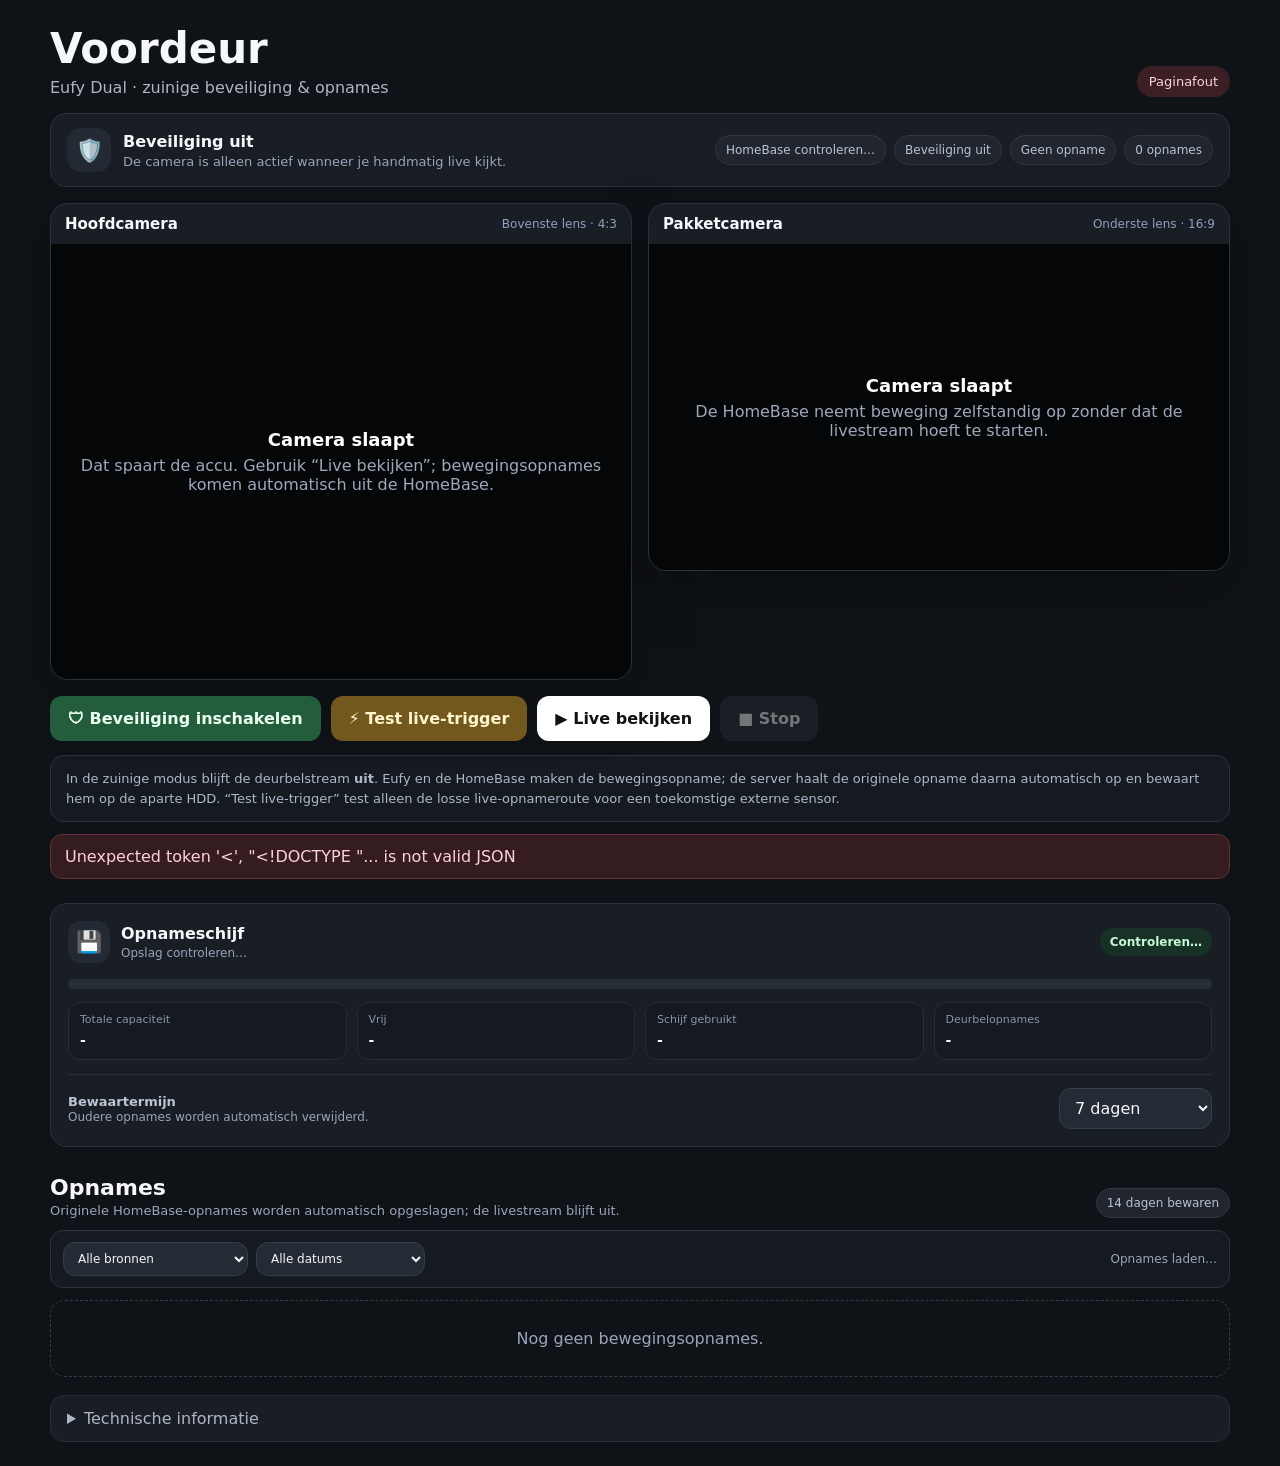
==== public/security.html @ 018c7c73 "Add recording filters and download actions" ====
<!doctype html>
<html lang="nl">
<head>
  <meta charset="utf-8">
  <meta name="viewport" content="width=device-width, initial-scale=1">
  <title>Voordeur beveiliging</title>
  <style>
    :root { color-scheme:dark; --bg:#0f1217; --card:#191d24; --line:#2b313d; --muted:#9aa6ba; --good:#56d38a; --warn:#f6c453; --danger:#ff7587; }
    * { box-sizing:border-box; }
    body { margin:0; min-height:100vh; background:var(--bg); color:#f5f7fb; font-family:Inter,ui-sans-serif,system-ui,-apple-system,BlinkMacSystemFont,"Segoe UI",sans-serif; padding:24px; }
    .app { width:min(100%,1180px); margin:0 auto; }
    .topbar { display:flex; align-items:end; justify-content:space-between; gap:16px; margin-bottom:16px; }
    h1 { margin:0; font-size:clamp(28px,5vw,42px); }
    h2 { margin:0; font-size:22px; }
    .sub { margin-top:5px; color:#aeb6c5; }
    .badge { padding:8px 12px; border-radius:999px; background:#242933; color:#c6cedd; font-size:13px; white-space:nowrap; }
    .badge.good { color:#c7f9d8; background:#183126; }
    .badge.warn { color:#ffe6a2; background:#372d17; }
    .badge.danger { color:#ffd2d8; background:#3b1f24; }
    .security-card { margin-bottom:16px; padding:14px 16px; border:1px solid var(--line); background:var(--card); border-radius:16px; display:flex; align-items:center; justify-content:space-between; gap:14px; flex-wrap:wrap; }
    .security-main { display:flex; gap:12px; align-items:center; }
    .shield { width:44px; height:44px; border-radius:14px; display:grid; place-items:center; background:#242a34; font-size:22px; }
    .security-title { font-weight:750; }
    .security-sub { color:var(--muted); font-size:13px; margin-top:3px; max-width:680px; }
    .security-stats { display:flex; gap:8px; flex-wrap:wrap; }
    .pill { border:1px solid #303846; background:#20252e; border-radius:999px; padding:7px 10px; color:#b9c3d4; font-size:12px; }
    .pill.trigger { color:#111; background:#f6c453; border-color:#f6c453; }
    .pill.recording { color:#fff; background:#9e2635; border-color:#b63243; }
    .pill.good { color:#c7f9d8; background:#183126; border-color:#28533d; }
    .pill.warn { color:#ffe6a2; background:#372d17; border-color:#665221; }
    .pill.danger { color:#ffd2d8; background:#3b1f24; border-color:#68333c; }
    .camera-grid { display:grid; grid-template-columns:repeat(2,minmax(0,1fr)); gap:16px; align-items:start; }
    .camera-card { background:var(--card); border:1px solid var(--line); border-radius:18px; overflow:hidden; box-shadow:0 18px 60px rgba(0,0,0,.25); }
    .camera-head { display:flex; align-items:center; justify-content:space-between; gap:10px; padding:11px 14px; font-size:14px; }
    .camera-head strong { font-size:15px; }
    .camera-head span { color:#91a1bd; font-size:12px; }
    .camera-view { position:relative; overflow:hidden; background:#050607; }
    .camera-view.top { aspect-ratio:4 / 3; }
    .camera-view.bottom { aspect-ratio:16 / 9; }
    .crop-source { position:absolute; left:0; width:100%; object-fit:fill; display:none; background:#000; }
    .camera-view.top .crop-source { top:0; height:191.666667%; }
    .camera-view.bottom .crop-source { top:-155.555556%; height:255.555556%; }
    .placeholder { position:absolute; inset:0; display:grid; place-items:center; text-align:center; padding:24px; color:#9ea8ba; }
    .placeholder strong { display:block; color:#fff; font-size:18px; margin-bottom:6px; }
    .controls { display:flex; gap:10px; margin-top:16px; flex-wrap:wrap; }
    button,select { border:0; border-radius:12px; font:inherit; }
    button { padding:13px 18px; font-weight:750; cursor:pointer; }
    button:disabled { opacity:.42; cursor:not-allowed; }
    select { padding:9px 34px 9px 11px; background:#252b34; color:#f4f6fa; border:1px solid #353e4b; }
    #start { background:#fff; color:#101216; }
    #stop { background:#2b3039; color:#fff; }
    #security { background:#235d3b; color:#eafff1; }
    #security.off { background:#762d38; color:#fff; }
    #testTrigger { background:#72581d; color:#fff4cd; }
    .error { display:none; margin-top:12px; padding:12px 14px; border-radius:12px; background:#341c20; color:#ffd1d7; border:1px solid #63323a; white-space:pre-wrap; }
    .info { margin-top:14px; border:1px solid #2a3340; border-radius:14px; background:#151a21; padding:13px 15px; color:#aeb8c8; font-size:13px; line-height:1.5; }
    code { background:#222833; border-radius:6px; padding:2px 5px; color:#e5ebf5; }
    .storage-card { margin-top:24px; padding:17px; border:1px solid var(--line); background:var(--card); border-radius:17px; }
    .storage-top { display:flex; align-items:center; justify-content:space-between; gap:14px; flex-wrap:wrap; }
    .storage-name { display:flex; gap:11px; align-items:center; }
    .disk-icon { width:42px; height:42px; border-radius:13px; display:grid; place-items:center; background:#242a34; font-size:21px; }
    .storage-title { font-weight:750; }
    .storage-sub { color:var(--muted); font-size:12px; margin-top:3px; }
    .storage-status { font-size:12px; font-weight:700; padding:7px 10px; border-radius:999px; background:#173127; color:#c7f9d8; }
    .storage-status.warn { background:#3b2024; color:#ffd2d8; }
    .storage-bar { margin-top:16px; height:10px; border-radius:999px; overflow:hidden; background:#282f39; }
    .storage-bar > div { height:100%; width:0; background:#6f8fbf; transition:width .25s ease; }
    .storage-grid { margin-top:13px; display:grid; grid-template-columns:repeat(4,minmax(0,1fr)); gap:10px; }
    .storage-stat { padding:10px 11px; border-radius:12px; background:#151920; border:1px solid #262d37; }
    .storage-stat span { display:block; color:#8996aa; font-size:11px; margin-bottom:4px; }
    .storage-stat b { font-size:14px; }
    .retention-row { margin-top:14px; display:flex; justify-content:space-between; align-items:center; gap:12px; flex-wrap:wrap; border-top:1px solid #292f39; padding-top:13px; }
    .retention-row label { font-size:13px; color:#bdc6d4; }
    .section-head { display:flex; align-items:end; justify-content:space-between; gap:12px; margin:28px 0 12px; }
    .section-head p { margin:3px 0 0; color:var(--muted); font-size:13px; }
    .recording-toolbar { display:flex; align-items:center; justify-content:space-between; gap:10px; flex-wrap:wrap; margin:0 0 12px; padding:11px 12px; border:1px solid var(--line); background:#151a21; border-radius:13px; }
    .recording-filters { display:flex; gap:8px; flex-wrap:wrap; }
    .recording-toolbar select { padding:8px 32px 8px 10px; font-size:12px; }
    .recording-count { color:var(--muted); font-size:12px; }
    .recordings { display:grid; grid-template-columns:repeat(auto-fill,minmax(260px,1fr)); gap:14px; }
    .recording-card { background:var(--card); border:1px solid var(--line); border-radius:15px; overflow:hidden; }
    .recording-card video { width:100%; aspect-ratio:16/10; display:block; background:#050607; object-fit:contain; }
    .recording-meta { padding:11px 12px 12px; display:flex; align-items:center; justify-content:space-between; gap:10px; }
    .recording-time { font-weight:650; font-size:13px; }
    .recording-size { color:var(--muted); font-size:12px; margin-top:5px; display:flex; align-items:center; gap:6px; flex-wrap:wrap; }
    .recording-source { display:inline-flex; align-items:center; border-radius:999px; padding:3px 7px; font-size:10px; font-weight:750; border:1px solid #3b4657; background:#222a35; color:#c8d3e4; }
    .recording-source.homebase { background:#183126; border-color:#28533d; color:#c7f9d8; }
    .recording-source.live-test { background:#372d17; border-color:#665221; color:#ffe6a2; }
    .recording-source.legacy-live { background:#2c2635; border-color:#4d4260; color:#d8ccef; }
    .recording-actions { display:flex; gap:6px; align-items:center; flex-wrap:wrap; justify-content:flex-end; }
    .recording-action { display:inline-flex; align-items:center; justify-content:center; text-decoration:none; border-radius:10px; padding:8px 9px; background:#232a34; color:#dce3ee; font-size:12px; font-weight:700; border:1px solid #313a47; }
    .recording-action:hover { background:#2b3441; }
    .delete { padding:8px 9px; background:#2a2f38; color:#dce3ee; font-size:12px; border:1px solid #353c47; }
    .empty { border:1px dashed #343c49; border-radius:15px; padding:28px; color:var(--muted); text-align:center; grid-column:1/-1; }
    details { margin-top:18px; border:1px solid #282e38; border-radius:14px; background:var(--card); overflow:hidden; }
    summary { cursor:pointer; padding:13px 16px; color:#aeb6c5; user-select:none; }
    .details { padding:0 16px 15px; display:grid; grid-template-columns:repeat(auto-fit,minmax(145px,1fr)); gap:12px; font-size:13px; }
    .kv span { display:block; color:#8893a6; margin-bottom:3px; }
    .kv b { font-weight:600; word-break:break-word; }
    @media (max-width:760px) { body { padding:12px; } .topbar { align-items:start; flex-direction:column; } .camera-grid { grid-template-columns:1fr; } .security-card { align-items:flex-start; } .storage-grid { grid-template-columns:repeat(2,minmax(0,1fr)); } .recording-toolbar { align-items:stretch; } .recording-filters { width:100%; } .recording-filters select { flex:1; min-width:135px; } }
  </style>
</head>
<body>
<main class="app">
  <div class="topbar"><div><h1>Voordeur</h1><div class="sub">Eufy Dual · zuinige beveiliging & opnames</div></div><div id="badge" class="badge">Verbinden…</div></div>

  <section class="security-card">
    <div class="security-main"><div class="shield">🛡️</div><div><div id="securityTitle" class="security-title">Beveiliging uit</div><div id="securitySub" class="security-sub">De camera is alleen actief wanneer je handmatig live kijkt.</div></div></div>
    <div class="security-stats"><span id="homebasePill" class="pill">HomeBase controleren…</span><span id="triggerPill" class="pill">Beveiliging uit</span><span id="recordingPill" class="pill">Geen opname</span><span id="storagePill" class="pill">0 opnames</span></div>
  </section>

  <section class="camera-grid">
    <article class="camera-card"><div class="camera-head"><strong>Hoofdcamera</strong><span>Bovenste lens · 4:3</span></div><div class="camera-view top"><img id="topStream" class="crop-source" alt="Livebeeld hoofdcamera"><div class="placeholder dual-placeholder"><div><strong>Camera slaapt</strong>Dat spaart de accu. Gebruik “Live bekijken”; bewegingsopnames komen automatisch uit de HomeBase.</div></div></div></article>
    <article class="camera-card"><div class="camera-head"><strong>Pakketcamera</strong><span>Onderste lens · 16:9</span></div><div class="camera-view bottom"><img id="bottomStream" class="crop-source" alt="Livebeeld pakketcamera"><div class="placeholder dual-placeholder"><div><strong>Camera slaapt</strong>De HomeBase neemt beweging zelfstandig op zonder dat de livestream hoeft te starten.</div></div></div></article>
  </section>

  <div class="controls"><button id="security">🛡 Beveiliging inschakelen</button><button id="testTrigger">⚡ Test live-trigger</button><button id="start">▶ Live bekijken</button><button id="stop" disabled>■ Stop</button></div>
  <div class="info">In de zuinige modus blijft de deurbelstream <strong>uit</strong>. Eufy en de HomeBase maken de bewegingsopname; de server haalt de originele opname daarna automatisch op en bewaart hem op de aparte HDD. “Test live-trigger” test alleen de losse live-opnameroute voor een toekomstige externe sensor.</div>
  <div id="error" class="error"></div>

  <section class="storage-card">
    <div class="storage-top">
      <div class="storage-name"><div class="disk-icon">💾</div><div><div id="diskLabel" class="storage-title">Opnameschijf</div><div id="diskSub" class="storage-sub">Opslag controleren…</div></div></div>
      <div id="diskStatus" class="storage-status">Controleren…</div>
    </div>
    <div class="storage-bar"><div id="diskBar"></div></div>
    <div class="storage-grid">
      <div class="storage-stat"><span>Totale capaciteit</span><b id="diskTotal">-</b></div>
      <div class="storage-stat"><span>Vrij</span><b id="diskFree">-</b></div>
      <div class="storage-stat"><span>Schijf gebruikt</span><b id="diskUsed">-</b></div>
      <div class="storage-stat"><span>Deurbelopnames</span><b id="recordingsUsed">-</b></div>
    </div>
    <div class="retention-row"><label for="retentionSelect"><strong>Bewaartermijn</strong><br><span class="storage-sub">Oudere opnames worden automatisch verwijderd.</span></label><select id="retentionSelect"><option value="7">7 dagen</option><option value="14">14 dagen</option><option value="30">30 dagen</option><option value="60">60 dagen</option><option value="90">90 dagen</option><option value="180">180 dagen</option><option value="365">1 jaar</option><option value="0">Onbeperkt</option></select></div>
  </section>

  <div class="section-head"><div><h2>Opnames</h2><p>Originele HomeBase-opnames worden automatisch opgeslagen; de livestream blijft uit.</p></div><div id="retention" class="pill">14 dagen bewaren</div></div>
  <div class="recording-toolbar">
    <div class="recording-filters">
      <select id="sourceFilter" aria-label="Filter op bron"><option value="all">Alle bronnen</option><option value="homebase">HomeBase origineel</option><option value="live">Live-trigger</option><option value="legacy-live">Oude live-opnames</option></select>
      <select id="periodFilter" aria-label="Filter op periode"><option value="all">Alle datums</option><option value="today">Vandaag</option><option value="7">Laatste 7 dagen</option><option value="30">Laatste 30 dagen</option></select>
    </div>
    <div id="recordingCount" class="recording-count">Opnames laden…</div>
  </div>
  <section id="recordings" class="recordings"><div class="empty">Nog geen bewegingsopnames.</div></section>

  <details><summary>Technische informatie</summary><section class="details">
    <div class="kv"><span>Eufy verbinding</span><b id="ws">-</b></div><div class="kv"><span>HomeBase-monitor</span><b id="homebaseStatus">-</b></div><div class="kv"><span>Laatste HomeBase-check</span><b id="homebaseCheck">-</b></div><div class="kv"><span>Laatste HomeBase-import</span><b id="homebaseImport">-</b></div><div class="kv"><span>Viewer</span><b id="active">-</b></div><div class="kv"><span>Ontvangen</span><b id="source">-</b></div><div class="kv"><span>Actieve videobron</span><b id="selected">-</b></div><div class="kv"><span>Frames</span><b id="frames">-</b></div><div class="kv"><span>Kijkers</span><b id="clients">-</b></div><div class="kv"><span>Automatische herstarts</span><b id="restarts">-</b></div><div class="kv"><span>Laatste live-trigger</span><b id="lastTrigger">-</b></div><div class="kv"><span>Live-triggerbron</span><b id="triggerSource">-</b></div><div class="kv"><span>Live-opnameduur</span><b id="eventSeconds">-</b></div>
  </section></details>
</main>

<script>
const $=id=>document.getElementById(id),startBtn=$('start'),stopBtn=$('stop'),securityBtn=$('security'),testBtn=$('testTrigger'),retentionSelect=$('retentionSelect'),sourceFilter=$('sourceFilter'),periodFilter=$('periodFilter'),topStream=$('topStream'),bottomStream=$('bottomStream'),errorBox=$('error'),placeholders=[...document.querySelectorAll('.dual-placeholder')];
let lastActive=false,lastRecordingCount=-1,lastRetention=null,allRecordings=[];
async function api(path,options={}){const r=await fetch(path,{cache:'no-store',...options}),d=await r.json();if(!r.ok)throw new Error(d.error||'Onbekende fout');return d}
function showStreams(){const t=Date.now();topStream.src='/stream.mjpg?view=top&t='+t;bottomStream.src='/stream.mjpg?view=bottom&t='+t;topStream.style.display='block';bottomStream.style.display='block';placeholders.forEach(p=>p.style.display='none')}
function hideStreams(){topStream.removeAttribute('src');bottomStream.removeAttribute('src');topStream.style.display='none';bottomStream.style.display='none';placeholders.forEach(p=>p.style.display='grid')}
function fmtBytes(b){b=Number(b)||0;if(b<1024)return b+' B';if(b<1024**2)return(b/1024).toFixed(b<10*1024?1:0)+' KB';if(b<1024**3)return(b/1024**2).toFixed(1)+' MB';if(b<1024**4)return(b/1024**3).toFixed(2)+' GB';return(b/1024**4).toFixed(2)+' TB'}
function fmtDate(v){return v?new Date(v).toLocaleString('nl-NL',{dateStyle:'short',timeStyle:'medium'}):'-'}
function retentionText(days){return Number(days)===0?'Onbeperkt bewaren':`${days} dagen bewaren`}
function esc(v){return String(v??'').replace(/[&<>'"]/g,c=>({'&':'&amp;','<':'&lt;','>':'&gt;',"'":'&#39;','"':'&quot;'}[c]))}
function matchesPeriod(item,period){
  if(period==='all')return true;
  const t=new Date(item.createdAt).getTime();if(!Number.isFinite(t))return false;
  if(period==='today'){const d=new Date(),start=new Date(d.getFullYear(),d.getMonth(),d.getDate()).getTime();return t>=start}
  const days=Number(period);return Number.isFinite(days)&&t>=Date.now()-days*86400000;
}
function matchesSource(item,source){
  if(source==='all')return true;
  if(source==='homebase')return item.sourceType==='homebase';
  if(source==='legacy-live')return item.sourceType==='legacy-live';
  if(source==='live')return item.sourceType==='live'||item.sourceType==='live-test';
  return true;
}
function renderRecordings(){
  const root=$('recordings'),source=sourceFilter.value,period=periodFilter.value;
  const list=allRecordings.filter(i=>matchesSource(i,source)&&matchesPeriod(i,period));
  $('recordingCount').textContent=list.length===allRecordings.length?`${list.length} opnames`:`${list.length} van ${allRecordings.length} opnames`;
  if(!list.length){root.innerHTML=`<div class="empty">${allRecordings.length?'Geen opnames binnen dit filter.':'Nog geen bewegingsopnames.'}</div>`;return}
  root.innerHTML=list.slice(0,100).map(i=>`<article class="recording-card"><video controls preload="metadata" ${i.thumbnailUrl?`poster="${esc(i.thumbnailUrl)}"`:''} src="${esc(i.videoUrl)}"></video><div class="recording-meta"><div><div class="recording-time">${fmtDate(i.createdAt)}</div><div class="recording-size"><span class="recording-source ${esc(i.sourceType||'live')}">${esc(i.sourceLabel||'Opname')}</span><span>${fmtBytes(i.totalSize||i.size)}</span></div></div><div class="recording-actions"><a class="recording-action" href="${esc(i.videoUrl)}" download="${esc(i.name)}">Download</a><button class="delete" data-name="${esc(i.name)}">Verwijderen</button></div></div></article>`).join('');
  root.querySelectorAll('.delete').forEach(b=>b.addEventListener('click',async()=>{if(!confirm('Deze opname verwijderen?'))return;await api('/api/recordings/'+encodeURIComponent(b.dataset.name),{method:'DELETE'});lastRecordingCount=-1;await loadRecordings();await refresh()}));
}
async function loadRecordings(){
  try{const d=await api('/api/recordings');allRecordings=d.recordings||[];renderRecordings()}catch(e){console.warn(e)}
}

function updateStorage(storage){
  const ok=!!storage?.ok,usedPercent=Math.max(0,Math.min(100,Number(storage?.usedPercent)||0));
  $('diskLabel').textContent=storage?.label||'Opnameschijf';
  $('diskSub').textContent=ok?'Opnames worden veilig op de aparte HDD opgeslagen.':(storage?.error||'Opnameschijf niet beschikbaar');
  $('diskStatus').textContent=ok?'● HDD online':'● HDD probleem';
  $('diskStatus').classList.toggle('warn',!ok);
  $('diskTotal').textContent=storage?.totalBytes?fmtBytes(storage.totalBytes):'-';
  $('diskFree').textContent=storage?.freeBytes?fmtBytes(storage.freeBytes):'-';
  $('diskUsed').textContent=storage?.totalBytes?`${fmtBytes(storage.usedBytes)} · ${usedPercent.toFixed(1)}%`:'-';
  $('recordingsUsed').textContent=fmtBytes(storage?.recordingsBytes||0);
  $('diskBar').style.width=usedPercent+'%';
}

async function refresh(){
  try{
    const s=await api('/api/status'),sec=s.security||{},storage=sec.storage||{},hb=s.homebase||{},ready=s.wsConnected&&s.listening&&s.serialConfigured,healthy=s.streamHealthy;
    if(sec.eventActive){$('badge').className='badge '+(healthy?'good':'warn');$('badge').textContent=sec.recording?'● Live-opname':'● Camera wakker maken…'}
    else if(sec.securityEnabled&&!s.active){const ok=storage.ok&&hb.healthy;$('badge').className='badge '+(ok?'good':(!storage.ok?'danger':'warn'));$('badge').textContent=ok?'🛡 Stand-by':(!storage.ok?'⚠ Opslagprobleem':'⚠ HomeBase controleren')}
    else{$('badge').className='badge '+(healthy?'good':(s.recovering?'warn':(!ready?'danger':'')));$('badge').textContent=s.active?(healthy?'● Live':(s.recovering?'● Herverbinden…':'● Verbinden…')):(ready?'Gereed':'Niet gereed')}

    $('ws').textContent=s.wsConnected?'Verbonden':'Niet verbonden';
    $('homebaseStatus').textContent=hb.healthy?'Actief':(hb.connected?'Verbonden, geen recente check':'Niet actief');
    $('homebaseCheck').textContent=hb.lastSuccessAt?`${fmtDate(hb.lastSuccessAt)}${Number.isFinite(hb.ageSeconds)?` · ${hb.ageSeconds}s geleden`:''}`:'-';
    $('homebaseImport').textContent=hb.lastImportAt?`${fmtDate(hb.lastImportAt)}${hb.lastImportedFile?` · ${hb.lastImportedFile}`:''}`:'Nog geen import sinds statusregistratie';
    $('active').textContent=s.active?(healthy?'Live':'Herstellen'):(sec.securityEnabled?'Slapend':'Gestopt');
    $('source').textContent=s.codec?`${s.codec} ${s.width||'?'}×${s.height||'?'} ${s.fps||'?'}fps`:'-';
    $('selected').textContent=s.selectedStream||(s.active?'Automatisch zoeken…':'-');
    $('frames').textContent=s.frames??0;$('clients').textContent=s.clients??0;$('restarts').textContent=s.restartCount??0;
    $('lastTrigger').textContent=sec.lastTriggerAt?fmtDate(sec.lastTriggerAt):'-';$('triggerSource').textContent=sec.lastTriggerSource||'-';$('eventSeconds').textContent=`${sec.eventSeconds||30} sec`;
    $('retention').textContent=retentionText(sec.retentionDays);
    if(lastRetention!==sec.retentionDays){retentionSelect.value=String(sec.retentionDays);lastRetention=sec.retentionDays}
    updateStorage(storage);

    const hp=$('homebasePill');
    hp.className='pill '+(hb.healthy?'good':(hb.connected?'warn':'danger'));
    hp.textContent=hb.healthy?'● HomeBase actief':(hb.connected?'● HomeBase wacht':'⚠ HomeBase offline');

    $('securityTitle').textContent=sec.securityEnabled?'Beveiliging actief · HomeBase automatisch':'Beveiliging uit';
    $('securitySub').textContent=sec.securityEnabled?(sec.eventActive?'Live-trigger actief: de camera is tijdelijk wakker voor deze test/externe opname.':!storage.ok?'Camera slaapt, maar importeren is geblokkeerd totdat de HDD weer beschikbaar is.':hb.healthy?'Camera slaapt. De HomeBase wordt automatisch gecontroleerd en nieuwe opnames worden naar de HDD gekopieerd.':'Camera slaapt, maar de HomeBase-monitor heeft momenteel geen gezonde recente controle.'):'De camera is alleen actief wanneer je handmatig live kijkt.';
    securityBtn.textContent=sec.securityEnabled?'🛡 Beveiliging uitschakelen':'🛡 Beveiliging inschakelen';securityBtn.classList.toggle('off',!!sec.securityEnabled);
    const tp=$('triggerPill');tp.textContent=sec.eventActive?'Live-trigger actief':(sec.securityEnabled?'Live-trigger stand-by':'Beveiliging uit');tp.classList.toggle('trigger',!!sec.eventActive);
    const rp=$('recordingPill');rp.textContent=sec.recording?'● Live-opname bezig':(sec.securityEnabled?'HomeBase automatisch':'Geen opname');rp.classList.toggle('recording',!!sec.recording);
    $('storagePill').textContent=`${sec.recordingsCount||0} opnames · ${fmtBytes(sec.storageBytes||0)}`;

    startBtn.disabled=!ready||s.active;stopBtn.disabled=!s.active||sec.eventActive;securityBtn.disabled=!ready&&!sec.securityEnabled;testBtn.disabled=!ready||!sec.securityEnabled||!storage.ok;
    if(s.active&&!lastActive)showStreams();if(!s.active&&lastActive)hideStreams();lastActive=s.active;
    if((sec.recordingsCount??0)!==lastRecordingCount){lastRecordingCount=sec.recordingsCount??0;loadRecordings()}
    const err=sec.lastError||s.lastError;if(err){errorBox.textContent=err;errorBox.style.display='block'}else errorBox.style.display='none';
  }catch(e){$('badge').textContent='Paginafout';$('badge').className='badge danger';errorBox.textContent=e.message;errorBox.style.display='block'}
}

sourceFilter.addEventListener('change',renderRecordings);
periodFilter.addEventListener('change',renderRecordings);
securityBtn.addEventListener('click',async()=>{securityBtn.disabled=true;try{const s=await api('/api/status'),on=!!s.security?.securityEnabled;await api(on?'/api/security/off':'/api/security/on',{method:'POST'})}catch(e){errorBox.textContent=e.message;errorBox.style.display='block'}refresh()});
testBtn.addEventListener('click',async()=>{testBtn.disabled=true;try{await api('/api/trigger?source=test-knop',{method:'POST'})}catch(e){errorBox.textContent=e.message;errorBox.style.display='block'}refresh()});
startBtn.addEventListener('click',async()=>{startBtn.disabled=true;try{await api('/api/start',{method:'POST'});showStreams();lastActive=true}catch(e){errorBox.textContent=e.message;errorBox.style.display='block'}refresh()});
stopBtn.addEventListener('click',async()=>{stopBtn.disabled=true;try{await api('/api/stop',{method:'POST'})}catch(e){errorBox.textContent=e.message;errorBox.style.display='block'}refresh()});
retentionSelect.addEventListener('change',async()=>{retentionSelect.disabled=true;try{const d=await api('/api/settings/retention?days='+encodeURIComponent(retentionSelect.value),{method:'POST'});lastRetention=d.retentionDays;await refresh();await loadRecordings()}catch(e){errorBox.textContent=e.message;errorBox.style.display='block'}finally{retentionSelect.disabled=false}});
refresh();loadRecordings();setInterval(refresh,1000);setInterval(loadRecordings,15000);
</script>
</body>
</html>
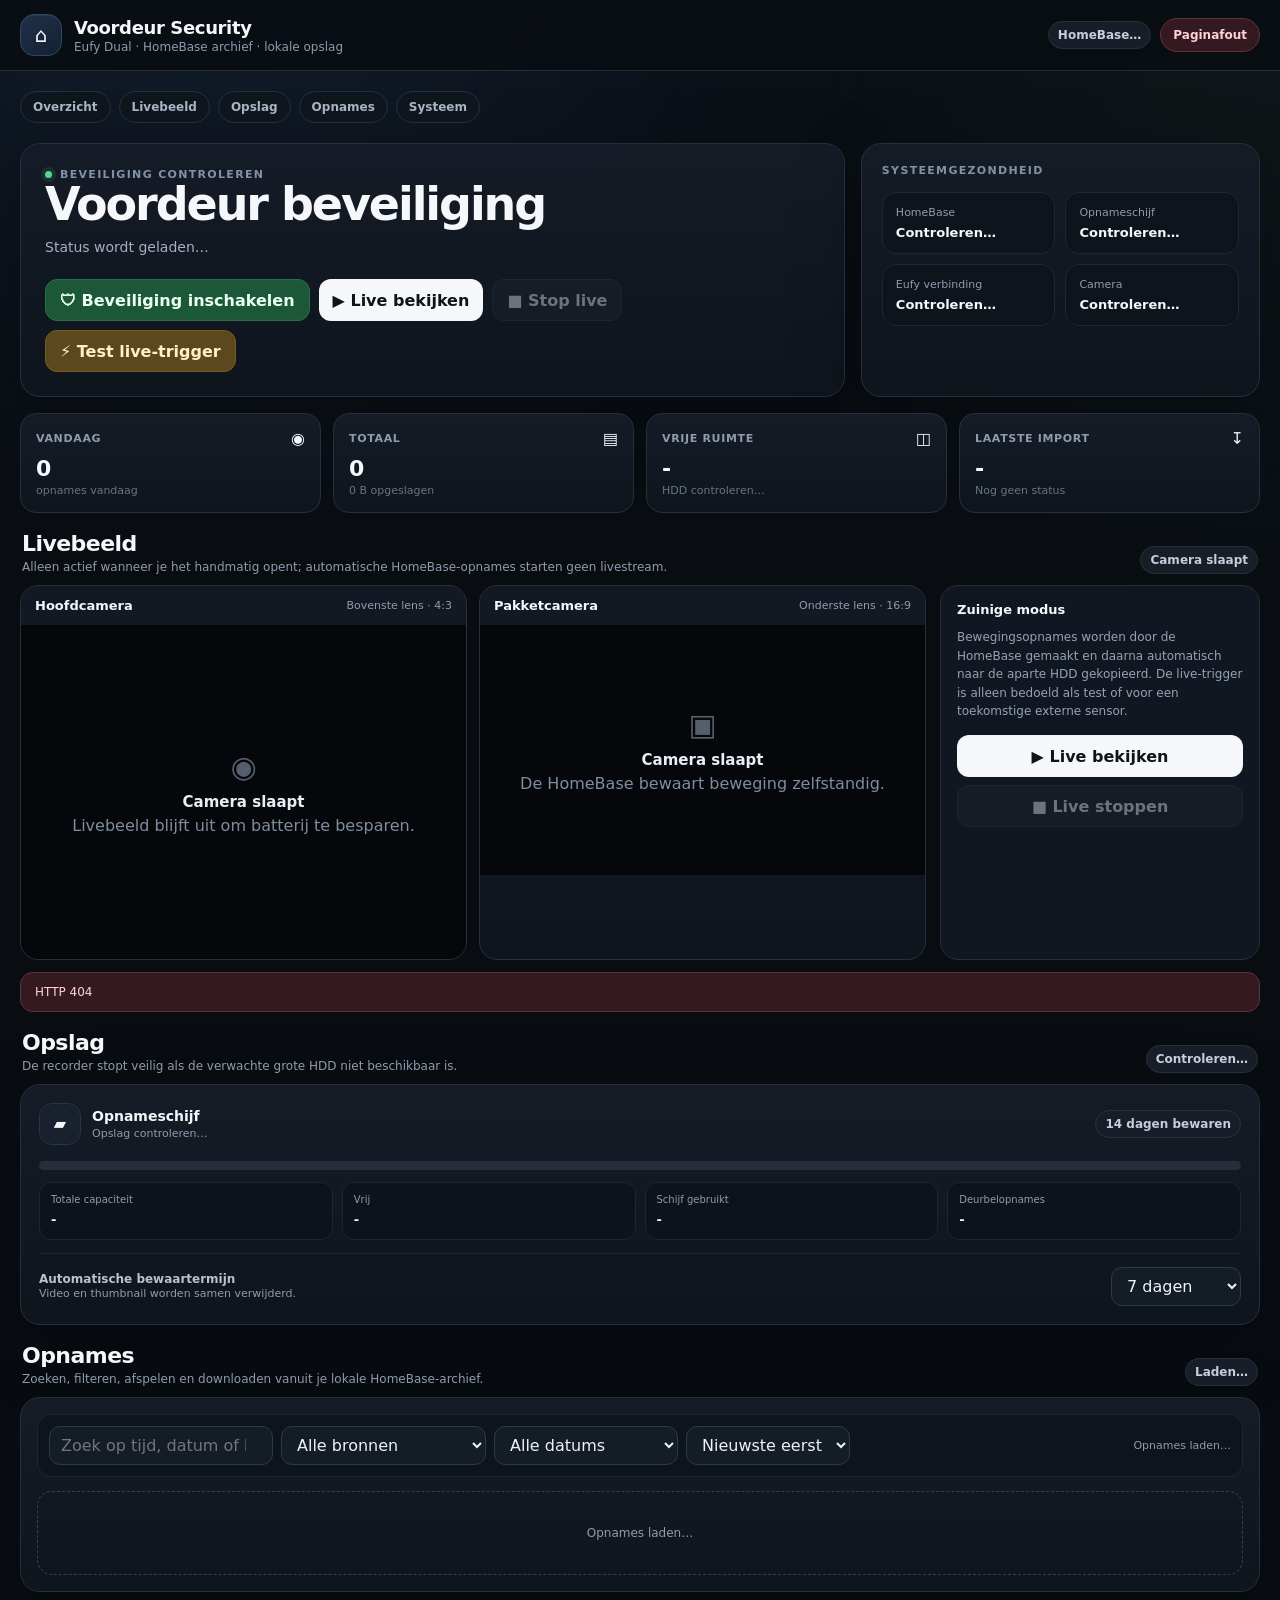
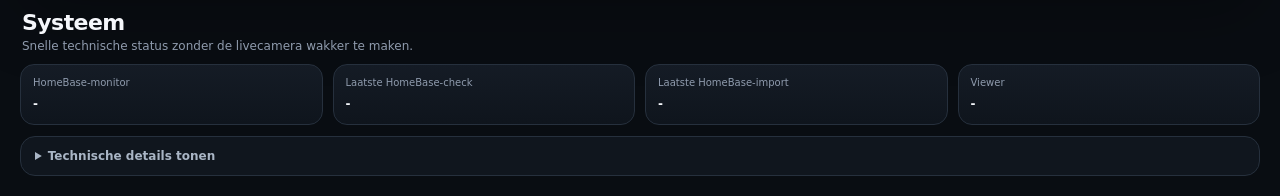
==== commit 4befdd28: "Redesign security dashboard and add recording center" ====
--- a/public/security.html
+++ b/public/security.html
@@ -3,165 +3,510 @@
 <head>
   <meta charset="utf-8">
   <meta name="viewport" content="width=device-width, initial-scale=1">
-  <title>Voordeur beveiliging</title>
+  <meta name="theme-color" content="#0b0f14">
+  <title>Voordeur Security Center</title>
   <style>
-    :root { color-scheme:dark; --bg:#0f1217; --card:#191d24; --line:#2b313d; --muted:#9aa6ba; --good:#56d38a; --warn:#f6c453; --danger:#ff7587; }
-    * { box-sizing:border-box; }
-    body { margin:0; min-height:100vh; background:var(--bg); color:#f5f7fb; font-family:Inter,ui-sans-serif,system-ui,-apple-system,BlinkMacSystemFont,"Segoe UI",sans-serif; padding:24px; }
-    .app { width:min(100%,1180px); margin:0 auto; }
-    .topbar { display:flex; align-items:end; justify-content:space-between; gap:16px; margin-bottom:16px; }
-    h1 { margin:0; font-size:clamp(28px,5vw,42px); }
-    h2 { margin:0; font-size:22px; }
-    .sub { margin-top:5px; color:#aeb6c5; }
-    .badge { padding:8px 12px; border-radius:999px; background:#242933; color:#c6cedd; font-size:13px; white-space:nowrap; }
-    .badge.good { color:#c7f9d8; background:#183126; }
-    .badge.warn { color:#ffe6a2; background:#372d17; }
-    .badge.danger { color:#ffd2d8; background:#3b1f24; }
-    .security-card { margin-bottom:16px; padding:14px 16px; border:1px solid var(--line); background:var(--card); border-radius:16px; display:flex; align-items:center; justify-content:space-between; gap:14px; flex-wrap:wrap; }
-    .security-main { display:flex; gap:12px; align-items:center; }
-    .shield { width:44px; height:44px; border-radius:14px; display:grid; place-items:center; background:#242a34; font-size:22px; }
-    .security-title { font-weight:750; }
-    .security-sub { color:var(--muted); font-size:13px; margin-top:3px; max-width:680px; }
-    .security-stats { display:flex; gap:8px; flex-wrap:wrap; }
-    .pill { border:1px solid #303846; background:#20252e; border-radius:999px; padding:7px 10px; color:#b9c3d4; font-size:12px; }
-    .pill.trigger { color:#111; background:#f6c453; border-color:#f6c453; }
-    .pill.recording { color:#fff; background:#9e2635; border-color:#b63243; }
-    .pill.good { color:#c7f9d8; background:#183126; border-color:#28533d; }
-    .pill.warn { color:#ffe6a2; background:#372d17; border-color:#665221; }
-    .pill.danger { color:#ffd2d8; background:#3b1f24; border-color:#68333c; }
-    .camera-grid { display:grid; grid-template-columns:repeat(2,minmax(0,1fr)); gap:16px; align-items:start; }
-    .camera-card { background:var(--card); border:1px solid var(--line); border-radius:18px; overflow:hidden; box-shadow:0 18px 60px rgba(0,0,0,.25); }
-    .camera-head { display:flex; align-items:center; justify-content:space-between; gap:10px; padding:11px 14px; font-size:14px; }
-    .camera-head strong { font-size:15px; }
-    .camera-head span { color:#91a1bd; font-size:12px; }
-    .camera-view { position:relative; overflow:hidden; background:#050607; }
-    .camera-view.top { aspect-ratio:4 / 3; }
-    .camera-view.bottom { aspect-ratio:16 / 9; }
-    .crop-source { position:absolute; left:0; width:100%; object-fit:fill; display:none; background:#000; }
-    .camera-view.top .crop-source { top:0; height:191.666667%; }
-    .camera-view.bottom .crop-source { top:-155.555556%; height:255.555556%; }
-    .placeholder { position:absolute; inset:0; display:grid; place-items:center; text-align:center; padding:24px; color:#9ea8ba; }
-    .placeholder strong { display:block; color:#fff; font-size:18px; margin-bottom:6px; }
-    .controls { display:flex; gap:10px; margin-top:16px; flex-wrap:wrap; }
-    button,select { border:0; border-radius:12px; font:inherit; }
-    button { padding:13px 18px; font-weight:750; cursor:pointer; }
-    button:disabled { opacity:.42; cursor:not-allowed; }
-    select { padding:9px 34px 9px 11px; background:#252b34; color:#f4f6fa; border:1px solid #353e4b; }
-    #start { background:#fff; color:#101216; }
-    #stop { background:#2b3039; color:#fff; }
-    #security { background:#235d3b; color:#eafff1; }
-    #security.off { background:#762d38; color:#fff; }
-    #testTrigger { background:#72581d; color:#fff4cd; }
-    .error { display:none; margin-top:12px; padding:12px 14px; border-radius:12px; background:#341c20; color:#ffd1d7; border:1px solid #63323a; white-space:pre-wrap; }
-    .info { margin-top:14px; border:1px solid #2a3340; border-radius:14px; background:#151a21; padding:13px 15px; color:#aeb8c8; font-size:13px; line-height:1.5; }
-    code { background:#222833; border-radius:6px; padding:2px 5px; color:#e5ebf5; }
-    .storage-card { margin-top:24px; padding:17px; border:1px solid var(--line); background:var(--card); border-radius:17px; }
-    .storage-top { display:flex; align-items:center; justify-content:space-between; gap:14px; flex-wrap:wrap; }
-    .storage-name { display:flex; gap:11px; align-items:center; }
-    .disk-icon { width:42px; height:42px; border-radius:13px; display:grid; place-items:center; background:#242a34; font-size:21px; }
-    .storage-title { font-weight:750; }
-    .storage-sub { color:var(--muted); font-size:12px; margin-top:3px; }
-    .storage-status { font-size:12px; font-weight:700; padding:7px 10px; border-radius:999px; background:#173127; color:#c7f9d8; }
-    .storage-status.warn { background:#3b2024; color:#ffd2d8; }
-    .storage-bar { margin-top:16px; height:10px; border-radius:999px; overflow:hidden; background:#282f39; }
-    .storage-bar > div { height:100%; width:0; background:#6f8fbf; transition:width .25s ease; }
-    .storage-grid { margin-top:13px; display:grid; grid-template-columns:repeat(4,minmax(0,1fr)); gap:10px; }
-    .storage-stat { padding:10px 11px; border-radius:12px; background:#151920; border:1px solid #262d37; }
-    .storage-stat span { display:block; color:#8996aa; font-size:11px; margin-bottom:4px; }
-    .storage-stat b { font-size:14px; }
-    .retention-row { margin-top:14px; display:flex; justify-content:space-between; align-items:center; gap:12px; flex-wrap:wrap; border-top:1px solid #292f39; padding-top:13px; }
-    .retention-row label { font-size:13px; color:#bdc6d4; }
-    .section-head { display:flex; align-items:end; justify-content:space-between; gap:12px; margin:28px 0 12px; }
-    .section-head p { margin:3px 0 0; color:var(--muted); font-size:13px; }
-    .recording-toolbar { display:flex; align-items:center; justify-content:space-between; gap:10px; flex-wrap:wrap; margin:0 0 12px; padding:11px 12px; border:1px solid var(--line); background:#151a21; border-radius:13px; }
-    .recording-filters { display:flex; gap:8px; flex-wrap:wrap; }
-    .recording-toolbar select { padding:8px 32px 8px 10px; font-size:12px; }
-    .recording-count { color:var(--muted); font-size:12px; }
-    .recordings { display:grid; grid-template-columns:repeat(auto-fill,minmax(260px,1fr)); gap:14px; }
-    .recording-card { background:var(--card); border:1px solid var(--line); border-radius:15px; overflow:hidden; }
-    .recording-card video { width:100%; aspect-ratio:16/10; display:block; background:#050607; object-fit:contain; }
-    .recording-meta { padding:11px 12px 12px; display:flex; align-items:center; justify-content:space-between; gap:10px; }
-    .recording-time { font-weight:650; font-size:13px; }
-    .recording-size { color:var(--muted); font-size:12px; margin-top:5px; display:flex; align-items:center; gap:6px; flex-wrap:wrap; }
-    .recording-source { display:inline-flex; align-items:center; border-radius:999px; padding:3px 7px; font-size:10px; font-weight:750; border:1px solid #3b4657; background:#222a35; color:#c8d3e4; }
-    .recording-source.homebase { background:#183126; border-color:#28533d; color:#c7f9d8; }
-    .recording-source.live-test { background:#372d17; border-color:#665221; color:#ffe6a2; }
-    .recording-source.legacy-live { background:#2c2635; border-color:#4d4260; color:#d8ccef; }
-    .recording-actions { display:flex; gap:6px; align-items:center; flex-wrap:wrap; justify-content:flex-end; }
-    .recording-action { display:inline-flex; align-items:center; justify-content:center; text-decoration:none; border-radius:10px; padding:8px 9px; background:#232a34; color:#dce3ee; font-size:12px; font-weight:700; border:1px solid #313a47; }
-    .recording-action:hover { background:#2b3441; }
-    .delete { padding:8px 9px; background:#2a2f38; color:#dce3ee; font-size:12px; border:1px solid #353c47; }
-    .empty { border:1px dashed #343c49; border-radius:15px; padding:28px; color:var(--muted); text-align:center; grid-column:1/-1; }
-    details { margin-top:18px; border:1px solid #282e38; border-radius:14px; background:var(--card); overflow:hidden; }
-    summary { cursor:pointer; padding:13px 16px; color:#aeb6c5; user-select:none; }
-    .details { padding:0 16px 15px; display:grid; grid-template-columns:repeat(auto-fit,minmax(145px,1fr)); gap:12px; font-size:13px; }
-    .kv span { display:block; color:#8893a6; margin-bottom:3px; }
-    .kv b { font-weight:600; word-break:break-word; }
-    @media (max-width:760px) { body { padding:12px; } .topbar { align-items:start; flex-direction:column; } .camera-grid { grid-template-columns:1fr; } .security-card { align-items:flex-start; } .storage-grid { grid-template-columns:repeat(2,minmax(0,1fr)); } .recording-toolbar { align-items:stretch; } .recording-filters { width:100%; } .recording-filters select { flex:1; min-width:135px; } }
+    :root{
+      color-scheme:dark;
+      --bg:#090d12;
+      --panel:#111720;
+      --panel-2:#151c26;
+      --panel-3:#0e141c;
+      --line:#26303d;
+      --line-soft:#1d2632;
+      --text:#f5f7fb;
+      --muted:#8f9bad;
+      --muted-2:#667487;
+      --accent:#72a7ff;
+      --accent-soft:#17263b;
+      --good:#58d68d;
+      --good-soft:#142a20;
+      --warn:#f4c35d;
+      --warn-soft:#302817;
+      --danger:#ff7385;
+      --danger-soft:#341a20;
+      --shadow:0 20px 70px rgba(0,0,0,.28);
+      --radius:20px;
+      --radius-sm:13px;
+    }
+    *{box-sizing:border-box}
+    html{scroll-behavior:smooth}
+    body{
+      margin:0;
+      min-height:100vh;
+      background:
+        radial-gradient(circle at 15% -10%,rgba(75,125,205,.16),transparent 32%),
+        radial-gradient(circle at 100% 0,rgba(61,116,90,.10),transparent 28%),
+        var(--bg);
+      color:var(--text);
+      font-family:Inter,ui-sans-serif,system-ui,-apple-system,BlinkMacSystemFont,"Segoe UI",sans-serif;
+    }
+    button,input,select{font:inherit}
+    button,a,select{outline-offset:3px}
+    button{border:0}
+    .shell{width:min(100%,1440px);margin:0 auto;padding:20px}
+    .topbar{
+      position:sticky;
+      top:0;
+      z-index:20;
+      margin:-20px -20px 20px;
+      padding:14px 20px;
+      display:flex;
+      align-items:center;
+      justify-content:space-between;
+      gap:16px;
+      background:rgba(9,13,18,.86);
+      border-bottom:1px solid rgba(50,62,78,.65);
+      backdrop-filter:blur(18px);
+    }
+    .brand{display:flex;align-items:center;gap:12px;min-width:0}
+    .brand-icon{
+      width:42px;height:42px;border-radius:14px;display:grid;place-items:center;
+      background:linear-gradient(145deg,#20314a,#132032);border:1px solid #304665;
+      box-shadow:inset 0 1px rgba(255,255,255,.05);font-size:20px
+    }
+    .brand-copy{min-width:0}
+    .brand-title{font-weight:820;font-size:18px;letter-spacing:-.02em}
+    .brand-sub{font-size:12px;color:var(--muted);margin-top:2px;white-space:nowrap;overflow:hidden;text-overflow:ellipsis}
+    .top-actions{display:flex;align-items:center;gap:9px}
+    .status-badge,.small-badge{
+      display:inline-flex;align-items:center;gap:7px;border-radius:999px;
+      border:1px solid var(--line);background:#171e28;color:#c4cedc;font-size:12px;font-weight:750
+    }
+    .status-badge{padding:9px 12px}
+    .small-badge{padding:6px 9px}
+    .status-badge.good,.small-badge.good{background:var(--good-soft);border-color:#28523e;color:#c9f8da}
+    .status-badge.warn,.small-badge.warn{background:var(--warn-soft);border-color:#5d4e25;color:#ffe8ad}
+    .status-badge.danger,.small-badge.danger{background:var(--danger-soft);border-color:#64313a;color:#ffd0d6}
+    .nav{
+      display:flex;gap:8px;overflow:auto;padding:0 0 2px;margin-bottom:18px;scrollbar-width:none
+    }
+    .nav::-webkit-scrollbar{display:none}
+    .nav a{
+      flex:0 0 auto;text-decoration:none;color:#abb7c8;background:#10161e;border:1px solid var(--line);
+      border-radius:999px;padding:8px 12px;font-size:12px;font-weight:720
+    }
+    .nav a:hover{color:#fff;border-color:#3b4c61;background:#151d27}
+    .hero{
+      display:grid;grid-template-columns:minmax(0,1.55fr) minmax(330px,.75fr);gap:16px;margin-bottom:16px
+    }
+    .hero-card,.panel,.metric,.camera-card,.recording-card,.day-group,.system-card{
+      border:1px solid var(--line);background:linear-gradient(180deg,rgba(21,28,38,.98),rgba(15,21,29,.98));
+      box-shadow:var(--shadow)
+    }
+    .hero-card,.panel{border-radius:var(--radius)}
+    .hero-main{padding:24px;min-height:226px;display:flex;flex-direction:column;justify-content:space-between;gap:20px}
+    .eyebrow{display:flex;align-items:center;gap:8px;color:#8291a6;font-size:11px;text-transform:uppercase;letter-spacing:.12em;font-weight:800}
+    .eyebrow-dot{width:7px;height:7px;border-radius:50%;background:var(--good);box-shadow:0 0 0 4px rgba(88,214,141,.10)}
+    h1,h2,h3,p{margin:0}
+    h1{font-size:clamp(28px,4vw,46px);line-height:1.03;letter-spacing:-.045em}
+    h2{font-size:22px;letter-spacing:-.025em}
+    .hero-desc{color:#a5b0c0;margin-top:9px;line-height:1.55;max-width:760px;font-size:14px}
+    .hero-controls{display:flex;gap:9px;flex-wrap:wrap}
+    .btn{
+      display:inline-flex;align-items:center;justify-content:center;gap:8px;
+      min-height:42px;padding:10px 14px;border-radius:12px;cursor:pointer;font-weight:780;
+      transition:transform .15s ease,background .15s ease,border-color .15s ease;white-space:nowrap
+    }
+    .btn:hover:not(:disabled){transform:translateY(-1px)}
+    .btn:disabled{opacity:.42;cursor:not-allowed}
+    .btn-primary{background:#f5f7fb;color:#10141a}
+    .btn-dark{background:#1b2430;color:#edf2f9;border:1px solid #303b4a}
+    .btn-green{background:#1d5739;color:#eafff1;border:1px solid #2b704a}
+    .btn-red{background:#6d2934;color:#fff;border:1px solid #873642}
+    .btn-amber{background:#5c481d;color:#fff1c7;border:1px solid #785e22}
+    .hero-side{padding:20px}
+    .health-grid{display:grid;grid-template-columns:1fr 1fr;gap:10px;margin-top:15px}
+    .health{
+      padding:13px;border-radius:14px;background:#0e141c;border:1px solid var(--line-soft);min-width:0
+    }
+    .health-label{font-size:11px;color:var(--muted);margin-bottom:6px}
+    .health-value{font-size:13px;font-weight:780;white-space:nowrap;overflow:hidden;text-overflow:ellipsis}
+    .health-value.good{color:#c7f7d9}
+    .health-value.warn{color:#ffe3a1}
+    .health-value.danger{color:#ffc8d0}
+    .metrics{display:grid;grid-template-columns:repeat(4,minmax(0,1fr));gap:12px;margin-bottom:16px}
+    .metric{border-radius:16px;padding:15px;box-shadow:none}
+    .metric-top{display:flex;align-items:center;justify-content:space-between;gap:8px}
+    .metric-label{font-size:11px;color:var(--muted);text-transform:uppercase;letter-spacing:.06em;font-weight:760}
+    .metric-icon{font-size:16px}
+    .metric-value{font-size:22px;font-weight:830;letter-spacing:-.035em;margin-top:8px}
+    .metric-sub{font-size:11px;color:var(--muted-2);margin-top:3px;white-space:nowrap;overflow:hidden;text-overflow:ellipsis}
+    .section{scroll-margin-top:82px;margin-top:18px}
+    .section-head{display:flex;align-items:end;justify-content:space-between;gap:12px;margin:0 2px 11px}
+    .section-head p{color:var(--muted);font-size:12px;margin-top:4px}
+    .live-layout{display:grid;grid-template-columns:minmax(0,1fr) 320px;gap:14px}
+    .camera-grid{display:grid;grid-template-columns:repeat(2,minmax(0,1fr));gap:12px}
+    .camera-card{border-radius:18px;overflow:hidden;box-shadow:none}
+    .camera-head{display:flex;align-items:center;justify-content:space-between;gap:10px;padding:12px 14px;background:#121923}
+    .camera-head strong{font-size:13px}
+    .camera-head span{font-size:11px;color:var(--muted)}
+    .camera-view{position:relative;overflow:hidden;background:#05070a}
+    .camera-view.top{aspect-ratio:4/3}
+    .camera-view.bottom{aspect-ratio:16/9}
+    .crop-source{position:absolute;left:0;width:100%;object-fit:fill;display:none;background:#000}
+    .camera-view.top .crop-source{top:0;height:191.666667%}
+    .camera-view.bottom .crop-source{top:-155.555556%;height:255.555556%}
+    .placeholder{position:absolute;inset:0;display:grid;place-items:center;text-align:center;padding:24px;color:#7f8da1}
+    .placeholder-icon{font-size:30px;opacity:.65;margin-bottom:9px}
+    .placeholder strong{display:block;color:#e9eef6;font-size:15px;margin-bottom:5px}
+    .live-side{padding:16px;border-radius:18px;border:1px solid var(--line);background:var(--panel);box-shadow:none}
+    .live-side-title{font-size:13px;font-weight:800;margin-bottom:11px}
+    .live-note{font-size:12px;line-height:1.55;color:#95a2b4}
+    .action-stack{display:grid;gap:8px;margin-top:14px}
+    .action-stack .btn{width:100%}
+    .alert{display:none;margin-top:12px;padding:12px 14px;border-radius:13px;background:var(--danger-soft);border:1px solid #63323a;color:#ffd1d7;font-size:12px;white-space:pre-wrap}
+    .storage{padding:18px}
+    .storage-header{display:flex;align-items:center;justify-content:space-between;gap:12px;flex-wrap:wrap}
+    .storage-title-wrap{display:flex;align-items:center;gap:11px}
+    .storage-icon{width:42px;height:42px;display:grid;place-items:center;border-radius:13px;background:#18212d;border:1px solid #293545}
+    .storage-title{font-weight:800;font-size:14px}
+    .storage-sub{font-size:11px;color:var(--muted);margin-top:3px}
+    .storage-bar{height:9px;border-radius:999px;overflow:hidden;background:#252e3a;margin-top:16px}
+    .storage-bar>div{height:100%;width:0;background:linear-gradient(90deg,#628bd0,#77a9f6);transition:width .3s ease}
+    .storage-grid{display:grid;grid-template-columns:repeat(4,minmax(0,1fr));gap:9px;margin-top:12px}
+    .storage-stat{padding:11px;border-radius:12px;background:#0d131a;border:1px solid var(--line-soft)}
+    .storage-stat span{display:block;color:var(--muted);font-size:10px;margin-bottom:4px}
+    .storage-stat b{font-size:13px}
+    .retention-row{display:flex;align-items:center;justify-content:space-between;gap:12px;margin-top:13px;padding-top:13px;border-top:1px solid var(--line-soft)}
+    .retention-row label{font-size:12px;color:#b8c2d0}
+    select,input[type="search"]{
+      min-height:39px;border-radius:11px;background:#141c26;color:#edf2f8;border:1px solid #2d3948;padding:8px 11px
+    }
+    input[type="search"]{min-width:220px}
+    select:focus,input:focus{border-color:#567cae;outline:2px solid rgba(114,167,255,.15)}
+    .recordings-panel{padding:16px}
+    .recording-toolbar{
+      display:flex;align-items:center;justify-content:space-between;gap:10px;flex-wrap:wrap;
+      padding:11px;border-radius:14px;background:#0e141c;border:1px solid var(--line-soft);margin-bottom:14px
+    }
+    .filters{display:flex;gap:8px;flex-wrap:wrap;align-items:center}
+    .recording-count{font-size:11px;color:var(--muted)}
+    .recordings{display:block}
+    .day-group{border-radius:16px;margin-bottom:14px;overflow:hidden;box-shadow:none;background:#101720}
+    .day-group:last-child{margin-bottom:0}
+    .day-head{
+      display:flex;align-items:center;justify-content:space-between;gap:10px;padding:12px 14px;
+      border-bottom:1px solid var(--line-soft);background:#121a24
+    }
+    .day-title{font-size:13px;font-weight:810;text-transform:capitalize}
+    .day-count{font-size:10px;color:var(--muted)}
+    .recording-grid{display:grid;grid-template-columns:repeat(auto-fill,minmax(240px,1fr));gap:11px;padding:11px}
+    .recording-card{border-radius:14px;overflow:hidden;box-shadow:none;background:#0d131b}
+    .thumb{
+      position:relative;display:block;width:100%;aspect-ratio:16/10;overflow:hidden;background:#06090d;
+      border:0;padding:0;cursor:pointer;text-align:inherit
+    }
+    .thumb img{width:100%;height:100%;display:block;object-fit:contain;background:#05070a}
+    .thumb-fallback{position:absolute;inset:0;display:grid;place-items:center;color:#6d7b8e;font-size:30px}
+    .play{
+      position:absolute;left:12px;bottom:12px;width:40px;height:40px;border-radius:50%;
+      display:grid;place-items:center;background:rgba(9,13,18,.82);border:1px solid rgba(255,255,255,.22);
+      color:#fff;font-size:14px;backdrop-filter:blur(8px)
+    }
+    .source-tag{
+      position:absolute;top:10px;left:10px;padding:5px 8px;border-radius:999px;
+      background:rgba(10,15,21,.84);border:1px solid rgba(255,255,255,.16);font-size:9px;font-weight:800;color:#dce5f1
+    }
+    .source-tag.homebase{background:rgba(20,49,38,.90);border-color:#2c664a;color:#c9f8da}
+    .source-tag.live-test{background:rgba(55,45,23,.92);border-color:#6b5728;color:#ffe6a5}
+    .source-tag.legacy-live{background:rgba(43,37,53,.92);border-color:#554867;color:#ddd2ee}
+    .recording-meta{display:flex;align-items:flex-start;justify-content:space-between;gap:10px;padding:11px}
+    .recording-time{font-size:12px;font-weight:760}
+    .recording-details{font-size:10px;color:var(--muted);margin-top:4px}
+    .recording-actions{display:flex;gap:5px}
+    .icon-btn,.text-btn{
+      cursor:pointer;border-radius:9px;background:#18212c;color:#dce5f0;border:1px solid #2b3746;
+      min-height:32px;padding:7px 9px;font-size:10px;font-weight:760;text-decoration:none;display:inline-flex;align-items:center;justify-content:center
+    }
+    .icon-btn:hover,.text-btn:hover{background:#202b38}
+    .delete{color:#ffcbd2}
+    .empty{padding:34px;border:1px dashed #334052;border-radius:15px;text-align:center;color:var(--muted);font-size:12px}
+    .system-grid{display:grid;grid-template-columns:repeat(4,minmax(0,1fr));gap:10px}
+    .system-card{border-radius:14px;padding:12px;box-shadow:none}
+    .system-card span{display:block;color:var(--muted);font-size:10px;margin-bottom:5px}
+    .system-card b{font-size:12px;font-weight:750;word-break:break-word}
+    details.technical{margin-top:11px;border:1px solid var(--line);border-radius:15px;background:#10161e;overflow:hidden}
+    details.technical summary{cursor:pointer;padding:12px 14px;color:#a9b5c5;font-size:12px;font-weight:700}
+    .technical-grid{padding:0 14px 14px;display:grid;grid-template-columns:repeat(auto-fit,minmax(150px,1fr));gap:9px}
+    .technical-item{padding:10px;border-radius:11px;background:#0c1219;border:1px solid var(--line-soft)}
+    .technical-item span{display:block;color:var(--muted);font-size:9px;margin-bottom:4px}
+    .technical-item b{font-size:11px;word-break:break-word}
+    .modal{
+      position:fixed;inset:0;z-index:100;display:none;align-items:center;justify-content:center;padding:20px;
+      background:rgba(3,5,8,.84);backdrop-filter:blur(10px)
+    }
+    .modal.open{display:flex}
+    .modal-card{width:min(100%,1050px);max-height:92vh;overflow:auto;background:#0e141c;border:1px solid #334052;border-radius:20px;box-shadow:0 30px 100px rgba(0,0,0,.55)}
+    .modal-head{display:flex;align-items:center;justify-content:space-between;gap:12px;padding:13px 15px;border-bottom:1px solid var(--line)}
+    .modal-title{min-width:0}
+    .modal-title strong{display:block;font-size:13px}
+    .modal-title span{display:block;color:var(--muted);font-size:10px;margin-top:2px;white-space:nowrap;overflow:hidden;text-overflow:ellipsis}
+    .modal-close{width:36px;height:36px;border-radius:10px;background:#1a2330;color:#fff;border:1px solid #303d4d;cursor:pointer}
+    .modal-video{width:100%;max-height:70vh;display:block;background:#000}
+    .modal-actions{display:flex;gap:8px;justify-content:flex-end;padding:12px 15px;border-top:1px solid var(--line)}
+    .toast{
+      position:fixed;right:18px;bottom:18px;z-index:120;display:none;max-width:min(380px,calc(100vw - 36px));
+      padding:11px 13px;border-radius:12px;background:#18212c;border:1px solid #344356;color:#eaf0f8;
+      box-shadow:0 16px 55px rgba(0,0,0,.4);font-size:12px
+    }
+    .toast.show{display:block}
+    @media (max-width:1050px){
+      .hero{grid-template-columns:1fr}
+      .live-layout{grid-template-columns:1fr}
+      .live-side{display:grid;grid-template-columns:1fr 1fr;gap:12px}
+      .action-stack{margin-top:0}
+      .metrics{grid-template-columns:repeat(2,minmax(0,1fr))}
+      .system-grid{grid-template-columns:repeat(2,minmax(0,1fr))}
+    }
+    @media (max-width:720px){
+      .shell{padding:12px}
+      .topbar{margin:-12px -12px 14px;padding:11px 12px}
+      .brand-sub{display:none}
+      .top-actions .small-badge{display:none}
+      .hero-main{padding:18px}
+      .hero-side{padding:16px}
+      .camera-grid{grid-template-columns:1fr}
+      .live-side{display:block}
+      .action-stack{margin-top:14px}
+      .storage-grid{grid-template-columns:repeat(2,minmax(0,1fr))}
+      .retention-row{align-items:stretch;flex-direction:column}
+      .recording-toolbar{align-items:stretch}
+      .filters{width:100%}
+      .filters>*{flex:1;min-width:135px}
+      input[type="search"]{width:100%;min-width:100%;flex-basis:100%}
+      .recording-grid{grid-template-columns:1fr;padding:9px}
+      .recording-meta{align-items:center}
+      .system-grid{grid-template-columns:1fr 1fr}
+    }
+    @media (max-width:440px){
+      .metrics{grid-template-columns:1fr 1fr}
+      .metric{padding:12px}
+      .metric-value{font-size:19px}
+      .health-grid{grid-template-columns:1fr}
+      .hero-controls .btn{flex:1}
+      .system-grid{grid-template-columns:1fr}
+    }
   </style>
 </head>
 <body>
-<main class="app">
-  <div class="topbar"><div><h1>Voordeur</h1><div class="sub">Eufy Dual · zuinige beveiliging & opnames</div></div><div id="badge" class="badge">Verbinden…</div></div>
-
-  <section class="security-card">
-    <div class="security-main"><div class="shield">🛡️</div><div><div id="securityTitle" class="security-title">Beveiliging uit</div><div id="securitySub" class="security-sub">De camera is alleen actief wanneer je handmatig live kijkt.</div></div></div>
-    <div class="security-stats"><span id="homebasePill" class="pill">HomeBase controleren…</span><span id="triggerPill" class="pill">Beveiliging uit</span><span id="recordingPill" class="pill">Geen opname</span><span id="storagePill" class="pill">0 opnames</span></div>
-  </section>
-
-  <section class="camera-grid">
-    <article class="camera-card"><div class="camera-head"><strong>Hoofdcamera</strong><span>Bovenste lens · 4:3</span></div><div class="camera-view top"><img id="topStream" class="crop-source" alt="Livebeeld hoofdcamera"><div class="placeholder dual-placeholder"><div><strong>Camera slaapt</strong>Dat spaart de accu. Gebruik “Live bekijken”; bewegingsopnames komen automatisch uit de HomeBase.</div></div></div></article>
-    <article class="camera-card"><div class="camera-head"><strong>Pakketcamera</strong><span>Onderste lens · 16:9</span></div><div class="camera-view bottom"><img id="bottomStream" class="crop-source" alt="Livebeeld pakketcamera"><div class="placeholder dual-placeholder"><div><strong>Camera slaapt</strong>De HomeBase neemt beweging zelfstandig op zonder dat de livestream hoeft te starten.</div></div></div></article>
-  </section>
-
-  <div class="controls"><button id="security">🛡 Beveiliging inschakelen</button><button id="testTrigger">⚡ Test live-trigger</button><button id="start">▶ Live bekijken</button><button id="stop" disabled>■ Stop</button></div>
-  <div class="info">In de zuinige modus blijft de deurbelstream <strong>uit</strong>. Eufy en de HomeBase maken de bewegingsopname; de server haalt de originele opname daarna automatisch op en bewaart hem op de aparte HDD. “Test live-trigger” test alleen de losse live-opnameroute voor een toekomstige externe sensor.</div>
-  <div id="error" class="error"></div>
-
-  <section class="storage-card">
-    <div class="storage-top">
-      <div class="storage-name"><div class="disk-icon">💾</div><div><div id="diskLabel" class="storage-title">Opnameschijf</div><div id="diskSub" class="storage-sub">Opslag controleren…</div></div></div>
-      <div id="diskStatus" class="storage-status">Controleren…</div>
+<div class="shell">
+  <header class="topbar">
+    <div class="brand">
+      <div class="brand-icon">⌂</div>
+      <div class="brand-copy">
+        <div class="brand-title">Voordeur Security</div>
+        <div class="brand-sub">Eufy Dual · HomeBase archief · lokale opslag</div>
+      </div>
     </div>
-    <div class="storage-bar"><div id="diskBar"></div></div>
-    <div class="storage-grid">
-      <div class="storage-stat"><span>Totale capaciteit</span><b id="diskTotal">-</b></div>
-      <div class="storage-stat"><span>Vrij</span><b id="diskFree">-</b></div>
-      <div class="storage-stat"><span>Schijf gebruikt</span><b id="diskUsed">-</b></div>
-      <div class="storage-stat"><span>Deurbelopnames</span><b id="recordingsUsed">-</b></div>
+    <div class="top-actions">
+      <span id="topHomebase" class="small-badge">HomeBase…</span>
+      <span id="badge" class="status-badge">Verbinden…</span>
     </div>
-    <div class="retention-row"><label for="retentionSelect"><strong>Bewaartermijn</strong><br><span class="storage-sub">Oudere opnames worden automatisch verwijderd.</span></label><select id="retentionSelect"><option value="7">7 dagen</option><option value="14">14 dagen</option><option value="30">30 dagen</option><option value="60">60 dagen</option><option value="90">90 dagen</option><option value="180">180 dagen</option><option value="365">1 jaar</option><option value="0">Onbeperkt</option></select></div>
-  </section>
-
-  <div class="section-head"><div><h2>Opnames</h2><p>Originele HomeBase-opnames worden automatisch opgeslagen; de livestream blijft uit.</p></div><div id="retention" class="pill">14 dagen bewaren</div></div>
-  <div class="recording-toolbar">
-    <div class="recording-filters">
-      <select id="sourceFilter" aria-label="Filter op bron"><option value="all">Alle bronnen</option><option value="homebase">HomeBase origineel</option><option value="live">Live-trigger</option><option value="legacy-live">Oude live-opnames</option></select>
-      <select id="periodFilter" aria-label="Filter op periode"><option value="all">Alle datums</option><option value="today">Vandaag</option><option value="7">Laatste 7 dagen</option><option value="30">Laatste 30 dagen</option></select>
+  </header>
+
+  <nav class="nav">
+    <a href="#overview">Overzicht</a>
+    <a href="#live">Livebeeld</a>
+    <a href="#storage">Opslag</a>
+    <a href="#recordingsSection">Opnames</a>
+    <a href="#system">Systeem</a>
+  </nav>
+
+  <main>
+    <section id="overview" class="hero section">
+      <article class="hero-card hero-main">
+        <div>
+          <div class="eyebrow"><span class="eyebrow-dot"></span><span id="heroMode">Beveiliging controleren</span></div>
+          <h1 id="securityTitle">Voordeur beveiliging</h1>
+          <p id="securitySub" class="hero-desc">Status wordt geladen…</p>
+        </div>
+        <div class="hero-controls">
+          <button id="security" class="btn btn-green">🛡 Beveiliging inschakelen</button>
+          <button id="start" class="btn btn-primary">▶ Live bekijken</button>
+          <button id="stop" class="btn btn-dark" disabled>■ Stop live</button>
+          <button id="testTrigger" class="btn btn-amber">⚡ Test live-trigger</button>
+        </div>
+      </article>
+
+      <aside class="hero-card hero-side">
+        <div class="eyebrow">Systeemgezondheid</div>
+        <div class="health-grid">
+          <div class="health"><div class="health-label">HomeBase</div><div id="healthHomebase" class="health-value">Controleren…</div></div>
+          <div class="health"><div class="health-label">Opnameschijf</div><div id="healthStorage" class="health-value">Controleren…</div></div>
+          <div class="health"><div class="health-label">Eufy verbinding</div><div id="healthEufy" class="health-value">Controleren…</div></div>
+          <div class="health"><div class="health-label">Camera</div><div id="healthCamera" class="health-value">Controleren…</div></div>
+        </div>
+      </aside>
+    </section>
+
+    <section class="metrics" aria-label="Samenvatting">
+      <article class="metric"><div class="metric-top"><span class="metric-label">Vandaag</span><span class="metric-icon">◉</span></div><div id="metricToday" class="metric-value">0</div><div class="metric-sub">opnames vandaag</div></article>
+      <article class="metric"><div class="metric-top"><span class="metric-label">Totaal</span><span class="metric-icon">▤</span></div><div id="metricTotal" class="metric-value">0</div><div id="metricTotalSub" class="metric-sub">0 B opgeslagen</div></article>
+      <article class="metric"><div class="metric-top"><span class="metric-label">Vrije ruimte</span><span class="metric-icon">◫</span></div><div id="metricFree" class="metric-value">-</div><div id="metricDiskSub" class="metric-sub">HDD controleren…</div></article>
+      <article class="metric"><div class="metric-top"><span class="metric-label">Laatste import</span><span class="metric-icon">↧</span></div><div id="metricImport" class="metric-value">-</div><div id="metricImportSub" class="metric-sub">Nog geen status</div></article>
+    </section>
+
+    <section id="live" class="section">
+      <div class="section-head"><div><h2>Livebeeld</h2><p>Alleen actief wanneer je het handmatig opent; automatische HomeBase-opnames starten geen livestream.</p></div><span id="liveBadge" class="small-badge">Camera slaapt</span></div>
+      <div class="live-layout">
+        <div class="camera-grid">
+          <article class="camera-card">
+            <div class="camera-head"><strong>Hoofdcamera</strong><span>Bovenste lens · 4:3</span></div>
+            <div class="camera-view top">
+              <img id="topStream" class="crop-source" alt="Livebeeld hoofdcamera">
+              <div class="placeholder dual-placeholder"><div><div class="placeholder-icon">◉</div><strong>Camera slaapt</strong>Livebeeld blijft uit om batterij te besparen.</div></div>
+            </div>
+          </article>
+          <article class="camera-card">
+            <div class="camera-head"><strong>Pakketcamera</strong><span>Onderste lens · 16:9</span></div>
+            <div class="camera-view bottom">
+              <img id="bottomStream" class="crop-source" alt="Livebeeld pakketcamera">
+              <div class="placeholder dual-placeholder"><div><div class="placeholder-icon">▣</div><strong>Camera slaapt</strong>De HomeBase bewaart beweging zelfstandig.</div></div>
+            </div>
+          </article>
+        </div>
+        <aside class="live-side">
+          <div>
+            <div class="live-side-title">Zuinige modus</div>
+            <p class="live-note">Bewegingsopnames worden door de HomeBase gemaakt en daarna automatisch naar de aparte HDD gekopieerd. De live-trigger is alleen bedoeld als test of voor een toekomstige externe sensor.</p>
+          </div>
+          <div class="action-stack">
+            <button id="sideStart" class="btn btn-primary">▶ Live bekijken</button>
+            <button id="sideStop" class="btn btn-dark" disabled>■ Live stoppen</button>
+          </div>
+        </aside>
+      </div>
+      <div id="error" class="alert"></div>
+    </section>
+
+    <section id="storage" class="section">
+      <div class="section-head"><div><h2>Opslag</h2><p>De recorder stopt veilig als de verwachte grote HDD niet beschikbaar is.</p></div><span id="diskStatus" class="small-badge">Controleren…</span></div>
+      <article class="panel storage">
+        <div class="storage-header">
+          <div class="storage-title-wrap">
+            <div class="storage-icon">▰</div>
+            <div><div id="diskLabel" class="storage-title">Opnameschijf</div><div id="diskSub" class="storage-sub">Opslag controleren…</div></div>
+          </div>
+          <span id="retention" class="small-badge">14 dagen bewaren</span>
+        </div>
+        <div class="storage-bar"><div id="diskBar"></div></div>
+        <div class="storage-grid">
+          <div class="storage-stat"><span>Totale capaciteit</span><b id="diskTotal">-</b></div>
+          <div class="storage-stat"><span>Vrij</span><b id="diskFree">-</b></div>
+          <div class="storage-stat"><span>Schijf gebruikt</span><b id="diskUsed">-</b></div>
+          <div class="storage-stat"><span>Deurbelopnames</span><b id="recordingsUsed">-</b></div>
+        </div>
+        <div class="retention-row">
+          <label for="retentionSelect"><strong>Automatische bewaartermijn</strong><br><span class="storage-sub">Video en thumbnail worden samen verwijderd.</span></label>
+          <select id="retentionSelect">
+            <option value="7">7 dagen</option><option value="14">14 dagen</option><option value="30">30 dagen</option>
+            <option value="60">60 dagen</option><option value="90">90 dagen</option><option value="180">180 dagen</option>
+            <option value="365">1 jaar</option><option value="0">Onbeperkt</option>
+          </select>
+        </div>
+      </article>
+    </section>
+
+    <section id="recordingsSection" class="section">
+      <div class="section-head"><div><h2>Opnames</h2><p>Zoeken, filteren, afspelen en downloaden vanuit je lokale HomeBase-archief.</p></div><span id="recordingHeaderCount" class="small-badge">Laden…</span></div>
+      <article class="panel recordings-panel">
+        <div class="recording-toolbar">
+          <div class="filters">
+            <input id="searchFilter" type="search" placeholder="Zoek op tijd, datum of bestandsnaam…" aria-label="Zoek opnames">
+            <select id="sourceFilter" aria-label="Filter op bron">
+              <option value="all">Alle bronnen</option><option value="homebase">HomeBase origineel</option>
+              <option value="live">Live-trigger</option><option value="legacy-live">Oude live-opnames</option>
+            </select>
+            <select id="periodFilter" aria-label="Filter op periode">
+              <option value="all">Alle datums</option><option value="today">Vandaag</option>
+              <option value="7">Laatste 7 dagen</option><option value="30">Laatste 30 dagen</option>
+            </select>
+            <select id="sortFilter" aria-label="Sorteer opnames">
+              <option value="newest">Nieuwste eerst</option><option value="oldest">Oudste eerst</option>
+            </select>
+          </div>
+          <div id="recordingCount" class="recording-count">Opnames laden…</div>
+        </div>
+        <div id="recordings" class="recordings"><div class="empty">Opnames laden…</div></div>
+      </article>
+    </section>
+
+    <section id="system" class="section">
+      <div class="section-head"><div><h2>Systeem</h2><p>Snelle technische status zonder de livecamera wakker te maken.</p></div></div>
+      <div class="system-grid">
+        <article class="system-card"><span>HomeBase-monitor</span><b id="homebaseStatus">-</b></article>
+        <article class="system-card"><span>Laatste HomeBase-check</span><b id="homebaseCheck">-</b></article>
+        <article class="system-card"><span>Laatste HomeBase-import</span><b id="homebaseImport">-</b></article>
+        <article class="system-card"><span>Viewer</span><b id="active">-</b></article>
+      </div>
+      <details class="technical">
+        <summary>Technische details tonen</summary>
+        <div class="technical-grid">
+          <div class="technical-item"><span>Eufy verbinding</span><b id="ws">-</b></div>
+          <div class="technical-item"><span>Ontvangen videobron</span><b id="source">-</b></div>
+          <div class="technical-item"><span>Actieve videobron</span><b id="selected">-</b></div>
+          <div class="technical-item"><span>Frames</span><b id="frames">-</b></div>
+          <div class="technical-item"><span>Kijkers</span><b id="clients">-</b></div>
+          <div class="technical-item"><span>Automatische herstarts</span><b id="restarts">-</b></div>
+          <div class="technical-item"><span>Laatste live-trigger</span><b id="lastTrigger">-</b></div>
+          <div class="technical-item"><span>Live-triggerbron</span><b id="triggerSource">-</b></div>
+          <div class="technical-item"><span>Live-opnameduur</span><b id="eventSeconds">-</b></div>
+          <div class="technical-item"><span>HomeBase event-count</span><b id="eventCount">-</b></div>
+        </div>
+      </details>
+    </section>
+  </main>
+</div>
+
+<div id="videoModal" class="modal" aria-hidden="true">
+  <div class="modal-card" role="dialog" aria-modal="true" aria-labelledby="modalTitle">
+    <div class="modal-head">
+      <div class="modal-title"><strong id="modalTitle">Opname</strong><span id="modalSubtitle">-</span></div>
+      <button id="modalClose" class="modal-close" aria-label="Sluiten">✕</button>
     </div>
-    <div id="recordingCount" class="recording-count">Opnames laden…</div>
+    <video id="modalVideo" class="modal-video" controls playsinline preload="metadata"></video>
+    <div class="modal-actions">
+      <a id="modalDownload" class="text-btn" href="#" download>Download MP4</a>
+      <button id="modalDelete" class="text-btn delete">Verwijderen</button>
+    </div>
   </div>
-  <section id="recordings" class="recordings"><div class="empty">Nog geen bewegingsopnames.</div></section>
-
-  <details><summary>Technische informatie</summary><section class="details">
-    <div class="kv"><span>Eufy verbinding</span><b id="ws">-</b></div><div class="kv"><span>HomeBase-monitor</span><b id="homebaseStatus">-</b></div><div class="kv"><span>Laatste HomeBase-check</span><b id="homebaseCheck">-</b></div><div class="kv"><span>Laatste HomeBase-import</span><b id="homebaseImport">-</b></div><div class="kv"><span>Viewer</span><b id="active">-</b></div><div class="kv"><span>Ontvangen</span><b id="source">-</b></div><div class="kv"><span>Actieve videobron</span><b id="selected">-</b></div><div class="kv"><span>Frames</span><b id="frames">-</b></div><div class="kv"><span>Kijkers</span><b id="clients">-</b></div><div class="kv"><span>Automatische herstarts</span><b id="restarts">-</b></div><div class="kv"><span>Laatste live-trigger</span><b id="lastTrigger">-</b></div><div class="kv"><span>Live-triggerbron</span><b id="triggerSource">-</b></div><div class="kv"><span>Live-opnameduur</span><b id="eventSeconds">-</b></div>
-  </section></details>
-</main>
+</div>
+
+<div id="toast" class="toast"></div>
 
 <script>
-const $=id=>document.getElementById(id),startBtn=$('start'),stopBtn=$('stop'),securityBtn=$('security'),testBtn=$('testTrigger'),retentionSelect=$('retentionSelect'),sourceFilter=$('sourceFilter'),periodFilter=$('periodFilter'),topStream=$('topStream'),bottomStream=$('bottomStream'),errorBox=$('error'),placeholders=[...document.querySelectorAll('.dual-placeholder')];
-let lastActive=false,lastRecordingCount=-1,lastRetention=null,allRecordings=[];
-async function api(path,options={}){const r=await fetch(path,{cache:'no-store',...options}),d=await r.json();if(!r.ok)throw new Error(d.error||'Onbekende fout');return d}
+const $=id=>document.getElementById(id);
+const startBtn=$('start'),sideStart=$('sideStart'),stopBtn=$('stop'),sideStop=$('sideStop'),securityBtn=$('security'),testBtn=$('testTrigger');
+const retentionSelect=$('retentionSelect'),sourceFilter=$('sourceFilter'),periodFilter=$('periodFilter'),sortFilter=$('sortFilter'),searchFilter=$('searchFilter');
+const topStream=$('topStream'),bottomStream=$('bottomStream'),errorBox=$('error'),placeholders=[...document.querySelectorAll('.dual-placeholder')];
+const modal=$('videoModal'),modalVideo=$('modalVideo'),modalTitle=$('modalTitle'),modalSubtitle=$('modalSubtitle'),modalDownload=$('modalDownload'),modalDelete=$('modalDelete');
+let lastActive=false,lastRecordingCount=-1,lastRetention=null,allRecordings=[],modalItem=null,toastTimer=null;
+
+async function api(route,options={}){
+  const r=await fetch(route,{cache:'no-store',...options});
+  let d={};try{d=await r.json()}catch{}
+  if(!r.ok)throw new Error(d.error||`HTTP ${r.status}`);
+  return d;
+}
+function esc(v){return String(v??'').replace(/[&<>'"]/g,c=>({'&':'&amp;','<':'&lt;','>':'&gt;',"'":'&#39;','"':'&quot;'}[c]))}
+function fmtBytes(b){b=Number(b)||0;if(b<1024)return b+' B';if(b<1024**2)return(b/1024).toFixed(b<10*1024?1:0)+' KB';if(b<1024**3)return(b/1024**2).toFixed(1)+' MB';if(b<1024**4)return(b/1024**3).toFixed(2)+' GB';return(b/1024**4).toFixed(2)+' TB'}
+function fmtDate(v){return v?new Date(v).toLocaleString('nl-NL',{dateStyle:'short',timeStyle:'medium'}):'-'}
+function fmtTime(v){return v?new Date(v).toLocaleTimeString('nl-NL',{hour:'2-digit',minute:'2-digit'}):'-'}
+function retentionText(days){return Number(days)===0?'Onbeperkt bewaren':`${days} dagen bewaren`}
+function dayKey(v){const d=new Date(v);if(!Number.isFinite(d.getTime()))return'onbekend';const p=n=>String(n).padStart(2,'0');return`${d.getFullYear()}-${p(d.getMonth()+1)}-${p(d.getDate())}`}
+function dayLabel(v){const d=new Date(v);if(!Number.isFinite(d.getTime()))return'Onbekende datum';const n=new Date(),today=new Date(n.getFullYear(),n.getMonth(),n.getDate()),day=new Date(d.getFullYear(),d.getMonth(),d.getDate()),diff=Math.round((today-day)/86400000);if(diff===0)return'Vandaag';if(diff===1)return'Gisteren';return d.toLocaleDateString('nl-NL',{weekday:'long',day:'numeric',month:'long',year:'numeric'})}
+function isToday(v){const d=new Date(v),n=new Date();return Number.isFinite(d.getTime())&&d.getFullYear()===n.getFullYear()&&d.getMonth()===n.getMonth()&&d.getDate()===n.getDate()}
+function shortAgo(v){if(!v)return'-';const ms=Date.now()-new Date(v).getTime();if(!Number.isFinite(ms))return'-';const s=Math.max(0,Math.round(ms/1000));if(s<60)return`${s}s`;const m=Math.round(s/60);if(m<60)return`${m}m`;const h=Math.round(m/60);if(h<48)return`${h}u`;return`${Math.round(h/24)}d`}
+function toast(message){const el=$('toast');el.textContent=message;el.classList.add('show');clearTimeout(toastTimer);toastTimer=setTimeout(()=>el.classList.remove('show'),2800)}
+function setHealth(id,text,type=''){const el=$(id);el.textContent=text;el.className='health-value '+type}
 function showStreams(){const t=Date.now();topStream.src='/stream.mjpg?view=top&t='+t;bottomStream.src='/stream.mjpg?view=bottom&t='+t;topStream.style.display='block';bottomStream.style.display='block';placeholders.forEach(p=>p.style.display='none')}
 function hideStreams(){topStream.removeAttribute('src');bottomStream.removeAttribute('src');topStream.style.display='none';bottomStream.style.display='none';placeholders.forEach(p=>p.style.display='grid')}
-function fmtBytes(b){b=Number(b)||0;if(b<1024)return b+' B';if(b<1024**2)return(b/1024).toFixed(b<10*1024?1:0)+' KB';if(b<1024**3)return(b/1024**2).toFixed(1)+' MB';if(b<1024**4)return(b/1024**3).toFixed(2)+' GB';return(b/1024**4).toFixed(2)+' TB'}
-function fmtDate(v){return v?new Date(v).toLocaleString('nl-NL',{dateStyle:'short',timeStyle:'medium'}):'-'}
-function retentionText(days){return Number(days)===0?'Onbeperkt bewaren':`${days} dagen bewaren`}
-function esc(v){return String(v??'').replace(/[&<>'"]/g,c=>({'&':'&amp;','<':'&lt;','>':'&gt;',"'":'&#39;','"':'&quot;'}[c]))}
+
 function matchesPeriod(item,period){
   if(period==='all')return true;
   const t=new Date(item.createdAt).getTime();if(!Number.isFinite(t))return false;
-  if(period==='today'){const d=new Date(),start=new Date(d.getFullYear(),d.getMonth(),d.getDate()).getTime();return t>=start}
+  if(period==='today')return isToday(item.createdAt);
   const days=Number(period);return Number.isFinite(days)&&t>=Date.now()-days*86400000;
 }
 function matchesSource(item,source){
@@ -171,77 +516,154 @@
   if(source==='live')return item.sourceType==='live'||item.sourceType==='live-test';
   return true;
 }
+function matchesSearch(item,q){
+  if(!q)return true;
+  const hay=[item.name,item.sourceLabel,fmtDate(item.createdAt),dayLabel(item.createdAt)].join(' ').toLowerCase();
+  return hay.includes(q.toLowerCase());
+}
+function recordingCard(i){
+  const poster=i.thumbnailUrl?`<img src="${esc(i.thumbnailUrl)}" alt="Thumbnail opname" loading="lazy">`:`<div class="thumb-fallback">▶</div>`;
+  return `<article class="recording-card">
+    <button class="thumb" data-play="${esc(i.name)}" aria-label="Opname afspelen">
+      ${poster}<span class="source-tag ${esc(i.sourceType||'live')}">${esc(i.sourceLabel||'Opname')}</span><span class="play">▶</span>
+    </button>
+    <div class="recording-meta">
+      <div><div class="recording-time">${fmtTime(i.createdAt)}</div><div class="recording-details">${fmtBytes(i.totalSize||i.size)} · ${esc(i.name)}</div></div>
+      <div class="recording-actions"><a class="icon-btn" href="${esc(i.videoUrl)}" download="${esc(i.name)}">↓</a><button class="icon-btn delete" data-delete="${esc(i.name)}">✕</button></div>
+    </div>
+  </article>`;
+}
 function renderRecordings(){
-  const root=$('recordings'),source=sourceFilter.value,period=periodFilter.value;
-  const list=allRecordings.filter(i=>matchesSource(i,source)&&matchesPeriod(i,period));
-  $('recordingCount').textContent=list.length===allRecordings.length?`${list.length} opnames`:`${list.length} van ${allRecordings.length} opnames`;
+  const root=$('recordings'),source=sourceFilter.value,period=periodFilter.value,q=searchFilter.value.trim();
+  let list=allRecordings.filter(i=>matchesSource(i,source)&&matchesPeriod(i,period)&&matchesSearch(i,q));
+  list=[...list].sort((a,b)=>(sortFilter.value==='oldest'?1:-1)*(new Date(a.createdAt)-new Date(b.createdAt)));
+  const visible=list.slice(0,120);
+  $('recordingCount').textContent=list.length>120?`${list.length} gevonden · 120 weergegeven`:(list.length===allRecordings.length?`${list.length} opnames`:`${list.length} van ${allRecordings.length}`);
+  $('recordingHeaderCount').textContent=`${list.length} ${list.length===1?'opname':'opnames'}`;
   if(!list.length){root.innerHTML=`<div class="empty">${allRecordings.length?'Geen opnames binnen dit filter.':'Nog geen bewegingsopnames.'}</div>`;return}
-  root.innerHTML=list.slice(0,100).map(i=>`<article class="recording-card"><video controls preload="metadata" ${i.thumbnailUrl?`poster="${esc(i.thumbnailUrl)}"`:''} src="${esc(i.videoUrl)}"></video><div class="recording-meta"><div><div class="recording-time">${fmtDate(i.createdAt)}</div><div class="recording-size"><span class="recording-source ${esc(i.sourceType||'live')}">${esc(i.sourceLabel||'Opname')}</span><span>${fmtBytes(i.totalSize||i.size)}</span></div></div><div class="recording-actions"><a class="recording-action" href="${esc(i.videoUrl)}" download="${esc(i.name)}">Download</a><button class="delete" data-name="${esc(i.name)}">Verwijderen</button></div></div></article>`).join('');
-  root.querySelectorAll('.delete').forEach(b=>b.addEventListener('click',async()=>{if(!confirm('Deze opname verwijderen?'))return;await api('/api/recordings/'+encodeURIComponent(b.dataset.name),{method:'DELETE'});lastRecordingCount=-1;await loadRecordings();await refresh()}));
+  const groups=new Map();
+  for(const item of visible){const key=dayKey(item.createdAt);if(!groups.has(key))groups.set(key,[]);groups.get(key).push(item)}
+  root.innerHTML=[...groups.values()].map(items=>`<section class="day-group"><div class="day-head"><div class="day-title">${esc(dayLabel(items[0]?.createdAt))}</div><div class="day-count">${items.length} ${items.length===1?'opname':'opnames'}</div></div><div class="recording-grid">${items.map(recordingCard).join('')}</div></section>`).join('');
+  root.querySelectorAll('[data-play]').forEach(b=>b.addEventListener('click',()=>openModal(b.dataset.play)));
+  root.querySelectorAll('[data-delete]').forEach(b=>b.addEventListener('click',()=>deleteRecording(b.dataset.delete)));
+}
+function updateRecordingMetrics(){
+  $('metricToday').textContent=allRecordings.filter(i=>isToday(i.createdAt)).length;
+  $('metricTotal').textContent=allRecordings.length;
 }
 async function loadRecordings(){
-  try{const d=await api('/api/recordings');allRecordings=d.recordings||[];renderRecordings()}catch(e){console.warn(e)}
-}
+  try{const d=await api('/api/recordings');allRecordings=d.recordings||[];updateRecordingMetrics();renderRecordings()}catch(e){console.warn(e)}
+}
+function findRecording(name){return allRecordings.find(i=>i.name===name)}
+function openModal(name){
+  const item=findRecording(name);if(!item)return;
+  modalItem=item;modalTitle.textContent=fmtDate(item.createdAt);modalSubtitle.textContent=`${item.sourceLabel||'Opname'} · ${fmtBytes(item.totalSize||item.size)}`;
+  modalVideo.src=item.videoUrl;modalDownload.href=item.videoUrl;modalDownload.download=item.name;
+  modal.classList.add('open');modal.setAttribute('aria-hidden','false');modalVideo.play().catch(()=>{});
+}
+function closeModal(){
+  modal.classList.remove('open');modal.setAttribute('aria-hidden','true');modalVideo.pause();modalVideo.removeAttribute('src');modalVideo.load();modalItem=null;
+}
+async function deleteRecording(name){
+  if(!name||!confirm('Deze opname en thumbnail definitief verwijderen?'))return;
+  try{
+    await api('/api/recordings/'+encodeURIComponent(name),{method:'DELETE'});
+    if(modalItem?.name===name)closeModal();
+    lastRecordingCount=-1;toast('Opname verwijderd');await loadRecordings();await refresh();
+  }catch(e){showError(e.message)}
+}
+function showError(message){errorBox.textContent=message;errorBox.style.display='block'}
+function clearError(){errorBox.textContent='';errorBox.style.display='none'}
 
 function updateStorage(storage){
   const ok=!!storage?.ok,usedPercent=Math.max(0,Math.min(100,Number(storage?.usedPercent)||0));
   $('diskLabel').textContent=storage?.label||'Opnameschijf';
   $('diskSub').textContent=ok?'Opnames worden veilig op de aparte HDD opgeslagen.':(storage?.error||'Opnameschijf niet beschikbaar');
-  $('diskStatus').textContent=ok?'● HDD online':'● HDD probleem';
-  $('diskStatus').classList.toggle('warn',!ok);
+  $('diskStatus').className='small-badge '+(ok?'good':'danger');$('diskStatus').textContent=ok?'● HDD online':'⚠ HDD probleem';
   $('diskTotal').textContent=storage?.totalBytes?fmtBytes(storage.totalBytes):'-';
   $('diskFree').textContent=storage?.freeBytes?fmtBytes(storage.freeBytes):'-';
   $('diskUsed').textContent=storage?.totalBytes?`${fmtBytes(storage.usedBytes)} · ${usedPercent.toFixed(1)}%`:'-';
-  $('recordingsUsed').textContent=fmtBytes(storage?.recordingsBytes||0);
-  $('diskBar').style.width=usedPercent+'%';
-}
-
+  $('recordingsUsed').textContent=fmtBytes(storage?.recordingsBytes||0);$('diskBar').style.width=usedPercent+'%';
+  $('metricFree').textContent=storage?.freeBytes?fmtBytes(storage.freeBytes):'-';
+  $('metricDiskSub').textContent=storage?.totalBytes?`${usedPercent.toFixed(1)}% van schijf gebruikt`:'HDD niet beschikbaar';
+  setHealth('healthStorage',ok?'Online':'Probleem',ok?'good':'danger');
+}
+function syncLiveButtons(active,eventActive){
+  startBtn.disabled=active;sideStart.disabled=active;stopBtn.disabled=!active||eventActive;sideStop.disabled=!active||eventActive;
+}
 async function refresh(){
   try{
-    const s=await api('/api/status'),sec=s.security||{},storage=sec.storage||{},hb=s.homebase||{},ready=s.wsConnected&&s.listening&&s.serialConfigured,healthy=s.streamHealthy;
-    if(sec.eventActive){$('badge').className='badge '+(healthy?'good':'warn');$('badge').textContent=sec.recording?'● Live-opname':'● Camera wakker maken…'}
-    else if(sec.securityEnabled&&!s.active){const ok=storage.ok&&hb.healthy;$('badge').className='badge '+(ok?'good':(!storage.ok?'danger':'warn'));$('badge').textContent=ok?'🛡 Stand-by':(!storage.ok?'⚠ Opslagprobleem':'⚠ HomeBase controleren')}
-    else{$('badge').className='badge '+(healthy?'good':(s.recovering?'warn':(!ready?'danger':'')));$('badge').textContent=s.active?(healthy?'● Live':(s.recovering?'● Herverbinden…':'● Verbinden…')):(ready?'Gereed':'Niet gereed')}
-
+    const s=await api('/api/status'),sec=s.security||{},storage=sec.storage||{},hb=s.homebase||{};
+    const ready=s.wsConnected&&s.listening&&s.serialConfigured,healthy=s.streamHealthy;
+    if(sec.eventActive){$('badge').className='status-badge '+(healthy?'good':'warn');$('badge').textContent=sec.recording?'● Live-opname':'● Camera wakker maken…'}
+    else if(sec.securityEnabled&&!s.active){const ok=storage.ok&&hb.healthy;$('badge').className='status-badge '+(ok?'good':(!storage.ok?'danger':'warn'));$('badge').textContent=ok?'🛡 Stand-by':(!storage.ok?'⚠ Opslagprobleem':'⚠ HomeBase controleren')}
+    else{$('badge').className='status-badge '+(healthy?'good':(s.recovering?'warn':(!ready?'danger':'')));$('badge').textContent=s.active?(healthy?'● Live':(s.recovering?'● Herverbinden…':'● Verbinden…')):(ready?'Gereed':'Niet gereed')}
+
+    const hbType=hb.healthy?'good':(hb.connected?'warn':'danger');
+    $('topHomebase').className='small-badge '+hbType;$('topHomebase').textContent=hb.healthy?'● HomeBase actief':(hb.connected?'● HomeBase wacht':'⚠ HomeBase offline');
+    setHealth('healthHomebase',hb.healthy?'Actief':(hb.connected?'Wacht op check':'Offline'),hbType);
+    setHealth('healthEufy',s.wsConnected?'Verbonden':'Niet verbonden',s.wsConnected?'good':'danger');
+    setHealth('healthCamera',s.active?(healthy?'Live':'Opstarten'):'Slapend',s.active?(healthy?'good':'warn'):'good');
+    updateStorage(storage);
+
+    $('heroMode').textContent=sec.securityEnabled?'Zuinige beveiliging actief':'Beveiliging uit';
+    $('securityTitle').textContent=sec.securityEnabled?'Voordeur staat onder bewaking':'Voordeur beveiliging is uit';
+    $('securitySub').textContent=sec.securityEnabled?(sec.eventActive?'Live-trigger is actief; de camera is tijdelijk wakker.':!storage.ok?'Camera slaapt, maar automatisch importeren is geblokkeerd door een opslagprobleem.':hb.healthy?'Camera slaapt. De HomeBase neemt beweging op en de server archiveert automatisch naar de HDD.':'Camera slaapt, maar de HomeBase-monitor heeft geen recente gezonde controle.'):'Automatische HomeBase-import is gepauzeerd. Handmatig live kijken blijft mogelijk.';
+    securityBtn.textContent=sec.securityEnabled?'🛡 Beveiliging uitschakelen':'🛡 Beveiliging inschakelen';securityBtn.className='btn '+(sec.securityEnabled?'btn-red':'btn-green');
+
+    $('liveBadge').className='small-badge '+(s.active?(healthy?'good':'warn'):'good');$('liveBadge').textContent=s.active?(healthy?'● Live':'● Verbinden…'):'● Camera slaapt';
+    $('homebaseStatus').textContent=hb.healthy?'Actief':(hb.connected?'Verbonden, geen recente check':'Niet actief');
+    $('homebaseCheck').textContent=hb.lastSuccessAt?`${fmtDate(hb.lastSuccessAt)} · ${shortAgo(hb.lastSuccessAt)} geleden`:'-';
+    $('homebaseImport').textContent=hb.lastImportAt?`${fmtDate(hb.lastImportAt)} · ${hb.lastImportedFile||''}`:'Nog geen import sinds statusregistratie';
+    $('active').textContent=s.active?(healthy?'Live':'Herstellen'):(sec.securityEnabled?'Slapend':'Gestopt');
     $('ws').textContent=s.wsConnected?'Verbonden':'Niet verbonden';
-    $('homebaseStatus').textContent=hb.healthy?'Actief':(hb.connected?'Verbonden, geen recente check':'Niet actief');
-    $('homebaseCheck').textContent=hb.lastSuccessAt?`${fmtDate(hb.lastSuccessAt)}${Number.isFinite(hb.ageSeconds)?` · ${hb.ageSeconds}s geleden`:''}`:'-';
-    $('homebaseImport').textContent=hb.lastImportAt?`${fmtDate(hb.lastImportAt)}${hb.lastImportedFile?` · ${hb.lastImportedFile}`:''}`:'Nog geen import sinds statusregistratie';
-    $('active').textContent=s.active?(healthy?'Live':'Herstellen'):(sec.securityEnabled?'Slapend':'Gestopt');
     $('source').textContent=s.codec?`${s.codec} ${s.width||'?'}×${s.height||'?'} ${s.fps||'?'}fps`:'-';
     $('selected').textContent=s.selectedStream||(s.active?'Automatisch zoeken…':'-');
     $('frames').textContent=s.frames??0;$('clients').textContent=s.clients??0;$('restarts').textContent=s.restartCount??0;
     $('lastTrigger').textContent=sec.lastTriggerAt?fmtDate(sec.lastTriggerAt):'-';$('triggerSource').textContent=sec.lastTriggerSource||'-';$('eventSeconds').textContent=`${sec.eventSeconds||30} sec`;
-    $('retention').textContent=retentionText(sec.retentionDays);
-    if(lastRetention!==sec.retentionDays){retentionSelect.value=String(sec.retentionDays);lastRetention=sec.retentionDays}
-    updateStorage(storage);
-
-    const hp=$('homebasePill');
-    hp.className='pill '+(hb.healthy?'good':(hb.connected?'warn':'danger'));
-    hp.textContent=hb.healthy?'● HomeBase actief':(hb.connected?'● HomeBase wacht':'⚠ HomeBase offline');
-
-    $('securityTitle').textContent=sec.securityEnabled?'Beveiliging actief · HomeBase automatisch':'Beveiliging uit';
-    $('securitySub').textContent=sec.securityEnabled?(sec.eventActive?'Live-trigger actief: de camera is tijdelijk wakker voor deze test/externe opname.':!storage.ok?'Camera slaapt, maar importeren is geblokkeerd totdat de HDD weer beschikbaar is.':hb.healthy?'Camera slaapt. De HomeBase wordt automatisch gecontroleerd en nieuwe opnames worden naar de HDD gekopieerd.':'Camera slaapt, maar de HomeBase-monitor heeft momenteel geen gezonde recente controle.'):'De camera is alleen actief wanneer je handmatig live kijkt.';
-    securityBtn.textContent=sec.securityEnabled?'🛡 Beveiliging uitschakelen':'🛡 Beveiliging inschakelen';securityBtn.classList.toggle('off',!!sec.securityEnabled);
-    const tp=$('triggerPill');tp.textContent=sec.eventActive?'Live-trigger actief':(sec.securityEnabled?'Live-trigger stand-by':'Beveiliging uit');tp.classList.toggle('trigger',!!sec.eventActive);
-    const rp=$('recordingPill');rp.textContent=sec.recording?'● Live-opname bezig':(sec.securityEnabled?'HomeBase automatisch':'Geen opname');rp.classList.toggle('recording',!!sec.recording);
-    $('storagePill').textContent=`${sec.recordingsCount||0} opnames · ${fmtBytes(sec.storageBytes||0)}`;
-
-    startBtn.disabled=!ready||s.active;stopBtn.disabled=!s.active||sec.eventActive;securityBtn.disabled=!ready&&!sec.securityEnabled;testBtn.disabled=!ready||!sec.securityEnabled||!storage.ok;
+    $('eventCount').textContent=hb.eventCount??'-';
+    $('retention').textContent=retentionText(sec.retentionDays);if(lastRetention!==sec.retentionDays){retentionSelect.value=String(sec.retentionDays);lastRetention=sec.retentionDays}
+    $('metricTotalSub').textContent=`${fmtBytes(sec.storageBytes||0)} opgeslagen`;
+    $('metricImport').textContent=hb.lastImportAt?shortAgo(hb.lastImportAt):'-';$('metricImportSub').textContent=hb.lastImportAt?'geleden':(hb.lastImportedFile||'Nog geen recente importstatus');
+
+    startBtn.disabled=!ready||s.active;sideStart.disabled=!ready||s.active;syncLiveButtons(s.active,sec.eventActive);
+    securityBtn.disabled=!ready&&!sec.securityEnabled;testBtn.disabled=!ready||!sec.securityEnabled||!storage.ok;
     if(s.active&&!lastActive)showStreams();if(!s.active&&lastActive)hideStreams();lastActive=s.active;
     if((sec.recordingsCount??0)!==lastRecordingCount){lastRecordingCount=sec.recordingsCount??0;loadRecordings()}
-    const err=sec.lastError||s.lastError;if(err){errorBox.textContent=err;errorBox.style.display='block'}else errorBox.style.display='none';
-  }catch(e){$('badge').textContent='Paginafout';$('badge').className='badge danger';errorBox.textContent=e.message;errorBox.style.display='block'}
-}
-
-sourceFilter.addEventListener('change',renderRecordings);
-periodFilter.addEventListener('change',renderRecordings);
-securityBtn.addEventListener('click',async()=>{securityBtn.disabled=true;try{const s=await api('/api/status'),on=!!s.security?.securityEnabled;await api(on?'/api/security/off':'/api/security/on',{method:'POST'})}catch(e){errorBox.textContent=e.message;errorBox.style.display='block'}refresh()});
-testBtn.addEventListener('click',async()=>{testBtn.disabled=true;try{await api('/api/trigger?source=test-knop',{method:'POST'})}catch(e){errorBox.textContent=e.message;errorBox.style.display='block'}refresh()});
-startBtn.addEventListener('click',async()=>{startBtn.disabled=true;try{await api('/api/start',{method:'POST'});showStreams();lastActive=true}catch(e){errorBox.textContent=e.message;errorBox.style.display='block'}refresh()});
-stopBtn.addEventListener('click',async()=>{stopBtn.disabled=true;try{await api('/api/stop',{method:'POST'})}catch(e){errorBox.textContent=e.message;errorBox.style.display='block'}refresh()});
-retentionSelect.addEventListener('change',async()=>{retentionSelect.disabled=true;try{const d=await api('/api/settings/retention?days='+encodeURIComponent(retentionSelect.value),{method:'POST'});lastRetention=d.retentionDays;await refresh();await loadRecordings()}catch(e){errorBox.textContent=e.message;errorBox.style.display='block'}finally{retentionSelect.disabled=false}});
-refresh();loadRecordings();setInterval(refresh,1000);setInterval(loadRecordings,15000);
+    const err=sec.lastError||s.lastError;if(err)showError(err);else clearError();
+  }catch(e){$('badge').textContent='Paginafout';$('badge').className='status-badge danger';showError(e.message)}
+}
+async function toggleSecurity(){
+  securityBtn.disabled=true;
+  try{const s=await api('/api/status'),on=!!s.security?.securityEnabled;await api(on?'/api/security/off':'/api/security/on',{method:'POST'});toast(on?'Beveiliging uitgeschakeld':'Beveiliging ingeschakeld')}
+  catch(e){showError(e.message)}
+  await refresh();
+}
+async function startLive(){
+  startBtn.disabled=sideStart.disabled=true;
+  try{await api('/api/start',{method:'POST'});showStreams();lastActive=true;toast('Livebeeld wordt gestart')}
+  catch(e){showError(e.message)}
+  await refresh();
+}
+async function stopLive(){
+  stopBtn.disabled=sideStop.disabled=true;
+  try{await api('/api/stop',{method:'POST'});toast('Livebeeld gestopt')}
+  catch(e){showError(e.message)}
+  await refresh();
+}
+securityBtn.addEventListener('click',toggleSecurity);
+startBtn.addEventListener('click',startLive);sideStart.addEventListener('click',startLive);
+stopBtn.addEventListener('click',stopLive);sideStop.addEventListener('click',stopLive);
+testBtn.addEventListener('click',async()=>{testBtn.disabled=true;try{await api('/api/trigger?source=test-knop',{method:'POST'});toast('Live-trigger gestart')}catch(e){showError(e.message)}await refresh()});
+retentionSelect.addEventListener('change',async()=>{retentionSelect.disabled=true;try{const d=await api('/api/settings/retention?days='+encodeURIComponent(retentionSelect.value),{method:'POST'});lastRetention=d.retentionDays;toast('Bewaartermijn opgeslagen');await refresh();await loadRecordings()}catch(e){showError(e.message)}finally{retentionSelect.disabled=false}});
+[sourceFilter,periodFilter,sortFilter].forEach(el=>el.addEventListener('change',renderRecordings));
+searchFilter.addEventListener('input',renderRecordings);
+modalClose.addEventListener('click',closeModal);
+modal.addEventListener('click',e=>{if(e.target===modal)closeModal()});
+modalDelete.addEventListener('click',()=>modalItem&&deleteRecording(modalItem.name));
+document.addEventListener('keydown',e=>{if(e.key==='Escape'&&modal.classList.contains('open'))closeModal()});
+
+refresh();loadRecordings();setInterval(refresh,1500);setInterval(loadRecordings,15000);
 </script>
 </body>
-</html>+</html>
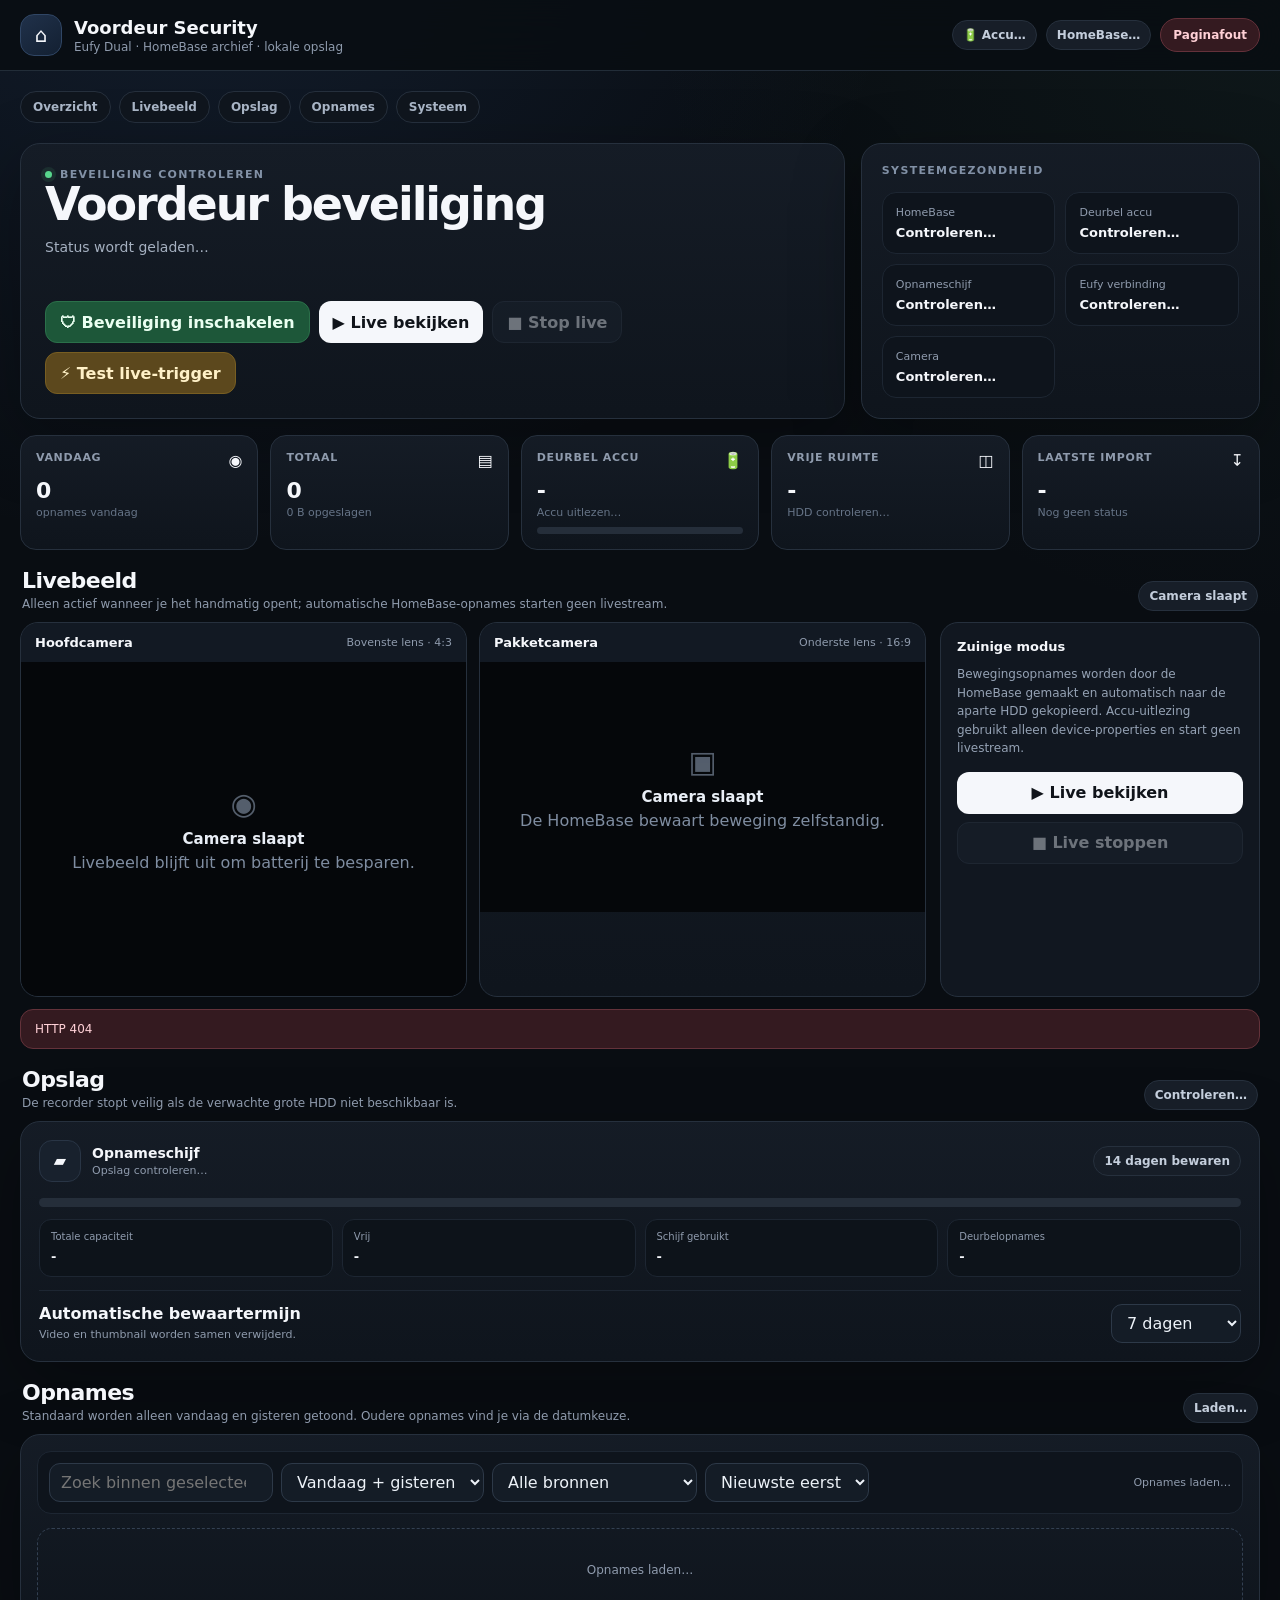
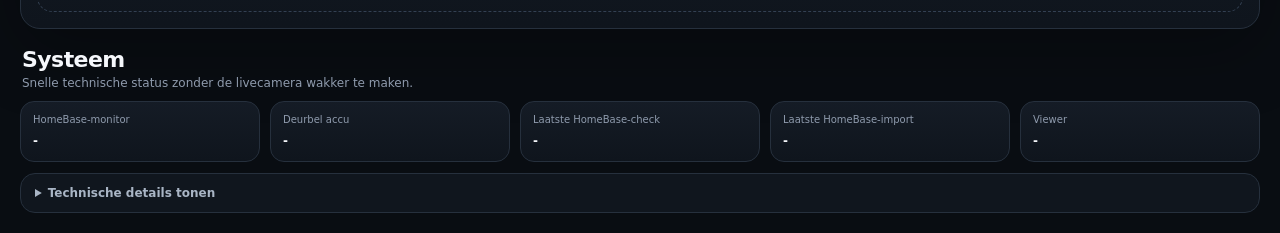
==== commit e892a27d: "Show doorbell battery and make recording days collapsible" ====
--- a/public/security.html
+++ b/public/security.html
@@ -6,333 +6,55 @@
   <meta name="theme-color" content="#0b0f14">
   <title>Voordeur Security Center</title>
   <style>
-    :root{
-      color-scheme:dark;
-      --bg:#090d12;
-      --panel:#111720;
-      --panel-2:#151c26;
-      --panel-3:#0e141c;
-      --line:#26303d;
-      --line-soft:#1d2632;
-      --text:#f5f7fb;
-      --muted:#8f9bad;
-      --muted-2:#667487;
-      --accent:#72a7ff;
-      --accent-soft:#17263b;
-      --good:#58d68d;
-      --good-soft:#142a20;
-      --warn:#f4c35d;
-      --warn-soft:#302817;
-      --danger:#ff7385;
-      --danger-soft:#341a20;
-      --shadow:0 20px 70px rgba(0,0,0,.28);
-      --radius:20px;
-      --radius-sm:13px;
-    }
-    *{box-sizing:border-box}
-    html{scroll-behavior:smooth}
-    body{
-      margin:0;
-      min-height:100vh;
-      background:
-        radial-gradient(circle at 15% -10%,rgba(75,125,205,.16),transparent 32%),
-        radial-gradient(circle at 100% 0,rgba(61,116,90,.10),transparent 28%),
-        var(--bg);
-      color:var(--text);
-      font-family:Inter,ui-sans-serif,system-ui,-apple-system,BlinkMacSystemFont,"Segoe UI",sans-serif;
-    }
-    button,input,select{font:inherit}
-    button,a,select{outline-offset:3px}
-    button{border:0}
-    .shell{width:min(100%,1440px);margin:0 auto;padding:20px}
-    .topbar{
-      position:sticky;
-      top:0;
-      z-index:20;
-      margin:-20px -20px 20px;
-      padding:14px 20px;
-      display:flex;
-      align-items:center;
-      justify-content:space-between;
-      gap:16px;
-      background:rgba(9,13,18,.86);
-      border-bottom:1px solid rgba(50,62,78,.65);
-      backdrop-filter:blur(18px);
-    }
-    .brand{display:flex;align-items:center;gap:12px;min-width:0}
-    .brand-icon{
-      width:42px;height:42px;border-radius:14px;display:grid;place-items:center;
-      background:linear-gradient(145deg,#20314a,#132032);border:1px solid #304665;
-      box-shadow:inset 0 1px rgba(255,255,255,.05);font-size:20px
-    }
-    .brand-copy{min-width:0}
-    .brand-title{font-weight:820;font-size:18px;letter-spacing:-.02em}
-    .brand-sub{font-size:12px;color:var(--muted);margin-top:2px;white-space:nowrap;overflow:hidden;text-overflow:ellipsis}
-    .top-actions{display:flex;align-items:center;gap:9px}
-    .status-badge,.small-badge{
-      display:inline-flex;align-items:center;gap:7px;border-radius:999px;
-      border:1px solid var(--line);background:#171e28;color:#c4cedc;font-size:12px;font-weight:750
-    }
-    .status-badge{padding:9px 12px}
-    .small-badge{padding:6px 9px}
-    .status-badge.good,.small-badge.good{background:var(--good-soft);border-color:#28523e;color:#c9f8da}
-    .status-badge.warn,.small-badge.warn{background:var(--warn-soft);border-color:#5d4e25;color:#ffe8ad}
-    .status-badge.danger,.small-badge.danger{background:var(--danger-soft);border-color:#64313a;color:#ffd0d6}
-    .nav{
-      display:flex;gap:8px;overflow:auto;padding:0 0 2px;margin-bottom:18px;scrollbar-width:none
-    }
-    .nav::-webkit-scrollbar{display:none}
-    .nav a{
-      flex:0 0 auto;text-decoration:none;color:#abb7c8;background:#10161e;border:1px solid var(--line);
-      border-radius:999px;padding:8px 12px;font-size:12px;font-weight:720
-    }
-    .nav a:hover{color:#fff;border-color:#3b4c61;background:#151d27}
-    .hero{
-      display:grid;grid-template-columns:minmax(0,1.55fr) minmax(330px,.75fr);gap:16px;margin-bottom:16px
-    }
-    .hero-card,.panel,.metric,.camera-card,.recording-card,.day-group,.system-card{
-      border:1px solid var(--line);background:linear-gradient(180deg,rgba(21,28,38,.98),rgba(15,21,29,.98));
-      box-shadow:var(--shadow)
-    }
-    .hero-card,.panel{border-radius:var(--radius)}
-    .hero-main{padding:24px;min-height:226px;display:flex;flex-direction:column;justify-content:space-between;gap:20px}
-    .eyebrow{display:flex;align-items:center;gap:8px;color:#8291a6;font-size:11px;text-transform:uppercase;letter-spacing:.12em;font-weight:800}
-    .eyebrow-dot{width:7px;height:7px;border-radius:50%;background:var(--good);box-shadow:0 0 0 4px rgba(88,214,141,.10)}
-    h1,h2,h3,p{margin:0}
-    h1{font-size:clamp(28px,4vw,46px);line-height:1.03;letter-spacing:-.045em}
-    h2{font-size:22px;letter-spacing:-.025em}
-    .hero-desc{color:#a5b0c0;margin-top:9px;line-height:1.55;max-width:760px;font-size:14px}
-    .hero-controls{display:flex;gap:9px;flex-wrap:wrap}
-    .btn{
-      display:inline-flex;align-items:center;justify-content:center;gap:8px;
-      min-height:42px;padding:10px 14px;border-radius:12px;cursor:pointer;font-weight:780;
-      transition:transform .15s ease,background .15s ease,border-color .15s ease;white-space:nowrap
-    }
-    .btn:hover:not(:disabled){transform:translateY(-1px)}
-    .btn:disabled{opacity:.42;cursor:not-allowed}
-    .btn-primary{background:#f5f7fb;color:#10141a}
-    .btn-dark{background:#1b2430;color:#edf2f9;border:1px solid #303b4a}
-    .btn-green{background:#1d5739;color:#eafff1;border:1px solid #2b704a}
-    .btn-red{background:#6d2934;color:#fff;border:1px solid #873642}
-    .btn-amber{background:#5c481d;color:#fff1c7;border:1px solid #785e22}
-    .hero-side{padding:20px}
-    .health-grid{display:grid;grid-template-columns:1fr 1fr;gap:10px;margin-top:15px}
-    .health{
-      padding:13px;border-radius:14px;background:#0e141c;border:1px solid var(--line-soft);min-width:0
-    }
-    .health-label{font-size:11px;color:var(--muted);margin-bottom:6px}
-    .health-value{font-size:13px;font-weight:780;white-space:nowrap;overflow:hidden;text-overflow:ellipsis}
-    .health-value.good{color:#c7f7d9}
-    .health-value.warn{color:#ffe3a1}
-    .health-value.danger{color:#ffc8d0}
-    .metrics{display:grid;grid-template-columns:repeat(4,minmax(0,1fr));gap:12px;margin-bottom:16px}
-    .metric{border-radius:16px;padding:15px;box-shadow:none}
-    .metric-top{display:flex;align-items:center;justify-content:space-between;gap:8px}
-    .metric-label{font-size:11px;color:var(--muted);text-transform:uppercase;letter-spacing:.06em;font-weight:760}
-    .metric-icon{font-size:16px}
-    .metric-value{font-size:22px;font-weight:830;letter-spacing:-.035em;margin-top:8px}
-    .metric-sub{font-size:11px;color:var(--muted-2);margin-top:3px;white-space:nowrap;overflow:hidden;text-overflow:ellipsis}
-    .section{scroll-margin-top:82px;margin-top:18px}
-    .section-head{display:flex;align-items:end;justify-content:space-between;gap:12px;margin:0 2px 11px}
-    .section-head p{color:var(--muted);font-size:12px;margin-top:4px}
-    .live-layout{display:grid;grid-template-columns:minmax(0,1fr) 320px;gap:14px}
-    .camera-grid{display:grid;grid-template-columns:repeat(2,minmax(0,1fr));gap:12px}
-    .camera-card{border-radius:18px;overflow:hidden;box-shadow:none}
-    .camera-head{display:flex;align-items:center;justify-content:space-between;gap:10px;padding:12px 14px;background:#121923}
-    .camera-head strong{font-size:13px}
-    .camera-head span{font-size:11px;color:var(--muted)}
-    .camera-view{position:relative;overflow:hidden;background:#05070a}
-    .camera-view.top{aspect-ratio:4/3}
-    .camera-view.bottom{aspect-ratio:16/9}
-    .crop-source{position:absolute;left:0;width:100%;object-fit:fill;display:none;background:#000}
-    .camera-view.top .crop-source{top:0;height:191.666667%}
-    .camera-view.bottom .crop-source{top:-155.555556%;height:255.555556%}
-    .placeholder{position:absolute;inset:0;display:grid;place-items:center;text-align:center;padding:24px;color:#7f8da1}
-    .placeholder-icon{font-size:30px;opacity:.65;margin-bottom:9px}
-    .placeholder strong{display:block;color:#e9eef6;font-size:15px;margin-bottom:5px}
-    .live-side{padding:16px;border-radius:18px;border:1px solid var(--line);background:var(--panel);box-shadow:none}
-    .live-side-title{font-size:13px;font-weight:800;margin-bottom:11px}
-    .live-note{font-size:12px;line-height:1.55;color:#95a2b4}
-    .action-stack{display:grid;gap:8px;margin-top:14px}
-    .action-stack .btn{width:100%}
-    .alert{display:none;margin-top:12px;padding:12px 14px;border-radius:13px;background:var(--danger-soft);border:1px solid #63323a;color:#ffd1d7;font-size:12px;white-space:pre-wrap}
-    .storage{padding:18px}
-    .storage-header{display:flex;align-items:center;justify-content:space-between;gap:12px;flex-wrap:wrap}
-    .storage-title-wrap{display:flex;align-items:center;gap:11px}
-    .storage-icon{width:42px;height:42px;display:grid;place-items:center;border-radius:13px;background:#18212d;border:1px solid #293545}
-    .storage-title{font-weight:800;font-size:14px}
-    .storage-sub{font-size:11px;color:var(--muted);margin-top:3px}
-    .storage-bar{height:9px;border-radius:999px;overflow:hidden;background:#252e3a;margin-top:16px}
-    .storage-bar>div{height:100%;width:0;background:linear-gradient(90deg,#628bd0,#77a9f6);transition:width .3s ease}
-    .storage-grid{display:grid;grid-template-columns:repeat(4,minmax(0,1fr));gap:9px;margin-top:12px}
-    .storage-stat{padding:11px;border-radius:12px;background:#0d131a;border:1px solid var(--line-soft)}
-    .storage-stat span{display:block;color:var(--muted);font-size:10px;margin-bottom:4px}
-    .storage-stat b{font-size:13px}
-    .retention-row{display:flex;align-items:center;justify-content:space-between;gap:12px;margin-top:13px;padding-top:13px;border-top:1px solid var(--line-soft)}
-    .retention-row label{font-size:12px;color:#b8c2d0}
-    select,input[type="search"]{
-      min-height:39px;border-radius:11px;background:#141c26;color:#edf2f8;border:1px solid #2d3948;padding:8px 11px
-    }
-    input[type="search"]{min-width:220px}
-    select:focus,input:focus{border-color:#567cae;outline:2px solid rgba(114,167,255,.15)}
-    .recordings-panel{padding:16px}
-    .recording-toolbar{
-      display:flex;align-items:center;justify-content:space-between;gap:10px;flex-wrap:wrap;
-      padding:11px;border-radius:14px;background:#0e141c;border:1px solid var(--line-soft);margin-bottom:14px
-    }
-    .filters{display:flex;gap:8px;flex-wrap:wrap;align-items:center}
-    .recording-count{font-size:11px;color:var(--muted)}
-    .recordings{display:block}
-    .day-group{border-radius:16px;margin-bottom:14px;overflow:hidden;box-shadow:none;background:#101720}
-    .day-group:last-child{margin-bottom:0}
-    .day-head{
-      display:flex;align-items:center;justify-content:space-between;gap:10px;padding:12px 14px;
-      border-bottom:1px solid var(--line-soft);background:#121a24
-    }
-    .day-title{font-size:13px;font-weight:810;text-transform:capitalize}
-    .day-count{font-size:10px;color:var(--muted)}
-    .recording-grid{display:grid;grid-template-columns:repeat(auto-fill,minmax(240px,1fr));gap:11px;padding:11px}
-    .recording-card{border-radius:14px;overflow:hidden;box-shadow:none;background:#0d131b}
-    .thumb{
-      position:relative;display:block;width:100%;aspect-ratio:16/10;overflow:hidden;background:#06090d;
-      border:0;padding:0;cursor:pointer;text-align:inherit
-    }
-    .thumb img{width:100%;height:100%;display:block;object-fit:contain;background:#05070a}
-    .thumb-fallback{position:absolute;inset:0;display:grid;place-items:center;color:#6d7b8e;font-size:30px}
-    .play{
-      position:absolute;left:12px;bottom:12px;width:40px;height:40px;border-radius:50%;
-      display:grid;place-items:center;background:rgba(9,13,18,.82);border:1px solid rgba(255,255,255,.22);
-      color:#fff;font-size:14px;backdrop-filter:blur(8px)
-    }
-    .source-tag{
-      position:absolute;top:10px;left:10px;padding:5px 8px;border-radius:999px;
-      background:rgba(10,15,21,.84);border:1px solid rgba(255,255,255,.16);font-size:9px;font-weight:800;color:#dce5f1
-    }
-    .source-tag.homebase{background:rgba(20,49,38,.90);border-color:#2c664a;color:#c9f8da}
-    .source-tag.live-test{background:rgba(55,45,23,.92);border-color:#6b5728;color:#ffe6a5}
-    .source-tag.legacy-live{background:rgba(43,37,53,.92);border-color:#554867;color:#ddd2ee}
-    .recording-meta{display:flex;align-items:flex-start;justify-content:space-between;gap:10px;padding:11px}
-    .recording-time{font-size:12px;font-weight:760}
-    .recording-details{font-size:10px;color:var(--muted);margin-top:4px}
-    .recording-actions{display:flex;gap:5px}
-    .icon-btn,.text-btn{
-      cursor:pointer;border-radius:9px;background:#18212c;color:#dce5f0;border:1px solid #2b3746;
-      min-height:32px;padding:7px 9px;font-size:10px;font-weight:760;text-decoration:none;display:inline-flex;align-items:center;justify-content:center
-    }
-    .icon-btn:hover,.text-btn:hover{background:#202b38}
-    .delete{color:#ffcbd2}
-    .empty{padding:34px;border:1px dashed #334052;border-radius:15px;text-align:center;color:var(--muted);font-size:12px}
-    .system-grid{display:grid;grid-template-columns:repeat(4,minmax(0,1fr));gap:10px}
-    .system-card{border-radius:14px;padding:12px;box-shadow:none}
-    .system-card span{display:block;color:var(--muted);font-size:10px;margin-bottom:5px}
-    .system-card b{font-size:12px;font-weight:750;word-break:break-word}
-    details.technical{margin-top:11px;border:1px solid var(--line);border-radius:15px;background:#10161e;overflow:hidden}
-    details.technical summary{cursor:pointer;padding:12px 14px;color:#a9b5c5;font-size:12px;font-weight:700}
-    .technical-grid{padding:0 14px 14px;display:grid;grid-template-columns:repeat(auto-fit,minmax(150px,1fr));gap:9px}
-    .technical-item{padding:10px;border-radius:11px;background:#0c1219;border:1px solid var(--line-soft)}
-    .technical-item span{display:block;color:var(--muted);font-size:9px;margin-bottom:4px}
-    .technical-item b{font-size:11px;word-break:break-word}
-    .modal{
-      position:fixed;inset:0;z-index:100;display:none;align-items:center;justify-content:center;padding:20px;
-      background:rgba(3,5,8,.84);backdrop-filter:blur(10px)
-    }
-    .modal.open{display:flex}
-    .modal-card{width:min(100%,1050px);max-height:92vh;overflow:auto;background:#0e141c;border:1px solid #334052;border-radius:20px;box-shadow:0 30px 100px rgba(0,0,0,.55)}
-    .modal-head{display:flex;align-items:center;justify-content:space-between;gap:12px;padding:13px 15px;border-bottom:1px solid var(--line)}
-    .modal-title{min-width:0}
-    .modal-title strong{display:block;font-size:13px}
-    .modal-title span{display:block;color:var(--muted);font-size:10px;margin-top:2px;white-space:nowrap;overflow:hidden;text-overflow:ellipsis}
-    .modal-close{width:36px;height:36px;border-radius:10px;background:#1a2330;color:#fff;border:1px solid #303d4d;cursor:pointer}
-    .modal-video{width:100%;max-height:70vh;display:block;background:#000}
-    .modal-actions{display:flex;gap:8px;justify-content:flex-end;padding:12px 15px;border-top:1px solid var(--line)}
-    .toast{
-      position:fixed;right:18px;bottom:18px;z-index:120;display:none;max-width:min(380px,calc(100vw - 36px));
-      padding:11px 13px;border-radius:12px;background:#18212c;border:1px solid #344356;color:#eaf0f8;
-      box-shadow:0 16px 55px rgba(0,0,0,.4);font-size:12px
-    }
-    .toast.show{display:block}
-    @media (max-width:1050px){
-      .hero{grid-template-columns:1fr}
-      .live-layout{grid-template-columns:1fr}
-      .live-side{display:grid;grid-template-columns:1fr 1fr;gap:12px}
-      .action-stack{margin-top:0}
-      .metrics{grid-template-columns:repeat(2,minmax(0,1fr))}
-      .system-grid{grid-template-columns:repeat(2,minmax(0,1fr))}
-    }
-    @media (max-width:720px){
-      .shell{padding:12px}
-      .topbar{margin:-12px -12px 14px;padding:11px 12px}
-      .brand-sub{display:none}
-      .top-actions .small-badge{display:none}
-      .hero-main{padding:18px}
-      .hero-side{padding:16px}
-      .camera-grid{grid-template-columns:1fr}
-      .live-side{display:block}
-      .action-stack{margin-top:14px}
-      .storage-grid{grid-template-columns:repeat(2,minmax(0,1fr))}
-      .retention-row{align-items:stretch;flex-direction:column}
-      .recording-toolbar{align-items:stretch}
-      .filters{width:100%}
-      .filters>*{flex:1;min-width:135px}
-      input[type="search"]{width:100%;min-width:100%;flex-basis:100%}
-      .recording-grid{grid-template-columns:1fr;padding:9px}
-      .recording-meta{align-items:center}
-      .system-grid{grid-template-columns:1fr 1fr}
-    }
-    @media (max-width:440px){
-      .metrics{grid-template-columns:1fr 1fr}
-      .metric{padding:12px}
-      .metric-value{font-size:19px}
-      .health-grid{grid-template-columns:1fr}
-      .hero-controls .btn{flex:1}
-      .system-grid{grid-template-columns:1fr}
-    }
+    :root{color-scheme:dark;--bg:#090d12;--panel:#111720;--panel2:#151c26;--line:#26303d;--soft:#1d2632;--text:#f5f7fb;--muted:#8f9bad;--muted2:#667487;--good:#58d68d;--goodbg:#142a20;--warn:#f4c35d;--warnbg:#302817;--danger:#ff7385;--dangerbg:#341a20;--shadow:0 20px 70px rgba(0,0,0,.28);--radius:20px}
+    *{box-sizing:border-box}html{scroll-behavior:smooth}body{margin:0;min-height:100vh;background:radial-gradient(circle at 15% -10%,rgba(75,125,205,.16),transparent 32%),radial-gradient(circle at 100% 0,rgba(61,116,90,.10),transparent 28%),var(--bg);color:var(--text);font-family:Inter,ui-sans-serif,system-ui,-apple-system,BlinkMacSystemFont,"Segoe UI",sans-serif}
+    button,input,select{font:inherit}button,a,select{outline-offset:3px}.shell{width:min(100%,1440px);margin:auto;padding:20px}
+    .topbar{position:sticky;top:0;z-index:20;margin:-20px -20px 20px;padding:14px 20px;display:flex;align-items:center;justify-content:space-between;gap:16px;background:rgba(9,13,18,.86);border-bottom:1px solid rgba(50,62,78,.65);backdrop-filter:blur(18px)}
+    .brand{display:flex;align-items:center;gap:12px;min-width:0}.brand-icon{width:42px;height:42px;border-radius:14px;display:grid;place-items:center;background:linear-gradient(145deg,#20314a,#132032);border:1px solid #304665;font-size:20px}.brand-title{font-weight:820;font-size:18px}.brand-sub{font-size:12px;color:var(--muted);margin-top:2px}.top-actions{display:flex;gap:9px;align-items:center;flex-wrap:wrap;justify-content:flex-end}
+    .badge{display:inline-flex;align-items:center;gap:7px;border-radius:999px;border:1px solid var(--line);background:#171e28;color:#c4cedc;font-size:12px;font-weight:750;padding:7px 10px}.badge.main{padding:9px 12px}.good{background:var(--goodbg)!important;border-color:#28523e!important;color:#c9f8da!important}.warn{background:var(--warnbg)!important;border-color:#5d4e25!important;color:#ffe8ad!important}.danger{background:var(--dangerbg)!important;border-color:#64313a!important;color:#ffd0d6!important}
+    .nav{display:flex;gap:8px;overflow:auto;padding-bottom:2px;margin-bottom:18px;scrollbar-width:none}.nav::-webkit-scrollbar{display:none}.nav a{flex:0 0 auto;text-decoration:none;color:#abb7c8;background:#10161e;border:1px solid var(--line);border-radius:999px;padding:8px 12px;font-size:12px;font-weight:720}
+    .hero{display:grid;grid-template-columns:minmax(0,1.55fr) minmax(330px,.75fr);gap:16px;margin-bottom:16px}.card,.panel,.metric,.camera-card,.recording-card,.day-group,.system-card{border:1px solid var(--line);background:linear-gradient(180deg,rgba(21,28,38,.98),rgba(15,21,29,.98));box-shadow:var(--shadow)}.card,.panel{border-radius:var(--radius)}
+    .hero-main{padding:24px;min-height:226px;display:flex;flex-direction:column;justify-content:space-between;gap:20px}.eyebrow{display:flex;align-items:center;gap:8px;color:#8291a6;font-size:11px;text-transform:uppercase;letter-spacing:.12em;font-weight:800}.eyebrow-dot{width:7px;height:7px;border-radius:50%;background:var(--good);box-shadow:0 0 0 4px rgba(88,214,141,.1)}
+    h1,h2,p{margin:0}h1{font-size:clamp(28px,4vw,46px);line-height:1.03;letter-spacing:-.045em}h2{font-size:22px;letter-spacing:-.025em}.hero-desc{color:#a5b0c0;margin-top:9px;line-height:1.55;max-width:760px;font-size:14px}
+    .controls{display:flex;gap:9px;flex-wrap:wrap}.btn{border:0;display:inline-flex;align-items:center;justify-content:center;gap:8px;min-height:42px;padding:10px 14px;border-radius:12px;cursor:pointer;font-weight:780;transition:.15s;white-space:nowrap}.btn:hover:not(:disabled){transform:translateY(-1px)}.btn:disabled{opacity:.42;cursor:not-allowed}.primary{background:#f5f7fb;color:#10141a}.dark{background:#1b2430;color:#edf2f9;border:1px solid #303b4a}.green{background:#1d5739;color:#eafff1;border:1px solid #2b704a}.red{background:#6d2934;color:#fff;border:1px solid #873642}.amber{background:#5c481d;color:#fff1c7;border:1px solid #785e22}
+    .hero-side{padding:20px}.health-grid{display:grid;grid-template-columns:repeat(2,minmax(0,1fr));gap:10px;margin-top:15px}.health{padding:13px;border-radius:14px;background:#0e141c;border:1px solid var(--soft);min-width:0}.health-label{font-size:11px;color:var(--muted);margin-bottom:6px}.health-value{font-size:13px;font-weight:780;white-space:nowrap;overflow:hidden;text-overflow:ellipsis}.health-value.goodtxt{color:#c7f7d9}.health-value.warntxt{color:#ffe3a1}.health-value.dangertxt{color:#ffc8d0}
+    .metrics{display:grid;grid-template-columns:repeat(5,minmax(0,1fr));gap:12px;margin-bottom:16px}.metric{border-radius:16px;padding:15px;box-shadow:none}.metric-top{display:flex;justify-content:space-between;gap:8px}.metric-label{font-size:11px;color:var(--muted);text-transform:uppercase;letter-spacing:.06em;font-weight:760}.metric-value{font-size:22px;font-weight:830;letter-spacing:-.035em;margin-top:8px}.metric-sub{font-size:11px;color:var(--muted2);margin-top:3px;white-space:nowrap;overflow:hidden;text-overflow:ellipsis}
+    .battery-meter{height:7px;border-radius:999px;background:#252e3a;overflow:hidden;margin-top:8px}.battery-meter>div{height:100%;width:0;background:#58d68d;transition:width .3s}.battery-meter.warn>div{background:#f4c35d}.battery-meter.danger>div{background:#ff7385}
+    .section{scroll-margin-top:82px;margin-top:18px}.section-head{display:flex;align-items:end;justify-content:space-between;gap:12px;margin:0 2px 11px}.section-head p{color:var(--muted);font-size:12px;margin-top:4px}
+    .live-layout{display:grid;grid-template-columns:minmax(0,1fr) 320px;gap:14px}.camera-grid{display:grid;grid-template-columns:repeat(2,minmax(0,1fr));gap:12px}.camera-card{border-radius:18px;overflow:hidden;box-shadow:none}.camera-head{display:flex;align-items:center;justify-content:space-between;gap:10px;padding:12px 14px;background:#121923}.camera-head strong{font-size:13px}.camera-head span{font-size:11px;color:var(--muted)}
+    .camera-view{position:relative;overflow:hidden;background:#05070a}.camera-view.top{aspect-ratio:4 / 3}.camera-view.bottom{aspect-ratio:16 / 9}.crop-source{position:absolute;left:0;width:100%;object-fit:fill;display:none;background:#000}.camera-view.top .crop-source{top:0;height:191.666667%}.camera-view.bottom .crop-source{top:-155.555556%;height:255.555556%}
+    .placeholder{position:absolute;inset:0;display:grid;place-items:center;text-align:center;padding:24px;color:#7f8da1}.placeholder strong{display:block;color:#e9eef6;font-size:15px;margin-bottom:5px}.placeholder-icon{font-size:30px;opacity:.65;margin-bottom:9px}.live-side{padding:16px;border-radius:18px;border:1px solid var(--line);background:var(--panel);box-shadow:none}.live-side-title{font-size:13px;font-weight:800;margin-bottom:11px}.live-note{font-size:12px;line-height:1.55;color:#95a2b4}.action-stack{display:grid;gap:8px;margin-top:14px}.action-stack .btn{width:100%}.alert{display:none;margin-top:12px;padding:12px 14px;border-radius:13px;background:var(--dangerbg);border:1px solid #63323a;color:#ffd1d7;font-size:12px;white-space:pre-wrap}
+    .storage{padding:18px}.storage-header{display:flex;align-items:center;justify-content:space-between;gap:12px;flex-wrap:wrap}.storage-title-wrap{display:flex;align-items:center;gap:11px}.storage-icon{width:42px;height:42px;display:grid;place-items:center;border-radius:13px;background:#18212d;border:1px solid #293545}.storage-title{font-weight:800;font-size:14px}.storage-sub{font-size:11px;color:var(--muted);margin-top:3px}.storage-bar{height:9px;border-radius:999px;overflow:hidden;background:#252e3a;margin-top:16px}.storage-bar>div{height:100%;width:0;background:linear-gradient(90deg,#628bd0,#77a9f6);transition:width .3s}.storage-grid{display:grid;grid-template-columns:repeat(4,minmax(0,1fr));gap:9px;margin-top:12px}.storage-stat{padding:11px;border-radius:12px;background:#0d131a;border:1px solid var(--soft)}.storage-stat span{display:block;color:var(--muted);font-size:10px;margin-bottom:4px}.storage-stat b{font-size:13px}.retention-row{display:flex;align-items:center;justify-content:space-between;gap:12px;margin-top:13px;padding-top:13px;border-top:1px solid var(--soft)}
+    select,input[type=search]{min-height:39px;border-radius:11px;background:#141c26;color:#edf2f8;border:1px solid #2d3948;padding:8px 11px}input[type=search]{min-width:220px}select:focus,input:focus{border-color:#567cae;outline:2px solid rgba(114,167,255,.15)}
+    .recordings-panel{padding:16px}.recording-toolbar{display:flex;align-items:center;justify-content:space-between;gap:10px;flex-wrap:wrap;padding:11px;border-radius:14px;background:#0e141c;border:1px solid var(--soft);margin-bottom:14px}.filters{display:flex;gap:8px;flex-wrap:wrap;align-items:center}.recording-count{font-size:11px;color:var(--muted)}
+    details.day-group{border-radius:16px;margin-bottom:12px;overflow:hidden;box-shadow:none;background:#101720}details.day-group:last-child{margin-bottom:0}.day-head{list-style:none;cursor:pointer;display:flex;align-items:center;justify-content:space-between;gap:10px;padding:13px 14px;background:#121a24}.day-head::-webkit-details-marker{display:none}.day-title{font-size:13px;font-weight:810;text-transform:capitalize}.day-title:before{content:"▸";display:inline-block;margin-right:8px;color:#7f8da1;transition:transform .15s}details[open] .day-title:before{transform:rotate(90deg)}.day-count{font-size:10px;color:var(--muted)}.recording-grid{display:grid;grid-template-columns:repeat(auto-fill,minmax(240px,1fr));gap:11px;padding:11px;border-top:1px solid var(--soft)}
+    .recording-card{border-radius:14px;overflow:hidden;box-shadow:none;background:#0d131b}.thumb{position:relative;display:block;width:100%;aspect-ratio:16/10;overflow:hidden;background:#06090d;border:0;padding:0;cursor:pointer}.thumb img{width:100%;height:100%;display:block;object-fit:contain;background:#05070a}.thumb-fallback{position:absolute;inset:0;display:grid;place-items:center;color:#6d7b8e;font-size:30px}.play{position:absolute;left:12px;bottom:12px;width:40px;height:40px;border-radius:50%;display:grid;place-items:center;background:rgba(9,13,18,.82);border:1px solid rgba(255,255,255,.22);color:#fff}.source-tag{position:absolute;top:10px;left:10px;padding:5px 8px;border-radius:999px;background:rgba(10,15,21,.84);border:1px solid rgba(255,255,255,.16);font-size:9px;font-weight:800}.source-tag.homebase{background:rgba(20,49,38,.9);border-color:#2c664a;color:#c9f8da}.source-tag.live-test{background:rgba(55,45,23,.92);border-color:#6b5728;color:#ffe6a5}.recording-meta{display:flex;align-items:flex-start;justify-content:space-between;gap:10px;padding:11px}.recording-time{font-size:12px;font-weight:760}.recording-details{font-size:10px;color:var(--muted);margin-top:4px}.recording-actions{display:flex;gap:5px}.icon-btn,.text-btn{cursor:pointer;border-radius:9px;background:#18212c;color:#dce5f0;border:1px solid #2b3746;min-height:32px;padding:7px 9px;font-size:10px;font-weight:760;text-decoration:none;display:inline-flex;align-items:center;justify-content:center}.delete{color:#ffcbd2}.empty{padding:34px;border:1px dashed #334052;border-radius:15px;text-align:center;color:var(--muted);font-size:12px}
+    .system-grid{display:grid;grid-template-columns:repeat(5,minmax(0,1fr));gap:10px}.system-card{border-radius:14px;padding:12px;box-shadow:none}.system-card span{display:block;color:var(--muted);font-size:10px;margin-bottom:5px}.system-card b{font-size:12px;font-weight:750;word-break:break-word}details.technical{margin-top:11px;border:1px solid var(--line);border-radius:15px;background:#10161e;overflow:hidden}details.technical summary{cursor:pointer;padding:12px 14px;color:#a9b5c5;font-size:12px;font-weight:700}.technical-grid{padding:0 14px 14px;display:grid;grid-template-columns:repeat(auto-fit,minmax(150px,1fr));gap:9px}.technical-item{padding:10px;border-radius:11px;background:#0c1219;border:1px solid var(--soft)}.technical-item span{display:block;color:var(--muted);font-size:9px;margin-bottom:4px}.technical-item b{font-size:11px;word-break:break-word}
+    .modal{position:fixed;inset:0;z-index:100;display:none;align-items:center;justify-content:center;padding:20px;background:rgba(3,5,8,.84);backdrop-filter:blur(10px)}.modal.open{display:flex}.modal-card{width:min(100%,1050px);max-height:92vh;overflow:auto;background:#0e141c;border:1px solid #334052;border-radius:20px;box-shadow:0 30px 100px rgba(0,0,0,.55)}.modal-head{display:flex;align-items:center;justify-content:space-between;gap:12px;padding:13px 15px;border-bottom:1px solid var(--line)}.modal-title strong{display:block;font-size:13px}.modal-title span{display:block;color:var(--muted);font-size:10px;margin-top:2px}.modal-close{width:36px;height:36px;border-radius:10px;background:#1a2330;color:#fff;border:1px solid #303d4d;cursor:pointer}.modal-video{width:100%;max-height:70vh;display:block;background:#000}.modal-actions{display:flex;gap:8px;justify-content:flex-end;padding:12px 15px;border-top:1px solid var(--line)}
+    .toast{position:fixed;right:18px;bottom:18px;z-index:120;display:none;max-width:min(380px,calc(100vw - 36px));padding:11px 13px;border-radius:12px;background:#18212c;border:1px solid #344356;color:#eaf0f8;box-shadow:0 16px 55px rgba(0,0,0,.4);font-size:12px}.toast.show{display:block}
+    @media(max-width:1150px){.metrics{grid-template-columns:repeat(3,1fr)}.system-grid{grid-template-columns:repeat(3,1fr)}}@media(max-width:1050px){.hero{grid-template-columns:1fr}.live-layout{grid-template-columns:1fr}.live-side{display:grid;grid-template-columns:1fr 1fr;gap:12px}}@media(max-width:720px){.shell{padding:12px}.topbar{margin:-12px -12px 14px;padding:11px 12px}.brand-sub{display:none}.top-actions .battery-top{display:none}.camera-grid{grid-template-columns:1fr}.live-side{display:block}.action-stack{margin-top:14px}.metrics{grid-template-columns:repeat(2,1fr)}.storage-grid{grid-template-columns:repeat(2,1fr)}.retention-row{align-items:stretch;flex-direction:column}.filters{width:100%}.filters>*{flex:1;min-width:135px}input[type=search]{width:100%;min-width:100%;flex-basis:100%}.recording-grid{grid-template-columns:1fr}.system-grid{grid-template-columns:repeat(2,1fr)}}@media(max-width:440px){.health-grid{grid-template-columns:1fr}.system-grid{grid-template-columns:1fr}}
   </style>
 </head>
 <body>
 <div class="shell">
   <header class="topbar">
-    <div class="brand">
-      <div class="brand-icon">⌂</div>
-      <div class="brand-copy">
-        <div class="brand-title">Voordeur Security</div>
-        <div class="brand-sub">Eufy Dual · HomeBase archief · lokale opslag</div>
-      </div>
-    </div>
-    <div class="top-actions">
-      <span id="topHomebase" class="small-badge">HomeBase…</span>
-      <span id="badge" class="status-badge">Verbinden…</span>
-    </div>
+    <div class="brand"><div class="brand-icon">⌂</div><div><div class="brand-title">Voordeur Security</div><div class="brand-sub">Eufy Dual · HomeBase archief · lokale opslag</div></div></div>
+    <div class="top-actions"><span id="topBattery" class="badge battery-top">🔋 Accu…</span><span id="topHomebase" class="badge">HomeBase…</span><span id="badge" class="badge main">Verbinden…</span></div>
   </header>
 
-  <nav class="nav">
-    <a href="#overview">Overzicht</a>
-    <a href="#live">Livebeeld</a>
-    <a href="#storage">Opslag</a>
-    <a href="#recordingsSection">Opnames</a>
-    <a href="#system">Systeem</a>
-  </nav>
+  <nav class="nav"><a href="#overview">Overzicht</a><a href="#live">Livebeeld</a><a href="#storage">Opslag</a><a href="#recordingsSection">Opnames</a><a href="#system">Systeem</a></nav>
 
   <main>
     <section id="overview" class="hero section">
-      <article class="hero-card hero-main">
-        <div>
-          <div class="eyebrow"><span class="eyebrow-dot"></span><span id="heroMode">Beveiliging controleren</span></div>
-          <h1 id="securityTitle">Voordeur beveiliging</h1>
-          <p id="securitySub" class="hero-desc">Status wordt geladen…</p>
-        </div>
-        <div class="hero-controls">
-          <button id="security" class="btn btn-green">🛡 Beveiliging inschakelen</button>
-          <button id="start" class="btn btn-primary">▶ Live bekijken</button>
-          <button id="stop" class="btn btn-dark" disabled>■ Stop live</button>
-          <button id="testTrigger" class="btn btn-amber">⚡ Test live-trigger</button>
-        </div>
+      <article class="card hero-main">
+        <div><div class="eyebrow"><span class="eyebrow-dot"></span><span id="heroMode">Beveiliging controleren</span></div><h1 id="securityTitle">Voordeur beveiliging</h1><p id="securitySub" class="hero-desc">Status wordt geladen…</p></div>
+        <div class="controls"><button id="security" class="btn green">🛡 Beveiliging inschakelen</button><button id="start" class="btn primary">▶ Live bekijken</button><button id="stop" class="btn dark" disabled>■ Stop live</button><button id="testTrigger" class="btn amber">⚡ Test live-trigger</button></div>
       </article>
-
-      <aside class="hero-card hero-side">
+      <aside class="card hero-side">
         <div class="eyebrow">Systeemgezondheid</div>
         <div class="health-grid">
           <div class="health"><div class="health-label">HomeBase</div><div id="healthHomebase" class="health-value">Controleren…</div></div>
+          <div class="health"><div class="health-label">Deurbel accu</div><div id="healthBattery" class="health-value">Controleren…</div></div>
           <div class="health"><div class="health-label">Opnameschijf</div><div id="healthStorage" class="health-value">Controleren…</div></div>
           <div class="health"><div class="health-label">Eufy verbinding</div><div id="healthEufy" class="health-value">Controleren…</div></div>
           <div class="health"><div class="health-label">Camera</div><div id="healthCamera" class="health-value">Controleren…</div></div>
@@ -340,95 +62,49 @@
       </aside>
     </section>
 
-    <section class="metrics" aria-label="Samenvatting">
-      <article class="metric"><div class="metric-top"><span class="metric-label">Vandaag</span><span class="metric-icon">◉</span></div><div id="metricToday" class="metric-value">0</div><div class="metric-sub">opnames vandaag</div></article>
-      <article class="metric"><div class="metric-top"><span class="metric-label">Totaal</span><span class="metric-icon">▤</span></div><div id="metricTotal" class="metric-value">0</div><div id="metricTotalSub" class="metric-sub">0 B opgeslagen</div></article>
-      <article class="metric"><div class="metric-top"><span class="metric-label">Vrije ruimte</span><span class="metric-icon">◫</span></div><div id="metricFree" class="metric-value">-</div><div id="metricDiskSub" class="metric-sub">HDD controleren…</div></article>
-      <article class="metric"><div class="metric-top"><span class="metric-label">Laatste import</span><span class="metric-icon">↧</span></div><div id="metricImport" class="metric-value">-</div><div id="metricImportSub" class="metric-sub">Nog geen status</div></article>
+    <section class="metrics">
+      <article class="metric"><div class="metric-top"><span class="metric-label">Vandaag</span><span>◉</span></div><div id="metricToday" class="metric-value">0</div><div class="metric-sub">opnames vandaag</div></article>
+      <article class="metric"><div class="metric-top"><span class="metric-label">Totaal</span><span>▤</span></div><div id="metricTotal" class="metric-value">0</div><div id="metricTotalSub" class="metric-sub">0 B opgeslagen</div></article>
+      <article class="metric"><div class="metric-top"><span class="metric-label">Deurbel accu</span><span>🔋</span></div><div id="metricBattery" class="metric-value">-</div><div id="metricBatterySub" class="metric-sub">Accu uitlezen…</div><div id="batteryMeter" class="battery-meter"><div id="batteryFill"></div></div></article>
+      <article class="metric"><div class="metric-top"><span class="metric-label">Vrije ruimte</span><span>◫</span></div><div id="metricFree" class="metric-value">-</div><div id="metricDiskSub" class="metric-sub">HDD controleren…</div></article>
+      <article class="metric"><div class="metric-top"><span class="metric-label">Laatste import</span><span>↧</span></div><div id="metricImport" class="metric-value">-</div><div id="metricImportSub" class="metric-sub">Nog geen status</div></article>
     </section>
 
     <section id="live" class="section">
-      <div class="section-head"><div><h2>Livebeeld</h2><p>Alleen actief wanneer je het handmatig opent; automatische HomeBase-opnames starten geen livestream.</p></div><span id="liveBadge" class="small-badge">Camera slaapt</span></div>
+      <div class="section-head"><div><h2>Livebeeld</h2><p>Alleen actief wanneer je het handmatig opent; automatische HomeBase-opnames starten geen livestream.</p></div><span id="liveBadge" class="badge">Camera slaapt</span></div>
       <div class="live-layout">
         <div class="camera-grid">
-          <article class="camera-card">
-            <div class="camera-head"><strong>Hoofdcamera</strong><span>Bovenste lens · 4:3</span></div>
-            <div class="camera-view top">
-              <img id="topStream" class="crop-source" alt="Livebeeld hoofdcamera">
-              <div class="placeholder dual-placeholder"><div><div class="placeholder-icon">◉</div><strong>Camera slaapt</strong>Livebeeld blijft uit om batterij te besparen.</div></div>
-            </div>
-          </article>
-          <article class="camera-card">
-            <div class="camera-head"><strong>Pakketcamera</strong><span>Onderste lens · 16:9</span></div>
-            <div class="camera-view bottom">
-              <img id="bottomStream" class="crop-source" alt="Livebeeld pakketcamera">
-              <div class="placeholder dual-placeholder"><div><div class="placeholder-icon">▣</div><strong>Camera slaapt</strong>De HomeBase bewaart beweging zelfstandig.</div></div>
-            </div>
-          </article>
+          <article class="camera-card"><div class="camera-head"><strong>Hoofdcamera</strong><span>Bovenste lens · 4:3</span></div><div class="camera-view top"><img id="topStream" class="crop-source" alt="Livebeeld hoofdcamera"><div class="placeholder dual-placeholder"><div><div class="placeholder-icon">◉</div><strong>Camera slaapt</strong>Livebeeld blijft uit om batterij te besparen.</div></div></div></article>
+          <article class="camera-card"><div class="camera-head"><strong>Pakketcamera</strong><span>Onderste lens · 16:9</span></div><div class="camera-view bottom"><img id="bottomStream" class="crop-source" alt="Livebeeld pakketcamera"><div class="placeholder dual-placeholder"><div><div class="placeholder-icon">▣</div><strong>Camera slaapt</strong>De HomeBase bewaart beweging zelfstandig.</div></div></div></article>
         </div>
-        <aside class="live-side">
-          <div>
-            <div class="live-side-title">Zuinige modus</div>
-            <p class="live-note">Bewegingsopnames worden door de HomeBase gemaakt en daarna automatisch naar de aparte HDD gekopieerd. De live-trigger is alleen bedoeld als test of voor een toekomstige externe sensor.</p>
-          </div>
-          <div class="action-stack">
-            <button id="sideStart" class="btn btn-primary">▶ Live bekijken</button>
-            <button id="sideStop" class="btn btn-dark" disabled>■ Live stoppen</button>
-          </div>
-        </aside>
+        <aside class="live-side"><div><div class="live-side-title">Zuinige modus</div><p class="live-note">Bewegingsopnames worden door de HomeBase gemaakt en automatisch naar de aparte HDD gekopieerd. Accu-uitlezing gebruikt alleen device-properties en start geen livestream.</p></div><div class="action-stack"><button id="sideStart" class="btn primary">▶ Live bekijken</button><button id="sideStop" class="btn dark" disabled>■ Live stoppen</button></div></aside>
       </div>
       <div id="error" class="alert"></div>
     </section>
 
     <section id="storage" class="section">
-      <div class="section-head"><div><h2>Opslag</h2><p>De recorder stopt veilig als de verwachte grote HDD niet beschikbaar is.</p></div><span id="diskStatus" class="small-badge">Controleren…</span></div>
+      <div class="section-head"><div><h2>Opslag</h2><p>De recorder stopt veilig als de verwachte grote HDD niet beschikbaar is.</p></div><span id="diskStatus" class="badge">Controleren…</span></div>
       <article class="panel storage">
-        <div class="storage-header">
-          <div class="storage-title-wrap">
-            <div class="storage-icon">▰</div>
-            <div><div id="diskLabel" class="storage-title">Opnameschijf</div><div id="diskSub" class="storage-sub">Opslag controleren…</div></div>
-          </div>
-          <span id="retention" class="small-badge">14 dagen bewaren</span>
-        </div>
+        <div class="storage-header"><div class="storage-title-wrap"><div class="storage-icon">▰</div><div><div id="diskLabel" class="storage-title">Opnameschijf</div><div id="diskSub" class="storage-sub">Opslag controleren…</div></div></div><span id="retention" class="badge">14 dagen bewaren</span></div>
         <div class="storage-bar"><div id="diskBar"></div></div>
-        <div class="storage-grid">
-          <div class="storage-stat"><span>Totale capaciteit</span><b id="diskTotal">-</b></div>
-          <div class="storage-stat"><span>Vrij</span><b id="diskFree">-</b></div>
-          <div class="storage-stat"><span>Schijf gebruikt</span><b id="diskUsed">-</b></div>
-          <div class="storage-stat"><span>Deurbelopnames</span><b id="recordingsUsed">-</b></div>
-        </div>
-        <div class="retention-row">
-          <label for="retentionSelect"><strong>Automatische bewaartermijn</strong><br><span class="storage-sub">Video en thumbnail worden samen verwijderd.</span></label>
-          <select id="retentionSelect">
-            <option value="7">7 dagen</option><option value="14">14 dagen</option><option value="30">30 dagen</option>
-            <option value="60">60 dagen</option><option value="90">90 dagen</option><option value="180">180 dagen</option>
-            <option value="365">1 jaar</option><option value="0">Onbeperkt</option>
-          </select>
-        </div>
+        <div class="storage-grid"><div class="storage-stat"><span>Totale capaciteit</span><b id="diskTotal">-</b></div><div class="storage-stat"><span>Vrij</span><b id="diskFree">-</b></div><div class="storage-stat"><span>Schijf gebruikt</span><b id="diskUsed">-</b></div><div class="storage-stat"><span>Deurbelopnames</span><b id="recordingsUsed">-</b></div></div>
+        <div class="retention-row"><label for="retentionSelect"><strong>Automatische bewaartermijn</strong><br><span class="storage-sub">Video en thumbnail worden samen verwijderd.</span></label><select id="retentionSelect"><option value="7">7 dagen</option><option value="14">14 dagen</option><option value="30">30 dagen</option><option value="60">60 dagen</option><option value="90">90 dagen</option><option value="180">180 dagen</option><option value="365">1 jaar</option><option value="0">Onbeperkt</option></select></div>
       </article>
     </section>
 
     <section id="recordingsSection" class="section">
-      <div class="section-head"><div><h2>Opnames</h2><p>Zoeken, filteren, afspelen en downloaden vanuit je lokale HomeBase-archief.</p></div><span id="recordingHeaderCount" class="small-badge">Laden…</span></div>
+      <div class="section-head"><div><h2>Opnames</h2><p>Standaard worden alleen vandaag en gisteren getoond. Oudere opnames vind je via de datumkeuze.</p></div><span id="recordingHeaderCount" class="badge">Laden…</span></div>
       <article class="panel recordings-panel">
         <div class="recording-toolbar">
           <div class="filters">
-            <input id="searchFilter" type="search" placeholder="Zoek op tijd, datum of bestandsnaam…" aria-label="Zoek opnames">
-            <select id="sourceFilter" aria-label="Filter op bron">
-              <option value="all">Alle bronnen</option><option value="homebase">HomeBase origineel</option>
-              <option value="live">Live-trigger</option><option value="legacy-live">Oude live-opnames</option>
-            </select>
-            <select id="periodFilter" aria-label="Filter op periode">
-              <option value="all">Alle datums</option><option value="today">Vandaag</option>
-              <option value="7">Laatste 7 dagen</option><option value="30">Laatste 30 dagen</option>
-            </select>
-            <select id="sortFilter" aria-label="Sorteer opnames">
-              <option value="newest">Nieuwste eerst</option><option value="oldest">Oudste eerst</option>
-            </select>
+            <input id="searchFilter" type="search" placeholder="Zoek binnen geselecteerde datum…" aria-label="Zoek opnames">
+            <select id="dateFilter" aria-label="Selecteer datum"><option value="recent2">Vandaag + gisteren</option></select>
+            <select id="sourceFilter" aria-label="Filter op bron"><option value="all">Alle bronnen</option><option value="homebase">HomeBase origineel</option><option value="live">Live-trigger</option><option value="legacy-live">Oude live-opnames</option></select>
+            <select id="sortFilter" aria-label="Sorteer opnames"><option value="newest">Nieuwste eerst</option><option value="oldest">Oudste eerst</option></select>
           </div>
           <div id="recordingCount" class="recording-count">Opnames laden…</div>
         </div>
-        <div id="recordings" class="recordings"><div class="empty">Opnames laden…</div></div>
+        <div id="recordings"><div class="empty">Opnames laden…</div></div>
       </article>
     </section>
 
@@ -436,233 +112,76 @@
       <div class="section-head"><div><h2>Systeem</h2><p>Snelle technische status zonder de livecamera wakker te maken.</p></div></div>
       <div class="system-grid">
         <article class="system-card"><span>HomeBase-monitor</span><b id="homebaseStatus">-</b></article>
+        <article class="system-card"><span>Deurbel accu</span><b id="batteryStatus">-</b></article>
         <article class="system-card"><span>Laatste HomeBase-check</span><b id="homebaseCheck">-</b></article>
         <article class="system-card"><span>Laatste HomeBase-import</span><b id="homebaseImport">-</b></article>
         <article class="system-card"><span>Viewer</span><b id="active">-</b></article>
       </div>
-      <details class="technical">
-        <summary>Technische details tonen</summary>
-        <div class="technical-grid">
-          <div class="technical-item"><span>Eufy verbinding</span><b id="ws">-</b></div>
-          <div class="technical-item"><span>Ontvangen videobron</span><b id="source">-</b></div>
-          <div class="technical-item"><span>Actieve videobron</span><b id="selected">-</b></div>
-          <div class="technical-item"><span>Frames</span><b id="frames">-</b></div>
-          <div class="technical-item"><span>Kijkers</span><b id="clients">-</b></div>
-          <div class="technical-item"><span>Automatische herstarts</span><b id="restarts">-</b></div>
-          <div class="technical-item"><span>Laatste live-trigger</span><b id="lastTrigger">-</b></div>
-          <div class="technical-item"><span>Live-triggerbron</span><b id="triggerSource">-</b></div>
-          <div class="technical-item"><span>Live-opnameduur</span><b id="eventSeconds">-</b></div>
-          <div class="technical-item"><span>HomeBase event-count</span><b id="eventCount">-</b></div>
-        </div>
-      </details>
+      <details class="technical"><summary>Technische details tonen</summary><div class="technical-grid">
+        <div class="technical-item"><span>Eufy verbinding</span><b id="ws">-</b></div><div class="technical-item"><span>Ontvangen videobron</span><b id="source">-</b></div><div class="technical-item"><span>Actieve videobron</span><b id="selected">-</b></div><div class="technical-item"><span>Frames</span><b id="frames">-</b></div><div class="technical-item"><span>Kijkers</span><b id="clients">-</b></div><div class="technical-item"><span>Automatische herstarts</span><b id="restarts">-</b></div>
+        <div class="technical-item"><span>Accutemperatuur</span><b id="batteryTemp">-</b></div><div class="technical-item"><span>Accutrend 24u</span><b id="batteryTrend">-</b></div><div class="technical-item"><span>Accu laatste meting</span><b id="batteryRead">-</b></div><div class="technical-item"><span>Laadstatus raw</span><b id="batteryCharge">-</b></div><div class="technical-item"><span>WiFi niveau</span><b id="batteryWifi">-</b></div><div class="technical-item"><span>Accu samples</span><b id="batterySamples">-</b></div>
+        <div class="technical-item"><span>Laatste live-trigger</span><b id="lastTrigger">-</b></div><div class="technical-item"><span>Live-triggerbron</span><b id="triggerSource">-</b></div><div class="technical-item"><span>Live-opnameduur</span><b id="eventSeconds">-</b></div><div class="technical-item"><span>HomeBase event-count</span><b id="eventCount">-</b></div>
+      </div></details>
     </section>
   </main>
 </div>
 
-<div id="videoModal" class="modal" aria-hidden="true">
-  <div class="modal-card" role="dialog" aria-modal="true" aria-labelledby="modalTitle">
-    <div class="modal-head">
-      <div class="modal-title"><strong id="modalTitle">Opname</strong><span id="modalSubtitle">-</span></div>
-      <button id="modalClose" class="modal-close" aria-label="Sluiten">✕</button>
-    </div>
-    <video id="modalVideo" class="modal-video" controls playsinline preload="metadata"></video>
-    <div class="modal-actions">
-      <a id="modalDownload" class="text-btn" href="#" download>Download MP4</a>
-      <button id="modalDelete" class="text-btn delete">Verwijderen</button>
-    </div>
-  </div>
-</div>
-
+<div id="videoModal" class="modal" aria-hidden="true"><div class="modal-card" role="dialog" aria-modal="true"><div class="modal-head"><div class="modal-title"><strong id="modalTitle">Opname</strong><span id="modalSubtitle">-</span></div><button id="modalClose" class="modal-close">✕</button></div><video id="modalVideo" class="modal-video" controls playsinline preload="metadata"></video><div class="modal-actions"><a id="modalDownload" class="text-btn" href="#" download>Download MP4</a><button id="modalDelete" class="text-btn delete">Verwijderen</button></div></div></div>
 <div id="toast" class="toast"></div>
 
 <script>
 const $=id=>document.getElementById(id);
 const startBtn=$('start'),sideStart=$('sideStart'),stopBtn=$('stop'),sideStop=$('sideStop'),securityBtn=$('security'),testBtn=$('testTrigger');
-const retentionSelect=$('retentionSelect'),sourceFilter=$('sourceFilter'),periodFilter=$('periodFilter'),sortFilter=$('sortFilter'),searchFilter=$('searchFilter');
+const retentionSelect=$('retentionSelect'),sourceFilter=$('sourceFilter'),dateFilter=$('dateFilter'),sortFilter=$('sortFilter'),searchFilter=$('searchFilter');
 const topStream=$('topStream'),bottomStream=$('bottomStream'),errorBox=$('error'),placeholders=[...document.querySelectorAll('.dual-placeholder')];
 const modal=$('videoModal'),modalVideo=$('modalVideo'),modalTitle=$('modalTitle'),modalSubtitle=$('modalSubtitle'),modalDownload=$('modalDownload'),modalDelete=$('modalDelete');
 let lastActive=false,lastRecordingCount=-1,lastRetention=null,allRecordings=[],modalItem=null,toastTimer=null;
 
-async function api(route,options={}){
-  const r=await fetch(route,{cache:'no-store',...options});
-  let d={};try{d=await r.json()}catch{}
-  if(!r.ok)throw new Error(d.error||`HTTP ${r.status}`);
-  return d;
-}
+async function api(route,options={}){const r=await fetch(route,{cache:'no-store',...options});let d={};try{d=await r.json()}catch{}if(!r.ok)throw new Error(d.error||`HTTP ${r.status}`);return d}
 function esc(v){return String(v??'').replace(/[&<>'"]/g,c=>({'&':'&amp;','<':'&lt;','>':'&gt;',"'":'&#39;','"':'&quot;'}[c]))}
 function fmtBytes(b){b=Number(b)||0;if(b<1024)return b+' B';if(b<1024**2)return(b/1024).toFixed(b<10*1024?1:0)+' KB';if(b<1024**3)return(b/1024**2).toFixed(1)+' MB';if(b<1024**4)return(b/1024**3).toFixed(2)+' GB';return(b/1024**4).toFixed(2)+' TB'}
-function fmtDate(v){return v?new Date(v).toLocaleString('nl-NL',{dateStyle:'short',timeStyle:'medium'}):'-'}
-function fmtTime(v){return v?new Date(v).toLocaleTimeString('nl-NL',{hour:'2-digit',minute:'2-digit'}):'-'}
-function retentionText(days){return Number(days)===0?'Onbeperkt bewaren':`${days} dagen bewaren`}
+function fmtDate(v){return v?new Date(v).toLocaleString('nl-NL',{dateStyle:'short',timeStyle:'medium'}):'-'}function fmtTime(v){return v?new Date(v).toLocaleTimeString('nl-NL',{hour:'2-digit',minute:'2-digit'}):'-'}
+function shortAgo(v){if(!v)return'-';const ms=Date.now()-new Date(v).getTime();if(!Number.isFinite(ms))return'-';const s=Math.max(0,Math.round(ms/1000));if(s<60)return`${s}s`;const m=Math.round(s/60);if(m<60)return`${m}m`;const h=Math.round(m/60);if(h<48)return`${h}u`;return`${Math.round(h/24)}d`}
 function dayKey(v){const d=new Date(v);if(!Number.isFinite(d.getTime()))return'onbekend';const p=n=>String(n).padStart(2,'0');return`${d.getFullYear()}-${p(d.getMonth()+1)}-${p(d.getDate())}`}
 function dayLabel(v){const d=new Date(v);if(!Number.isFinite(d.getTime()))return'Onbekende datum';const n=new Date(),today=new Date(n.getFullYear(),n.getMonth(),n.getDate()),day=new Date(d.getFullYear(),d.getMonth(),d.getDate()),diff=Math.round((today-day)/86400000);if(diff===0)return'Vandaag';if(diff===1)return'Gisteren';return d.toLocaleDateString('nl-NL',{weekday:'long',day:'numeric',month:'long',year:'numeric'})}
 function isToday(v){const d=new Date(v),n=new Date();return Number.isFinite(d.getTime())&&d.getFullYear()===n.getFullYear()&&d.getMonth()===n.getMonth()&&d.getDate()===n.getDate()}
-function shortAgo(v){if(!v)return'-';const ms=Date.now()-new Date(v).getTime();if(!Number.isFinite(ms))return'-';const s=Math.max(0,Math.round(ms/1000));if(s<60)return`${s}s`;const m=Math.round(s/60);if(m<60)return`${m}m`;const h=Math.round(m/60);if(h<48)return`${h}u`;return`${Math.round(h/24)}d`}
-function toast(message){const el=$('toast');el.textContent=message;el.classList.add('show');clearTimeout(toastTimer);toastTimer=setTimeout(()=>el.classList.remove('show'),2800)}
-function setHealth(id,text,type=''){const el=$(id);el.textContent=text;el.className='health-value '+type}
-function showStreams(){const t=Date.now();topStream.src='/stream.mjpg?view=top&t='+t;bottomStream.src='/stream.mjpg?view=bottom&t='+t;topStream.style.display='block';bottomStream.style.display='block';placeholders.forEach(p=>p.style.display='none')}
-function hideStreams(){topStream.removeAttribute('src');bottomStream.removeAttribute('src');topStream.style.display='none';bottomStream.style.display='none';placeholders.forEach(p=>p.style.display='grid')}
+function recentTwoDays(v){const d=new Date(v),n=new Date();const today=new Date(n.getFullYear(),n.getMonth(),n.getDate());const day=new Date(d.getFullYear(),d.getMonth(),d.getDate());const diff=Math.round((today-day)/86400000);return diff===0||diff===1}
+function toast(m){const e=$('toast');e.textContent=m;e.classList.add('show');clearTimeout(toastTimer);toastTimer=setTimeout(()=>e.classList.remove('show'),2800)}
+function setHealth(id,text,type=''){const e=$(id);e.textContent=text;e.className='health-value '+type}
+function showStreams(){const t=Date.now();topStream.src='/stream.mjpg?view=top&t='+t;bottomStream.src='/stream.mjpg?view=bottom&t='+t;topStream.style.display=bottomStream.style.display='block';placeholders.forEach(p=>p.style.display='none')}
+function hideStreams(){topStream.removeAttribute('src');bottomStream.removeAttribute('src');topStream.style.display=bottomStream.style.display='none';placeholders.forEach(p=>p.style.display='grid')}
+function retentionText(d){return Number(d)===0?'Onbeperkt bewaren':`${d} dagen bewaren`}
 
-function matchesPeriod(item,period){
-  if(period==='all')return true;
-  const t=new Date(item.createdAt).getTime();if(!Number.isFinite(t))return false;
-  if(period==='today')return isToday(item.createdAt);
-  const days=Number(period);return Number.isFinite(days)&&t>=Date.now()-days*86400000;
-}
-function matchesSource(item,source){
-  if(source==='all')return true;
-  if(source==='homebase')return item.sourceType==='homebase';
-  if(source==='legacy-live')return item.sourceType==='legacy-live';
-  if(source==='live')return item.sourceType==='live'||item.sourceType==='live-test';
-  return true;
-}
-function matchesSearch(item,q){
-  if(!q)return true;
-  const hay=[item.name,item.sourceLabel,fmtDate(item.createdAt),dayLabel(item.createdAt)].join(' ').toLowerCase();
-  return hay.includes(q.toLowerCase());
-}
-function recordingCard(i){
-  const poster=i.thumbnailUrl?`<img src="${esc(i.thumbnailUrl)}" alt="Thumbnail opname" loading="lazy">`:`<div class="thumb-fallback">▶</div>`;
-  return `<article class="recording-card">
-    <button class="thumb" data-play="${esc(i.name)}" aria-label="Opname afspelen">
-      ${poster}<span class="source-tag ${esc(i.sourceType||'live')}">${esc(i.sourceLabel||'Opname')}</span><span class="play">▶</span>
-    </button>
-    <div class="recording-meta">
-      <div><div class="recording-time">${fmtTime(i.createdAt)}</div><div class="recording-details">${fmtBytes(i.totalSize||i.size)} · ${esc(i.name)}</div></div>
-      <div class="recording-actions"><a class="icon-btn" href="${esc(i.videoUrl)}" download="${esc(i.name)}">↓</a><button class="icon-btn delete" data-delete="${esc(i.name)}">✕</button></div>
-    </div>
-  </article>`;
-}
-function renderRecordings(){
-  const root=$('recordings'),source=sourceFilter.value,period=periodFilter.value,q=searchFilter.value.trim();
-  let list=allRecordings.filter(i=>matchesSource(i,source)&&matchesPeriod(i,period)&&matchesSearch(i,q));
-  list=[...list].sort((a,b)=>(sortFilter.value==='oldest'?1:-1)*(new Date(a.createdAt)-new Date(b.createdAt)));
-  const visible=list.slice(0,120);
-  $('recordingCount').textContent=list.length>120?`${list.length} gevonden · 120 weergegeven`:(list.length===allRecordings.length?`${list.length} opnames`:`${list.length} van ${allRecordings.length}`);
-  $('recordingHeaderCount').textContent=`${list.length} ${list.length===1?'opname':'opnames'}`;
-  if(!list.length){root.innerHTML=`<div class="empty">${allRecordings.length?'Geen opnames binnen dit filter.':'Nog geen bewegingsopnames.'}</div>`;return}
-  const groups=new Map();
-  for(const item of visible){const key=dayKey(item.createdAt);if(!groups.has(key))groups.set(key,[]);groups.get(key).push(item)}
-  root.innerHTML=[...groups.values()].map(items=>`<section class="day-group"><div class="day-head"><div class="day-title">${esc(dayLabel(items[0]?.createdAt))}</div><div class="day-count">${items.length} ${items.length===1?'opname':'opnames'}</div></div><div class="recording-grid">${items.map(recordingCard).join('')}</div></section>`).join('');
-  root.querySelectorAll('[data-play]').forEach(b=>b.addEventListener('click',()=>openModal(b.dataset.play)));
-  root.querySelectorAll('[data-delete]').forEach(b=>b.addEventListener('click',()=>deleteRecording(b.dataset.delete)));
-}
-function updateRecordingMetrics(){
-  $('metricToday').textContent=allRecordings.filter(i=>isToday(i.createdAt)).length;
-  $('metricTotal').textContent=allRecordings.length;
-}
-async function loadRecordings(){
-  try{const d=await api('/api/recordings');allRecordings=d.recordings||[];updateRecordingMetrics();renderRecordings()}catch(e){console.warn(e)}
-}
-function findRecording(name){return allRecordings.find(i=>i.name===name)}
-function openModal(name){
-  const item=findRecording(name);if(!item)return;
-  modalItem=item;modalTitle.textContent=fmtDate(item.createdAt);modalSubtitle.textContent=`${item.sourceLabel||'Opname'} · ${fmtBytes(item.totalSize||item.size)}`;
-  modalVideo.src=item.videoUrl;modalDownload.href=item.videoUrl;modalDownload.download=item.name;
-  modal.classList.add('open');modal.setAttribute('aria-hidden','false');modalVideo.play().catch(()=>{});
-}
-function closeModal(){
-  modal.classList.remove('open');modal.setAttribute('aria-hidden','true');modalVideo.pause();modalVideo.removeAttribute('src');modalVideo.load();modalItem=null;
-}
-async function deleteRecording(name){
-  if(!name||!confirm('Deze opname en thumbnail definitief verwijderen?'))return;
-  try{
-    await api('/api/recordings/'+encodeURIComponent(name),{method:'DELETE'});
-    if(modalItem?.name===name)closeModal();
-    lastRecordingCount=-1;toast('Opname verwijderd');await loadRecordings();await refresh();
-  }catch(e){showError(e.message)}
-}
-function showError(message){errorBox.textContent=message;errorBox.style.display='block'}
-function clearError(){errorBox.textContent='';errorBox.style.display='none'}
+function matchesSource(i,s){if(s==='all')return true;if(s==='homebase')return i.sourceType==='homebase';if(s==='legacy-live')return i.sourceType==='legacy-live';if(s==='live')return i.sourceType==='live'||i.sourceType==='live-test';return true}
+function matchesDate(i,v){return v==='recent2'?recentTwoDays(i.createdAt):dayKey(i.createdAt)===v}
+function matchesSearch(i,q){if(!q)return true;return[i.name,i.sourceLabel,fmtDate(i.createdAt),dayLabel(i.createdAt)].join(' ').toLowerCase().includes(q.toLowerCase())}
+function recordingCard(i){const poster=i.thumbnailUrl?`<img src="${esc(i.thumbnailUrl)}" alt="Thumbnail opname" loading="lazy">`:`<div class="thumb-fallback">▶</div>`;return`<article class="recording-card"><button class="thumb" data-play="${esc(i.name)}">${poster}<span class="source-tag ${esc(i.sourceType||'live')}">${esc(i.sourceLabel||'Opname')}</span><span class="play">▶</span></button><div class="recording-meta"><div><div class="recording-time">${fmtTime(i.createdAt)}</div><div class="recording-details">${fmtBytes(i.totalSize||i.size)} · ${esc(i.name)}</div></div><div class="recording-actions"><a class="icon-btn" href="${esc(i.videoUrl)}" download="${esc(i.name)}">↓</a><button class="icon-btn delete" data-delete="${esc(i.name)}">✕</button></div></div></article>`}
+function populateDates(){const selected=dateFilter.value||'recent2';const keys=[...new Set(allRecordings.map(i=>dayKey(i.createdAt)).filter(k=>k!=='onbekend'))].sort().reverse();dateFilter.innerHTML='<option value="recent2">Vandaag + gisteren</option>'+keys.map(k=>{const item=allRecordings.find(i=>dayKey(i.createdAt)===k);return`<option value="${esc(k)}">${esc(dayLabel(item?.createdAt))}</option>`}).join('');dateFilter.value=keys.includes(selected)||selected==='recent2'?selected:'recent2'}
+function renderRecordings(){const source=sourceFilter.value,date=dateFilter.value,q=searchFilter.value.trim();let list=allRecordings.filter(i=>matchesSource(i,source)&&matchesDate(i,date)&&matchesSearch(i,q));list.sort((a,b)=>(sortFilter.value==='oldest'?1:-1)*(new Date(a.createdAt)-new Date(b.createdAt)));$('recordingCount').textContent=`${list.length} van ${allRecordings.length} opnames`;$('recordingHeaderCount').textContent=`${list.length} ${list.length===1?'opname':'opnames'}`;if(!list.length){$('recordings').innerHTML='<div class="empty">Geen opnames voor deze datum/filter.</div>';return}const groups=new Map();for(const i of list){const k=dayKey(i.createdAt);if(!groups.has(k))groups.set(k,[]);groups.get(k).push(i)}$('recordings').innerHTML=[...groups.values()].map(items=>`<details class="day-group" open><summary class="day-head"><span class="day-title">${esc(dayLabel(items[0].createdAt))}</span><span class="day-count">${items.length} ${items.length===1?'opname':'opnames'} · klik om dicht te klappen</span></summary><div class="recording-grid">${items.map(recordingCard).join('')}</div></details>`).join('');document.querySelectorAll('[data-play]').forEach(b=>b.onclick=()=>openModal(b.dataset.play));document.querySelectorAll('[data-delete]').forEach(b=>b.onclick=()=>deleteRecording(b.dataset.delete))}
+function updateRecordingMetrics(){$('metricToday').textContent=allRecordings.filter(i=>isToday(i.createdAt)).length;$('metricTotal').textContent=allRecordings.length}
+async function loadRecordings(){try{const d=await api('/api/recordings');allRecordings=d.recordings||[];populateDates();updateRecordingMetrics();renderRecordings()}catch(e){console.warn(e)}}
+function openModal(name){const i=allRecordings.find(x=>x.name===name);if(!i)return;modalItem=i;modalTitle.textContent=fmtDate(i.createdAt);modalSubtitle.textContent=`${i.sourceLabel||'Opname'} · ${fmtBytes(i.totalSize||i.size)}`;modalVideo.src=i.videoUrl;modalDownload.href=i.videoUrl;modalDownload.download=i.name;modal.classList.add('open');modal.setAttribute('aria-hidden','false');modalVideo.play().catch(()=>{})}
+function closeModal(){modal.classList.remove('open');modal.setAttribute('aria-hidden','true');modalVideo.pause();modalVideo.removeAttribute('src');modalVideo.load();modalItem=null}
+async function deleteRecording(name){if(!name||!confirm('Deze opname en thumbnail definitief verwijderen?'))return;try{await api('/api/recordings/'+encodeURIComponent(name),{method:'DELETE'});if(modalItem?.name===name)closeModal();lastRecordingCount=-1;toast('Opname verwijderd');await loadRecordings();await refresh()}catch(e){showError(e.message)}}
+function showError(m){errorBox.textContent=m;errorBox.style.display='block'}function clearError(){errorBox.textContent='';errorBox.style.display='none'}
 
-function updateStorage(storage){
-  const ok=!!storage?.ok,usedPercent=Math.max(0,Math.min(100,Number(storage?.usedPercent)||0));
-  $('diskLabel').textContent=storage?.label||'Opnameschijf';
-  $('diskSub').textContent=ok?'Opnames worden veilig op de aparte HDD opgeslagen.':(storage?.error||'Opnameschijf niet beschikbaar');
-  $('diskStatus').className='small-badge '+(ok?'good':'danger');$('diskStatus').textContent=ok?'● HDD online':'⚠ HDD probleem';
-  $('diskTotal').textContent=storage?.totalBytes?fmtBytes(storage.totalBytes):'-';
-  $('diskFree').textContent=storage?.freeBytes?fmtBytes(storage.freeBytes):'-';
-  $('diskUsed').textContent=storage?.totalBytes?`${fmtBytes(storage.usedBytes)} · ${usedPercent.toFixed(1)}%`:'-';
-  $('recordingsUsed').textContent=fmtBytes(storage?.recordingsBytes||0);$('diskBar').style.width=usedPercent+'%';
-  $('metricFree').textContent=storage?.freeBytes?fmtBytes(storage.freeBytes):'-';
-  $('metricDiskSub').textContent=storage?.totalBytes?`${usedPercent.toFixed(1)}% van schijf gebruikt`:'HDD niet beschikbaar';
-  setHealth('healthStorage',ok?'Online':'Probleem',ok?'good':'danger');
-}
-function syncLiveButtons(active,eventActive){
-  startBtn.disabled=active;sideStart.disabled=active;stopBtn.disabled=!active||eventActive;sideStop.disabled=!active||eventActive;
-}
-async function refresh(){
-  try{
-    const s=await api('/api/status'),sec=s.security||{},storage=sec.storage||{},hb=s.homebase||{};
-    const ready=s.wsConnected&&s.listening&&s.serialConfigured,healthy=s.streamHealthy;
-    if(sec.eventActive){$('badge').className='status-badge '+(healthy?'good':'warn');$('badge').textContent=sec.recording?'● Live-opname':'● Camera wakker maken…'}
-    else if(sec.securityEnabled&&!s.active){const ok=storage.ok&&hb.healthy;$('badge').className='status-badge '+(ok?'good':(!storage.ok?'danger':'warn'));$('badge').textContent=ok?'🛡 Stand-by':(!storage.ok?'⚠ Opslagprobleem':'⚠ HomeBase controleren')}
-    else{$('badge').className='status-badge '+(healthy?'good':(s.recovering?'warn':(!ready?'danger':'')));$('badge').textContent=s.active?(healthy?'● Live':(s.recovering?'● Herverbinden…':'● Verbinden…')):(ready?'Gereed':'Niet gereed')}
+function updateStorage(s){const ok=!!s?.ok,p=Math.max(0,Math.min(100,Number(s?.usedPercent)||0));$('diskLabel').textContent=s?.label||'Opnameschijf';$('diskSub').textContent=ok?'Opnames worden veilig op de aparte HDD opgeslagen.':(s?.error||'Opnameschijf niet beschikbaar');$('diskStatus').className='badge '+(ok?'good':'danger');$('diskStatus').textContent=ok?'● HDD online':'⚠ HDD probleem';$('diskTotal').textContent=s?.totalBytes?fmtBytes(s.totalBytes):'-';$('diskFree').textContent=s?.freeBytes?fmtBytes(s.freeBytes):'-';$('diskUsed').textContent=s?.totalBytes?`${fmtBytes(s.usedBytes)} · ${p.toFixed(1)}%`:'-';$('recordingsUsed').textContent=fmtBytes(s?.recordingsBytes||0);$('diskBar').style.width=p+'%';$('metricFree').textContent=s?.freeBytes?fmtBytes(s.freeBytes):'-';$('metricDiskSub').textContent=s?.totalBytes?`${p.toFixed(1)}% werkelijk gebruikt`:'HDD niet beschikbaar';setHealth('healthStorage',ok?'Online':'Probleem',ok?'goodtxt':'dangertxt')}
+function updateBattery(b){const available=!!b?.available,p=Number(b?.batteryPercent);let type='';if(available){type=b.health==='critical'?'danger':b.health==='low'?'warn':'good'}$('topBattery').className='badge battery-top '+type;$('topBattery').textContent=available?`🔋 ${p}%`:'🔋 Accu onbekend';$('metricBattery').textContent=available?`${p}%`:'-';$('batteryFill').style.width=available?Math.max(0,Math.min(100,p))+'%':'0%';$('batteryMeter').className='battery-meter '+(type==='danger'?'danger':type==='warn'?'warn':'');const temp=Number.isFinite(Number(b?.batteryTemperature))?`${b.batteryTemperature} °C`:'temperatuur onbekend';const trend=Number.isFinite(Number(b?.trend24h))?`${b.trend24h>0?'+':''}${b.trend24h}% / 24u`:'trend wordt opgebouwd';$('metricBatterySub').textContent=available?`${temp} · ${trend}`:(b?.lastError||'Nog geen accudata');setHealth('healthBattery',available?`${p}% · ${b.health==='critical'?'Kritiek':b.health==='low'?'Laag':'Goed'}`:'Onbekend',available?(type==='danger'?'dangertxt':type==='warn'?'warntxt':'goodtxt'):'warntxt');$('batteryStatus').textContent=available?`${p}% · ${b.health}`:'Geen meting';$('batteryTemp').textContent=Number.isFinite(Number(b?.batteryTemperature))?`${b.batteryTemperature} °C`:'-';$('batteryTrend').textContent=trend;$('batteryRead').textContent=b?.lastReadAt?`${fmtDate(b.lastReadAt)} · ${shortAgo(b.lastReadAt)} geleden`:'-';$('batteryCharge').textContent=b?.chargingStatus??'-';$('batteryWifi').textContent=b?.wifiSignalLevel??'-';$('batterySamples').textContent=b?.samples??0}
 
-    const hbType=hb.healthy?'good':(hb.connected?'warn':'danger');
-    $('topHomebase').className='small-badge '+hbType;$('topHomebase').textContent=hb.healthy?'● HomeBase actief':(hb.connected?'● HomeBase wacht':'⚠ HomeBase offline');
-    setHealth('healthHomebase',hb.healthy?'Actief':(hb.connected?'Wacht op check':'Offline'),hbType);
-    setHealth('healthEufy',s.wsConnected?'Verbonden':'Niet verbonden',s.wsConnected?'good':'danger');
-    setHealth('healthCamera',s.active?(healthy?'Live':'Opstarten'):'Slapend',s.active?(healthy?'good':'warn'):'good');
-    updateStorage(storage);
+function syncLiveButtons(active,eventActive,ready){startBtn.disabled=!ready||active;sideStart.disabled=!ready||active;stopBtn.disabled=!active||eventActive;sideStop.disabled=!active||eventActive}
+async function refresh(){try{const s=await api('/api/status'),sec=s.security||{},storage=sec.storage||{},hb=s.homebase||{},bat=s.battery||{};const ready=s.wsConnected&&s.listening&&s.serialConfigured,healthy=s.streamHealthy;if(sec.eventActive){$('badge').className='badge main '+(healthy?'good':'warn');$('badge').textContent=sec.recording?'● Live-opname':'● Camera wakker maken…'}else if(sec.securityEnabled&&!s.active){const ok=storage.ok&&hb.healthy;$('badge').className='badge main '+(ok?'good':!storage.ok?'danger':'warn');$('badge').textContent=ok?'🛡 Stand-by':!storage.ok?'⚠ Opslagprobleem':'⚠ HomeBase controleren'}else{$('badge').className='badge main '+(healthy?'good':s.recovering?'warn':!ready?'danger':'');$('badge').textContent=s.active?(healthy?'● Live':s.recovering?'● Herverbinden…':'● Verbinden…'):(ready?'Gereed':'Niet gereed')}
+const hbType=hb.healthy?'good':hb.connected?'warn':'danger';$('topHomebase').className='badge '+hbType;$('topHomebase').textContent=hb.healthy?'● HomeBase actief':hb.connected?'● HomeBase wacht':'⚠ HomeBase offline';setHealth('healthHomebase',hb.healthy?'Actief':hb.connected?'Wacht op check':'Offline',hb.healthy?'goodtxt':hb.connected?'warntxt':'dangertxt');setHealth('healthEufy',s.wsConnected?'Verbonden':'Niet verbonden',s.wsConnected?'goodtxt':'dangertxt');setHealth('healthCamera',s.active?(healthy?'Live':'Opstarten'):'Slapend',s.active?(healthy?'goodtxt':'warntxt'):'goodtxt');updateStorage(storage);updateBattery(bat);
+$('heroMode').textContent=sec.securityEnabled?'Zuinige beveiliging actief':'Beveiliging uit';$('securityTitle').textContent=sec.securityEnabled?'Voordeur staat onder bewaking':'Voordeur beveiliging is uit';const batteryNote=bat.available&&bat.batteryPercent<=20?` De deurbelaccu staat op ${bat.batteryPercent}%.`:'';$('securitySub').textContent=(sec.securityEnabled?(sec.eventActive?'Live-trigger is actief; de camera is tijdelijk wakker.':!storage.ok?'Camera slaapt, maar automatisch importeren is geblokkeerd door een opslagprobleem.':hb.healthy?'Camera slaapt. De HomeBase neemt beweging op en de server archiveert automatisch naar de HDD.':'Camera slaapt, maar de HomeBase-monitor heeft geen recente gezonde controle.'):'Automatische HomeBase-import is gepauzeerd. Handmatig live kijken blijft mogelijk.')+batteryNote;
+securityBtn.textContent=sec.securityEnabled?'🛡 Beveiliging uitschakelen':'🛡 Beveiliging inschakelen';securityBtn.className='btn '+(sec.securityEnabled?'red':'green');$('liveBadge').className='badge '+(s.active?(healthy?'good':'warn'):'good');$('liveBadge').textContent=s.active?(healthy?'● Live':'● Verbinden…'):'● Camera slaapt';$('homebaseStatus').textContent=hb.healthy?'Actief':hb.connected?'Verbonden, geen recente check':'Niet actief';$('homebaseCheck').textContent=hb.lastSuccessAt?`${fmtDate(hb.lastSuccessAt)} · ${shortAgo(hb.lastSuccessAt)} geleden`:'-';$('homebaseImport').textContent=hb.lastImportAt?`${fmtDate(hb.lastImportAt)} · ${hb.lastImportedFile||''}`:'Nog geen import sinds statusregistratie';$('active').textContent=s.active?(healthy?'Live':'Herstellen'):(sec.securityEnabled?'Slapend':'Gestopt');$('ws').textContent=s.wsConnected?'Verbonden':'Niet verbonden';$('source').textContent=s.codec?`${s.codec} ${s.width||'?'}×${s.height||'?'} ${s.fps||'?'}fps`:'-';$('selected').textContent=s.selectedStream||(s.active?'Automatisch zoeken…':'-');$('frames').textContent=s.frames??0;$('clients').textContent=s.clients??0;$('restarts').textContent=s.restartCount??0;$('lastTrigger').textContent=sec.lastTriggerAt?fmtDate(sec.lastTriggerAt):'-';$('triggerSource').textContent=sec.lastTriggerSource||'-';$('eventSeconds').textContent=`${sec.eventSeconds||30} sec`;$('eventCount').textContent=hb.eventCount??'-';$('retention').textContent=retentionText(sec.retentionDays);if(lastRetention!==sec.retentionDays){retentionSelect.value=String(sec.retentionDays);lastRetention=sec.retentionDays}$('metricTotalSub').textContent=`${fmtBytes(sec.storageBytes||0)} opgeslagen`;$('metricImport').textContent=hb.lastImportAt?shortAgo(hb.lastImportAt):'-';$('metricImportSub').textContent=hb.lastImportAt?'geleden':hb.lastImportedFile||'Nog geen recente importstatus';
+syncLiveButtons(s.active,sec.eventActive,ready);securityBtn.disabled=!ready&&!sec.securityEnabled;testBtn.disabled=!ready||!sec.securityEnabled||!storage.ok;if(s.active&&!lastActive)showStreams();if(!s.active&&lastActive)hideStreams();lastActive=s.active;if((sec.recordingsCount??0)!==lastRecordingCount){lastRecordingCount=sec.recordingsCount??0;loadRecordings()}const err=sec.lastError||s.lastError;if(err)showError(err);else clearError()}catch(e){$('badge').textContent='Paginafout';$('badge').className='badge main danger';showError(e.message)}}
 
-    $('heroMode').textContent=sec.securityEnabled?'Zuinige beveiliging actief':'Beveiliging uit';
-    $('securityTitle').textContent=sec.securityEnabled?'Voordeur staat onder bewaking':'Voordeur beveiliging is uit';
-    $('securitySub').textContent=sec.securityEnabled?(sec.eventActive?'Live-trigger is actief; de camera is tijdelijk wakker.':!storage.ok?'Camera slaapt, maar automatisch importeren is geblokkeerd door een opslagprobleem.':hb.healthy?'Camera slaapt. De HomeBase neemt beweging op en de server archiveert automatisch naar de HDD.':'Camera slaapt, maar de HomeBase-monitor heeft geen recente gezonde controle.'):'Automatische HomeBase-import is gepauzeerd. Handmatig live kijken blijft mogelijk.';
-    securityBtn.textContent=sec.securityEnabled?'🛡 Beveiliging uitschakelen':'🛡 Beveiliging inschakelen';securityBtn.className='btn '+(sec.securityEnabled?'btn-red':'btn-green');
-
-    $('liveBadge').className='small-badge '+(s.active?(healthy?'good':'warn'):'good');$('liveBadge').textContent=s.active?(healthy?'● Live':'● Verbinden…'):'● Camera slaapt';
-    $('homebaseStatus').textContent=hb.healthy?'Actief':(hb.connected?'Verbonden, geen recente check':'Niet actief');
-    $('homebaseCheck').textContent=hb.lastSuccessAt?`${fmtDate(hb.lastSuccessAt)} · ${shortAgo(hb.lastSuccessAt)} geleden`:'-';
-    $('homebaseImport').textContent=hb.lastImportAt?`${fmtDate(hb.lastImportAt)} · ${hb.lastImportedFile||''}`:'Nog geen import sinds statusregistratie';
-    $('active').textContent=s.active?(healthy?'Live':'Herstellen'):(sec.securityEnabled?'Slapend':'Gestopt');
-    $('ws').textContent=s.wsConnected?'Verbonden':'Niet verbonden';
-    $('source').textContent=s.codec?`${s.codec} ${s.width||'?'}×${s.height||'?'} ${s.fps||'?'}fps`:'-';
-    $('selected').textContent=s.selectedStream||(s.active?'Automatisch zoeken…':'-');
-    $('frames').textContent=s.frames??0;$('clients').textContent=s.clients??0;$('restarts').textContent=s.restartCount??0;
-    $('lastTrigger').textContent=sec.lastTriggerAt?fmtDate(sec.lastTriggerAt):'-';$('triggerSource').textContent=sec.lastTriggerSource||'-';$('eventSeconds').textContent=`${sec.eventSeconds||30} sec`;
-    $('eventCount').textContent=hb.eventCount??'-';
-    $('retention').textContent=retentionText(sec.retentionDays);if(lastRetention!==sec.retentionDays){retentionSelect.value=String(sec.retentionDays);lastRetention=sec.retentionDays}
-    $('metricTotalSub').textContent=`${fmtBytes(sec.storageBytes||0)} opgeslagen`;
-    $('metricImport').textContent=hb.lastImportAt?shortAgo(hb.lastImportAt):'-';$('metricImportSub').textContent=hb.lastImportAt?'geleden':(hb.lastImportedFile||'Nog geen recente importstatus');
-
-    startBtn.disabled=!ready||s.active;sideStart.disabled=!ready||s.active;syncLiveButtons(s.active,sec.eventActive);
-    securityBtn.disabled=!ready&&!sec.securityEnabled;testBtn.disabled=!ready||!sec.securityEnabled||!storage.ok;
-    if(s.active&&!lastActive)showStreams();if(!s.active&&lastActive)hideStreams();lastActive=s.active;
-    if((sec.recordingsCount??0)!==lastRecordingCount){lastRecordingCount=sec.recordingsCount??0;loadRecordings()}
-    const err=sec.lastError||s.lastError;if(err)showError(err);else clearError();
-  }catch(e){$('badge').textContent='Paginafout';$('badge').className='status-badge danger';showError(e.message)}
-}
-async function toggleSecurity(){
-  securityBtn.disabled=true;
-  try{const s=await api('/api/status'),on=!!s.security?.securityEnabled;await api(on?'/api/security/off':'/api/security/on',{method:'POST'});toast(on?'Beveiliging uitgeschakeld':'Beveiliging ingeschakeld')}
-  catch(e){showError(e.message)}
-  await refresh();
-}
-async function startLive(){
-  startBtn.disabled=sideStart.disabled=true;
-  try{await api('/api/start',{method:'POST'});showStreams();lastActive=true;toast('Livebeeld wordt gestart')}
-  catch(e){showError(e.message)}
-  await refresh();
-}
-async function stopLive(){
-  stopBtn.disabled=sideStop.disabled=true;
-  try{await api('/api/stop',{method:'POST'});toast('Livebeeld gestopt')}
-  catch(e){showError(e.message)}
-  await refresh();
-}
-securityBtn.addEventListener('click',toggleSecurity);
-startBtn.addEventListener('click',startLive);sideStart.addEventListener('click',startLive);
-stopBtn.addEventListener('click',stopLive);sideStop.addEventListener('click',stopLive);
-testBtn.addEventListener('click',async()=>{testBtn.disabled=true;try{await api('/api/trigger?source=test-knop',{method:'POST'});toast('Live-trigger gestart')}catch(e){showError(e.message)}await refresh()});
-retentionSelect.addEventListener('change',async()=>{retentionSelect.disabled=true;try{const d=await api('/api/settings/retention?days='+encodeURIComponent(retentionSelect.value),{method:'POST'});lastRetention=d.retentionDays;toast('Bewaartermijn opgeslagen');await refresh();await loadRecordings()}catch(e){showError(e.message)}finally{retentionSelect.disabled=false}});
-[sourceFilter,periodFilter,sortFilter].forEach(el=>el.addEventListener('change',renderRecordings));
-searchFilter.addEventListener('input',renderRecordings);
-modalClose.addEventListener('click',closeModal);
-modal.addEventListener('click',e=>{if(e.target===modal)closeModal()});
-modalDelete.addEventListener('click',()=>modalItem&&deleteRecording(modalItem.name));
-document.addEventListener('keydown',e=>{if(e.key==='Escape'&&modal.classList.contains('open'))closeModal()});
-
+async function toggleSecurity(){securityBtn.disabled=true;try{const s=await api('/api/status'),on=!!s.security?.securityEnabled;await api(on?'/api/security/off':'/api/security/on',{method:'POST'});toast(on?'Beveiliging uitgeschakeld':'Beveiliging ingeschakeld')}catch(e){showError(e.message)}await refresh()}
+async function startLive(){startBtn.disabled=sideStart.disabled=true;try{await api('/api/start',{method:'POST'});showStreams();lastActive=true;toast('Livebeeld wordt gestart')}catch(e){showError(e.message)}await refresh()}
+async function stopLive(){stopBtn.disabled=sideStop.disabled=true;try{await api('/api/stop',{method:'POST'});toast('Livebeeld gestopt')}catch(e){showError(e.message)}await refresh()}
+securityBtn.onclick=toggleSecurity;startBtn.onclick=sideStart.onclick=startLive;stopBtn.onclick=sideStop.onclick=stopLive;
+testBtn.onclick=async()=>{testBtn.disabled=true;try{await api('/api/trigger?source=test-knop',{method:'POST'});toast('Live-trigger gestart')}catch(e){showError(e.message)}await refresh()};
+retentionSelect.onchange=async()=>{retentionSelect.disabled=true;try{const d=await api('/api/settings/retention?days='+encodeURIComponent(retentionSelect.value),{method:'POST'});lastRetention=d.retentionDays;toast('Bewaartermijn opgeslagen');await refresh();await loadRecordings()}catch(e){showError(e.message)}finally{retentionSelect.disabled=false}};
+[sourceFilter,dateFilter,sortFilter].forEach(e=>e.onchange=renderRecordings);searchFilter.oninput=renderRecordings;modalClose.onclick=closeModal;modal.onclick=e=>{if(e.target===modal)closeModal()};modalDelete.onclick=()=>modalItem&&deleteRecording(modalItem.name);document.addEventListener('keydown',e=>{if(e.key==='Escape'&&modal.classList.contains('open'))closeModal()});
 refresh();loadRecordings();setInterval(refresh,1500);setInterval(loadRecordings,15000);
 </script>
 </body>
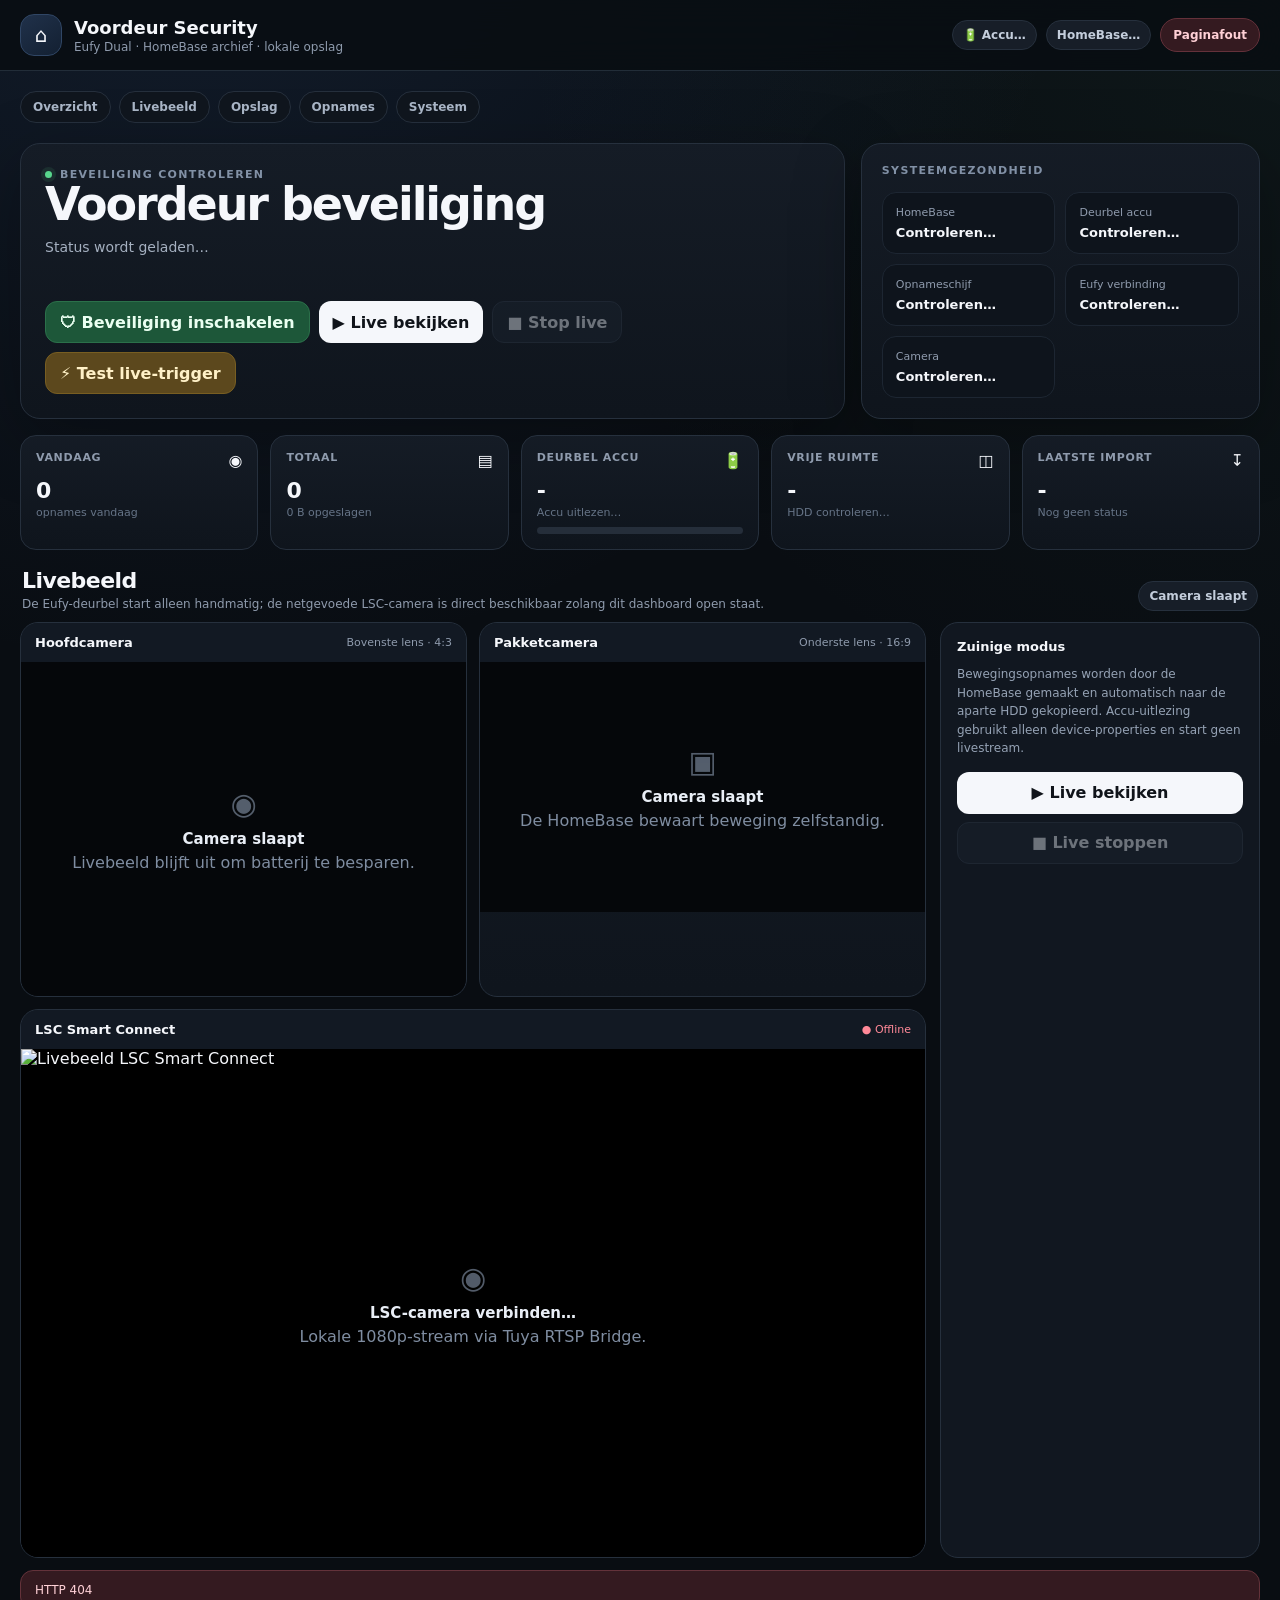
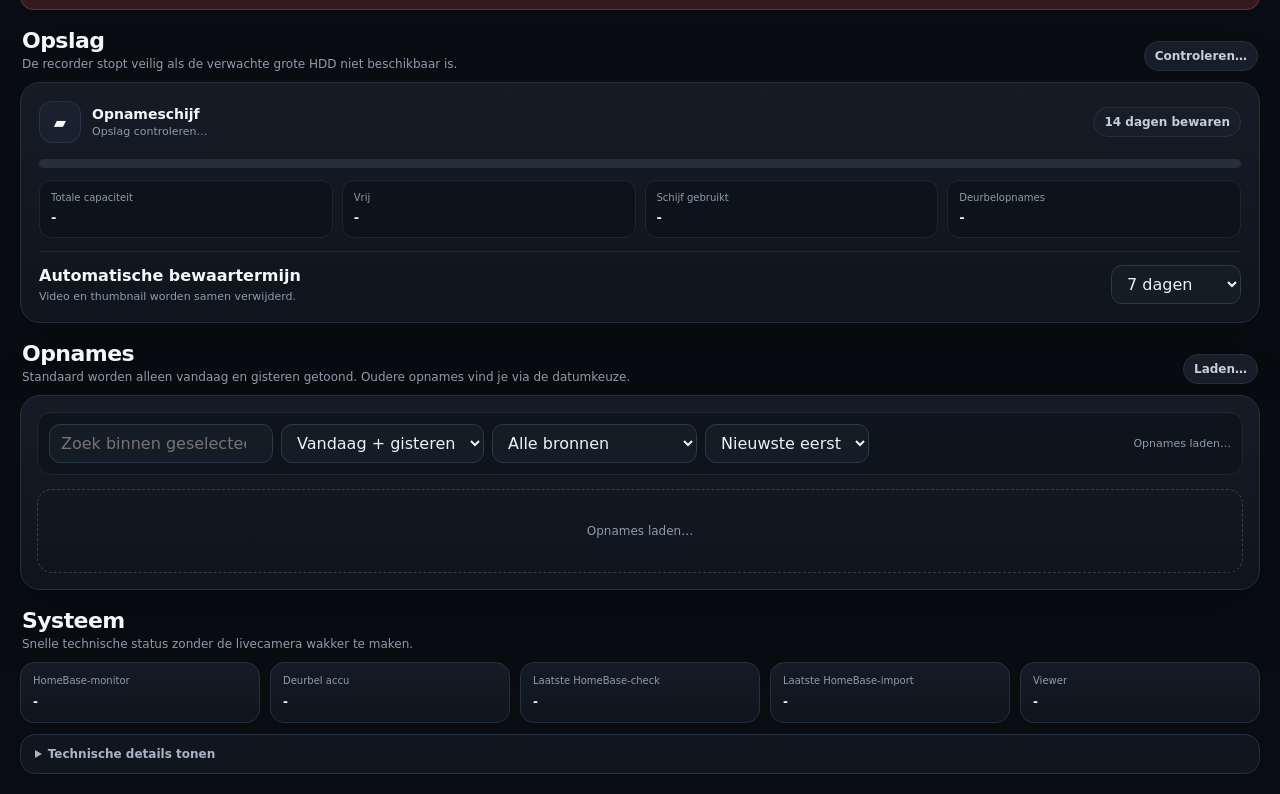
==== commit fa800de9: "Add LSC camera to Security Center" ====
--- a/public/security.html
+++ b/public/security.html
@@ -33,6 +33,13 @@
     .modal{position:fixed;inset:0;z-index:100;display:none;align-items:center;justify-content:center;padding:20px;background:rgba(3,5,8,.84);backdrop-filter:blur(10px)}.modal.open{display:flex}.modal-card{width:min(100%,1050px);max-height:92vh;overflow:auto;background:#0e141c;border:1px solid #334052;border-radius:20px;box-shadow:0 30px 100px rgba(0,0,0,.55)}.modal-head{display:flex;align-items:center;justify-content:space-between;gap:12px;padding:13px 15px;border-bottom:1px solid var(--line)}.modal-title strong{display:block;font-size:13px}.modal-title span{display:block;color:var(--muted);font-size:10px;margin-top:2px}.modal-close{width:36px;height:36px;border-radius:10px;background:#1a2330;color:#fff;border:1px solid #303d4d;cursor:pointer}.modal-video{width:100%;max-height:70vh;display:block;background:#000}.modal-actions{display:flex;gap:8px;justify-content:flex-end;padding:12px 15px;border-top:1px solid var(--line)}
     .toast{position:fixed;right:18px;bottom:18px;z-index:120;display:none;max-width:min(380px,calc(100vw - 36px));padding:11px 13px;border-radius:12px;background:#18212c;border:1px solid #344356;color:#eaf0f8;box-shadow:0 16px 55px rgba(0,0,0,.4);font-size:12px}.toast.show{display:block}
     @media(max-width:1150px){.metrics{grid-template-columns:repeat(3,1fr)}.system-grid{grid-template-columns:repeat(3,1fr)}}@media(max-width:1050px){.hero{grid-template-columns:1fr}.live-layout{grid-template-columns:1fr}.live-side{display:grid;grid-template-columns:1fr 1fr;gap:12px}}@media(max-width:720px){.shell{padding:12px}.topbar{margin:-12px -12px 14px;padding:11px 12px}.brand-sub{display:none}.top-actions .battery-top{display:none}.camera-grid{grid-template-columns:1fr}.live-side{display:block}.action-stack{margin-top:14px}.metrics{grid-template-columns:repeat(2,1fr)}.storage-grid{grid-template-columns:repeat(2,1fr)}.retention-row{align-items:stretch;flex-direction:column}.filters{width:100%}.filters>*{flex:1;min-width:135px}input[type=search]{width:100%;min-width:100%;flex-basis:100%}.recording-grid{grid-template-columns:1fr}.system-grid{grid-template-columns:repeat(2,1fr)}}@media(max-width:440px){.health-grid{grid-template-columns:1fr}.system-grid{grid-template-columns:1fr}}
+
+    .camera-card.lsc-card{grid-column:1/-1}
+    .camera-view.lsc{aspect-ratio:16/9;position:relative;background:#05070a}
+    .lsc-source{position:absolute;inset:0;width:100%;height:100%;object-fit:contain;background:#000}
+    #lscStatus.online{color:#7ee2a8}
+    #lscStatus.connecting{color:#f4c35d}
+    #lscStatus.offline{color:#ff8998}
   </style>
 </head>
 <body>
@@ -71,11 +78,27 @@
     </section>
 
     <section id="live" class="section">
-      <div class="section-head"><div><h2>Livebeeld</h2><p>Alleen actief wanneer je het handmatig opent; automatische HomeBase-opnames starten geen livestream.</p></div><span id="liveBadge" class="badge">Camera slaapt</span></div>
+      <div class="section-head"><div><h2>Livebeeld</h2><p>De Eufy-deurbel start alleen handmatig; de netgevoede LSC-camera is direct beschikbaar zolang dit dashboard open staat.</p></div><span id="liveBadge" class="badge">Camera slaapt</span></div>
       <div class="live-layout">
         <div class="camera-grid">
           <article class="camera-card"><div class="camera-head"><strong>Hoofdcamera</strong><span>Bovenste lens · 4:3</span></div><div class="camera-view top"><img id="topStream" class="crop-source" alt="Livebeeld hoofdcamera"><div class="placeholder dual-placeholder"><div><div class="placeholder-icon">◉</div><strong>Camera slaapt</strong>Livebeeld blijft uit om batterij te besparen.</div></div></div></article>
           <article class="camera-card"><div class="camera-head"><strong>Pakketcamera</strong><span>Onderste lens · 16:9</span></div><div class="camera-view bottom"><img id="bottomStream" class="crop-source" alt="Livebeeld pakketcamera"><div class="placeholder dual-placeholder"><div><div class="placeholder-icon">▣</div><strong>Camera slaapt</strong>De HomeBase bewaart beweging zelfstandig.</div></div></div></article>
+          <article class="camera-card lsc-card">
+            <div class="camera-head">
+              <strong>LSC Smart Connect</strong>
+              <span id="lscStatus">Netgevoed · verbinden…</span>
+            </div>
+            <div class="camera-view lsc">
+              <img id="lscStream" class="lsc-source" src="/lsc/stream.mjpg" alt="Livebeeld LSC Smart Connect">
+              <div id="lscPlaceholder" class="placeholder">
+                <div>
+                  <div class="placeholder-icon">◉</div>
+                  <strong>LSC-camera verbinden…</strong>
+                  Lokale 1080p-stream via Tuya RTSP Bridge.
+                </div>
+              </div>
+            </div>
+          </article>
         </div>
         <aside class="live-side"><div><div class="live-side-title">Zuinige modus</div><p class="live-note">Bewegingsopnames worden door de HomeBase gemaakt en automatisch naar de aparte HDD gekopieerd. Accu-uitlezing gebruikt alleen device-properties en start geen livestream.</p></div><div class="action-stack"><button id="sideStart" class="btn primary">▶ Live bekijken</button><button id="sideStop" class="btn dark" disabled>■ Live stoppen</button></div></aside>
       </div>
@@ -184,5 +207,68 @@
 [sourceFilter,dateFilter,sortFilter].forEach(e=>e.onchange=renderRecordings);searchFilter.oninput=renderRecordings;modalClose.onclick=closeModal;modal.onclick=e=>{if(e.target===modal)closeModal()};modalDelete.onclick=()=>modalItem&&deleteRecording(modalItem.name);document.addEventListener('keydown',e=>{if(e.key==='Escape'&&modal.classList.contains('open'))closeModal()});
 refresh();loadRecordings();setInterval(refresh,1500);setInterval(loadRecordings,15000);
 </script>
+
+<script>
+(() => {
+  const img = document.getElementById('lscStream');
+  const status = document.getElementById('lscStatus');
+  const placeholder = document.getElementById('lscPlaceholder');
+
+  if (!img || !status || !placeholder) return;
+
+  let reconnectTimer = null;
+
+  function reconnect() {
+    if (reconnectTimer) return;
+    reconnectTimer = setTimeout(() => {
+      reconnectTimer = null;
+      img.src = '/lsc/stream.mjpg?t=' + Date.now();
+    }, 3000);
+  }
+
+  img.addEventListener('error', reconnect);
+
+  async function updateLscCamera() {
+    try {
+      const response = await fetch('/api/lsc/status', { cache:'no-store' });
+      const s = await response.json();
+
+      if (!s.configured) {
+        status.textContent = 'Niet ingesteld';
+        status.className = 'offline';
+        placeholder.style.display = 'grid';
+        return;
+      }
+
+      if (s.online) {
+        status.textContent = '● Online · 1080p';
+        status.className = 'online';
+        placeholder.style.display = 'none';
+        return;
+      }
+
+      if (s.active) {
+        status.textContent = '● Verbinden…';
+        status.className = 'connecting';
+        placeholder.style.display = 'grid';
+        return;
+      }
+
+      status.textContent = '● Gereed';
+      status.className = '';
+      placeholder.style.display = 'grid';
+    } catch {
+      status.textContent = '● Offline';
+      status.className = 'offline';
+      placeholder.style.display = 'grid';
+      reconnect();
+    }
+  }
+
+  updateLscCamera();
+  setInterval(updateLscCamera, 1500);
+})();
+</script>
+
 </body>
 </html>
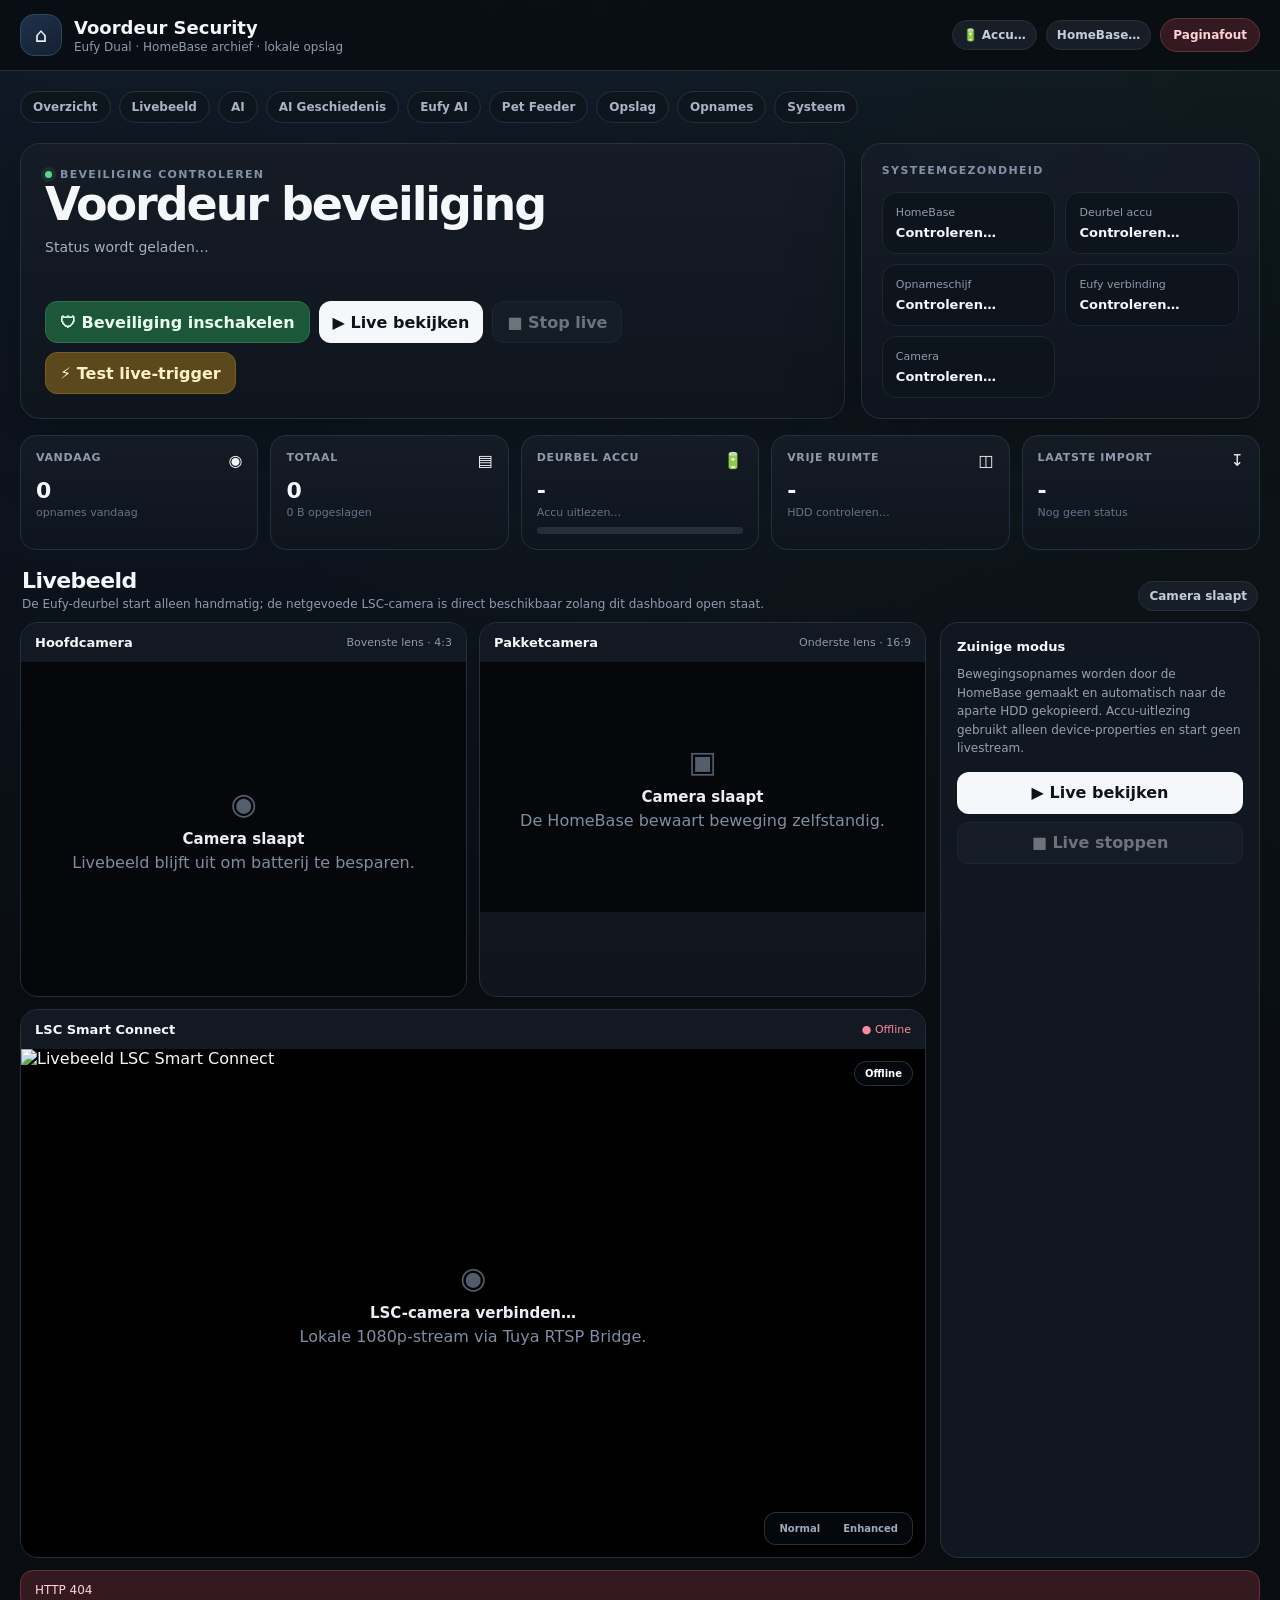
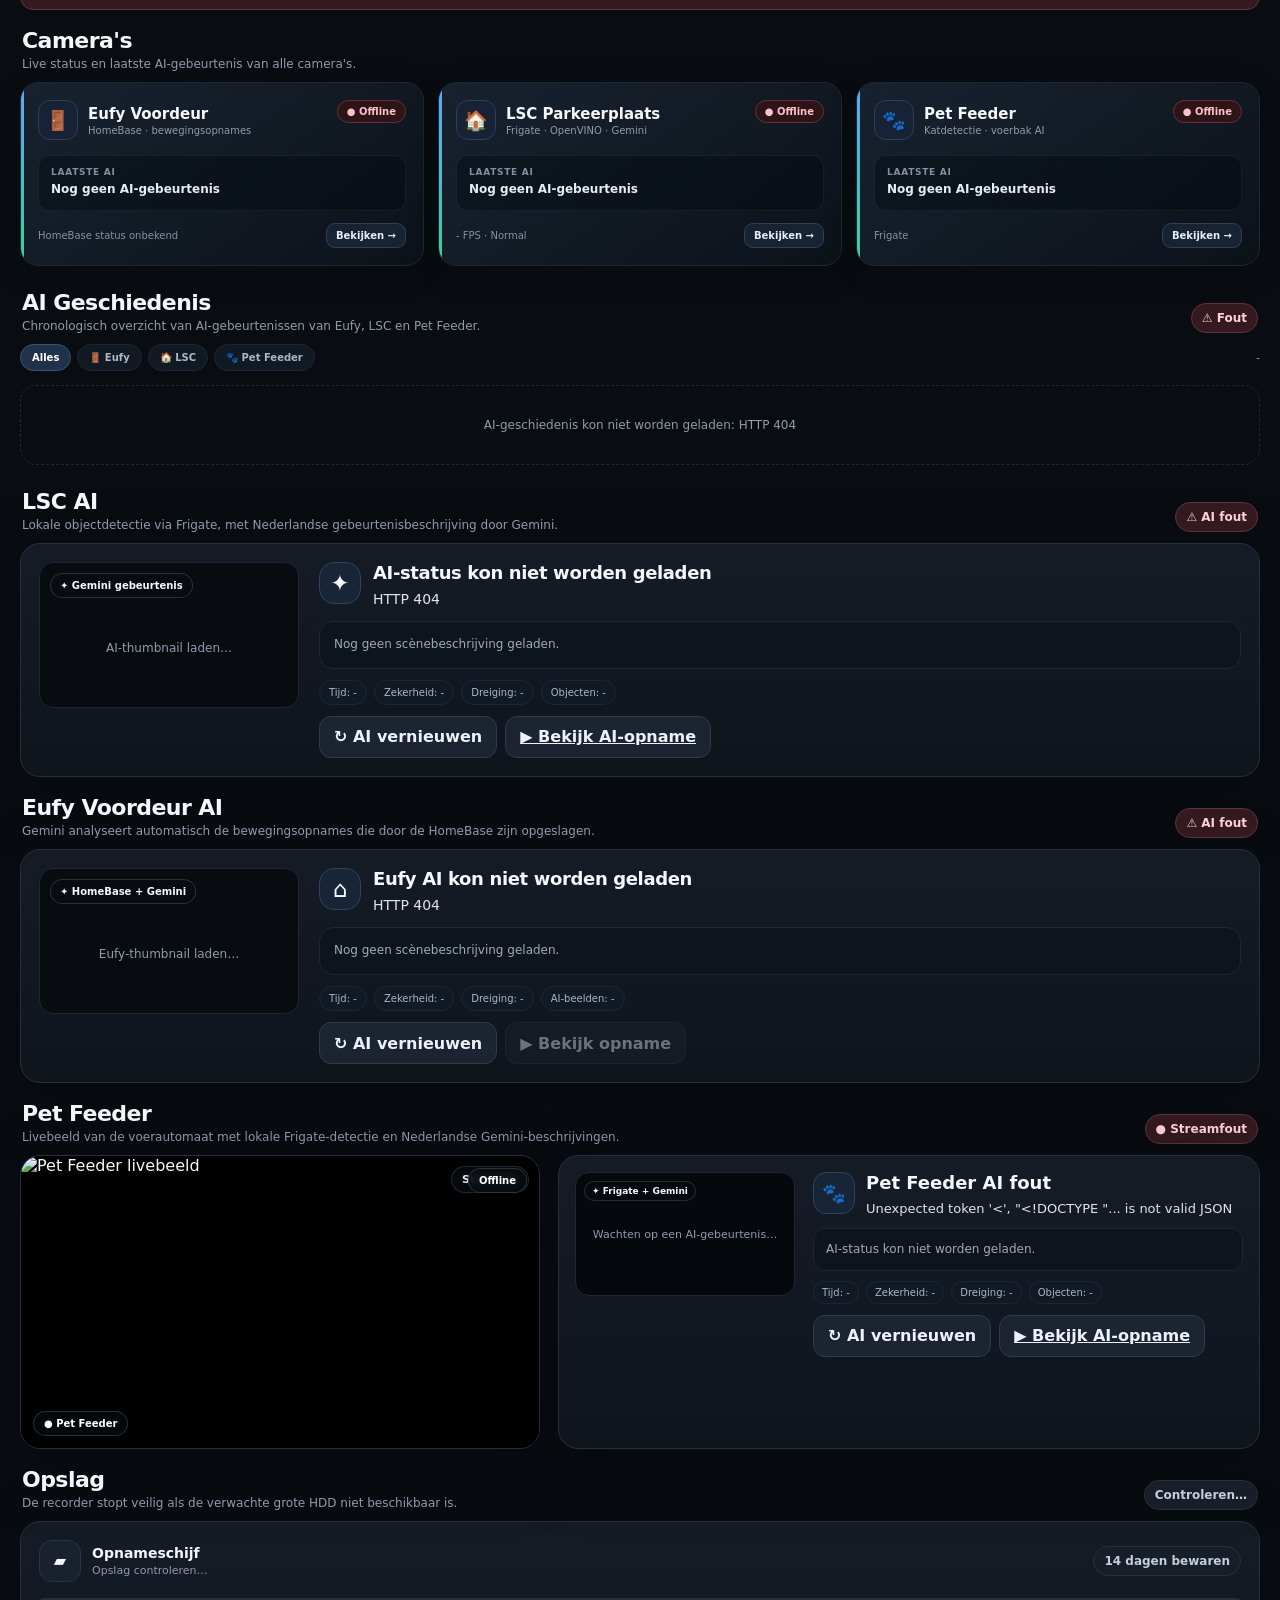
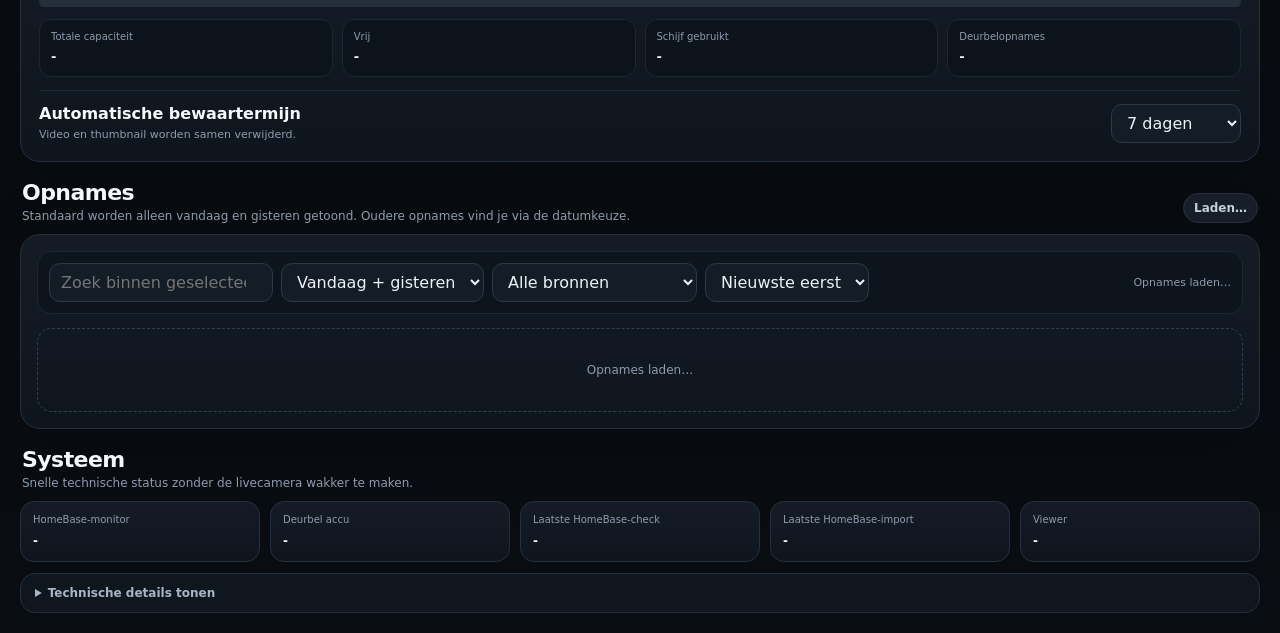
==== commit 6de3ac1f: "Sync current security system from server" ====
--- a/public/security.html
+++ b/public/security.html
@@ -24,6 +24,23 @@
     .live-layout{display:grid;grid-template-columns:minmax(0,1fr) 320px;gap:14px}.camera-grid{display:grid;grid-template-columns:repeat(2,minmax(0,1fr));gap:12px}.camera-card{border-radius:18px;overflow:hidden;box-shadow:none}.camera-head{display:flex;align-items:center;justify-content:space-between;gap:10px;padding:12px 14px;background:#121923}.camera-head strong{font-size:13px}.camera-head span{font-size:11px;color:var(--muted)}
     .camera-view{position:relative;overflow:hidden;background:#05070a}.camera-view.top{aspect-ratio:4 / 3}.camera-view.bottom{aspect-ratio:16 / 9}.crop-source{position:absolute;left:0;width:100%;object-fit:fill;display:none;background:#000}.camera-view.top .crop-source{top:0;height:191.666667%}.camera-view.bottom .crop-source{top:-155.555556%;height:255.555556%}
     .placeholder{position:absolute;inset:0;display:grid;place-items:center;text-align:center;padding:24px;color:#7f8da1}.placeholder strong{display:block;color:#e9eef6;font-size:15px;margin-bottom:5px}.placeholder-icon{font-size:30px;opacity:.65;margin-bottom:9px}.live-side{padding:16px;border-radius:18px;border:1px solid var(--line);background:var(--panel);box-shadow:none}.live-side-title{font-size:13px;font-weight:800;margin-bottom:11px}.live-note{font-size:12px;line-height:1.55;color:#95a2b4}.action-stack{display:grid;gap:8px;margin-top:14px}.action-stack .btn{width:100%}.alert{display:none;margin-top:12px;padding:12px 14px;border-radius:13px;background:var(--dangerbg);border:1px solid #63323a;color:#ffd1d7;font-size:12px;white-space:pre-wrap}
+    .ai-panel{padding:18px;display:grid;gap:14px}
+    .ai-visual{position:relative;width:min(100%,500px);border-radius:16px;overflow:hidden;background:#080c11;border:1px solid var(--soft)}
+    .ai-thumb{display:none;width:100%;max-height:280px;object-fit:contain;background:#05080c}
+    .ai-thumb-placeholder{min-height:170px;display:grid;place-items:center;text-align:center;padding:24px;color:var(--muted);font-size:12px}
+    .ai-thumb-badge{position:absolute;top:10px;left:10px;padding:6px 9px;border-radius:999px;background:rgba(8,13,19,.88);border:1px solid rgba(255,255,255,.15);font-size:10px;font-weight:800}
+
+    .ai-top{display:flex;align-items:flex-start;justify-content:space-between;gap:14px}
+    .ai-icon{flex:0 0 auto;width:48px;height:48px;border-radius:15px;display:grid;place-items:center;background:#182536;border:1px solid #2e435d;font-size:23px}
+    .ai-content{min-width:0;flex:1}
+    .ai-title{font-size:18px;font-weight:830;letter-spacing:-.02em}
+    .ai-summary{margin-top:7px;color:#dce5f1;font-size:14px;line-height:1.55}
+    .ai-scene{padding:13px 14px;border-radius:14px;background:#0d141c;border:1px solid var(--soft);color:#9eabba;font-size:12px;line-height:1.65}
+    .ai-meta{display:flex;gap:8px;flex-wrap:wrap}
+    .ai-meta span{padding:6px 9px;border-radius:999px;background:#111a24;border:1px solid var(--soft);font-size:10px;color:#a9b6c7}
+    .ai-actions{display:flex;gap:8px;flex-wrap:wrap}
+    .ai-empty{color:var(--muted);font-size:13px;line-height:1.55}
+
     .storage{padding:18px}.storage-header{display:flex;align-items:center;justify-content:space-between;gap:12px;flex-wrap:wrap}.storage-title-wrap{display:flex;align-items:center;gap:11px}.storage-icon{width:42px;height:42px;display:grid;place-items:center;border-radius:13px;background:#18212d;border:1px solid #293545}.storage-title{font-weight:800;font-size:14px}.storage-sub{font-size:11px;color:var(--muted);margin-top:3px}.storage-bar{height:9px;border-radius:999px;overflow:hidden;background:#252e3a;margin-top:16px}.storage-bar>div{height:100%;width:0;background:linear-gradient(90deg,#628bd0,#77a9f6);transition:width .3s}.storage-grid{display:grid;grid-template-columns:repeat(4,minmax(0,1fr));gap:9px;margin-top:12px}.storage-stat{padding:11px;border-radius:12px;background:#0d131a;border:1px solid var(--soft)}.storage-stat span{display:block;color:var(--muted);font-size:10px;margin-bottom:4px}.storage-stat b{font-size:13px}.retention-row{display:flex;align-items:center;justify-content:space-between;gap:12px;margin-top:13px;padding-top:13px;border-top:1px solid var(--soft)}
     select,input[type=search]{min-height:39px;border-radius:11px;background:#141c26;color:#edf2f8;border:1px solid #2d3948;padding:8px 11px}input[type=search]{min-width:220px}select:focus,input:focus{border-color:#567cae;outline:2px solid rgba(114,167,255,.15)}
     .recordings-panel{padding:16px}.recording-toolbar{display:flex;align-items:center;justify-content:space-between;gap:10px;flex-wrap:wrap;padding:11px;border-radius:14px;background:#0e141c;border:1px solid var(--soft);margin-bottom:14px}.filters{display:flex;gap:8px;flex-wrap:wrap;align-items:center}.recording-count{font-size:11px;color:var(--muted)}
@@ -41,6 +58,1272 @@
     #lscStatus.connecting{color:#f4c35d}
     #lscStatus.offline{color:#ff8998}
   </style>
+
+
+
+
+<style id="ai-layout-fix-v2">
+
+/* AI kaart zelf */
+#ai .ai-panel{
+  display:block !important;
+  padding:18px !important;
+  min-height:0 !important;
+}
+
+/* Thumbnail links, informatie rechts */
+#ai .ai-main{
+  display:grid !important;
+  grid-template-columns:260px minmax(0,1fr) !important;
+  gap:20px !important;
+  align-items:start !important;
+  width:100% !important;
+}
+
+/* Thumbnail */
+#ai .ai-visual{
+  position:relative !important;
+  width:260px !important;
+  height:146px !important;
+  max-width:none !important;
+  aspect-ratio:auto !important;
+  margin:0 !important;
+  overflow:hidden !important;
+  border-radius:14px !important;
+}
+
+#ai .ai-thumb{
+  width:100% !important;
+  height:100% !important;
+  max-height:none !important;
+  object-fit:cover !important;
+}
+
+/* Alles rechts van de thumbnail */
+#ai .ai-info{
+  display:flex !important;
+  flex-direction:column !important;
+  gap:11px !important;
+  min-width:0 !important;
+  width:100% !important;
+}
+
+#ai .ai-top{
+  display:flex !important;
+  align-items:flex-start !important;
+  gap:12px !important;
+  margin:0 !important;
+}
+
+#ai .ai-icon{
+  width:42px !important;
+  height:42px !important;
+  flex:0 0 42px !important;
+}
+
+#ai .ai-content{
+  flex:1 !important;
+  min-width:0 !important;
+}
+
+#ai .ai-title{
+  font-size:18px !important;
+  line-height:1.25 !important;
+}
+
+#ai .ai-summary{
+  margin-top:5px !important;
+  line-height:1.5 !important;
+}
+
+#ai .ai-scene{
+  width:100% !important;
+  margin:0 !important;
+}
+
+#ai .ai-meta{
+  display:flex !important;
+  flex-wrap:wrap !important;
+  gap:7px !important;
+  margin:0 !important;
+}
+
+#ai .ai-actions{
+  display:flex !important;
+  flex-wrap:wrap !important;
+  gap:8px !important;
+  margin:0 !important;
+}
+
+/* Tablet / mobiel */
+@media(max-width:800px){
+  #ai .ai-main{
+    grid-template-columns:1fr !important;
+  }
+
+  #ai .ai-visual{
+    width:100% !important;
+    max-width:320px !important;
+    height:auto !important;
+    aspect-ratio:16/9 !important;
+  }
+}
+
+</style>
+
+
+<style id="eufy-ai-layout">
+
+#eufyAi .ai-panel{
+  display:block !important;
+  padding:18px !important;
+  min-height:0 !important;
+}
+
+#eufyAi .ai-main{
+  display:grid !important;
+  grid-template-columns:260px minmax(0,1fr) !important;
+  gap:20px !important;
+  align-items:start !important;
+  width:100% !important;
+}
+
+#eufyAi .ai-visual{
+  position:relative !important;
+  width:260px !important;
+  height:146px !important;
+  max-width:none !important;
+  aspect-ratio:auto !important;
+  margin:0 !important;
+  overflow:hidden !important;
+  border-radius:14px !important;
+  background:#080c11 !important;
+  border:1px solid var(--soft) !important;
+}
+
+#eufyAi .ai-thumb{
+  width:100% !important;
+  height:100% !important;
+  max-height:none !important;
+  object-fit:cover !important;
+}
+
+#eufyAi .ai-info{
+  display:flex !important;
+  flex-direction:column !important;
+  gap:11px !important;
+  min-width:0 !important;
+  width:100% !important;
+}
+
+#eufyAi .ai-top{
+  display:flex !important;
+  align-items:flex-start !important;
+  gap:12px !important;
+  margin:0 !important;
+}
+
+#eufyAi .ai-icon{
+  width:42px !important;
+  height:42px !important;
+  flex:0 0 42px !important;
+}
+
+#eufyAi .ai-content{
+  flex:1 !important;
+  min-width:0 !important;
+}
+
+#eufyAi .ai-title{
+  font-size:18px !important;
+  line-height:1.25 !important;
+}
+
+#eufyAi .ai-summary{
+  margin-top:5px !important;
+  line-height:1.5 !important;
+}
+
+#eufyAi .ai-scene{
+  width:100% !important;
+  margin:0 !important;
+}
+
+#eufyAi .ai-meta{
+  display:flex !important;
+  flex-wrap:wrap !important;
+  gap:7px !important;
+  margin:0 !important;
+}
+
+#eufyAi .ai-actions{
+  display:flex !important;
+  flex-wrap:wrap !important;
+  gap:8px !important;
+  margin:0 !important;
+}
+
+@media(max-width:800px){
+  #eufyAi .ai-main{
+    grid-template-columns:1fr !important;
+  }
+
+  #eufyAi .ai-visual{
+    width:100% !important;
+    max-width:320px !important;
+    height:auto !important;
+    aspect-ratio:16/9 !important;
+  }
+}
+
+</style>
+
+
+
+<style id="petfeeder-dashboard-style">
+
+#petfeeder .pf-dashboard{
+  display:grid;
+  grid-template-columns:minmax(430px,520px) minmax(0,1fr);
+  gap:16px;
+  align-items:stretch;
+}
+
+#petfeeder .pf-panel{
+  min-width:0;
+  height:100%;
+}
+
+#petfeeder .pf-live-head{
+  display:flex;
+  align-items:center;
+  justify-content:space-between;
+  gap:12px;
+  margin-bottom:10px;
+}
+
+#petfeeder .pf-live-frame{
+  position:relative;
+  overflow:hidden;
+  border-radius:16px;
+  border:1px solid var(--soft);
+  background:#05080c;
+  box-shadow:inset 0 1px 0 rgba(255,255,255,.03);
+}
+
+#petfeeder .pf-live-frame img{
+  display:block;
+  width:100%;
+  aspect-ratio:16/9;
+  object-fit:cover;
+  background:#000;
+}
+
+#petfeeder .pf-live-badges{
+  position:absolute;
+  top:10px;
+  right:10px;
+  z-index:2;
+  display:flex;
+  gap:8px;
+  align-items:center;
+}
+
+#petfeeder .pf-live-pill{
+  display:inline-flex;
+  align-items:center;
+  gap:6px;
+  padding:6px 10px;
+  border-radius:999px;
+  background:rgba(8,13,19,.82);
+  border:1px solid rgba(255,255,255,.12);
+  backdrop-filter:blur(6px);
+  font-size:11px;
+  font-weight:800;
+  color:#eef4ff;
+}
+
+#petfeeder .pf-live-label{
+  position:absolute;
+  left:10px;
+  bottom:10px;
+  padding:5px 9px;
+  border-radius:999px;
+  background:rgba(8,13,19,.82);
+  border:1px solid rgba(255,255,255,.12);
+  font-size:10px;
+  font-weight:800;
+  color:#eef4ff;
+}
+
+#petfeeder .pf-ai-main{
+  display:grid;
+  grid-template-columns:180px minmax(0,1fr);
+  gap:18px;
+  align-items:start;
+}
+
+#petfeeder .pf-ai-visual{
+  position:relative;
+  width:180px;
+  height:102px;
+  overflow:hidden;
+  border-radius:14px;
+  border:1px solid var(--soft);
+  background:#05080c;
+  flex:0 0 180px;
+}
+
+#petfeeder .pf-ai-thumb{
+  display:none;
+  width:100%;
+  height:100%;
+  object-fit:cover;
+}
+
+#petfeeder .pf-ai-placeholder{
+  position:absolute;
+  inset:0;
+  display:grid;
+  place-items:center;
+  padding:15px;
+  color:var(--muted);
+  font-size:11px;
+  text-align:center;
+}
+
+#petfeeder .pf-ai-badge{
+  position:absolute;
+  top:8px;
+  left:8px;
+  z-index:2;
+  padding:4px 7px;
+  border-radius:999px;
+  background:rgba(6,11,17,.88);
+  border:1px solid rgba(255,255,255,.14);
+  font-size:9px;
+  font-weight:800;
+}
+
+#petfeeder .pf-ai-info{
+  display:flex;
+  flex-direction:column;
+  gap:10px;
+  min-width:0;
+}
+
+#petfeeder .pf-ai-top{
+  display:flex;
+  gap:11px;
+  align-items:flex-start;
+}
+
+#petfeeder .pf-ai-icon{
+  width:42px;
+  height:42px;
+  flex:0 0 42px;
+  display:grid;
+  place-items:center;
+  border-radius:13px;
+  background:#182536;
+  border:1px solid #2e435d;
+  font-size:19px;
+}
+
+#petfeeder .pf-ai-title{
+  font-size:17px;
+  font-weight:830;
+  line-height:1.25;
+}
+
+#petfeeder .pf-ai-summary{
+  margin-top:4px;
+  color:#dce5f1;
+  font-size:13px;
+  line-height:1.5;
+}
+
+#petfeeder .pf-ai-scene{
+  padding:11px 12px;
+  border-radius:12px;
+  background:#0d141c;
+  border:1px solid var(--soft);
+  color:#9eabba;
+  font-size:12px;
+  line-height:1.55;
+}
+
+#petfeeder .pf-ai-meta{
+  display:flex;
+  gap:7px;
+  flex-wrap:wrap;
+}
+
+#petfeeder .pf-ai-meta span{
+  padding:5px 8px;
+  border-radius:999px;
+  background:#111a24;
+  border:1px solid var(--soft);
+  font-size:10px;
+  color:#a9b6c7;
+}
+
+#petfeeder .pf-actions{
+  display:flex;
+  gap:8px;
+  flex-wrap:wrap;
+}
+
+@media(max-width:1100px){
+  #petfeeder .pf-dashboard{
+    grid-template-columns:1fr;
+  }
+}
+
+@media(max-width:700px){
+  #petfeeder .pf-ai-main{
+    grid-template-columns:1fr;
+  }
+
+  #petfeeder .pf-ai-visual{
+    width:100%;
+    max-width:320px;
+    height:auto;
+    aspect-ratio:16/9;
+  }
+}
+
+</style>
+
+
+
+<style id="petfeeder-polish">
+
+/* Hoofdindeling */
+#petfeeder .pf-dashboard{
+  display:grid !important;
+  grid-template-columns:minmax(400px,520px) minmax(0,1fr) !important;
+  gap:18px !important;
+  align-items:stretch !important;
+}
+
+/* Beide kaarten */
+#petfeeder .pf-panel{
+  margin:0 !important;
+  min-width:0 !important;
+}
+
+/* Livekaart */
+#petfeeder .pf-live-panel{
+  padding:0 !important;
+  overflow:hidden !important;
+  background:#090e14 !important;
+}
+
+/* Livebeeld */
+#petfeeder .pf-live-frame{
+  position:relative !important;
+  width:100% !important;
+  height:100% !important;
+  min-height:270px !important;
+  overflow:hidden !important;
+  border:0 !important;
+  border-radius:16px !important;
+  background:#000 !important;
+}
+
+#petfeeder .pf-live-frame img{
+  display:block !important;
+  width:100% !important;
+  height:100% !important;
+  min-height:270px !important;
+  aspect-ratio:16/9 !important;
+  object-fit:cover !important;
+  background:#000 !important;
+}
+
+/* Camera naam onderin */
+#petfeeder .pf-live-label{
+  position:absolute !important;
+  left:12px !important;
+  bottom:12px !important;
+  z-index:3 !important;
+
+  padding:6px 10px !important;
+  border-radius:999px !important;
+
+  background:rgba(5,10,15,.82) !important;
+  backdrop-filter:blur(6px);
+
+  border:1px solid rgba(255,255,255,.16) !important;
+
+  font-size:10px !important;
+  font-weight:800 !important;
+  color:#fff !important;
+
+  box-shadow:0 3px 12px rgba(0,0,0,.25);
+}
+
+/* FPS rechtsboven */
+#petfeeder .pf-fps-overlay{
+  position:absolute !important;
+  top:12px !important;
+  right:12px !important;
+  z-index:3 !important;
+
+  padding:6px 10px !important;
+  border-radius:999px !important;
+
+  background:rgba(5,10,15,.82) !important;
+  backdrop-filter:blur(6px);
+
+  border:1px solid rgba(255,255,255,.16) !important;
+
+  color:#fff !important;
+  font-size:10px !important;
+  font-weight:800 !important;
+
+  box-shadow:0 3px 12px rgba(0,0,0,.25);
+}
+
+/* AI-kaart */
+#petfeeder .pf-ai-panel{
+  padding:16px !important;
+  display:flex !important;
+  align-items:flex-start !important;
+}
+
+/* AI-layout */
+#petfeeder .pf-ai-main{
+  display:grid !important;
+  grid-template-columns:220px minmax(0,1fr) !important;
+  gap:18px !important;
+  width:100% !important;
+  align-items:start !important;
+}
+
+#petfeeder .pf-ai-visual{
+  width:220px !important;
+  height:124px !important;
+  margin:0 !important;
+  border-radius:14px !important;
+}
+
+#petfeeder .pf-ai-info{
+  gap:10px !important;
+  width:100% !important;
+}
+
+#petfeeder .pf-ai-title{
+  font-size:18px !important;
+  line-height:1.25 !important;
+}
+
+#petfeeder .pf-ai-scene{
+  width:100% !important;
+  margin:0 !important;
+}
+
+#petfeeder .pf-actions{
+  margin-top:1px !important;
+}
+
+/* Tablet */
+@media(max-width:1050px){
+
+  #petfeeder .pf-dashboard{
+    grid-template-columns:1fr !important;
+  }
+
+  #petfeeder .pf-live-panel{
+    max-width:650px !important;
+  }
+
+}
+
+/* Mobiel */
+@media(max-width:700px){
+
+  #petfeeder .pf-ai-main{
+    grid-template-columns:1fr !important;
+  }
+
+  #petfeeder .pf-ai-visual{
+    width:100% !important;
+    max-width:320px !important;
+    height:auto !important;
+    aspect-ratio:16/9 !important;
+  }
+
+  #petfeeder .pf-live-frame,
+  #petfeeder .pf-live-frame img{
+    min-height:0 !important;
+  }
+
+}
+
+</style>
+
+
+<style id="lsc-fps-style">
+#lscFpsOverlay{
+  position:absolute;
+  top:12px;
+  right:12px;
+  z-index:20;
+
+  padding:6px 10px;
+  border-radius:999px;
+
+  background:rgba(5,10,15,.82);
+  backdrop-filter:blur(6px);
+
+  border:1px solid rgba(255,255,255,.16);
+
+  color:#fff;
+  font-size:10px;
+  font-weight:800;
+
+  box-shadow:0 3px 12px rgba(0,0,0,.25);
+
+  pointer-events:none;
+}
+</style>
+
+
+<style id="lsc-mode-style">
+
+#lscModeSwitch{
+  position:absolute;
+  right:12px;
+  bottom:12px;
+  z-index:25;
+
+  display:flex;
+  gap:3px;
+
+  padding:4px;
+
+  border-radius:12px;
+
+  background:rgba(5,10,15,.84);
+  backdrop-filter:blur(7px);
+
+  border:1px solid rgba(255,255,255,.16);
+
+  box-shadow:0 3px 14px rgba(0,0,0,.30);
+}
+
+#lscModeSwitch button{
+  appearance:none;
+  border:0;
+
+  padding:6px 10px;
+
+  border-radius:8px;
+
+  background:transparent;
+  color:#9eabba;
+
+  font-family:inherit;
+  font-size:10px;
+  font-weight:800;
+
+  cursor:pointer;
+
+  transition:
+    background .15s ease,
+    color .15s ease,
+    transform .15s ease;
+}
+
+#lscModeSwitch button:hover{
+  color:#fff;
+}
+
+#lscModeSwitch button:active{
+  transform:scale(.96);
+}
+
+#lscModeSwitch button.active{
+  background:#24364b;
+  color:#fff;
+
+  box-shadow:
+    inset 0 0 0 1px rgba(255,255,255,.08),
+    0 2px 7px rgba(0,0,0,.20);
+}
+
+#lscModeSwitch.busy{
+  opacity:.55;
+  pointer-events:none;
+}
+
+</style>
+
+
+<style id="camera-overview-style">
+
+#cameraOverview{
+  margin-bottom:24px;
+}
+
+.camera-overview-grid{
+  display:grid;
+  grid-template-columns:repeat(3,minmax(0,1fr));
+  gap:14px;
+}
+
+.camera-overview-card{
+  position:relative;
+  overflow:hidden;
+
+  min-width:0;
+  padding:17px;
+
+  border-radius:18px;
+  border:1px solid var(--soft);
+
+  background:
+    linear-gradient(
+      145deg,
+      rgba(25,36,49,.92),
+      rgba(12,18,26,.96)
+    );
+
+  box-shadow:
+    0 8px 30px rgba(0,0,0,.16);
+}
+
+.camera-overview-card::before{
+  content:"";
+  position:absolute;
+  inset:0 auto 0 0;
+  width:3px;
+
+  background:
+    linear-gradient(
+      to bottom,
+      #60a5fa,
+      #34d399
+    );
+}
+
+.camera-overview-top{
+  display:flex;
+  align-items:flex-start;
+  justify-content:space-between;
+  gap:12px;
+}
+
+.camera-overview-name{
+  display:flex;
+  align-items:center;
+  gap:10px;
+  min-width:0;
+}
+
+.camera-overview-icon{
+  width:40px;
+  height:40px;
+  flex:0 0 40px;
+
+  display:grid;
+  place-items:center;
+
+  border-radius:12px;
+
+  background:#172335;
+  border:1px solid #2b405b;
+
+  font-size:19px;
+}
+
+.camera-overview-title{
+  font-size:15px;
+  font-weight:850;
+}
+
+.camera-overview-sub{
+  margin-top:2px;
+  font-size:10px;
+  color:var(--muted);
+}
+
+.camera-overview-state{
+  flex:0 0 auto;
+
+  padding:5px 9px;
+  border-radius:999px;
+
+  font-size:10px;
+  font-weight:800;
+
+  background:#111a24;
+  border:1px solid var(--soft);
+  color:#aab7c7;
+}
+
+.camera-overview-state.good{
+  color:#b9f8d2;
+  background:#10261c;
+  border-color:#275e43;
+}
+
+.camera-overview-state.warn{
+  color:#ffe7a0;
+  background:#29220f;
+  border-color:#665724;
+}
+
+.camera-overview-state.bad{
+  color:#ffc1c8;
+  background:#2c1418;
+  border-color:#693039;
+}
+
+.camera-overview-ai{
+  margin-top:15px;
+
+  min-height:54px;
+
+  padding:11px 12px;
+
+  border-radius:12px;
+
+  background:rgba(6,11,17,.48);
+  border:1px solid rgba(255,255,255,.06);
+}
+
+.camera-overview-ai-label{
+  margin-bottom:4px;
+
+  text-transform:uppercase;
+  letter-spacing:.08em;
+
+  font-size:9px;
+  font-weight:800;
+
+  color:#8290a2;
+}
+
+.camera-overview-ai-title{
+  overflow:hidden;
+
+  font-size:12px;
+  font-weight:750;
+  line-height:1.45;
+
+  color:#e5edf7;
+
+  text-overflow:ellipsis;
+  white-space:nowrap;
+}
+
+.camera-overview-bottom{
+  display:flex;
+  align-items:center;
+  justify-content:space-between;
+  gap:10px;
+
+  margin-top:12px;
+}
+
+.camera-overview-meta{
+  min-width:0;
+
+  overflow:hidden;
+
+  font-size:10px;
+  color:#8492a4;
+
+  text-overflow:ellipsis;
+  white-space:nowrap;
+}
+
+.camera-overview-link{
+  flex:0 0 auto;
+
+  padding:6px 9px;
+  border-radius:9px;
+
+  text-decoration:none;
+
+  font-size:10px;
+  font-weight:800;
+
+  color:#e5edf7;
+  background:#172333;
+  border:1px solid #2c4058;
+}
+
+.camera-overview-link:hover{
+  background:#213149;
+}
+
+@media(max-width:1000px){
+  .camera-overview-grid{
+    grid-template-columns:1fr 1fr;
+  }
+}
+
+@media(max-width:650px){
+  .camera-overview-grid{
+    grid-template-columns:1fr;
+  }
+}
+
+</style>
+
+
+<style id="ai-history-style">
+
+#aiHistory{
+  margin-bottom:24px;
+}
+
+.ai-history-toolbar{
+  display:flex;
+  align-items:center;
+  justify-content:space-between;
+  gap:12px;
+  flex-wrap:wrap;
+
+  margin-bottom:14px;
+}
+
+.ai-history-filters{
+  display:flex;
+  gap:6px;
+  flex-wrap:wrap;
+}
+
+.ai-history-filter{
+  appearance:none;
+  border:1px solid var(--soft);
+
+  padding:7px 11px;
+
+  border-radius:999px;
+
+  color:#aab7c7;
+  background:#111923;
+
+  font-family:inherit;
+  font-size:10px;
+  font-weight:800;
+
+  cursor:pointer;
+
+  transition:
+    background .15s ease,
+    color .15s ease,
+    border-color .15s ease;
+}
+
+.ai-history-filter:hover{
+  color:#fff;
+  border-color:#3b536e;
+}
+
+.ai-history-filter.active{
+  color:#fff;
+  background:#203249;
+  border-color:#385575;
+}
+
+.ai-history-count{
+  color:var(--muted);
+  font-size:11px;
+}
+
+
+.ai-history-list{
+  display:grid;
+  gap:10px;
+}
+
+
+.ai-history-item{
+  display:grid;
+
+  grid-template-columns:
+    148px
+    minmax(0,1fr)
+    auto;
+
+  gap:14px;
+
+  align-items:center;
+
+  padding:12px;
+
+  border:1px solid var(--soft);
+  border-radius:16px;
+
+  background:
+    linear-gradient(
+      135deg,
+      rgba(18,27,38,.92),
+      rgba(10,16,23,.95)
+    );
+}
+
+
+.ai-history-thumb{
+  position:relative;
+
+  width:148px;
+  height:84px;
+
+  overflow:hidden;
+
+  border-radius:12px;
+
+  background:#06090d;
+  border:1px solid rgba(255,255,255,.07);
+}
+
+
+.ai-history-thumb img{
+  display:block;
+
+  width:100%;
+  height:100%;
+
+  object-fit:cover;
+}
+
+
+.ai-history-thumb-empty{
+  position:absolute;
+  inset:0;
+
+  display:grid;
+  place-items:center;
+
+  color:#718093;
+
+  font-size:10px;
+  text-align:center;
+  padding:10px;
+}
+
+
+.ai-history-source{
+  position:absolute;
+
+  left:7px;
+  bottom:7px;
+
+  padding:4px 7px;
+
+  border-radius:999px;
+
+  background:rgba(5,10,15,.85);
+
+  border:1px solid rgba(255,255,255,.14);
+
+  color:#fff;
+
+  font-size:8px;
+  font-weight:850;
+}
+
+
+.ai-history-content{
+  min-width:0;
+}
+
+
+.ai-history-head{
+  display:flex;
+
+  align-items:center;
+  gap:8px;
+
+  min-width:0;
+}
+
+
+.ai-history-title{
+  min-width:0;
+
+  overflow:hidden;
+
+  font-size:14px;
+  font-weight:850;
+
+  color:#eef4fb;
+
+  text-overflow:ellipsis;
+  white-space:nowrap;
+}
+
+
+.ai-history-threat{
+  flex:0 0 auto;
+
+  padding:4px 7px;
+
+  border-radius:999px;
+
+  background:#15202c;
+  border:1px solid #293a4c;
+
+  color:#aebccc;
+
+  font-size:9px;
+  font-weight:800;
+}
+
+
+.ai-history-threat.warn{
+  color:#ffe9a7;
+  background:#2b2410;
+  border-color:#665823;
+}
+
+
+.ai-history-threat.danger{
+  color:#ffc2c8;
+  background:#2f1519;
+  border-color:#693139;
+}
+
+
+.ai-history-summary{
+  margin-top:5px;
+
+  color:#acb8c7;
+
+  font-size:11px;
+  line-height:1.5;
+
+  overflow:hidden;
+
+  display:-webkit-box;
+  -webkit-box-orient:vertical;
+  -webkit-line-clamp:2;
+}
+
+
+.ai-history-meta{
+  display:flex;
+  gap:7px;
+  flex-wrap:wrap;
+
+  margin-top:8px;
+}
+
+
+.ai-history-meta span{
+  padding:4px 7px;
+
+  border-radius:999px;
+
+  background:#101923;
+  border:1px solid rgba(255,255,255,.06);
+
+  color:#8190a2;
+
+  font-size:9px;
+}
+
+
+.ai-history-actions{
+  display:flex;
+  flex-direction:column;
+  gap:7px;
+
+  min-width:118px;
+}
+
+
+.ai-history-open{
+  appearance:none;
+
+  display:inline-flex;
+  align-items:center;
+  justify-content:center;
+
+  border:1px solid #304760;
+
+  padding:8px 10px;
+
+  border-radius:10px;
+
+  text-decoration:none;
+
+  color:#eef4fb;
+  background:#172536;
+
+  font-family:inherit;
+  font-size:10px;
+  font-weight:800;
+
+  cursor:pointer;
+}
+
+
+.ai-history-open:hover{
+  background:#21344b;
+}
+
+
+.ai-history-empty{
+  padding:32px;
+
+  text-align:center;
+
+  border:1px dashed var(--soft);
+  border-radius:16px;
+
+  color:var(--muted);
+  font-size:12px;
+}
+
+
+@media(max-width:800px){
+
+  .ai-history-item{
+    grid-template-columns:110px minmax(0,1fr);
+  }
+
+  .ai-history-thumb{
+    width:110px;
+    height:70px;
+  }
+
+  .ai-history-actions{
+    grid-column:1 / -1;
+    flex-direction:row;
+    min-width:0;
+  }
+
+}
+
+
+@media(max-width:560px){
+
+  .ai-history-item{
+    grid-template-columns:1fr;
+  }
+
+  .ai-history-thumb{
+    width:100%;
+    height:auto;
+    aspect-ratio:16/9;
+  }
+
+  .ai-history-actions{
+    grid-column:auto;
+  }
+
+}
+
+</style>
+
 </head>
 <body>
 <div class="shell">
@@ -49,7 +1332,7 @@
     <div class="top-actions"><span id="topBattery" class="badge battery-top">🔋 Accu…</span><span id="topHomebase" class="badge">HomeBase…</span><span id="badge" class="badge main">Verbinden…</span></div>
   </header>
 
-  <nav class="nav"><a href="#overview">Overzicht</a><a href="#live">Livebeeld</a><a href="#storage">Opslag</a><a href="#recordingsSection">Opnames</a><a href="#system">Systeem</a></nav>
+  <nav class="nav"><a href="#overview">Overzicht</a><a href="#live">Livebeeld</a><a href="#ai">AI</a><a href="#aiHistory">AI Geschiedenis</a><a href="#eufyAi">Eufy AI</a><a href="#petfeeder">Pet Feeder</a><a href="#storage">Opslag</a><a href="#recordingsSection">Opnames</a><a href="#system">Systeem</a></nav>
 
   <main>
     <section id="overview" class="hero section">
@@ -105,6 +1388,537 @@
       <div id="error" class="alert"></div>
     </section>
 
+
+    <section id="cameraOverview" class="section">
+
+      <div class="section-head">
+        <div>
+          <h2>Camera's</h2>
+          <p>
+            Live status en laatste AI-gebeurtenis van alle camera's.
+          </p>
+        </div>
+      </div>
+
+      <div class="camera-overview-grid">
+
+        <article class="camera-overview-card">
+
+          <div class="camera-overview-top">
+
+            <div class="camera-overview-name">
+              <div class="camera-overview-icon">🚪</div>
+
+              <div>
+                <div class="camera-overview-title">
+                  Eufy Voordeur
+                </div>
+
+                <div class="camera-overview-sub">
+                  HomeBase · bewegingsopnames
+                </div>
+              </div>
+            </div>
+
+            <span
+              id="camEufyStatus"
+              class="camera-overview-state"
+            >
+              Laden…
+            </span>
+
+          </div>
+
+          <div class="camera-overview-ai">
+            <div class="camera-overview-ai-label">
+              Laatste AI
+            </div>
+
+            <div
+              id="camEufyAi"
+              class="camera-overview-ai-title"
+            >
+              Laden…
+            </div>
+          </div>
+
+          <div class="camera-overview-bottom">
+            <div
+              id="camEufyMeta"
+              class="camera-overview-meta"
+            >
+              -
+            </div>
+
+            <a
+              class="camera-overview-link"
+              href="#eufyAi"
+            >
+              Bekijken →
+            </a>
+          </div>
+
+        </article>
+
+
+        <article class="camera-overview-card">
+
+          <div class="camera-overview-top">
+
+            <div class="camera-overview-name">
+              <div class="camera-overview-icon">🏠</div>
+
+              <div>
+                <div class="camera-overview-title">
+                  LSC Parkeerplaats
+                </div>
+
+                <div class="camera-overview-sub">
+                  Frigate · OpenVINO · Gemini
+                </div>
+              </div>
+            </div>
+
+            <span
+              id="camLscStatus"
+              class="camera-overview-state"
+            >
+              Laden…
+            </span>
+
+          </div>
+
+          <div class="camera-overview-ai">
+            <div class="camera-overview-ai-label">
+              Laatste AI
+            </div>
+
+            <div
+              id="camLscAi"
+              class="camera-overview-ai-title"
+            >
+              Laden…
+            </div>
+          </div>
+
+          <div class="camera-overview-bottom">
+            <div
+              id="camLscMeta"
+              class="camera-overview-meta"
+            >
+              -
+            </div>
+
+            <a
+              class="camera-overview-link"
+              href="#ai"
+            >
+              Bekijken →
+            </a>
+          </div>
+
+        </article>
+
+
+        <article class="camera-overview-card">
+
+          <div class="camera-overview-top">
+
+            <div class="camera-overview-name">
+              <div class="camera-overview-icon">🐾</div>
+
+              <div>
+                <div class="camera-overview-title">
+                  Pet Feeder
+                </div>
+
+                <div class="camera-overview-sub">
+                  Katdetectie · voerbak AI
+                </div>
+              </div>
+            </div>
+
+            <span
+              id="camPetStatus"
+              class="camera-overview-state"
+            >
+              Laden…
+            </span>
+
+          </div>
+
+          <div class="camera-overview-ai">
+            <div class="camera-overview-ai-label">
+              Laatste AI
+            </div>
+
+            <div
+              id="camPetAi"
+              class="camera-overview-ai-title"
+            >
+              Laden…
+            </div>
+          </div>
+
+          <div class="camera-overview-bottom">
+            <div
+              id="camPetMeta"
+              class="camera-overview-meta"
+            >
+              -
+            </div>
+
+            <a
+              class="camera-overview-link"
+              href="#petfeeder"
+            >
+              Bekijken →
+            </a>
+          </div>
+
+        </article>
+
+      </div>
+
+    </section>
+
+
+    <section id="aiHistory" class="section">
+
+      <div class="section-head">
+        <div>
+          <h2>AI Geschiedenis</h2>
+          <p>
+            Chronologisch overzicht van AI-gebeurtenissen
+            van Eufy, LSC en Pet Feeder.
+          </p>
+        </div>
+
+        <span
+          id="aiHistoryStatus"
+          class="badge"
+        >
+          Laden…
+        </span>
+      </div>
+
+
+      <div class="ai-history-toolbar">
+
+        <div class="ai-history-filters">
+
+          <button
+            type="button"
+            class="ai-history-filter active"
+            data-source="all"
+          >
+            Alles
+          </button>
+
+          <button
+            type="button"
+            class="ai-history-filter"
+            data-source="eufy"
+          >
+            🚪 Eufy
+          </button>
+
+          <button
+            type="button"
+            class="ai-history-filter"
+            data-source="lsc"
+          >
+            🏠 LSC
+          </button>
+
+          <button
+            type="button"
+            class="ai-history-filter"
+            data-source="petfeeder"
+          >
+            🐾 Pet Feeder
+          </button>
+
+        </div>
+
+        <div
+          id="aiHistoryCount"
+          class="ai-history-count"
+        >
+          -
+        </div>
+
+      </div>
+
+
+      <div
+        id="aiHistoryList"
+        class="ai-history-list"
+      >
+        <div class="ai-history-empty">
+          AI-geschiedenis laden…
+        </div>
+      </div>
+
+    </section>
+
+    <section id="ai" class="section">
+      <div class="section-head">
+        <div>
+          <h2>LSC AI</h2>
+          <p>Lokale objectdetectie via Frigate, met Nederlandse gebeurtenisbeschrijving door Gemini.</p>
+        </div>
+        <span id="aiStatus" class="badge">AI laden…</span>
+      </div>
+
+      <article class="panel ai-panel">
+        <div class="ai-main">
+
+          <div class="ai-visual">
+            <img id="aiThumbnail" class="ai-thumb" alt="AI gebeurtenis LSC-camera">
+            <div id="aiThumbPlaceholder" class="ai-thumb-placeholder">
+              AI-thumbnail laden…
+            </div>
+            <span class="ai-thumb-badge">✦ Gemini gebeurtenis</span>
+          </div>
+
+          <div class="ai-info">
+
+            <div class="ai-top">
+              <div class="ai-icon">✦</div>
+              <div class="ai-content">
+                <div id="aiTitle" class="ai-title">Laatste gebeurtenis laden…</div>
+                <div id="aiSummary" class="ai-summary">Frigate wordt gecontroleerd.</div>
+              </div>
+            </div>
+
+            <div id="aiScene" class="ai-scene">
+              Nog geen scènebeschrijving geladen.
+            </div>
+
+            <div class="ai-meta">
+              <span id="aiTime">Tijd: -</span>
+              <span id="aiConfidence">Zekerheid: -</span>
+              <span id="aiThreat">Dreiging: -</span>
+              <span id="aiObjects">Objecten: -</span>
+            </div>
+
+            <div class="ai-actions">
+              <button id="aiRefresh" class="btn dark">↻ AI vernieuwen</button>
+              <a id="aiFrigateLink" class="btn dark" href="#" target="_blank" rel="noopener">
+                ▶ Bekijk AI-opname
+              </a>
+            </div>
+
+          </div>
+        </div>
+      </article>
+    </section>
+
+    <section id="eufyAi" class="section">
+      <div class="section-head">
+        <div>
+          <h2>Eufy Voordeur AI</h2>
+          <p>Gemini analyseert automatisch de bewegingsopnames die door de HomeBase zijn opgeslagen.</p>
+        </div>
+        <span id="eufyAiStatus" class="badge">AI laden…</span>
+      </div>
+
+      <article class="panel ai-panel">
+        <div class="ai-main">
+
+          <div class="ai-visual">
+            <img
+              id="eufyAiThumbnail"
+              class="ai-thumb"
+              alt="Eufy AI gebeurtenis"
+              style="display:none"
+            >
+
+            <div
+              id="eufyAiThumbPlaceholder"
+              class="ai-thumb-placeholder"
+            >
+              Eufy-thumbnail laden…
+            </div>
+
+            <span class="ai-thumb-badge">✦ HomeBase + Gemini</span>
+          </div>
+
+          <div class="ai-info">
+
+            <div class="ai-top">
+              <div class="ai-icon">⌂</div>
+
+              <div class="ai-content">
+                <div id="eufyAiTitle" class="ai-title">
+                  Laatste voordeurgebeurtenis laden…
+                </div>
+
+                <div id="eufyAiSummary" class="ai-summary">
+                  HomeBase AI wordt gecontroleerd.
+                </div>
+              </div>
+            </div>
+
+            <div id="eufyAiScene" class="ai-scene">
+              Nog geen scènebeschrijving geladen.
+            </div>
+
+            <div class="ai-meta">
+              <span id="eufyAiTime">Tijd: -</span>
+              <span id="eufyAiConfidence">Zekerheid: -</span>
+              <span id="eufyAiThreat">Dreiging: -</span>
+              <span id="eufyAiFrames">AI-beelden: -</span>
+            </div>
+
+            <div class="ai-actions">
+              <button id="eufyAiRefresh" class="btn dark">
+                ↻ AI vernieuwen
+              </button>
+
+              <button id="eufyAiVideo" class="btn dark" disabled>
+                ▶ Bekijk opname
+              </button>
+            </div>
+
+          </div>
+        </div>
+      </article>
+    </section>
+
+
+    <section id="petfeeder" class="section">
+
+      <div class="section-head">
+        <div>
+          <h2>Pet Feeder</h2>
+          <p>
+            Livebeeld van de voerautomaat met lokale Frigate-detectie
+            en Nederlandse Gemini-beschrijvingen.
+          </p>
+        </div>
+
+        <span id="pfCameraStatus" class="badge">
+          Camera laden…
+        </span>
+      </div>
+
+      <div class="pf-dashboard">
+
+        <article class="panel pf-panel pf-live-panel">
+
+          
+
+          <div class="pf-live-frame">
+            <div class="pf-live-badges">
+              <span id="pfLiveState" class="pf-live-pill">Stand-by</span>
+              <span id="pfLiveFps" class="pf-live-pill" style="display:none;">- FPS</span>
+            </div>
+
+            <img
+              id="pfLiveStream"
+              alt="Pet Feeder livebeeld"
+            >
+
+            <span class="pf-live-label">● Pet Feeder</span>
+            <span id="pfFpsOverlay" class="pf-fps-overlay">-- FPS</span>
+            
+          </div>
+
+        </article>
+
+
+        <article class="panel pf-panel pf-ai-panel">
+
+          <div class="pf-ai-main">
+
+            <div class="pf-ai-visual">
+
+              <img
+                id="pfAiThumbnail"
+                class="pf-ai-thumb"
+                alt="Pet Feeder AI gebeurtenis"
+              >
+
+              <div
+                id="pfAiPlaceholder"
+                class="pf-ai-placeholder"
+              >
+                Wachten op een AI-gebeurtenis…
+              </div>
+
+              <span class="pf-ai-badge">
+                ✦ Frigate + Gemini
+              </span>
+
+            </div>
+
+
+            <div class="pf-ai-info">
+
+              <div class="pf-ai-top">
+
+                <div class="pf-ai-icon">🐾</div>
+
+                <div>
+                  <div id="pfAiTitle" class="pf-ai-title">
+                    Laatste gebeurtenis laden…
+                  </div>
+
+                  <div id="pfAiSummary" class="pf-ai-summary">
+                    Frigate wordt gecontroleerd.
+                  </div>
+                </div>
+
+              </div>
+
+
+              <div id="pfAiScene" class="pf-ai-scene">
+                Zodra een kat of persoon bij de voerbak wordt gedetecteerd,
+                verschijnt hier de AI-beschrijving.
+              </div>
+
+
+              <div class="pf-ai-meta">
+                <span id="pfAiTime">Tijd: -</span>
+                <span id="pfAiConfidence">Zekerheid: -</span>
+                <span id="pfAiThreat">Dreiging: -</span>
+                <span id="pfAiObjects">Objecten: -</span>
+              </div>
+
+
+              <div class="pf-actions">
+
+                <button
+                  id="pfAiRefresh"
+                  class="btn dark"
+                >
+                  ↻ AI vernieuwen
+                </button>
+
+                <a
+                  id="pfAiRecording"
+                  class="btn dark"
+                  href="#"
+                  target="_blank"
+                  rel="noopener"
+                >
+                  ▶ Bekijk AI-opname
+                </a>
+
+              </div>
+
+            </div>
+
+          </div>
+
+        </article>
+
+      </div>
+
+    </section>
+
     <section id="storage" class="section">
       <div class="section-head"><div><h2>Opslag</h2><p>De recorder stopt veilig als de verwachte grote HDD niet beschikbaar is.</p></div><span id="diskStatus" class="badge">Controleren…</span></div>
       <article class="panel storage">
@@ -192,6 +2006,268 @@
 function updateBattery(b){const available=!!b?.available,p=Number(b?.batteryPercent);let type='';if(available){type=b.health==='critical'?'danger':b.health==='low'?'warn':'good'}$('topBattery').className='badge battery-top '+type;$('topBattery').textContent=available?`🔋 ${p}%`:'🔋 Accu onbekend';$('metricBattery').textContent=available?`${p}%`:'-';$('batteryFill').style.width=available?Math.max(0,Math.min(100,p))+'%':'0%';$('batteryMeter').className='battery-meter '+(type==='danger'?'danger':type==='warn'?'warn':'');const temp=Number.isFinite(Number(b?.batteryTemperature))?`${b.batteryTemperature} °C`:'temperatuur onbekend';const trend=Number.isFinite(Number(b?.trend24h))?`${b.trend24h>0?'+':''}${b.trend24h}% / 24u`:'trend wordt opgebouwd';$('metricBatterySub').textContent=available?`${temp} · ${trend}`:(b?.lastError||'Nog geen accudata');setHealth('healthBattery',available?`${p}% · ${b.health==='critical'?'Kritiek':b.health==='low'?'Laag':'Goed'}`:'Onbekend',available?(type==='danger'?'dangertxt':type==='warn'?'warntxt':'goodtxt'):'warntxt');$('batteryStatus').textContent=available?`${p}% · ${b.health}`:'Geen meting';$('batteryTemp').textContent=Number.isFinite(Number(b?.batteryTemperature))?`${b.batteryTemperature} °C`:'-';$('batteryTrend').textContent=trend;$('batteryRead').textContent=b?.lastReadAt?`${fmtDate(b.lastReadAt)} · ${shortAgo(b.lastReadAt)} geleden`:'-';$('batteryCharge').textContent=b?.chargingStatus??'-';$('batteryWifi').textContent=b?.wifiSignalLevel??'-';$('batterySamples').textContent=b?.samples??0}
 
 function syncLiveButtons(active,eventActive,ready){startBtn.disabled=!ready||active;sideStart.disabled=!ready||active;stopBtn.disabled=!active||eventActive;sideStop.disabled=!active||eventActive}
+async function loadLscAi(){
+  const status=$('aiStatus');
+  const title=$('aiTitle');
+  const summary=$('aiSummary');
+  const scene=$('aiScene');
+
+  try{
+    const d=await api('/api/lsc/ai');
+
+    if(!d.available){
+      status.className='badge danger';
+      status.textContent='⚠ AI offline';
+      title.textContent='Frigate AI niet bereikbaar';
+      summary.textContent=d.error||'Geen verbinding met Frigate.';
+      scene.textContent='Controleer of de Frigate-container actief is.';
+      return;
+    }
+
+    if(!d.hasDescription){
+      const aiThumbnail=$('aiThumbnail');
+      const aiThumbPlaceholder=$('aiThumbPlaceholder');
+
+      aiThumbnail.removeAttribute('src');
+      aiThumbnail.removeAttribute('data-review');
+      aiThumbnail.style.display='none';
+      aiThumbPlaceholder.style.display='grid';
+      aiThumbPlaceholder.textContent='Nog geen AI-thumbnail beschikbaar.';
+
+      $('aiFrigateLink').href='https://'+location.hostname+':8971/review';
+      $('aiFrigateLink').textContent='Frigate openen';
+
+      const active=!!d.latestReview?.active;
+
+      status.className='badge '+(active?'warn':'');
+      status.textContent=active?'● AI wacht op einde alert':'AI gereed';
+
+      title.textContent=active
+        ? 'Gebeurtenis wordt nog gevolgd'
+        : 'Nog geen AI-beschrijving gevonden';
+
+      summary.textContent=active
+        ? 'Frigate ziet momenteel een actieve gebeurtenis. Gemini verwerkt deze nadat de alert is afgesloten.'
+        : 'Zodra een nieuwe LSC-alert door Gemini is verwerkt verschijnt de beschrijving hier.';
+
+      scene.textContent='Geen voltooide scènebeschrijving beschikbaar.';
+
+      $('aiTime').textContent='Tijd: -';
+      $('aiConfidence').textContent='Zekerheid: -';
+      $('aiThreat').textContent='Dreiging: -';
+      $('aiObjects').textContent='Objecten: '+(d.latestReview?.objects?.join(', ')||'-');
+      return;
+    }
+
+    status.className='badge good';
+    status.textContent='✦ Gemini actief';
+
+    const aiThumbnail=$('aiThumbnail');
+    const aiThumbPlaceholder=$('aiThumbPlaceholder');
+
+    if(d.reviewId){
+      const wanted='/api/lsc/ai/thumbnail.webp?review='
+        +encodeURIComponent(d.reviewId);
+
+      if(aiThumbnail.dataset.review!==d.reviewId){
+        aiThumbnail.dataset.review=d.reviewId;
+        aiThumbnail.style.display='none';
+        aiThumbPlaceholder.style.display='grid';
+        aiThumbPlaceholder.textContent='AI-thumbnail laden…';
+
+        aiThumbnail.onload=()=>{
+          aiThumbnail.style.display='block';
+          aiThumbPlaceholder.style.display='none';
+        };
+
+        aiThumbnail.onerror=()=>{
+          aiThumbnail.style.display='none';
+          aiThumbPlaceholder.style.display='grid';
+          aiThumbPlaceholder.textContent='Thumbnail niet beschikbaar.';
+        };
+
+        aiThumbnail.src=wanted+'&t='+Date.now();
+      }
+    }
+
+    const frigateBase='https://'+location.hostname+':8971/review';
+    $('aiFrigateLink').href=d.reviewId
+      ? frigateBase+'?id='+encodeURIComponent(d.reviewId)
+      : frigateBase;
+    $('aiFrigateLink').textContent=d.reviewId
+      ? '▶ Bekijk AI-opname'
+      : 'Frigate openen';
+
+    title.textContent=d.title||'AI-gebeurtenis';
+    summary.textContent=d.shortSummary||'Geen korte samenvatting beschikbaar.';
+    scene.textContent=d.scene||'Geen uitgebreide scènebeschrijving beschikbaar.';
+
+    const eventTime=d.endTime||d.startTime;
+    $('aiTime').textContent='Tijd: '+(eventTime?fmtDate(new Date(eventTime*1000)):'-');
+
+    const confidence=Number(d.confidence);
+    $('aiConfidence').textContent='Zekerheid: '+(
+      Number.isFinite(confidence)
+        ? Math.round(confidence*100)+'%'
+        : '-'
+    );
+
+    const threat=Number(d.potentialThreatLevel);
+    $('aiThreat').textContent='Dreiging: '+(
+      Number.isFinite(threat)
+        ? (threat===0?'Geen · niveau 0':'Niveau '+threat)
+        : '-'
+    );
+
+    $('aiObjects').textContent='Objecten: '+(
+      Array.isArray(d.objects)&&d.objects.length
+        ? d.objects.join(', ')
+        : '-'
+    );
+  }catch(e){
+    status.className='badge danger';
+    status.textContent='⚠ AI fout';
+    title.textContent='AI-status kon niet worden geladen';
+    summary.textContent=e.message;
+  }
+}
+
+
+async function loadEufyAi(){
+  const status=$('eufyAiStatus');
+  const title=$('eufyAiTitle');
+  const summary=$('eufyAiSummary');
+  const scene=$('eufyAiScene');
+  const thumb=$('eufyAiThumbnail');
+  const placeholder=$('eufyAiThumbPlaceholder');
+  const videoBtn=$('eufyAiVideo');
+
+  try{
+    const d=await api('/api/eufy/ai');
+
+    if(!d.available){
+      status.className='badge warn';
+      status.textContent='AI wacht';
+
+      title.textContent='Nog geen Eufy AI-resultaat';
+      summary.textContent=d.lastError||'De AI-verwerker is nog niet klaar.';
+      scene.textContent='Zodra een HomeBase-opname is geanalyseerd verschijnt deze hier.';
+
+      videoBtn.disabled=true;
+      return;
+    }
+
+    if(!d.latest){
+      status.className='badge';
+      status.textContent='AI gereed';
+
+      title.textContent='Nog geen geanalyseerde opname';
+      summary.textContent='Nieuwe HomeBase-opnames worden automatisch verwerkt.';
+      scene.textContent='Er is nog geen voltooide Eufy AI-beschrijving beschikbaar.';
+
+      videoBtn.disabled=true;
+      return;
+    }
+
+    const a=d.latest;
+
+    status.className='badge good';
+    status.textContent='✦ Gemini actief';
+
+    title.textContent=a.title||'Voordeurgebeurtenis';
+    summary.textContent=a.shortSummary||'Geen korte samenvatting beschikbaar.';
+    scene.textContent=a.scene||'Geen uitgebreide beschrijving beschikbaar.';
+
+    $('eufyAiTime').textContent=
+      'Tijd: '+(a.createdAt?fmtDate(a.createdAt):'-');
+
+    const confidence=Number(a.confidence);
+
+    $('eufyAiConfidence').textContent=
+      'Zekerheid: '+(
+        Number.isFinite(confidence)
+          ? Math.round(confidence*100)+'%'
+          : '-'
+      );
+
+    const threat=Number(a.potential_threat_level);
+
+    $('eufyAiThreat').textContent=
+      'Dreiging: '+(
+        Number.isFinite(threat)
+          ? (
+              threat===0
+                ? 'Geen · niveau 0'
+                : 'Niveau '+threat
+            )
+          : '-'
+      );
+
+    $('eufyAiFrames').textContent=
+      'AI-beelden: '+(a.frameCount??'-');
+
+    if(a.thumbnailUrl){
+      if(thumb.dataset.src!==a.thumbnailUrl){
+        thumb.dataset.src=a.thumbnailUrl;
+        thumb.style.display='none';
+        placeholder.style.display='grid';
+        placeholder.textContent='Eufy-thumbnail laden…';
+
+        thumb.onload=()=>{
+          thumb.style.display='block';
+          placeholder.style.display='none';
+        };
+
+        thumb.onerror=()=>{
+          thumb.style.display='none';
+          placeholder.style.display='grid';
+          placeholder.textContent='Thumbnail niet beschikbaar.';
+        };
+
+        thumb.src=a.thumbnailUrl+'?t='+Date.now();
+      }
+    }else{
+      thumb.style.display='none';
+      placeholder.style.display='grid';
+      placeholder.textContent='Geen thumbnail beschikbaar.';
+    }
+
+    if(a.recordingFile){
+      videoBtn.dataset.recording=a.recordingFile;
+      videoBtn.disabled=false;
+    }else{
+      videoBtn.removeAttribute('data-recording');
+      videoBtn.disabled=true;
+    }
+
+  }catch(e){
+    status.className='badge danger';
+    status.textContent='⚠ AI fout';
+
+    title.textContent='Eufy AI kon niet worden geladen';
+    summary.textContent=e.message;
+
+    videoBtn.disabled=true;
+  }
+}
+
+async function openEufyAiRecording(){
+  const btn=$('eufyAiVideo');
+  const name=btn.dataset.recording;
+
+  if(!name)return;
+
+  if(!allRecordings.some(x=>x.name===name)){
+    await loadRecordings();
+  }
+
+  if(allRecordings.some(x=>x.name===name)){
+    openModal(name);
+  }else{
+    showError('Bijbehorende HomeBase-opname niet gevonden.');
+  }
+}
+
 async function refresh(){try{const s=await api('/api/status'),sec=s.security||{},storage=sec.storage||{},hb=s.homebase||{},bat=s.battery||{};const ready=s.wsConnected&&s.listening&&s.serialConfigured,healthy=s.streamHealthy;if(sec.eventActive){$('badge').className='badge main '+(healthy?'good':'warn');$('badge').textContent=sec.recording?'● Live-opname':'● Camera wakker maken…'}else if(sec.securityEnabled&&!s.active){const ok=storage.ok&&hb.healthy;$('badge').className='badge main '+(ok?'good':!storage.ok?'danger':'warn');$('badge').textContent=ok?'🛡 Stand-by':!storage.ok?'⚠ Opslagprobleem':'⚠ HomeBase controleren'}else{$('badge').className='badge main '+(healthy?'good':s.recovering?'warn':!ready?'danger':'');$('badge').textContent=s.active?(healthy?'● Live':s.recovering?'● Herverbinden…':'● Verbinden…'):(ready?'Gereed':'Niet gereed')}
 const hbType=hb.healthy?'good':hb.connected?'warn':'danger';$('topHomebase').className='badge '+hbType;$('topHomebase').textContent=hb.healthy?'● HomeBase actief':hb.connected?'● HomeBase wacht':'⚠ HomeBase offline';setHealth('healthHomebase',hb.healthy?'Actief':hb.connected?'Wacht op check':'Offline',hb.healthy?'goodtxt':hb.connected?'warntxt':'dangertxt');setHealth('healthEufy',s.wsConnected?'Verbonden':'Niet verbonden',s.wsConnected?'goodtxt':'dangertxt');setHealth('healthCamera',s.active?(healthy?'Live':'Opstarten'):'Slapend',s.active?(healthy?'goodtxt':'warntxt'):'goodtxt');updateStorage(storage);updateBattery(bat);
 $('heroMode').textContent=sec.securityEnabled?'Zuinige beveiliging actief':'Beveiliging uit';$('securityTitle').textContent=sec.securityEnabled?'Voordeur staat onder bewaking':'Voordeur beveiliging is uit';const batteryNote=bat.available&&bat.batteryPercent<=20?` De deurbelaccu staat op ${bat.batteryPercent}%.`:'';$('securitySub').textContent=(sec.securityEnabled?(sec.eventActive?'Live-trigger is actief; de camera is tijdelijk wakker.':!storage.ok?'Camera slaapt, maar automatisch importeren is geblokkeerd door een opslagprobleem.':hb.healthy?'Camera slaapt. De HomeBase neemt beweging op en de server archiveert automatisch naar de HDD.':'Camera slaapt, maar de HomeBase-monitor heeft geen recente gezonde controle.'):'Automatische HomeBase-import is gepauzeerd. Handmatig live kijken blijft mogelijk.')+batteryNote;
@@ -205,7 +2281,20 @@
 testBtn.onclick=async()=>{testBtn.disabled=true;try{await api('/api/trigger?source=test-knop',{method:'POST'});toast('Live-trigger gestart')}catch(e){showError(e.message)}await refresh()};
 retentionSelect.onchange=async()=>{retentionSelect.disabled=true;try{const d=await api('/api/settings/retention?days='+encodeURIComponent(retentionSelect.value),{method:'POST'});lastRetention=d.retentionDays;toast('Bewaartermijn opgeslagen');await refresh();await loadRecordings()}catch(e){showError(e.message)}finally{retentionSelect.disabled=false}};
 [sourceFilter,dateFilter,sortFilter].forEach(e=>e.onchange=renderRecordings);searchFilter.oninput=renderRecordings;modalClose.onclick=closeModal;modal.onclick=e=>{if(e.target===modal)closeModal()};modalDelete.onclick=()=>modalItem&&deleteRecording(modalItem.name);document.addEventListener('keydown',e=>{if(e.key==='Escape'&&modal.classList.contains('open'))closeModal()});
-refresh();loadRecordings();setInterval(refresh,1500);setInterval(loadRecordings,15000);
+$('aiRefresh').onclick=loadLscAi;
+$('eufyAiRefresh').onclick=loadEufyAi;
+$('eufyAiVideo').onclick=openEufyAiRecording;
+$('aiFrigateLink').href='https://'+location.hostname+':8971/review';
+
+refresh();
+loadRecordings();
+loadLscAi();
+loadEufyAi();
+
+setInterval(refresh,1500);
+setInterval(loadRecordings,15000);
+setInterval(loadLscAi,10000);
+setInterval(loadEufyAi,10000);
 </script>
 
 <script>
@@ -268,6 +2357,1110 @@
   updateLscCamera();
   setInterval(updateLscCamera, 1500);
 })();
+
+
+function pfEl(id){
+  return document.getElementById(id);
+}
+
+function pfFormatTime(value){
+  if(!value) return '-';
+
+  let date;
+
+  if(typeof value === 'number'){
+    date = new Date(value * 1000);
+  }else{
+    date = new Date(value);
+  }
+
+  if(Number.isNaN(date.getTime())) return String(value);
+
+  return date.toLocaleString('nl-NL',{
+    day:'2-digit',
+    month:'2-digit',
+    year:'numeric',
+    hour:'2-digit',
+    minute:'2-digit',
+    second:'2-digit'
+  });
+}
+
+
+async function loadPetFeederStatus(){
+  const badge = pfEl('pfCameraStatus');
+  const fps = pfEl('pfFpsOverlay');
+
+  if(!badge || !fps) return;
+
+  try{
+    const r = await fetch(
+      '/api/petfeeder/status',
+      {cache:'no-store'}
+    );
+
+    const d = await r.json();
+
+    if(d.online){
+      badge.className='badge good';
+      badge.textContent='● Online';
+
+      const value = Number(d.fps);
+
+      fps.textContent =
+        Number.isFinite(value)
+          ? value.toFixed(1).replace('.0','') + ' FPS'
+          : '-- FPS';
+
+    }else if(d.active){
+      badge.className='badge';
+      badge.textContent='● Verbinden…';
+      fps.textContent='… FPS';
+
+    }else{
+      badge.className='badge';
+      badge.textContent='● Stand-by';
+      fps.textContent='-- FPS';
+    }
+
+  }catch(e){
+    badge.className='badge danger';
+    badge.textContent='● Offline';
+    fps.textContent='Offline';
+  }
+}
+
+
+async function loadPetFeederAi(){
+  const title = pfEl('pfAiTitle');
+  const summary = pfEl('pfAiSummary');
+  const scene = pfEl('pfAiScene');
+  const thumb = pfEl('pfAiThumbnail');
+  const placeholder = pfEl('pfAiPlaceholder');
+  const recording = pfEl('pfAiRecording');
+
+  if(!title) return;
+
+  try{
+    const r = await fetch(
+      '/api/petfeeder/ai',
+      {cache:'no-store'}
+    );
+
+    const d = await r.json();
+
+    if(!d.frigateReachable){
+      title.textContent='Frigate niet bereikbaar';
+      summary.textContent=d.error || 'Geen verbinding met Frigate.';
+      scene.textContent='De AI-status kon niet worden opgehaald.';
+
+      recording.style.display='none';
+      return;
+    }
+
+    if(!d.aiAvailable){
+      title.textContent='Nog geen Pet Feeder AI-gebeurtenis';
+      summary.textContent=
+        'Wachten tot een kat of persoon bij de voerbak wordt gedetecteerd.';
+
+      scene.textContent=
+        'Na afloop van de eerste gebeurtenis maakt Gemini automatisch een Nederlandse beschrijving.';
+
+      pfEl('pfAiTime').textContent='Tijd: -';
+      pfEl('pfAiConfidence').textContent='Zekerheid: -';
+      pfEl('pfAiThreat').textContent='Dreiging: -';
+      pfEl('pfAiObjects').textContent='Objecten: -';
+
+      thumb.style.display='none';
+      placeholder.style.display='grid';
+      recording.style.display='none';
+
+      return;
+    }
+
+
+    title.textContent=
+      d.title ||
+      'Gebeurtenis bij voerbak';
+
+    summary.textContent=
+      d.shortSummary ||
+      'Geen korte samenvatting beschikbaar.';
+
+    scene.textContent=
+      d.scene ||
+      'Geen uitgebreide beschrijving beschikbaar.';
+
+
+    pfEl('pfAiTime').textContent=
+      'Tijd: ' + pfFormatTime(d.startTime);
+
+
+    const confidence = Number(d.confidence);
+
+    pfEl('pfAiConfidence').textContent=
+      'Zekerheid: ' +
+      (
+        Number.isFinite(confidence)
+          ? Math.round(confidence * 100) + '%'
+          : '-'
+      );
+
+
+    const threat = Number(d.potentialThreatLevel);
+
+    pfEl('pfAiThreat').textContent=
+      'Dreiging: ' +
+      (
+        Number.isFinite(threat)
+          ? threat === 0
+            ? 'Geen · niveau 0'
+            : 'Niveau ' + threat
+          : '-'
+      );
+
+
+    let objects = d.objects;
+
+    if(!Array.isArray(objects)){
+      objects = objects ? [objects] : [];
+    }
+
+    pfEl('pfAiObjects').textContent=
+      'Objecten: ' +
+      (
+        objects.length
+          ? objects.join(', ')
+          : '-'
+      );
+
+
+    if(d.reviewId){
+
+      const src =
+        '/api/petfeeder/ai/thumbnail.webp?review=' +
+        encodeURIComponent(d.reviewId) +
+        '&t=' +
+        Date.now();
+
+      thumb.style.display='none';
+      placeholder.style.display='grid';
+      placeholder.textContent='Thumbnail laden…';
+
+      thumb.onload=()=>{
+        thumb.style.display='block';
+        placeholder.style.display='none';
+      };
+
+      thumb.onerror=()=>{
+        thumb.style.display='none';
+        placeholder.style.display='grid';
+        placeholder.textContent='Thumbnail niet beschikbaar.';
+      };
+
+      thumb.src=src;
+
+
+      recording.href=
+        'https://' +
+        location.hostname +
+        ':8971/review?id=' +
+        encodeURIComponent(d.reviewId);
+
+      recording.style.display='inline-flex';
+
+    }else{
+      recording.style.display='none';
+    }
+
+  }catch(e){
+    title.textContent='Pet Feeder AI fout';
+    summary.textContent=e.message;
+    scene.textContent='AI-status kon niet worden geladen.';
+  }
+}
+
+
+function startPetFeederStream(){
+  const img = pfEl('pfLiveStream');
+
+  if(!img) return;
+
+  img.onerror=()=>{
+    const badge=pfEl('pfCameraStatus');
+
+    if(badge){
+      badge.className='badge danger';
+      badge.textContent='● Streamfout';
+    }
+
+    setTimeout(()=>{
+      img.src=
+        '/petfeeder/stream.mjpg?t=' +
+        Date.now();
+    },5000);
+  };
+
+  img.src=
+    '/petfeeder/stream.mjpg?t=' +
+    Date.now();
+}
+
+
+const pfRefreshButton = pfEl('pfAiRefresh');
+
+if(pfRefreshButton){
+  pfRefreshButton.onclick=loadPetFeederAi;
+}
+
+startPetFeederStream();
+loadPetFeederStatus();
+loadPetFeederAi();
+
+setInterval(loadPetFeederStatus,5000);
+setInterval(loadPetFeederAi,10000);
+
+
+
+function setupLscFpsOverlay(){
+  const stream=document.getElementById('lscStream');
+  if(!stream)return;
+
+  const parent=stream.parentElement;
+  if(!parent)return;
+
+  if(getComputedStyle(parent).position==='static'){
+    parent.style.position='relative';
+  }
+
+  let overlay=document.getElementById('lscFpsOverlay');
+
+  if(!overlay){
+    overlay=document.createElement('span');
+    overlay.id='lscFpsOverlay';
+    overlay.textContent='-- FPS';
+    parent.appendChild(overlay);
+  }
+}
+
+async function updateLscFpsOverlay(){
+  setupLscFpsOverlay();
+
+  const overlay=document.getElementById('lscFpsOverlay');
+  if(!overlay)return;
+
+  try{
+    const r=await fetch('/api/lsc/status',{cache:'no-store'});
+    const d=await r.json();
+
+    const fps=Number(d.fps);
+
+    if(d.online || d.active){
+      overlay.textContent=
+        Number.isFinite(fps)
+          ? fps.toFixed(1).replace('.0','')+' FPS'
+          : '-- FPS';
+    }else{
+      overlay.textContent='Stand-by';
+    }
+
+  }catch(e){
+    overlay.textContent='Offline';
+  }
+}
+
+setupLscFpsOverlay();
+updateLscFpsOverlay();
+setInterval(updateLscFpsOverlay,5000);
+
+
+
+function setupLscModeSwitch(){
+  const stream=document.getElementById('lscStream');
+  if(!stream)return;
+
+  const parent=stream.parentElement;
+  if(!parent)return;
+
+  if(getComputedStyle(parent).position==='static'){
+    parent.style.position='relative';
+  }
+
+  if(document.getElementById('lscModeSwitch')){
+    return;
+  }
+
+  const box=document.createElement('div');
+  box.id='lscModeSwitch';
+
+  box.innerHTML=
+    '<button type="button" data-mode="normal">Normal</button>'+
+    '<button type="button" data-mode="enhanced">Enhanced</button>' +
+        '';
+
+  parent.appendChild(box);
+
+  box.querySelectorAll('button').forEach(button=>{
+    button.addEventListener('click',()=>{
+      setLscMode(button.dataset.mode);
+    });
+  });
+}
+
+
+function paintLscMode(mode){
+  const box=document.getElementById('lscModeSwitch');
+  if(!box)return;
+
+  box.querySelectorAll('button').forEach(button=>{
+    button.classList.toggle(
+      'active',
+      button.dataset.mode===mode
+    );
+  });
+}
+
+
+async function loadLscMode(){
+  setupLscModeSwitch();
+
+  try{
+    const r=await fetch(
+      '/api/lsc/mode',
+      {cache:'no-store'}
+    );
+
+    const d=await r.json();
+
+    if(r.ok && d.mode){
+      paintLscMode(d.mode);
+    }
+
+  }catch{}
+}
+
+
+async function setLscMode(mode){
+  const box=document.getElementById('lscModeSwitch');
+  if(!box)return;
+
+  box.classList.add('busy');
+
+  try{
+    const r=await fetch(
+      '/api/lsc/mode?mode='+encodeURIComponent(mode),
+      {
+        method:'POST',
+        cache:'no-store'
+      }
+    );
+
+    const d=await r.json();
+
+    if(!r.ok){
+      throw new Error(
+        d.error || 'Beeldmodus wijzigen mislukt'
+      );
+    }
+
+    paintLscMode(d.mode);
+
+    /*
+     * Stream blijft dezelfde HTTP-verbinding gebruiken.
+     * De proxy start FFmpeg opnieuw met het gekozen filter.
+     */
+    setTimeout(()=>{
+      updateLscFpsOverlay?.();
+    },1500);
+
+  }catch(e){
+    console.warn('LSC mode:',e);
+  }finally{
+    setTimeout(()=>{
+      box.classList.remove('busy');
+    },700);
+  }
+}
+
+
+setupLscModeSwitch();
+loadLscMode();
+
+setInterval(loadLscMode,10000);
+
+
+
+
+function cameraOverviewBadge(id,text,state){
+  const e=document.getElementById(id);
+  if(!e)return;
+
+  e.textContent=text;
+
+  e.className=
+    'camera-overview-state' +
+    (state ? ' '+state : '');
+}
+
+
+async function cameraOverviewJson(url){
+  const r=await fetch(
+    url,
+    {cache:'no-store'}
+  );
+
+  if(!r.ok){
+    throw new Error('HTTP '+r.status);
+  }
+
+  return r.json();
+}
+
+
+async function loadCameraOverview(){
+
+  const results=await Promise.allSettled([
+    cameraOverviewJson('/api/status'),
+    cameraOverviewJson('/api/lsc/status'),
+    cameraOverviewJson('/api/petfeeder/status'),
+
+    cameraOverviewJson('/api/eufy/ai'),
+    cameraOverviewJson('/api/lsc/ai'),
+    cameraOverviewJson('/api/petfeeder/ai')
+  ]);
+
+  const value=i=>
+    results[i].status==='fulfilled'
+      ? results[i].value
+      : null;
+
+
+  const status=value(0);
+  const lsc=value(1);
+  const pet=value(2);
+
+  const eufyAi=value(3);
+  const lscAi=value(4);
+  const petAi=value(5);
+
+
+  /* EUFY */
+
+  const hb=status?.homebase;
+
+  if(hb?.healthy){
+    cameraOverviewBadge(
+      'camEufyStatus',
+      '● Online',
+      'good'
+    );
+
+  }else if(hb?.recovering){
+    cameraOverviewBadge(
+      'camEufyStatus',
+      '● Herstellen',
+      'warn'
+    );
+
+  }else{
+    cameraOverviewBadge(
+      'camEufyStatus',
+      '● Offline',
+      'bad'
+    );
+  }
+
+
+  const battery=status?.battery?.batteryPercent;
+
+  document.getElementById('camEufyMeta').textContent=
+    Number.isFinite(Number(battery))
+      ? 'Batterij '+Math.round(Number(battery))+'%'
+      : hb?.healthy
+        ? 'HomeBase verbonden'
+        : 'HomeBase status onbekend';
+
+
+  document.getElementById('camEufyAi').textContent=
+    eufyAi?.latest?.title ||
+    'Nog geen AI-gebeurtenis';
+
+
+  /* LSC */
+
+  if(lsc?.online){
+    cameraOverviewBadge(
+      'camLscStatus',
+      '● Live',
+      'good'
+    );
+
+  }else if(lsc?.configured){
+    cameraOverviewBadge(
+      'camLscStatus',
+      '● Stand-by',
+      'good'
+    );
+
+  }else{
+    cameraOverviewBadge(
+      'camLscStatus',
+      '● Offline',
+      'bad'
+    );
+  }
+
+
+  document.getElementById('camLscMeta').textContent=
+    (lsc?.fps ?? '-') +
+    ' FPS · ' +
+    (
+      lsc?.mode === 'enhanced'
+        ? 'Enhanced'
+        : 'Normal'
+    );
+
+
+  document.getElementById('camLscAi').textContent=
+    lscAi?.title ||
+    'Nog geen AI-gebeurtenis';
+
+
+  /* PET FEEDER */
+
+  if(pet?.online){
+    cameraOverviewBadge(
+      'camPetStatus',
+      '● Online',
+      'good'
+    );
+
+  }else{
+    cameraOverviewBadge(
+      'camPetStatus',
+      '● Offline',
+      'bad'
+    );
+  }
+
+
+  const petFps=Number(pet?.fps);
+
+  document.getElementById('camPetMeta').textContent=
+    Number.isFinite(petFps)
+      ? petFps.toFixed(1).replace('.0','')+' FPS · Frigate'
+      : 'Frigate';
+
+
+  document.getElementById('camPetAi').textContent=
+    petAi?.title ||
+    'Nog geen AI-gebeurtenis';
+}
+
+
+loadCameraOverview();
+
+setInterval(
+  loadCameraOverview,
+  10000
+);
+
+
+
+
+let aiHistoryItems=[];
+let aiHistorySource='all';
+
+
+function aiHistoryEsc(value){
+  return String(value ?? '')
+    .replaceAll('&','&amp;')
+    .replaceAll('<','&lt;')
+    .replaceAll('>','&gt;')
+    .replaceAll('"','&quot;')
+    .replaceAll("'","&#039;");
+}
+
+
+function aiHistoryDate(value){
+  if(!value)return '-';
+
+  let d;
+
+  if(
+    typeof value === 'number' ||
+    (
+      typeof value === 'string' &&
+      /^[0-9.]+$/.test(value)
+    )
+  ){
+    let n=Number(value);
+
+    if(n < 1000000000000){
+      n*=1000;
+    }
+
+    d=new Date(n);
+
+  }else{
+    d=new Date(value);
+  }
+
+  if(Number.isNaN(d.getTime())){
+    return '-';
+  }
+
+  return d.toLocaleString(
+    'nl-NL',
+    {
+      day:'2-digit',
+      month:'2-digit',
+      year:'numeric',
+      hour:'2-digit',
+      minute:'2-digit',
+      second:'2-digit'
+    }
+  );
+}
+
+
+function aiHistorySourceInfo(source){
+
+  if(source==='localcar'){
+    return {
+      icon:'🚗',
+      name:'Lokaal'
+    };
+  }
+
+  if(source==='eufy'){
+    return {
+      icon:'🚪',
+      name:'Eufy'
+    };
+  }
+
+  if(source==='petfeeder'){
+    return {
+      icon:'🐾',
+      name:'Pet Feeder'
+    };
+  }
+
+  return {
+    icon:'🏠',
+    name:'LSC'
+  };
+}
+
+
+function aiHistoryThreat(item){
+  const n=Number(
+    item.potentialThreatLevel
+  );
+
+  if(!Number.isFinite(n)){
+    return {
+      text:'Dreiging -',
+      cls:''
+    };
+  }
+
+  if(n >= 2){
+    return {
+      text:'Dreiging '+n,
+      cls:'danger'
+    };
+  }
+
+  if(n === 1){
+    return {
+      text:'Dreiging 1',
+      cls:'warn'
+    };
+  }
+
+  return {
+    text:'Geen dreiging',
+    cls:''
+  };
+}
+
+
+function renderAiHistory(){
+
+  const list =
+    document.getElementById(
+      'aiHistoryList'
+    );
+
+  const count =
+    document.getElementById(
+      'aiHistoryCount'
+    );
+
+  if(!list || !count)return;
+
+
+  const items=
+    aiHistorySource==='all'
+      ? aiHistoryItems
+      : aiHistoryItems.filter(
+          item =>
+            aiHistorySource === 'lsc'
+              ? (
+                  item.source === 'lsc' ||
+                  item.source === 'localcar'
+                )
+              : item.source === aiHistorySource
+        );
+
+
+  count.textContent=
+    items.length +
+    (
+      items.length === 1
+        ? ' gebeurtenis'
+        : ' gebeurtenissen'
+    );
+
+
+  if(!items.length){
+
+    list.innerHTML=
+      '<div class="ai-history-empty">'+
+      'Geen AI-gebeurtenissen gevonden.'+
+      '</div>';
+
+    return;
+  }
+
+
+  list.innerHTML=
+    items.map(item=>{
+
+      const src=
+        aiHistorySourceInfo(
+          item.source
+        );
+
+      const threat=
+        aiHistoryThreat(item);
+
+      const confidence=
+        Number(item.confidence);
+
+      const confidenceText=
+        Number.isFinite(confidence)
+          ? Math.round(confidence*100)+'%'
+          : null;
+
+      let objects=
+        Array.isArray(item.objects)
+          ? item.objects
+          : [];
+
+      objects=
+        objects
+          .map(String)
+          .filter(Boolean);
+
+
+      const thumb=
+        item.thumbnailUrl
+          ? '<img loading="lazy" src="'+
+            aiHistoryEsc(item.thumbnailUrl)+
+            '" alt="">'
+          : '<div class="ai-history-thumb-empty">'+
+            'Geen thumbnail'+
+            '</div>';
+
+
+      return `
+        <article
+          class="ai-history-item"
+          data-source="${aiHistoryEsc(item.source)}"
+        >
+
+          <div class="ai-history-thumb">
+
+            ${thumb}
+
+            <span class="ai-history-source">
+              ${src.icon} ${aiHistoryEsc(src.name)}
+            </span>
+
+          </div>
+
+
+          <div class="ai-history-content">
+
+            <div class="ai-history-head">
+
+              <div class="ai-history-title">
+                ${aiHistoryEsc(
+                  item.title ||
+                  'AI-gebeurtenis'
+                )}
+              </div>
+
+              <span
+                class="ai-history-threat ${threat.cls}"
+              >
+                ${aiHistoryEsc(threat.text)}
+              </span>
+
+            </div>
+
+
+            <div class="ai-history-summary">
+              ${aiHistoryEsc(
+                item.shortSummary ||
+                item.scene ||
+                'Geen samenvatting beschikbaar.'
+              )}
+            </div>
+
+
+            <div class="ai-history-meta">
+
+              <span>
+                ${aiHistoryEsc(
+                  aiHistoryDate(item.createdAt)
+                )}
+              </span>
+
+              ${
+                confidenceText
+                  ? '<span>Zekerheid '+
+                    aiHistoryEsc(confidenceText)+
+                    '</span>'
+                  : ''
+              }
+
+              ${
+                objects.length
+                  ? '<span>'+
+                    aiHistoryEsc(
+                      objects.join(', ')
+                    )+
+                    '</span>'
+                  : ''
+              }
+
+            </div>
+
+          </div>
+
+
+          <div class="ai-history-actions">
+
+            <button
+              type="button"
+              class="ai-history-open"
+              data-history-id="${aiHistoryEsc(item.id)}"
+            >
+              ▶ Bekijk opname
+            </button>
+
+          </div>
+
+        </article>
+      `;
+
+    }).join('');
+
+
+  list
+    .querySelectorAll(
+      '[data-history-id]'
+    )
+    .forEach(button=>{
+
+      button.addEventListener(
+        'click',
+        ()=>openAiHistoryItem(
+          button.dataset.historyId
+        )
+      );
+
+    });
+}
+
+
+function openAiHistoryItem(id){
+
+  const item=
+    aiHistoryItems.find(
+      x => x.id === id
+    );
+
+  if(!item)return;
+
+
+  if(
+    item.recordingType === 'eufy' &&
+    item.recordingFile
+  ){
+
+    if(
+      typeof openModal === 'function'
+    ){
+      openModal(
+        item.recordingFile
+      );
+
+      return;
+    }
+
+    if(item.videoUrl){
+      window.open(
+        item.videoUrl,
+        '_blank',
+        'noopener'
+      );
+
+      return;
+    }
+  }
+
+
+  if(
+    item.recordingType === 'local-car' &&
+    item.videoUrl
+  ){
+    window.open(
+      item.videoUrl,
+      '_blank',
+      'noopener'
+    );
+
+    return;
+  }
+
+
+  if(
+    item.recordingType === 'frigate' &&
+    item.reviewId
+  ){
+
+    window.open(
+      'https://' +
+      location.hostname +
+      ':8971/review?id=' +
+      encodeURIComponent(
+        item.reviewId
+      ),
+      '_blank',
+      'noopener'
+    );
+  }
+}
+
+
+async function loadAiHistory(){
+
+  const status=
+    document.getElementById(
+      'aiHistoryStatus'
+    );
+
+  try{
+
+    const response=
+      await fetch(
+        '/api/ai/history?limit=60',
+        {cache:'no-store'}
+      );
+
+    if(!response.ok){
+      throw new Error(
+        'HTTP '+response.status
+      );
+    }
+
+    const data=
+      await response.json();
+
+    aiHistoryItems=
+      Array.isArray(data.history)
+        ? data.history
+        : [];
+
+
+    if(status){
+      status.className='badge good';
+      status.textContent=
+        '● '+
+        aiHistoryItems.length+
+        ' AI-events';
+    }
+
+    renderAiHistory();
+
+  }catch(error){
+
+    if(status){
+      status.className='badge danger';
+      status.textContent='⚠ Fout';
+    }
+
+    const list=
+      document.getElementById(
+        'aiHistoryList'
+      );
+
+    if(list){
+      list.innerHTML=
+        '<div class="ai-history-empty">'+
+        'AI-geschiedenis kon niet worden geladen: '+
+        aiHistoryEsc(error.message)+
+        '</div>';
+    }
+  }
+}
+
+
+document
+  .querySelectorAll(
+    '.ai-history-filter'
+  )
+  .forEach(button=>{
+
+    button.addEventListener(
+      'click',
+      ()=>{
+
+        aiHistorySource=
+          button.dataset.source ||
+          'all';
+
+        document
+          .querySelectorAll(
+            '.ai-history-filter'
+          )
+          .forEach(b=>
+            b.classList.toggle(
+              'active',
+              b===button
+            )
+          );
+
+        renderAiHistory();
+      }
+    );
+
+  });
+
+
+loadAiHistory();
+
+setInterval(
+  loadAiHistory,
+  15000
+);
+
+
 </script>
 
 </body>
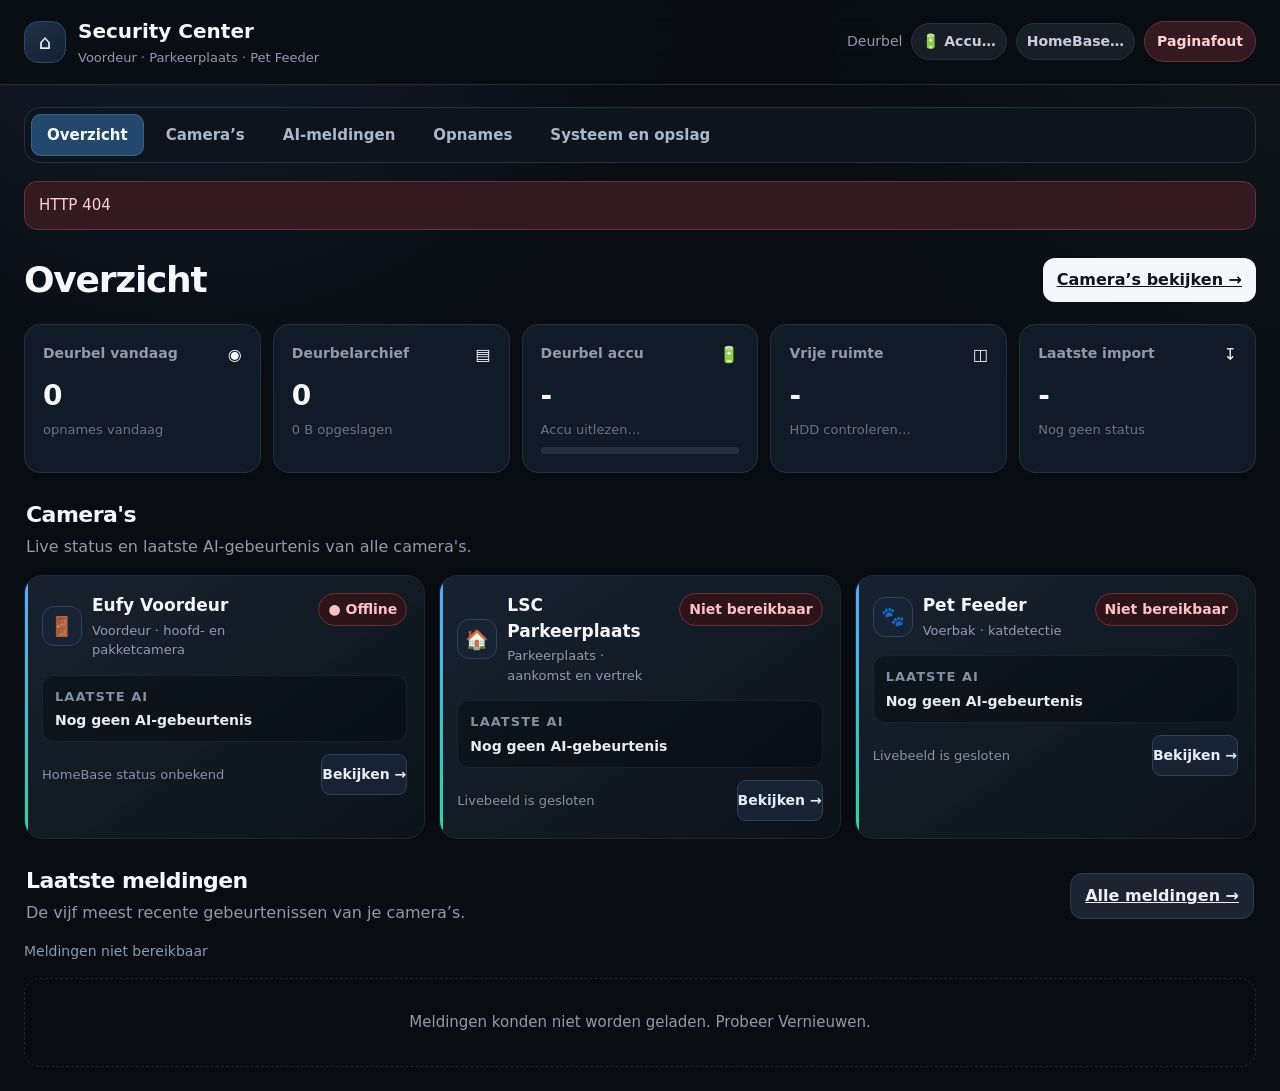
==== commit c595746e: "Security Center: aparte weergaven en overzichtelijke AI-meldingen Toon vijf recente meldingen op het" ====
--- a/public/security.html
+++ b/public/security.html
@@ -4,7 +4,8 @@
   <meta charset="utf-8">
   <meta name="viewport" content="width=device-width, initial-scale=1">
   <meta name="theme-color" content="#0b0f14">
-  <title>Voordeur Security Center</title>
+  <title>Security Center</title>
+  <meta name="description" content="Je camera’s, AI-meldingen en opnames in één lokaal Security Center.">
   <style>
     :root{color-scheme:dark;--bg:#090d12;--panel:#111720;--panel2:#151c26;--line:#26303d;--soft:#1d2632;--text:#f5f7fb;--muted:#8f9bad;--muted2:#667487;--good:#58d68d;--goodbg:#142a20;--warn:#f4c35d;--warnbg:#302817;--danger:#ff7385;--dangerbg:#341a20;--shadow:0 20px 70px rgba(0,0,0,.28);--radius:20px}
     *{box-sizing:border-box}html{scroll-behavior:smooth}body{margin:0;min-height:100vh;background:radial-gradient(circle at 15% -10%,rgba(75,125,205,.16),transparent 32%),radial-gradient(circle at 100% 0,rgba(61,116,90,.10),transparent 28%),var(--bg);color:var(--text);font-family:Inter,ui-sans-serif,system-ui,-apple-system,BlinkMacSystemFont,"Segoe UI",sans-serif}
@@ -1324,44 +1325,333 @@
 
 </style>
 
+<style id="security-center-layout">
+  [hidden]{display:none!important}
+  body{font-size:1rem;line-height:1.5}
+  h1{font-size:clamp(1.75rem,3vw,2.25rem);line-height:1.2;letter-spacing:-.035em}
+  h2{font-size:1.375rem;line-height:1.3}
+  .shell{max-width:1440px;padding:24px}
+  .topbar{margin:-24px -24px 22px;padding:16px 24px}
+  .brand-title{font-size:1.25rem}
+  .top-scope{font-size:.875rem;color:var(--muted)}
+  .brand-sub{font-size:.8125rem}
+  .nav{gap:6px;padding:6px;background:#0d141d;border:1px solid var(--line);border-radius:16px}
+  .nav a{border:0;background:transparent;border-radius:10px;padding:10px 16px;font-size:.9375rem}
+  .nav a:hover{background:#1b2736;color:#fff}
+  .nav a[aria-current="page"]{background:#24486b;color:#f6fbff;box-shadow:inset 0 0 0 1px #386186}
+  .view-heading{display:flex;align-items:center;justify-content:space-between;gap:16px;margin:28px 0 22px;flex-wrap:wrap}
+  .app-view>.section:first-child{margin-top:28px}
+  .section-head{align-items:center;flex-wrap:wrap;gap:12px;margin-bottom:16px}
+  .section-head p,.hero-desc,.live-note,.ai-summary,.pf-ai-summary{font-size:1rem;line-height:1.6}
+  .section-head p{max-width:800px}
+  .metrics{gap:12px;margin-bottom:28px}
+  .metric{padding:18px;background:#111b27;border-radius:16px}
+  .metric-label{font-size:.875rem;letter-spacing:0;text-transform:none}
+  .metric-value{font-size:1.75rem}
+  .metric-sub{font-size:.8125rem;white-space:normal;overflow-wrap:anywhere}
+  .camera-overview-card,.ai-history-item{box-shadow:none}
+  .camera-overview-title{font-size:1.0625rem}
+  .camera-overview-sub,.camera-overview-ai-label,.camera-overview-meta{font-size:.8125rem}
+  .camera-overview-ai-title,.camera-overview-link,.camera-overview-state{font-size:.875rem}
+  .camera-overview-link{padding:9px 0}
+  .camera-overview-ai-title{overflow-wrap:anywhere}
+  #recentAi{margin-top:28px}
+  #recentAiList .ai-history-item{grid-template-columns:96px minmax(0,1fr) auto;gap:16px;padding:14px 16px}
+  #recentAiList .ai-history-thumb{width:96px;min-width:0;height:72px;aspect-ratio:4/3}
+  #recentAiList .ai-history-thumb img{height:100%;object-fit:cover}
+  #recentAiList .ai-history-source{display:none}
+  #recentAiList .ai-history-summary{display:none}
+  .ai-history-title{font-size:1rem;overflow-wrap:anywhere}
+  .ai-history-summary{font-size:.9375rem;overflow-wrap:anywhere}
+  .ai-history-meta,.ai-history-threat,.ai-history-count,.ai-history-source{font-size:.8125rem}
+  .ai-history-filter,.ai-history-open{font-size:.875rem;min-height:42px;padding:9px 13px}
+  .ai-history-thumb-empty,.ai-history-empty{font-size:.9375rem}
+  .history-searchbar{display:flex;align-items:end;flex-wrap:wrap;gap:12px;margin:22px 0 10px}
+  .history-searchbar label{display:grid;gap:6px;font-size:.875rem;color:#b7c7d9}
+  .history-searchbar label:first-child{flex:1;min-width:230px}
+  .history-searchbar input,.history-searchbar select{min-height:44px;width:100%;font-size:1rem}
+  .history-note{font-size:.875rem;color:var(--muted);margin:10px 0 16px}
+  .history-pagination{display:flex;justify-content:center;align-items:center;flex-wrap:wrap;gap:16px;padding:22px 0 4px}
+  .history-pagination span{font-size:.875rem;color:#c2cfe0}
+  .camera-analyses{padding:4px 16px 16px}
+  .camera-analyses summary{font-size:1rem!important;padding-left:0!important}
+  .hero{grid-template-columns:1fr}
+  .hero-main{padding:20px;min-height:0;gap:16px}
+  .eyebrow{font-size:.8125rem}
+  .eyebrow-dot{display:none}
+  .health-grid{grid-template-columns:repeat(5,minmax(0,1fr))}
+  .hero-side{margin:16px 0}
+  .health-label,.health-value,.camera-head strong,.camera-head span,.badge,.storage-title,.system-card b{font-size:.875rem}
+  .health-value{white-space:normal;overflow-wrap:anywhere}
+  .live-side-title{font-size:1rem}
+  .ai-scene,.ai-meta span,.pf-ai-scene,.pf-ai-meta span{font-size:.875rem}
+  .storage-sub,.storage-stat span,.system-card span,.technical-item span,.recording-details,.day-count{font-size:.8125rem}
+  .storage-stat b,.technical-item b,.recording-time,.recording-count,.day-title,.text-btn{font-size:.875rem}
+  .archive-links{margin:0 0 16px}
+  .app-version{color:var(--muted);font-size:.875rem;margin-top:24px}
+  .app-version a{color:#9dc8f1}
+  #error{margin:0 0 18px;font-size:.9375rem}
+  .skip-link{position:fixed;top:-100px;left:16px;z-index:200;padding:12px 18px;background:#f5f7fb;color:#10141a;border-radius:10px}
+  .skip-link:focus{top:12px}
+  :focus-visible{outline:3px solid #8cc8ff;outline-offset:4px}
+  @media(max-width:1050px){.health-grid{grid-template-columns:repeat(3,minmax(0,1fr))}}
+  @media(max-width:720px){
+    .shell{padding:14px}.topbar{margin:-14px -14px 16px;padding:12px 14px;position:static;align-items:flex-start;flex-wrap:wrap}
+    .top-actions{justify-content:flex-start}.nav a{padding:10px 12px}
+    .view-heading{margin-top:22px}.section-head{align-items:flex-start}
+    #recentAiList .ai-history-item{grid-template-columns:72px minmax(0,1fr);gap:12px;padding:12px}
+    #recentAiList .ai-history-thumb{width:72px;height:64px}
+    #recentAiList .ai-history-actions{grid-column:1/-1}
+    #recentAiList .ai-history-actions button{width:100%}
+    .health-grid{grid-template-columns:repeat(2,minmax(0,1fr))}
+    .history-searchbar label{flex:1;min-width:100%}.history-searchbar button{width:100%}
+    .history-pagination{gap:10px}.history-pagination .btn{white-space:normal}
+    .camera-analyses{padding:4px 12px 12px}
+  }
+  @media(max-width:400px){.health-grid,.metrics{grid-template-columns:1fr}.brand-title{font-size:1.125rem}}
+  @media(prefers-reduced-motion:reduce){html{scroll-behavior:auto}*,*::before,*::after{transition:none!important}}
+</style>
 </head>
 <body>
+<a class="skip-link" href="#mainContent">Naar inhoud</a>
 <div class="shell">
   <header class="topbar">
-    <div class="brand"><div class="brand-icon">⌂</div><div><div class="brand-title">Voordeur Security</div><div class="brand-sub">Eufy Dual · HomeBase archief · lokale opslag</div></div></div>
-    <div class="top-actions"><span id="topBattery" class="badge battery-top">🔋 Accu…</span><span id="topHomebase" class="badge">HomeBase…</span><span id="badge" class="badge main">Verbinden…</span></div>
+    <div class="brand"><div class="brand-icon">⌂</div><div><div class="brand-title">Security Center</div><div class="brand-sub">Voordeur · Parkeerplaats · Pet Feeder</div></div></div>
+    <div class="top-actions"><span class="top-scope">Deurbel</span><span id="topBattery" class="badge battery-top">🔋 Accu…</span><span id="topHomebase" class="badge">HomeBase…</span><span id="badge" aria-label="Status Eufy-deurbel" class="badge main">Verbinden…</span></div>
   </header>
 
-  <nav class="nav"><a href="#overview">Overzicht</a><a href="#live">Livebeeld</a><a href="#ai">AI</a><a href="#aiHistory">AI Geschiedenis</a><a href="#eufyAi">Eufy AI</a><a href="#petfeeder">Pet Feeder</a><a href="#storage">Opslag</a><a href="#recordingsSection">Opnames</a><a href="#system">Systeem</a></nav>
-
-  <main>
-    <section id="overview" class="hero section">
-      <article class="card hero-main">
-        <div><div class="eyebrow"><span class="eyebrow-dot"></span><span id="heroMode">Beveiliging controleren</span></div><h1 id="securityTitle">Voordeur beveiliging</h1><p id="securitySub" class="hero-desc">Status wordt geladen…</p></div>
-        <div class="controls"><button id="security" class="btn green">🛡 Beveiliging inschakelen</button><button id="start" class="btn primary">▶ Live bekijken</button><button id="stop" class="btn dark" disabled>■ Stop live</button><button id="testTrigger" class="btn amber">⚡ Test live-trigger</button></div>
-      </article>
-      <aside class="card hero-side">
-        <div class="eyebrow">Systeemgezondheid</div>
-        <div class="health-grid">
-          <div class="health"><div class="health-label">HomeBase</div><div id="healthHomebase" class="health-value">Controleren…</div></div>
-          <div class="health"><div class="health-label">Deurbel accu</div><div id="healthBattery" class="health-value">Controleren…</div></div>
-          <div class="health"><div class="health-label">Opnameschijf</div><div id="healthStorage" class="health-value">Controleren…</div></div>
-          <div class="health"><div class="health-label">Eufy verbinding</div><div id="healthEufy" class="health-value">Controleren…</div></div>
-          <div class="health"><div class="health-label">Camera</div><div id="healthCamera" class="health-value">Controleren…</div></div>
-        </div>
-      </aside>
-    </section>
-
-    <section class="metrics">
-      <article class="metric"><div class="metric-top"><span class="metric-label">Vandaag</span><span>◉</span></div><div id="metricToday" class="metric-value">0</div><div class="metric-sub">opnames vandaag</div></article>
-      <article class="metric"><div class="metric-top"><span class="metric-label">Totaal</span><span>▤</span></div><div id="metricTotal" class="metric-value">0</div><div id="metricTotalSub" class="metric-sub">0 B opgeslagen</div></article>
+  <nav class="nav" aria-label="Hoofdnavigatie">
+    <a href="#overview" data-nav="overview" aria-current="page">Overzicht</a>
+    <a href="#cameras" data-nav="cameras">Camera’s</a>
+    <a href="#aiHistory" data-nav="alerts">AI-meldingen</a>
+    <a href="#recordingsSection" data-nav="recordings">Opnames</a>
+    <a href="#system" data-nav="system">Systeem en opslag</a>
+  </nav>
+
+  <main id="mainContent" tabindex="-1">
+    <div id="error" class="alert" role="alert"></div>
+<div id="view-overview" class="app-view" data-view="overview">
+<div class="view-heading"><h1 id="overviewHeading">Overzicht</h1><a class="btn primary" href="#cameras">Camera’s bekijken →</a></div>
+
+<section class="metrics">
+      <article class="metric"><div class="metric-top"><span class="metric-label">Deurbel vandaag</span><span>◉</span></div><div id="metricToday" class="metric-value">0</div><div class="metric-sub">opnames vandaag</div></article>
+      <article class="metric"><div class="metric-top"><span class="metric-label">Deurbelarchief</span><span>▤</span></div><div id="metricTotal" class="metric-value">0</div><div id="metricTotalSub" class="metric-sub">0 B opgeslagen</div></article>
       <article class="metric"><div class="metric-top"><span class="metric-label">Deurbel accu</span><span>🔋</span></div><div id="metricBattery" class="metric-value">-</div><div id="metricBatterySub" class="metric-sub">Accu uitlezen…</div><div id="batteryMeter" class="battery-meter"><div id="batteryFill"></div></div></article>
       <article class="metric"><div class="metric-top"><span class="metric-label">Vrije ruimte</span><span>◫</span></div><div id="metricFree" class="metric-value">-</div><div id="metricDiskSub" class="metric-sub">HDD controleren…</div></article>
       <article class="metric"><div class="metric-top"><span class="metric-label">Laatste import</span><span>↧</span></div><div id="metricImport" class="metric-value">-</div><div id="metricImportSub" class="metric-sub">Nog geen status</div></article>
     </section>
 
-    <section id="live" class="section">
-      <div class="section-head"><div><h2>Livebeeld</h2><p>De Eufy-deurbel start alleen handmatig; de netgevoede LSC-camera is direct beschikbaar zolang dit dashboard open staat.</p></div><span id="liveBadge" class="badge">Camera slaapt</span></div>
+<section id="cameraOverview" class="section">
+
+      <div class="section-head">
+        <div>
+          <h2>Camera's</h2>
+          <p>
+            Live status en laatste AI-gebeurtenis van alle camera's.
+          </p>
+        </div>
+      </div>
+
+      <div class="camera-overview-grid">
+
+        <article class="camera-overview-card">
+
+          <div class="camera-overview-top">
+
+            <div class="camera-overview-name">
+              <div class="camera-overview-icon">🚪</div>
+
+              <div>
+                <div class="camera-overview-title">
+                  Eufy Voordeur
+                </div>
+
+                <div class="camera-overview-sub">
+                  Voordeur · hoofd- en pakketcamera
+                </div>
+              </div>
+            </div>
+
+            <span
+              id="camEufyStatus"
+              class="camera-overview-state"
+            >
+              Laden…
+            </span>
+
+          </div>
+
+          <div class="camera-overview-ai">
+            <div class="camera-overview-ai-label">
+              Laatste AI
+            </div>
+
+            <div
+              id="camEufyAi"
+              class="camera-overview-ai-title"
+            >
+              Laden…
+            </div>
+          </div>
+
+          <div class="camera-overview-bottom">
+            <div
+              id="camEufyMeta"
+              class="camera-overview-meta"
+            >
+              -
+            </div>
+
+            <a
+              class="camera-overview-link"
+              href="#eufyControls"
+            >
+              Bekijken →
+            </a>
+          </div>
+
+        </article>
+
+
+        <article class="camera-overview-card">
+
+          <div class="camera-overview-top">
+
+            <div class="camera-overview-name">
+              <div class="camera-overview-icon">🏠</div>
+
+              <div>
+                <div class="camera-overview-title">
+                  LSC Parkeerplaats
+                </div>
+
+                <div class="camera-overview-sub">
+                  Parkeerplaats · aankomst en vertrek
+                </div>
+              </div>
+            </div>
+
+            <span
+              id="camLscStatus"
+              class="camera-overview-state"
+            >
+              Laden…
+            </span>
+
+          </div>
+
+          <div class="camera-overview-ai">
+            <div class="camera-overview-ai-label">
+              Laatste AI
+            </div>
+
+            <div
+              id="camLscAi"
+              class="camera-overview-ai-title"
+            >
+              Laden…
+            </div>
+          </div>
+
+          <div class="camera-overview-bottom">
+            <div
+              id="camLscMeta"
+              class="camera-overview-meta"
+            >
+              -
+            </div>
+
+            <a
+              class="camera-overview-link"
+              href="#live"
+            >
+              Bekijken →
+            </a>
+          </div>
+
+        </article>
+
+
+        <article class="camera-overview-card">
+
+          <div class="camera-overview-top">
+
+            <div class="camera-overview-name">
+              <div class="camera-overview-icon">🐾</div>
+
+              <div>
+                <div class="camera-overview-title">
+                  Pet Feeder
+                </div>
+
+                <div class="camera-overview-sub">
+                  Voerbak · katdetectie
+                </div>
+              </div>
+            </div>
+
+            <span
+              id="camPetStatus"
+              class="camera-overview-state"
+            >
+              Laden…
+            </span>
+
+          </div>
+
+          <div class="camera-overview-ai">
+            <div class="camera-overview-ai-label">
+              Laatste AI
+            </div>
+
+            <div
+              id="camPetAi"
+              class="camera-overview-ai-title"
+            >
+              Laden…
+            </div>
+          </div>
+
+          <div class="camera-overview-bottom">
+            <div
+              id="camPetMeta"
+              class="camera-overview-meta"
+            >
+              -
+            </div>
+
+            <a
+              class="camera-overview-link"
+              href="#petfeeder"
+            >
+              Bekijken →
+            </a>
+          </div>
+
+        </article>
+
+      </div>
+
+    </section>
+
+<section id="recentAi" class="section">
+  <div class="section-head"><div><h2>Laatste meldingen</h2><p>De vijf meest recente gebeurtenissen van je camera’s.</p></div><a class="btn dark" href="#aiHistory">Alle meldingen →</a></div>
+  <p id="recentAiStatus" class="history-note" role="status">Meldingen laden…</p>
+  <div id="recentAiList" class="ai-history-list"><div class="ai-history-empty">Meldingen laden…</div></div>
+</section>
+</div><div id="view-cameras" class="app-view" data-view="cameras" hidden>
+<div class="view-heading"><h1>Camera’s</h1><a class="btn dark" href="#aiHistory">AI-meldingen →</a></div>
+
+<section id="eufyControls" class="hero section">
+      <article class="card hero-main">
+        <div><div class="eyebrow"><span class="eyebrow-dot"></span><span id="heroMode">Beveiliging controleren</span></div><h2 id="securityTitle">Eufy-deurbel</h2><p id="securitySub" class="hero-desc">Status wordt geladen…</p></div>
+        <div class="controls"><button id="security" class="btn green">🛡 Deurbel bewaken</button><button id="start" class="btn primary">▶ Deurbel live</button><button id="stop" class="btn dark" disabled>■ Deurbel stoppen</button><button id="testTrigger" class="btn amber">⚡ Test live-trigger</button></div>
+      </article>
+
+    </section>
+
+<section id="live" class="section">
+      <div class="section-head"><div><h2>Deurbel en parkeerplaats</h2><p>De deurbel start je handmatig. De LSC-camera laadt wanneer je deze weergave opent.</p></div><span id="liveBadge" class="badge">Camera slaapt</span></div>
       <div class="live-layout">
         <div class="camera-grid">
           <article class="camera-card"><div class="camera-head"><strong>Hoofdcamera</strong><span>Bovenste lens · 4:3</span></div><div class="camera-view top"><img id="topStream" class="crop-source" alt="Livebeeld hoofdcamera"><div class="placeholder dual-placeholder"><div><div class="placeholder-icon">◉</div><strong>Camera slaapt</strong>Livebeeld blijft uit om batterij te besparen.</div></div></div></article>
@@ -1372,7 +1662,7 @@
               <span id="lscStatus">Netgevoed · verbinden…</span>
             </div>
             <div class="camera-view lsc">
-              <img id="lscStream" class="lsc-source" src="/lsc/stream.mjpg" alt="Livebeeld LSC Smart Connect">
+              <img id="lscStream" class="lsc-source" alt="Livebeeld LSC Smart Connect">
               <div id="lscPlaceholder" class="placeholder">
                 <div>
                   <div class="placeholder-icon">◉</div>
@@ -1383,412 +1673,12 @@
             </div>
           </article>
         </div>
-        <aside class="live-side"><div><div class="live-side-title">Zuinige modus</div><p class="live-note">Bewegingsopnames worden door de HomeBase gemaakt en automatisch naar de aparte HDD gekopieerd. Accu-uitlezing gebruikt alleen device-properties en start geen livestream.</p></div><div class="action-stack"><button id="sideStart" class="btn primary">▶ Live bekijken</button><button id="sideStop" class="btn dark" disabled>■ Live stoppen</button></div></aside>
+        <aside class="live-side"><div><div class="live-side-title">Zuinige modus</div><p class="live-note">Bewegingsopnames worden door de HomeBase gemaakt en automatisch naar de aparte HDD gekopieerd. Accu-uitlezing gebruikt alleen device-properties en start geen livestream.</p></div><div class="action-stack"><button id="sideStart" class="btn primary">▶ Deurbel live</button><button id="sideStop" class="btn dark" disabled>■ Deurbel stoppen</button></div></aside>
       </div>
-      <div id="error" class="alert"></div>
+
     </section>
 
-
-    <section id="cameraOverview" class="section">
-
-      <div class="section-head">
-        <div>
-          <h2>Camera's</h2>
-          <p>
-            Live status en laatste AI-gebeurtenis van alle camera's.
-          </p>
-        </div>
-      </div>
-
-      <div class="camera-overview-grid">
-
-        <article class="camera-overview-card">
-
-          <div class="camera-overview-top">
-
-            <div class="camera-overview-name">
-              <div class="camera-overview-icon">🚪</div>
-
-              <div>
-                <div class="camera-overview-title">
-                  Eufy Voordeur
-                </div>
-
-                <div class="camera-overview-sub">
-                  HomeBase · bewegingsopnames
-                </div>
-              </div>
-            </div>
-
-            <span
-              id="camEufyStatus"
-              class="camera-overview-state"
-            >
-              Laden…
-            </span>
-
-          </div>
-
-          <div class="camera-overview-ai">
-            <div class="camera-overview-ai-label">
-              Laatste AI
-            </div>
-
-            <div
-              id="camEufyAi"
-              class="camera-overview-ai-title"
-            >
-              Laden…
-            </div>
-          </div>
-
-          <div class="camera-overview-bottom">
-            <div
-              id="camEufyMeta"
-              class="camera-overview-meta"
-            >
-              -
-            </div>
-
-            <a
-              class="camera-overview-link"
-              href="#eufyAi"
-            >
-              Bekijken →
-            </a>
-          </div>
-
-        </article>
-
-
-        <article class="camera-overview-card">
-
-          <div class="camera-overview-top">
-
-            <div class="camera-overview-name">
-              <div class="camera-overview-icon">🏠</div>
-
-              <div>
-                <div class="camera-overview-title">
-                  LSC Parkeerplaats
-                </div>
-
-                <div class="camera-overview-sub">
-                  Frigate · OpenVINO · Gemini
-                </div>
-              </div>
-            </div>
-
-            <span
-              id="camLscStatus"
-              class="camera-overview-state"
-            >
-              Laden…
-            </span>
-
-          </div>
-
-          <div class="camera-overview-ai">
-            <div class="camera-overview-ai-label">
-              Laatste AI
-            </div>
-
-            <div
-              id="camLscAi"
-              class="camera-overview-ai-title"
-            >
-              Laden…
-            </div>
-          </div>
-
-          <div class="camera-overview-bottom">
-            <div
-              id="camLscMeta"
-              class="camera-overview-meta"
-            >
-              -
-            </div>
-
-            <a
-              class="camera-overview-link"
-              href="#ai"
-            >
-              Bekijken →
-            </a>
-          </div>
-
-        </article>
-
-
-        <article class="camera-overview-card">
-
-          <div class="camera-overview-top">
-
-            <div class="camera-overview-name">
-              <div class="camera-overview-icon">🐾</div>
-
-              <div>
-                <div class="camera-overview-title">
-                  Pet Feeder
-                </div>
-
-                <div class="camera-overview-sub">
-                  Katdetectie · voerbak AI
-                </div>
-              </div>
-            </div>
-
-            <span
-              id="camPetStatus"
-              class="camera-overview-state"
-            >
-              Laden…
-            </span>
-
-          </div>
-
-          <div class="camera-overview-ai">
-            <div class="camera-overview-ai-label">
-              Laatste AI
-            </div>
-
-            <div
-              id="camPetAi"
-              class="camera-overview-ai-title"
-            >
-              Laden…
-            </div>
-          </div>
-
-          <div class="camera-overview-bottom">
-            <div
-              id="camPetMeta"
-              class="camera-overview-meta"
-            >
-              -
-            </div>
-
-            <a
-              class="camera-overview-link"
-              href="#petfeeder"
-            >
-              Bekijken →
-            </a>
-          </div>
-
-        </article>
-
-      </div>
-
-    </section>
-
-
-    <section id="aiHistory" class="section">
-
-      <div class="section-head">
-        <div>
-          <h2>AI Geschiedenis</h2>
-          <p>
-            Chronologisch overzicht van AI-gebeurtenissen
-            van Eufy, LSC en Pet Feeder.
-          </p>
-        </div>
-
-        <span
-          id="aiHistoryStatus"
-          class="badge"
-        >
-          Laden…
-        </span>
-      </div>
-
-
-      <div class="ai-history-toolbar">
-
-        <div class="ai-history-filters">
-
-          <button
-            type="button"
-            class="ai-history-filter active"
-            data-source="all"
-          >
-            Alles
-          </button>
-
-          <button
-            type="button"
-            class="ai-history-filter"
-            data-source="eufy"
-          >
-            🚪 Eufy
-          </button>
-
-          <button
-            type="button"
-            class="ai-history-filter"
-            data-source="lsc"
-          >
-            🏠 LSC
-          </button>
-
-          <button
-            type="button"
-            class="ai-history-filter"
-            data-source="petfeeder"
-          >
-            🐾 Pet Feeder
-          </button>
-
-        </div>
-
-        <div
-          id="aiHistoryCount"
-          class="ai-history-count"
-        >
-          -
-        </div>
-
-      </div>
-
-
-      <div
-        id="aiHistoryList"
-        class="ai-history-list"
-      >
-        <div class="ai-history-empty">
-          AI-geschiedenis laden…
-        </div>
-      </div>
-
-    </section>
-
-    <section id="ai" class="section">
-      <div class="section-head">
-        <div>
-          <h2>LSC AI</h2>
-          <p>Lokale objectdetectie via Frigate, met Nederlandse gebeurtenisbeschrijving door Gemini.</p>
-        </div>
-        <span id="aiStatus" class="badge">AI laden…</span>
-      </div>
-
-      <article class="panel ai-panel">
-        <div class="ai-main">
-
-          <div class="ai-visual">
-            <img id="aiThumbnail" class="ai-thumb" alt="AI gebeurtenis LSC-camera">
-            <div id="aiThumbPlaceholder" class="ai-thumb-placeholder">
-              AI-thumbnail laden…
-            </div>
-            <span class="ai-thumb-badge">✦ Gemini gebeurtenis</span>
-          </div>
-
-          <div class="ai-info">
-
-            <div class="ai-top">
-              <div class="ai-icon">✦</div>
-              <div class="ai-content">
-                <div id="aiTitle" class="ai-title">Laatste gebeurtenis laden…</div>
-                <div id="aiSummary" class="ai-summary">Frigate wordt gecontroleerd.</div>
-              </div>
-            </div>
-
-            <div id="aiScene" class="ai-scene">
-              Nog geen scènebeschrijving geladen.
-            </div>
-
-            <div class="ai-meta">
-              <span id="aiTime">Tijd: -</span>
-              <span id="aiConfidence">Zekerheid: -</span>
-              <span id="aiThreat">Dreiging: -</span>
-              <span id="aiObjects">Objecten: -</span>
-            </div>
-
-            <div class="ai-actions">
-              <button id="aiRefresh" class="btn dark">↻ AI vernieuwen</button>
-              <a id="aiFrigateLink" class="btn dark" href="#" target="_blank" rel="noopener">
-                ▶ Bekijk AI-opname
-              </a>
-            </div>
-
-          </div>
-        </div>
-      </article>
-    </section>
-
-    <section id="eufyAi" class="section">
-      <div class="section-head">
-        <div>
-          <h2>Eufy Voordeur AI</h2>
-          <p>Gemini analyseert automatisch de bewegingsopnames die door de HomeBase zijn opgeslagen.</p>
-        </div>
-        <span id="eufyAiStatus" class="badge">AI laden…</span>
-      </div>
-
-      <article class="panel ai-panel">
-        <div class="ai-main">
-
-          <div class="ai-visual">
-            <img
-              id="eufyAiThumbnail"
-              class="ai-thumb"
-              alt="Eufy AI gebeurtenis"
-              style="display:none"
-            >
-
-            <div
-              id="eufyAiThumbPlaceholder"
-              class="ai-thumb-placeholder"
-            >
-              Eufy-thumbnail laden…
-            </div>
-
-            <span class="ai-thumb-badge">✦ HomeBase + Gemini</span>
-          </div>
-
-          <div class="ai-info">
-
-            <div class="ai-top">
-              <div class="ai-icon">⌂</div>
-
-              <div class="ai-content">
-                <div id="eufyAiTitle" class="ai-title">
-                  Laatste voordeurgebeurtenis laden…
-                </div>
-
-                <div id="eufyAiSummary" class="ai-summary">
-                  HomeBase AI wordt gecontroleerd.
-                </div>
-              </div>
-            </div>
-
-            <div id="eufyAiScene" class="ai-scene">
-              Nog geen scènebeschrijving geladen.
-            </div>
-
-            <div class="ai-meta">
-              <span id="eufyAiTime">Tijd: -</span>
-              <span id="eufyAiConfidence">Zekerheid: -</span>
-              <span id="eufyAiThreat">Dreiging: -</span>
-              <span id="eufyAiFrames">AI-beelden: -</span>
-            </div>
-
-            <div class="ai-actions">
-              <button id="eufyAiRefresh" class="btn dark">
-                ↻ AI vernieuwen
-              </button>
-
-              <button id="eufyAiVideo" class="btn dark" disabled>
-                ▶ Bekijk opname
-              </button>
-            </div>
-
-          </div>
-        </div>
-      </article>
-    </section>
-
-
-    <section id="petfeeder" class="section">
+<section id="petfeeder" class="section">
 
       <div class="section-head">
         <div>
@@ -1808,7 +1698,7 @@
 
         <article class="panel pf-panel pf-live-panel">
 
-          
+
 
           <div class="pf-live-frame">
             <div class="pf-live-badges">
@@ -1823,7 +1713,7 @@
 
             <span class="pf-live-label">● Pet Feeder</span>
             <span id="pfFpsOverlay" class="pf-fps-overlay">-- FPS</span>
-            
+
           </div>
 
         </article>
@@ -1918,20 +1808,224 @@
       </div>
 
     </section>
-
-    <section id="storage" class="section">
-      <div class="section-head"><div><h2>Opslag</h2><p>De recorder stopt veilig als de verwachte grote HDD niet beschikbaar is.</p></div><span id="diskStatus" class="badge">Controleren…</span></div>
-      <article class="panel storage">
-        <div class="storage-header"><div class="storage-title-wrap"><div class="storage-icon">▰</div><div><div id="diskLabel" class="storage-title">Opnameschijf</div><div id="diskSub" class="storage-sub">Opslag controleren…</div></div></div><span id="retention" class="badge">14 dagen bewaren</span></div>
-        <div class="storage-bar"><div id="diskBar"></div></div>
-        <div class="storage-grid"><div class="storage-stat"><span>Totale capaciteit</span><b id="diskTotal">-</b></div><div class="storage-stat"><span>Vrij</span><b id="diskFree">-</b></div><div class="storage-stat"><span>Schijf gebruikt</span><b id="diskUsed">-</b></div><div class="storage-stat"><span>Deurbelopnames</span><b id="recordingsUsed">-</b></div></div>
-        <div class="retention-row"><label for="retentionSelect"><strong>Automatische bewaartermijn</strong><br><span class="storage-sub">Video en thumbnail worden samen verwijderd.</span></label><select id="retentionSelect"><option value="7">7 dagen</option><option value="14">14 dagen</option><option value="30">30 dagen</option><option value="60">60 dagen</option><option value="90">90 dagen</option><option value="180">180 dagen</option><option value="365">1 jaar</option><option value="0">Onbeperkt</option></select></div>
+</div><div id="view-alerts" class="app-view" data-view="alerts" hidden>
+<section id="aiHistory" class="section">
+
+      <div class="section-head">
+        <div>
+          <h1>AI-meldingen</h1>
+          <p>
+            Eufy, parkeerplaats en Pet Feeder, inclusief lokale aankomst- en vertrekmeldingen.
+          </p>
+        </div>
+
+        <span
+          id="aiHistoryStatus"
+          class="badge"
+        >
+          Laden…
+        </span>
+      </div>
+
+
+      <div class="history-searchbar">
+        <label>Zoeken<input id="aiHistorySearch" type="search" placeholder="Zoek een melding…"></label>
+        <label>Periode<select id="aiHistoryPeriod"><option value="all">Alle geladen meldingen</option><option value="today">Vandaag</option><option value="yesterday">Gisteren</option><option value="week">Laatste 7 dagen</option></select></label>
+        <button id="aiHistoryRefresh" type="button" class="btn dark">Vernieuwen</button>
+      </div>
+      <p id="aiHistoryLoadNote" class="history-note">Maximaal de 100 meest recente meldingen. Filters zoeken binnen deze selectie.</p>
+      <div class="ai-history-toolbar">
+
+        <div class="ai-history-filters">
+
+          <button
+            type="button"
+            class="ai-history-filter active" aria-pressed="true"
+            data-source="all"
+          >
+            Alles
+          </button>
+
+          <button
+            type="button"
+            class="ai-history-filter" aria-pressed="false"
+            data-source="eufy"
+          >
+            🚪 Eufy
+          </button>
+
+          <button
+            type="button"
+            class="ai-history-filter" aria-pressed="false"
+            data-source="lsc"
+          >
+            🏠 LSC
+          </button>
+
+          <button
+            type="button"
+            class="ai-history-filter" aria-pressed="false"
+            data-source="petfeeder"
+          >
+            🐾 Pet Feeder
+          </button>
+
+          <button type="button" class="ai-history-filter" aria-pressed="false" data-source="localcar">🚗 Alleen lokaal</button>
+        </div>
+
+        <div
+          id="aiHistoryCount"
+          class="ai-history-count" role="status" aria-live="polite"
+        >
+          -
+        </div>
+
+      </div>
+
+
+      <div
+        id="aiHistoryList"
+        class="ai-history-list"
+      >
+        <div class="ai-history-empty">
+          AI-geschiedenis laden…
+        </div>
+      </div>
+
+      <div class="history-pagination" aria-label="Pagina's met AI-meldingen">
+        <button id="aiHistoryPrev" type="button" class="btn dark" disabled>← Vorige</button>
+        <span id="aiHistoryPage" role="status" aria-live="polite">Pagina 1 van 1</span>
+        <button id="aiHistoryNext" type="button" class="btn dark" disabled>Volgende →</button>
+      </div>
+    </section><details id="latestAnalyses" class="technical camera-analyses"><summary>Laatste uitgebreide analyse per camera</summary><section id="ai" class="section">
+      <div class="section-head">
+        <div>
+          <h2>LSC AI</h2>
+          <p>Lokale objectdetectie via Frigate, met Nederlandse gebeurtenisbeschrijving door Gemini.</p>
+        </div>
+        <span id="aiStatus" class="badge">AI laden…</span>
+      </div>
+
+      <article class="panel ai-panel">
+        <div class="ai-main">
+
+          <div class="ai-visual">
+            <img id="aiThumbnail" class="ai-thumb" alt="AI gebeurtenis LSC-camera">
+            <div id="aiThumbPlaceholder" class="ai-thumb-placeholder">
+              AI-thumbnail laden…
+            </div>
+            <span class="ai-thumb-badge">✦ Gemini gebeurtenis</span>
+          </div>
+
+          <div class="ai-info">
+
+            <div class="ai-top">
+              <div class="ai-icon">✦</div>
+              <div class="ai-content">
+                <div id="aiTitle" class="ai-title">Laatste gebeurtenis laden…</div>
+                <div id="aiSummary" class="ai-summary">Frigate wordt gecontroleerd.</div>
+              </div>
+            </div>
+
+            <div id="aiScene" class="ai-scene">
+              Nog geen scènebeschrijving geladen.
+            </div>
+
+            <div class="ai-meta">
+              <span id="aiTime">Tijd: -</span>
+              <span id="aiConfidence">Zekerheid: -</span>
+              <span id="aiThreat">Dreiging: -</span>
+              <span id="aiObjects">Objecten: -</span>
+            </div>
+
+            <div class="ai-actions">
+              <button id="aiRefresh" class="btn dark">↻ AI vernieuwen</button>
+              <a id="aiFrigateLink" class="btn dark" href="#" target="_blank" rel="noopener">
+                ▶ Bekijk AI-opname
+              </a>
+            </div>
+
+          </div>
+        </div>
       </article>
     </section>
 
-    <section id="recordingsSection" class="section">
-      <div class="section-head"><div><h2>Opnames</h2><p>Standaard worden alleen vandaag en gisteren getoond. Oudere opnames vind je via de datumkeuze.</p></div><span id="recordingHeaderCount" class="badge">Laden…</span></div>
-      <article class="panel recordings-panel">
+<section id="eufyAi" class="section">
+      <div class="section-head">
+        <div>
+          <h2>Eufy Voordeur AI</h2>
+          <p>Gemini analyseert automatisch de bewegingsopnames die door de HomeBase zijn opgeslagen.</p>
+        </div>
+        <span id="eufyAiStatus" class="badge">AI laden…</span>
+      </div>
+
+      <article class="panel ai-panel">
+        <div class="ai-main">
+
+          <div class="ai-visual">
+            <img
+              id="eufyAiThumbnail"
+              class="ai-thumb"
+              alt="Eufy AI gebeurtenis"
+              style="display:none"
+            >
+
+            <div
+              id="eufyAiThumbPlaceholder"
+              class="ai-thumb-placeholder"
+            >
+              Eufy-thumbnail laden…
+            </div>
+
+            <span class="ai-thumb-badge">✦ HomeBase + Gemini</span>
+          </div>
+
+          <div class="ai-info">
+
+            <div class="ai-top">
+              <div class="ai-icon">⌂</div>
+
+              <div class="ai-content">
+                <div id="eufyAiTitle" class="ai-title">
+                  Laatste voordeurgebeurtenis laden…
+                </div>
+
+                <div id="eufyAiSummary" class="ai-summary">
+                  HomeBase AI wordt gecontroleerd.
+                </div>
+              </div>
+            </div>
+
+            <div id="eufyAiScene" class="ai-scene">
+              Nog geen scènebeschrijving geladen.
+            </div>
+
+            <div class="ai-meta">
+              <span id="eufyAiTime">Tijd: -</span>
+              <span id="eufyAiConfidence">Zekerheid: -</span>
+              <span id="eufyAiThreat">Dreiging: -</span>
+              <span id="eufyAiFrames">AI-beelden: -</span>
+            </div>
+
+            <div class="ai-actions">
+              <button id="eufyAiRefresh" class="btn dark">
+                ↻ AI vernieuwen
+              </button>
+
+              <button id="eufyAiVideo" class="btn dark" disabled>
+                ▶ Bekijk opname
+              </button>
+            </div>
+
+          </div>
+        </div>
+      </article>
+    </section></details>
+</div><div id="view-recordings" class="app-view" data-view="recordings" hidden>
+<section id="recordingsSection" class="section">
+      <div class="section-head"><div><h1>Opnames</h1><p>Deurbelopnames van vandaag en gisteren. Kies een datum voor oudere opnames.</p></div><span id="recordingHeaderCount" class="badge">Laden…</span></div>
+      <div class="archive-links"><a id="frigateArchiveLink" class="btn dark" href="#" target="_blank" rel="noopener">LSC- en Pet Feeder-opnames openen ↗</a></div>
+<article class="panel recordings-panel">
         <div class="recording-toolbar">
           <div class="filters">
             <input id="searchFilter" type="search" placeholder="Zoek binnen geselecteerde datum…" aria-label="Zoek opnames">
@@ -1944,10 +2038,20 @@
         <div id="recordings"><div class="empty">Opnames laden…</div></div>
       </article>
     </section>
-
-    <section id="system" class="section">
-      <div class="section-head"><div><h2>Systeem</h2><p>Snelle technische status zonder de livecamera wakker te maken.</p></div></div>
-      <div class="system-grid">
+</div><div id="view-system" class="app-view" data-view="system" hidden>
+<section id="system" class="section">
+      <div class="section-head"><div><h1>Systeem en opslag</h1><p>Verbindingen, opslag en bewaartermijn.</p></div></div>
+      <aside class="card hero-side">
+        <div class="eyebrow">Systeemgezondheid</div>
+        <div class="health-grid">
+          <div class="health"><div class="health-label">HomeBase</div><div id="healthHomebase" class="health-value">Controleren…</div></div>
+          <div class="health"><div class="health-label">Deurbel accu</div><div id="healthBattery" class="health-value">Controleren…</div></div>
+          <div class="health"><div class="health-label">Opnameschijf</div><div id="healthStorage" class="health-value">Controleren…</div></div>
+          <div class="health"><div class="health-label">Eufy verbinding</div><div id="healthEufy" class="health-value">Controleren…</div></div>
+          <div class="health"><div class="health-label">Camera</div><div id="healthCamera" class="health-value">Controleren…</div></div>
+        </div>
+      </aside>
+<div class="system-grid">
         <article class="system-card"><span>HomeBase-monitor</span><b id="homebaseStatus">-</b></article>
         <article class="system-card"><span>Deurbel accu</span><b id="batteryStatus">-</b></article>
         <article class="system-card"><span>Laatste HomeBase-check</span><b id="homebaseCheck">-</b></article>
@@ -1960,12 +2064,53 @@
         <div class="technical-item"><span>Laatste live-trigger</span><b id="lastTrigger">-</b></div><div class="technical-item"><span>Live-triggerbron</span><b id="triggerSource">-</b></div><div class="technical-item"><span>Live-opnameduur</span><b id="eventSeconds">-</b></div><div class="technical-item"><span>HomeBase event-count</span><b id="eventCount">-</b></div>
       </div></details>
     </section>
+
+<section id="storage" class="section">
+      <div class="section-head"><div><h2>Opslag</h2><p>De recorder stopt veilig als de verwachte grote HDD niet beschikbaar is.</p></div><span id="diskStatus" class="badge">Controleren…</span></div>
+      <article class="panel storage">
+        <div class="storage-header"><div class="storage-title-wrap"><div class="storage-icon">▰</div><div><div id="diskLabel" class="storage-title">Opnameschijf</div><div id="diskSub" class="storage-sub">Opslag controleren…</div></div></div><span id="retention" class="badge">14 dagen bewaren</span></div>
+        <div class="storage-bar"><div id="diskBar"></div></div>
+        <div class="storage-grid"><div class="storage-stat"><span>Totale capaciteit</span><b id="diskTotal">-</b></div><div class="storage-stat"><span>Vrij</span><b id="diskFree">-</b></div><div class="storage-stat"><span>Schijf gebruikt</span><b id="diskUsed">-</b></div><div class="storage-stat"><span>Deurbelopnames</span><b id="recordingsUsed">-</b></div></div>
+        <div class="retention-row"><label for="retentionSelect"><strong>Automatische bewaartermijn</strong><br><span class="storage-sub">Video en thumbnail worden samen verwijderd.</span></label><select id="retentionSelect"><option value="7">7 dagen</option><option value="14">14 dagen</option><option value="30">30 dagen</option><option value="60">60 dagen</option><option value="90">90 dagen</option><option value="180">180 dagen</option><option value="365">1 jaar</option><option value="0">Onbeperkt</option></select></div>
+      </article>
+    </section><p class="app-version">Security Center · 2026.09.06.1 · <a href="https://github.com/PascalVZ96/deurbel/blob/main/CHANGELOG.md" target="_blank" rel="noopener">Wijzigingen bekijken ↗</a></p>
+</div>
   </main>
 </div>
 
 <div id="videoModal" class="modal" aria-hidden="true"><div class="modal-card" role="dialog" aria-modal="true"><div class="modal-head"><div class="modal-title"><strong id="modalTitle">Opname</strong><span id="modalSubtitle">-</span></div><button id="modalClose" class="modal-close">✕</button></div><video id="modalVideo" class="modal-video" controls playsinline preload="metadata"></video><div class="modal-actions"><a id="modalDownload" class="text-btn" href="#" download>Download MP4</a><button id="modalDelete" class="text-btn delete">Verwijderen</button></div></div></div>
 <div id="toast" class="toast"></div>
 
+<script id="security-center-navigation">
+const securityRoutes={overview:'overview',cameraOverview:'overview',recentAi:'overview',cameras:'cameras',live:'cameras',eufyControls:'cameras',petfeeder:'cameras',aiHistory:'alerts',ai:'alerts',eufyAi:'alerts',recordingsSection:'recordings',storage:'system',system:'system'};
+const securityViewTitles={overview:'Overzicht',cameras:'Camera’s',alerts:'AI-meldingen',recordings:'Opnames',system:'Systeem en opslag'};
+let activeSecurityView='overview';
+function cameraStreamsWanted(){return activeSecurityView==='cameras'&&!document.hidden}
+function selectSecurityView(initial=false){
+  let anchor='overview';
+  try{anchor=decodeURIComponent(location.hash.slice(1))||'overview'}catch{}
+  if(anchor==='mainContent')return;
+  const view=Object.hasOwn(securityRoutes,anchor)?securityRoutes[anchor]:'overview';
+  const changed=view!==activeSecurityView;
+  activeSecurityView=view;
+  document.querySelectorAll('[data-view]').forEach(panel=>{panel.hidden=panel.dataset.view!==view});
+  document.querySelectorAll('[data-nav]').forEach(link=>{
+    if(link.dataset.nav===view)link.setAttribute('aria-current','page');
+    else link.removeAttribute('aria-current');
+  });
+  document.title=securityViewTitles[view]+' · Security Center';
+  if(anchor==='ai'||anchor==='eufyAi')document.getElementById('latestAnalyses').open=true;
+  if(changed||initial)window.dispatchEvent(new Event('security:viewchange'));
+  if(!initial){
+    const heading=document.querySelector('#view-'+view+' h1');
+    if(heading){heading.setAttribute('tabindex','-1');heading.focus({preventScroll:true})}
+  }
+  const target=document.getElementById(anchor)||document.getElementById('view-'+view);
+  if(target&&(!initial||location.hash))target.scrollIntoView({block:'start'});
+}
+window.addEventListener('hashchange',()=>selectSecurityView());
+selectSecurityView(true);
+</script>
 <script>
 const $=id=>document.getElementById(id);
 const startBtn=$('start'),sideStart=$('sideStart'),stopBtn=$('stop'),sideStop=$('sideStop'),securityBtn=$('security'),testBtn=$('testTrigger');
@@ -1985,7 +2130,7 @@
 function recentTwoDays(v){const d=new Date(v),n=new Date();const today=new Date(n.getFullYear(),n.getMonth(),n.getDate());const day=new Date(d.getFullYear(),d.getMonth(),d.getDate());const diff=Math.round((today-day)/86400000);return diff===0||diff===1}
 function toast(m){const e=$('toast');e.textContent=m;e.classList.add('show');clearTimeout(toastTimer);toastTimer=setTimeout(()=>e.classList.remove('show'),2800)}
 function setHealth(id,text,type=''){const e=$(id);e.textContent=text;e.className='health-value '+type}
-function showStreams(){const t=Date.now();topStream.src='/stream.mjpg?view=top&t='+t;bottomStream.src='/stream.mjpg?view=bottom&t='+t;topStream.style.display=bottomStream.style.display='block';placeholders.forEach(p=>p.style.display='none')}
+function showStreams(){if(!cameraStreamsWanted())return;const t=Date.now();topStream.src='/stream.mjpg?view=top&t='+t;bottomStream.src='/stream.mjpg?view=bottom&t='+t;topStream.style.display=bottomStream.style.display='block';placeholders.forEach(p=>p.style.display='none')}
 function hideStreams(){topStream.removeAttribute('src');bottomStream.removeAttribute('src');topStream.style.display=bottomStream.style.display='none';placeholders.forEach(p=>p.style.display='grid')}
 function retentionText(d){return Number(d)===0?'Onbeperkt bewaren':`${d} dagen bewaren`}
 
@@ -2035,6 +2180,10 @@
       aiThumbPlaceholder.textContent='Nog geen AI-thumbnail beschikbaar.';
 
       $('aiFrigateLink').href='https://'+location.hostname+':8971/review';
+$('frigateArchiveLink').href='https://'+location.hostname+':8971/review';
+function syncEufyImages(){if(cameraStreamsWanted()&&lastActive)showStreams();else hideStreams()}
+window.addEventListener('security:viewchange',syncEufyImages);
+document.addEventListener('visibilitychange',syncEufyImages);
       $('aiFrigateLink').textContent='Frigate openen';
 
       const active=!!d.latestReview?.active;
@@ -2270,11 +2419,11 @@
 
 async function refresh(){try{const s=await api('/api/status'),sec=s.security||{},storage=sec.storage||{},hb=s.homebase||{},bat=s.battery||{};const ready=s.wsConnected&&s.listening&&s.serialConfigured,healthy=s.streamHealthy;if(sec.eventActive){$('badge').className='badge main '+(healthy?'good':'warn');$('badge').textContent=sec.recording?'● Live-opname':'● Camera wakker maken…'}else if(sec.securityEnabled&&!s.active){const ok=storage.ok&&hb.healthy;$('badge').className='badge main '+(ok?'good':!storage.ok?'danger':'warn');$('badge').textContent=ok?'🛡 Stand-by':!storage.ok?'⚠ Opslagprobleem':'⚠ HomeBase controleren'}else{$('badge').className='badge main '+(healthy?'good':s.recovering?'warn':!ready?'danger':'');$('badge').textContent=s.active?(healthy?'● Live':s.recovering?'● Herverbinden…':'● Verbinden…'):(ready?'Gereed':'Niet gereed')}
 const hbType=hb.healthy?'good':hb.connected?'warn':'danger';$('topHomebase').className='badge '+hbType;$('topHomebase').textContent=hb.healthy?'● HomeBase actief':hb.connected?'● HomeBase wacht':'⚠ HomeBase offline';setHealth('healthHomebase',hb.healthy?'Actief':hb.connected?'Wacht op check':'Offline',hb.healthy?'goodtxt':hb.connected?'warntxt':'dangertxt');setHealth('healthEufy',s.wsConnected?'Verbonden':'Niet verbonden',s.wsConnected?'goodtxt':'dangertxt');setHealth('healthCamera',s.active?(healthy?'Live':'Opstarten'):'Slapend',s.active?(healthy?'goodtxt':'warntxt'):'goodtxt');updateStorage(storage);updateBattery(bat);
-$('heroMode').textContent=sec.securityEnabled?'Zuinige beveiliging actief':'Beveiliging uit';$('securityTitle').textContent=sec.securityEnabled?'Voordeur staat onder bewaking':'Voordeur beveiliging is uit';const batteryNote=bat.available&&bat.batteryPercent<=20?` De deurbelaccu staat op ${bat.batteryPercent}%.`:'';$('securitySub').textContent=(sec.securityEnabled?(sec.eventActive?'Live-trigger is actief; de camera is tijdelijk wakker.':!storage.ok?'Camera slaapt, maar automatisch importeren is geblokkeerd door een opslagprobleem.':hb.healthy?'Camera slaapt. De HomeBase neemt beweging op en de server archiveert automatisch naar de HDD.':'Camera slaapt, maar de HomeBase-monitor heeft geen recente gezonde controle.'):'Automatische HomeBase-import is gepauzeerd. Handmatig live kijken blijft mogelijk.')+batteryNote;
-securityBtn.textContent=sec.securityEnabled?'🛡 Beveiliging uitschakelen':'🛡 Beveiliging inschakelen';securityBtn.className='btn '+(sec.securityEnabled?'red':'green');$('liveBadge').className='badge '+(s.active?(healthy?'good':'warn'):'good');$('liveBadge').textContent=s.active?(healthy?'● Live':'● Verbinden…'):'● Camera slaapt';$('homebaseStatus').textContent=hb.healthy?'Actief':hb.connected?'Verbonden, geen recente check':'Niet actief';$('homebaseCheck').textContent=hb.lastSuccessAt?`${fmtDate(hb.lastSuccessAt)} · ${shortAgo(hb.lastSuccessAt)} geleden`:'-';$('homebaseImport').textContent=hb.lastImportAt?`${fmtDate(hb.lastImportAt)} · ${hb.lastImportedFile||''}`:'Nog geen import sinds statusregistratie';$('active').textContent=s.active?(healthy?'Live':'Herstellen'):(sec.securityEnabled?'Slapend':'Gestopt');$('ws').textContent=s.wsConnected?'Verbonden':'Niet verbonden';$('source').textContent=s.codec?`${s.codec} ${s.width||'?'}×${s.height||'?'} ${s.fps||'?'}fps`:'-';$('selected').textContent=s.selectedStream||(s.active?'Automatisch zoeken…':'-');$('frames').textContent=s.frames??0;$('clients').textContent=s.clients??0;$('restarts').textContent=s.restartCount??0;$('lastTrigger').textContent=sec.lastTriggerAt?fmtDate(sec.lastTriggerAt):'-';$('triggerSource').textContent=sec.lastTriggerSource||'-';$('eventSeconds').textContent=`${sec.eventSeconds||30} sec`;$('eventCount').textContent=hb.eventCount??'-';$('retention').textContent=retentionText(sec.retentionDays);if(lastRetention!==sec.retentionDays){retentionSelect.value=String(sec.retentionDays);lastRetention=sec.retentionDays}$('metricTotalSub').textContent=`${fmtBytes(sec.storageBytes||0)} opgeslagen`;$('metricImport').textContent=hb.lastImportAt?shortAgo(hb.lastImportAt):'-';$('metricImportSub').textContent=hb.lastImportAt?'geleden':hb.lastImportedFile||'Nog geen recente importstatus';
+$('heroMode').textContent=sec.securityEnabled?'Eufy · zuinige bewaking':'Eufy · bewaking uit';$('securityTitle').textContent=sec.securityEnabled?'Eufy-deurbel wordt bewaakt':'Eufy-bewaking staat uit';const batteryNote=bat.available&&bat.batteryPercent<=20?` De deurbelaccu staat op ${bat.batteryPercent}%.`:'';$('securitySub').textContent=(sec.securityEnabled?(sec.eventActive?'Live-trigger is actief; de camera is tijdelijk wakker.':!storage.ok?'Camera slaapt, maar automatisch importeren is geblokkeerd door een opslagprobleem.':hb.healthy?'Camera slaapt. De HomeBase neemt beweging op en de server archiveert automatisch naar de HDD.':'Camera slaapt, maar de HomeBase-monitor heeft geen recente gezonde controle.'):'Automatische HomeBase-import is gepauzeerd. Handmatig live kijken blijft mogelijk.')+batteryNote;
+securityBtn.textContent=sec.securityEnabled?'🛡 Deurbelbewaking uit':'🛡 Deurbel bewaken';securityBtn.className='btn '+(sec.securityEnabled?'red':'green');$('liveBadge').className='badge '+(s.active?(healthy?'good':'warn'):'good');$('liveBadge').textContent=s.active?(healthy?'● Live':'● Verbinden…'):'● Camera slaapt';$('homebaseStatus').textContent=hb.healthy?'Actief':hb.connected?'Verbonden, geen recente check':'Niet actief';$('homebaseCheck').textContent=hb.lastSuccessAt?`${fmtDate(hb.lastSuccessAt)} · ${shortAgo(hb.lastSuccessAt)} geleden`:'-';$('homebaseImport').textContent=hb.lastImportAt?`${fmtDate(hb.lastImportAt)} · ${hb.lastImportedFile||''}`:'Nog geen import sinds statusregistratie';$('active').textContent=s.active?(healthy?'Live':'Herstellen'):(sec.securityEnabled?'Slapend':'Gestopt');$('ws').textContent=s.wsConnected?'Verbonden':'Niet verbonden';$('source').textContent=s.codec?`${s.codec} ${s.width||'?'}×${s.height||'?'} ${s.fps||'?'}fps`:'-';$('selected').textContent=s.selectedStream||(s.active?'Automatisch zoeken…':'-');$('frames').textContent=s.frames??0;$('clients').textContent=s.clients??0;$('restarts').textContent=s.restartCount??0;$('lastTrigger').textContent=sec.lastTriggerAt?fmtDate(sec.lastTriggerAt):'-';$('triggerSource').textContent=sec.lastTriggerSource||'-';$('eventSeconds').textContent=`${sec.eventSeconds||30} sec`;$('eventCount').textContent=hb.eventCount??'-';$('retention').textContent=retentionText(sec.retentionDays);if(lastRetention!==sec.retentionDays){retentionSelect.value=String(sec.retentionDays);lastRetention=sec.retentionDays}$('metricTotalSub').textContent=`${fmtBytes(sec.storageBytes||0)} opgeslagen`;$('metricImport').textContent=hb.lastImportAt?shortAgo(hb.lastImportAt):'-';$('metricImportSub').textContent=hb.lastImportAt?'geleden':hb.lastImportedFile||'Nog geen recente importstatus';
 syncLiveButtons(s.active,sec.eventActive,ready);securityBtn.disabled=!ready&&!sec.securityEnabled;testBtn.disabled=!ready||!sec.securityEnabled||!storage.ok;if(s.active&&!lastActive)showStreams();if(!s.active&&lastActive)hideStreams();lastActive=s.active;if((sec.recordingsCount??0)!==lastRecordingCount){lastRecordingCount=sec.recordingsCount??0;loadRecordings()}const err=sec.lastError||s.lastError;if(err)showError(err);else clearError()}catch(e){$('badge').textContent='Paginafout';$('badge').className='badge main danger';showError(e.message)}}
 
-async function toggleSecurity(){securityBtn.disabled=true;try{const s=await api('/api/status'),on=!!s.security?.securityEnabled;await api(on?'/api/security/off':'/api/security/on',{method:'POST'});toast(on?'Beveiliging uitgeschakeld':'Beveiliging ingeschakeld')}catch(e){showError(e.message)}await refresh()}
+async function toggleSecurity(){securityBtn.disabled=true;try{const s=await api('/api/status'),on=!!s.security?.securityEnabled;await api(on?'/api/security/off':'/api/security/on',{method:'POST'});toast(on?'Deurbelbewaking uitgeschakeld':'Deurbelbewaking ingeschakeld')}catch(e){showError(e.message)}await refresh()}
 async function startLive(){startBtn.disabled=sideStart.disabled=true;try{await api('/api/start',{method:'POST'});showStreams();lastActive=true;toast('Livebeeld wordt gestart')}catch(e){showError(e.message)}await refresh()}
 async function stopLive(){stopBtn.disabled=sideStop.disabled=true;try{await api('/api/stop',{method:'POST'});toast('Livebeeld gestopt')}catch(e){showError(e.message)}await refresh()}
 securityBtn.onclick=toggleSecurity;startBtn.onclick=sideStart.onclick=startLive;stopBtn.onclick=sideStop.onclick=stopLive;
@@ -2285,6 +2434,10 @@
 $('eufyAiRefresh').onclick=loadEufyAi;
 $('eufyAiVideo').onclick=openEufyAiRecording;
 $('aiFrigateLink').href='https://'+location.hostname+':8971/review';
+$('frigateArchiveLink').href='https://'+location.hostname+':8971/review';
+function syncEufyImages(){if(cameraStreamsWanted()&&lastActive)showStreams();else hideStreams()}
+window.addEventListener('security:viewchange',syncEufyImages);
+document.addEventListener('visibilitychange',syncEufyImages);
 
 refresh();
 loadRecordings();
@@ -2308,14 +2461,26 @@
   let reconnectTimer = null;
 
   function reconnect() {
-    if (reconnectTimer) return;
+    if (reconnectTimer || !cameraStreamsWanted()) return;
     reconnectTimer = setTimeout(() => {
       reconnectTimer = null;
-      img.src = '/lsc/stream.mjpg?t=' + Date.now();
+      if(cameraStreamsWanted())img.src = '/lsc/stream.mjpg?t=' + Date.now();
     }, 3000);
   }
 
   img.addEventListener('error', reconnect);
+  function syncLscImage(){
+    if(cameraStreamsWanted()){
+      if(!img.getAttribute('src'))img.src='/lsc/stream.mjpg?t='+Date.now();
+    }else{
+      clearTimeout(reconnectTimer);
+      reconnectTimer=null;
+      img.removeAttribute('src');
+    }
+  }
+  window.addEventListener('security:viewchange',syncLscImage);
+  document.addEventListener('visibilitychange',syncLscImage);
+  syncLscImage();
 
   async function updateLscCamera() {
     try {
@@ -2581,31 +2746,27 @@
 }
 
 
+let pfReconnectTimer=null;
 function startPetFeederStream(){
-  const img = pfEl('pfLiveStream');
-
-  if(!img) return;
-
+  const img=pfEl('pfLiveStream');
+  if(!img)return;
+  if(!cameraStreamsWanted()){
+    clearTimeout(pfReconnectTimer);
+    pfReconnectTimer=null;
+    img.removeAttribute('src');
+    return;
+  }
   img.onerror=()=>{
-    const badge=pfEl('pfCameraStatus');
-
-    if(badge){
-      badge.className='badge danger';
-      badge.textContent='● Streamfout';
-    }
-
-    setTimeout(()=>{
-      img.src=
-        '/petfeeder/stream.mjpg?t=' +
-        Date.now();
+    if(!cameraStreamsWanted()||pfReconnectTimer)return;
+    pfReconnectTimer=setTimeout(()=>{
+      pfReconnectTimer=null;
+      if(cameraStreamsWanted())img.src='/petfeeder/stream.mjpg?t='+Date.now();
     },5000);
   };
-
-  img.src=
-    '/petfeeder/stream.mjpg?t=' +
-    Date.now();
-}
-
+  if(!img.getAttribute('src'))img.src='/petfeeder/stream.mjpg?t='+Date.now();
+}
+window.addEventListener('security:viewchange',startPetFeederStream);
+document.addEventListener('visibilitychange',startPetFeederStream);
 
 const pfRefreshButton = pfEl('pfAiRefresh');
 
@@ -2817,6 +2978,14 @@
 }
 
 
+function updateProxyOverview(id,proxy){
+  if(!proxy){cameraOverviewBadge(id,'Niet bereikbaar','bad');return}
+  if(!proxy.configured){cameraOverviewBadge(id,'Niet ingesteld','warn');return}
+  if(proxy.online){cameraOverviewBadge(id,'Live','good');return}
+  if(proxy.active){cameraOverviewBadge(id,proxy.lastError?'Streamfout':'Verbinden…','warn');return}
+  cameraOverviewBadge(id,'Stand-by','');
+}
+
 async function loadCameraOverview(){
 
   const results=await Promise.allSettled([
@@ -2886,71 +3055,20 @@
     'Nog geen AI-gebeurtenis';
 
 
-  /* LSC */
-
-  if(lsc?.online){
-    cameraOverviewBadge(
-      'camLscStatus',
-      '● Live',
-      'good'
-    );
-
-  }else if(lsc?.configured){
-    cameraOverviewBadge(
-      'camLscStatus',
-      '● Stand-by',
-      'good'
-    );
-
-  }else{
-    cameraOverviewBadge(
-      'camLscStatus',
-      '● Offline',
-      'bad'
-    );
-  }
-
-
+  /* De proxy draait alleen wanneer een browser livebeeld bekijkt. */
+  updateProxyOverview('camLscStatus',lsc);
   document.getElementById('camLscMeta').textContent=
-    (lsc?.fps ?? '-') +
-    ' FPS · ' +
-    (
-      lsc?.mode === 'enhanced'
-        ? 'Enhanced'
-        : 'Normal'
-    );
-
+    lsc?.online ? (lsc.fps??'-')+' FPS · '+(lsc.mode==='enhanced'?'Enhanced':'Normal') : 'Livebeeld is gesloten';
 
   document.getElementById('camLscAi').textContent=
     lscAi?.title ||
     'Nog geen AI-gebeurtenis';
 
 
-  /* PET FEEDER */
-
-  if(pet?.online){
-    cameraOverviewBadge(
-      'camPetStatus',
-      '● Online',
-      'good'
-    );
-
-  }else{
-    cameraOverviewBadge(
-      'camPetStatus',
-      '● Offline',
-      'bad'
-    );
-  }
-
-
+  updateProxyOverview('camPetStatus',pet);
   const petFps=Number(pet?.fps);
-
   document.getElementById('camPetMeta').textContent=
-    Number.isFinite(petFps)
-      ? petFps.toFixed(1).replace('.0','')+' FPS · Frigate'
-      : 'Frigate';
-
+    pet?.online&&Number.isFinite(petFps)?petFps.toFixed(1).replace('.0','')+' FPS':'Livebeeld is gesloten';
 
   document.getElementById('camPetAi').textContent=
     petAi?.title ||
@@ -2970,496 +3088,197 @@
 
 let aiHistoryItems=[];
 let aiHistorySource='all';
-
+let aiHistoryPage=1;
+let aiHistoryLoaded=false;
+let aiHistoryLoading=false;
+let aiHistoryError='';
+let aiHistoryUpdatedAt=null;
+const AI_HISTORY_PAGE_SIZE=12;
+const aiHistoryRenderKeys=new WeakMap();
 
 function aiHistoryEsc(value){
-  return String(value ?? '')
-    .replaceAll('&','&amp;')
-    .replaceAll('<','&lt;')
-    .replaceAll('>','&gt;')
-    .replaceAll('"','&quot;')
-    .replaceAll("'","&#039;");
-}
-
+  return String(value??'').replace(/[&<>"']/g,c=>({'&':'&amp;','<':'&lt;','>':'&gt;','"':'&quot;',"'":'&#039;'}[c]));
+}
+
+function aiHistoryTimestamp(value){
+  if(value===null||value===undefined||value==='')return NaN;
+  if(typeof value==='number'||/^[0-9.]+$/.test(String(value))){
+    const n=Number(value);
+    return n<1000000000000?n*1000:n;
+  }
+  return new Date(value).getTime();
+}
 
 function aiHistoryDate(value){
-  if(!value)return '-';
-
-  let d;
-
-  if(
-    typeof value === 'number' ||
-    (
-      typeof value === 'string' &&
-      /^[0-9.]+$/.test(value)
-    )
-  ){
-    let n=Number(value);
-
-    if(n < 1000000000000){
-      n*=1000;
+  const time=aiHistoryTimestamp(value);
+  return Number.isFinite(time)?new Date(time).toLocaleString('nl-NL',{day:'2-digit',month:'2-digit',year:'numeric',hour:'2-digit',minute:'2-digit'}):'Datum onbekend';
+}
+
+function aiHistorySourceInfo(source){
+  if(source==='localcar')return {icon:'🚗',name:'LSC · lokaal'};
+  if(source==='eufy')return {icon:'🚪',name:'Eufy'};
+  if(source==='petfeeder')return {icon:'🐾',name:'Pet Feeder'};
+  if(source==='lsc')return {icon:'🏠',name:'LSC'};
+  return {icon:'◉',name:'Camera'};
+}
+
+function aiHistoryThreat(item){
+  if(item.local||item.source==='localcar')return {text:'Lokale detectie',cls:''};
+  const value=item.potentialThreatLevel;
+  const n=Number(value);
+  if(value===null||value===undefined||value===''||!Number.isFinite(n))return {text:'Niet beoordeeld',cls:''};
+  if(n>=2)return {text:'Dreiging '+n,cls:'danger'};
+  if(n===1)return {text:'Dreiging 1',cls:'warn'};
+  return {text:'Geen dreiging',cls:''};
+}
+
+function filterAiHistory(items,source,query,period,now=new Date()){
+  const q=query.trim().toLocaleLowerCase('nl-NL');
+  const today=new Date(now.getFullYear(),now.getMonth(),now.getDate());
+  const end=new Date(today);end.setDate(end.getDate()+1);
+  const start=new Date(today);
+  if(period==='yesterday'){start.setDate(start.getDate()-1);end.setTime(today.getTime())}
+  if(period==='week')start.setDate(start.getDate()-6);
+  return items.filter(item=>{
+    if(source!=='all'&&(source==='lsc'?!['lsc','localcar'].includes(item.source):item.source!==source))return false;
+    if(period!=='all'){
+      const time=aiHistoryTimestamp(item.createdAt);
+      if(!Number.isFinite(time)||time<start.getTime()||time>=end.getTime())return false;
     }
-
-    d=new Date(n);
-
-  }else{
-    d=new Date(value);
-  }
-
-  if(Number.isNaN(d.getTime())){
-    return '-';
-  }
-
-  return d.toLocaleString(
-    'nl-NL',
-    {
-      day:'2-digit',
-      month:'2-digit',
-      year:'numeric',
-      hour:'2-digit',
-      minute:'2-digit',
-      second:'2-digit'
+    const text=[item.title,item.shortSummary,item.scene,item.sourceLabel,aiHistorySourceInfo(item.source).name,...(Array.isArray(item.objects)?item.objects:[])].join(' ').toLocaleLowerCase('nl-NL');
+    return !q||text.includes(q);
+  });
+}
+
+function aiHistoryCard(item){
+  const source=aiHistorySourceInfo(item.source);
+  const threat=aiHistoryThreat(item);
+  const confidence=Number(item.confidence);
+  const confidenceText=item.confidence!==null&&item.confidence!==undefined&&item.confidence!==''&&Number.isFinite(confidence)?Math.round(confidence*100)+'%':null;
+  const objects=Array.isArray(item.objects)?item.objects.map(String).filter(Boolean):[];
+  const hasRecording=Boolean((item.recordingType==='eufy'&&(item.recordingFile||item.videoUrl))||(item.recordingType==='local-car'&&item.videoUrl)||(item.recordingType==='frigate'&&item.reviewId));
+  const thumb=item.thumbnailUrl?'<img loading="lazy" src="'+aiHistoryEsc(item.thumbnailUrl)+'" alt="">':'<div class="ai-history-thumb-empty">Geen afbeelding</div>';
+  return `<article class="ai-history-item" data-source="${aiHistoryEsc(item.source)}">
+    <div class="ai-history-thumb">${thumb}<span class="ai-history-source">${source.icon} ${aiHistoryEsc(source.name)}</span></div>
+    <div class="ai-history-content">
+      <div class="ai-history-head"><div class="ai-history-title">${aiHistoryEsc(item.title||'Gebeurtenis')}</div><span class="ai-history-threat ${threat.cls}">${aiHistoryEsc(threat.text)}</span></div>
+      <div class="ai-history-summary">${aiHistoryEsc(item.shortSummary||item.scene||'Geen beschrijving beschikbaar.')}</div>
+      <div class="ai-history-meta"><span>${aiHistoryEsc(source.name)}</span><span>${aiHistoryEsc(aiHistoryDate(item.createdAt))}</span>${confidenceText?'<span>Zekerheid '+aiHistoryEsc(confidenceText)+'</span>':''}${objects.length?'<span>'+aiHistoryEsc(objects.join(', '))+'</span>':''}</div>
+    </div>
+    <div class="ai-history-actions"><button type="button" class="ai-history-open" data-history-id="${aiHistoryEsc(item.id)}" ${hasRecording?'':'disabled'}>${hasRecording?'▶ Bekijk opname':'Geen opname'}</button></div>
+  </article>`;
+}
+
+function renderAiItems(container,items,emptyText){
+  const key=JSON.stringify([items,emptyText]);
+  if(aiHistoryRenderKeys.get(container)===key)return;
+  aiHistoryRenderKeys.set(container,key);
+  const focusedId=container.contains(document.activeElement)?document.activeElement?.dataset?.historyId:null;
+  container.innerHTML=items.length?items.map(aiHistoryCard).join(''):'<div class="ai-history-empty">'+aiHistoryEsc(emptyText)+'</div>';
+  container.querySelectorAll('[data-history-id]').forEach(button=>{
+    button.addEventListener('click',()=>openAiHistoryItem(button.dataset.historyId));
+    if(focusedId&&button.dataset.historyId===focusedId)button.focus({preventScroll:true});
+  });
+  container.querySelectorAll('.ai-history-thumb img').forEach(img=>{
+    img.addEventListener('error',()=>{
+      const fallback=document.createElement('div');
+      fallback.className='ai-history-thumb-empty';
+      fallback.textContent='Afbeelding niet beschikbaar';
+      img.replaceWith(fallback);
+    },{once:true});
+  });
+}
+
+function renderAiHistory(){
+  const filtered=filterAiHistory(aiHistoryItems,aiHistorySource,document.getElementById('aiHistorySearch').value,document.getElementById('aiHistoryPeriod').value);
+  const pages=Math.max(1,Math.ceil(filtered.length/AI_HISTORY_PAGE_SIZE));
+  aiHistoryPage=Math.max(1,Math.min(aiHistoryPage,pages));
+  const start=(aiHistoryPage-1)*AI_HISTORY_PAGE_SIZE;
+  const page=filtered.slice(start,start+AI_HISTORY_PAGE_SIZE);
+  const empty=aiHistoryLoaded?'Geen meldingen voor deze filters.':aiHistoryError?'Meldingen konden niet worden geladen. Probeer Vernieuwen.':'Meldingen laden…';
+  renderAiItems(document.getElementById('aiHistoryList'),page,empty);
+  renderAiItems(document.getElementById('recentAiList'),aiHistoryItems.slice(0,5),aiHistoryLoaded?'Nog geen meldingen beschikbaar.':empty);
+  document.getElementById('aiHistoryCount').textContent=filtered.length?`${start+1}–${start+page.length} van ${filtered.length} meldingen`:'0 meldingen';
+  document.getElementById('aiHistoryPage').textContent=`Pagina ${aiHistoryPage} van ${pages}`;
+  document.getElementById('aiHistoryPrev').disabled=aiHistoryPage<=1;
+  document.getElementById('aiHistoryNext').disabled=aiHistoryPage>=pages;
+  const lastUpdate=aiHistoryUpdatedAt?new Date(aiHistoryUpdatedAt).toLocaleTimeString('nl-NL',{hour:'2-digit',minute:'2-digit'}):null;
+  const statusText=aiHistoryError?(aiHistoryLoaded?'Bijwerken mislukt · laatste gegevens van '+lastUpdate:'Meldingen niet bereikbaar'):lastUpdate?'Bijgewerkt om '+lastUpdate:'Meldingen laden…';
+  document.getElementById('recentAiStatus').textContent=statusText;
+  const status=document.getElementById('aiHistoryStatus');
+  status.textContent=aiHistoryError?(aiHistoryLoaded?'Niet bijgewerkt':'Niet bereikbaar'):aiHistoryLoaded?'Bijgewerkt om '+lastUpdate:'Laden…';
+  status.className='badge'+(aiHistoryError?' warn':'');
+  document.getElementById('aiHistoryLoadNote').textContent=aiHistoryError?statusText+'. Filters zoeken binnen de maximaal 100 geladen meldingen.':`De ${aiHistoryItems.length} meest recente meldingen geladen (maximaal 100). Filters zoeken binnen deze selectie.`;
+}
+
+async function openAiHistoryItem(id){
+  const item=aiHistoryItems.find(x=>x.id===id);
+  if(!item)return;
+  if(item.recordingType==='eufy'){
+    if(item.recordingFile&&typeof openModal==='function'){
+      if(!allRecordings.some(recording=>recording.name===item.recordingFile))await loadRecordings();
+      if(allRecordings.some(recording=>recording.name===item.recordingFile)){
+        openModal(item.recordingFile);
+        return;
+      }
     }
-  );
-}
-
-
-function aiHistorySourceInfo(source){
-
-  if(source==='localcar'){
-    return {
-      icon:'🚗',
-      name:'Lokaal'
-    };
-  }
-
-  if(source==='eufy'){
-    return {
-      icon:'🚪',
-      name:'Eufy'
-    };
-  }
-
-  if(source==='petfeeder'){
-    return {
-      icon:'🐾',
-      name:'Pet Feeder'
-    };
-  }
-
-  return {
-    icon:'🏠',
-    name:'LSC'
-  };
-}
-
-
-function aiHistoryThreat(item){
-  const n=Number(
-    item.potentialThreatLevel
-  );
-
-  if(!Number.isFinite(n)){
-    return {
-      text:'Dreiging -',
-      cls:''
-    };
-  }
-
-  if(n >= 2){
-    return {
-      text:'Dreiging '+n,
-      cls:'danger'
-    };
-  }
-
-  if(n === 1){
-    return {
-      text:'Dreiging 1',
-      cls:'warn'
-    };
-  }
-
-  return {
-    text:'Geen dreiging',
-    cls:''
-  };
-}
-
-
-function renderAiHistory(){
-
-  const list =
-    document.getElementById(
-      'aiHistoryList'
-    );
-
-  const count =
-    document.getElementById(
-      'aiHistoryCount'
-    );
-
-  if(!list || !count)return;
-
-
-  const items=
-    aiHistorySource==='all'
-      ? aiHistoryItems
-      : aiHistoryItems.filter(
-          item =>
-            aiHistorySource === 'lsc'
-              ? (
-                  item.source === 'lsc' ||
-                  item.source === 'localcar'
-                )
-              : item.source === aiHistorySource
-        );
-
-
-  count.textContent=
-    items.length +
-    (
-      items.length === 1
-        ? ' gebeurtenis'
-        : ' gebeurtenissen'
-    );
-
-
-  if(!items.length){
-
-    list.innerHTML=
-      '<div class="ai-history-empty">'+
-      'Geen AI-gebeurtenissen gevonden.'+
-      '</div>';
-
+    if(item.videoUrl){window.open(item.videoUrl,'_blank','noopener');return}
+    toast('Deze opname is niet meer beschikbaar.');
     return;
   }
-
-
-  list.innerHTML=
-    items.map(item=>{
-
-      const src=
-        aiHistorySourceInfo(
-          item.source
-        );
-
-      const threat=
-        aiHistoryThreat(item);
-
-      const confidence=
-        Number(item.confidence);
-
-      const confidenceText=
-        Number.isFinite(confidence)
-          ? Math.round(confidence*100)+'%'
-          : null;
-
-      let objects=
-        Array.isArray(item.objects)
-          ? item.objects
-          : [];
-
-      objects=
-        objects
-          .map(String)
-          .filter(Boolean);
-
-
-      const thumb=
-        item.thumbnailUrl
-          ? '<img loading="lazy" src="'+
-            aiHistoryEsc(item.thumbnailUrl)+
-            '" alt="">'
-          : '<div class="ai-history-thumb-empty">'+
-            'Geen thumbnail'+
-            '</div>';
-
-
-      return `
-        <article
-          class="ai-history-item"
-          data-source="${aiHistoryEsc(item.source)}"
-        >
-
-          <div class="ai-history-thumb">
-
-            ${thumb}
-
-            <span class="ai-history-source">
-              ${src.icon} ${aiHistoryEsc(src.name)}
-            </span>
-
-          </div>
-
-
-          <div class="ai-history-content">
-
-            <div class="ai-history-head">
-
-              <div class="ai-history-title">
-                ${aiHistoryEsc(
-                  item.title ||
-                  'AI-gebeurtenis'
-                )}
-              </div>
-
-              <span
-                class="ai-history-threat ${threat.cls}"
-              >
-                ${aiHistoryEsc(threat.text)}
-              </span>
-
-            </div>
-
-
-            <div class="ai-history-summary">
-              ${aiHistoryEsc(
-                item.shortSummary ||
-                item.scene ||
-                'Geen samenvatting beschikbaar.'
-              )}
-            </div>
-
-
-            <div class="ai-history-meta">
-
-              <span>
-                ${aiHistoryEsc(
-                  aiHistoryDate(item.createdAt)
-                )}
-              </span>
-
-              ${
-                confidenceText
-                  ? '<span>Zekerheid '+
-                    aiHistoryEsc(confidenceText)+
-                    '</span>'
-                  : ''
-              }
-
-              ${
-                objects.length
-                  ? '<span>'+
-                    aiHistoryEsc(
-                      objects.join(', ')
-                    )+
-                    '</span>'
-                  : ''
-              }
-
-            </div>
-
-          </div>
-
-
-          <div class="ai-history-actions">
-
-            <button
-              type="button"
-              class="ai-history-open"
-              data-history-id="${aiHistoryEsc(item.id)}"
-            >
-              ▶ Bekijk opname
-            </button>
-
-          </div>
-
-        </article>
-      `;
-
-    }).join('');
-
-
-  list
-    .querySelectorAll(
-      '[data-history-id]'
-    )
-    .forEach(button=>{
-
-      button.addEventListener(
-        'click',
-        ()=>openAiHistoryItem(
-          button.dataset.historyId
-        )
-      );
-
+  if(item.recordingType==='local-car'&&item.videoUrl){window.open(item.videoUrl,'_blank','noopener');return}
+  if(item.recordingType==='frigate'&&item.reviewId){
+    window.open('https://'+location.hostname+':8971/review?id='+encodeURIComponent(item.reviewId),'_blank','noopener');
+  }
+}
+
+async function loadAiHistory(){
+  if(aiHistoryLoading)return;
+  aiHistoryLoading=true;
+  const refresh=document.getElementById('aiHistoryRefresh');
+  refresh.disabled=true;
+  try{
+    const response=await fetch('/api/ai/history?limit=100',{cache:'no-store',signal:AbortSignal.timeout(20000)});
+    if(!response.ok)throw new Error('HTTP '+response.status);
+    const data=await response.json();
+    if(!Array.isArray(data.history))throw new Error('Ongeldig antwoord');
+    aiHistoryItems=data.history.filter(item=>item&&typeof item==='object'&&item.id).sort((a,b)=>(aiHistoryTimestamp(b.createdAt)||0)-(aiHistoryTimestamp(a.createdAt)||0));
+    aiHistoryLoaded=true;
+    aiHistoryError='';
+    aiHistoryUpdatedAt=Date.now();
+  }catch(error){
+    aiHistoryError=error.message||'Verbindingsfout';
+  }finally{
+    aiHistoryLoading=false;
+    refresh.disabled=false;
+    renderAiHistory();
+  }
+}
+
+document.querySelectorAll('.ai-history-filter').forEach(button=>{
+  button.addEventListener('click',()=>{
+    aiHistorySource=button.dataset.source||'all';
+    aiHistoryPage=1;
+    document.querySelectorAll('.ai-history-filter').forEach(b=>{
+      b.classList.toggle('active',b===button);
+      b.setAttribute('aria-pressed',String(b===button));
     });
-}
-
-
-function openAiHistoryItem(id){
-
-  const item=
-    aiHistoryItems.find(
-      x => x.id === id
-    );
-
-  if(!item)return;
-
-
-  if(
-    item.recordingType === 'eufy' &&
-    item.recordingFile
-  ){
-
-    if(
-      typeof openModal === 'function'
-    ){
-      openModal(
-        item.recordingFile
-      );
-
-      return;
-    }
-
-    if(item.videoUrl){
-      window.open(
-        item.videoUrl,
-        '_blank',
-        'noopener'
-      );
-
-      return;
-    }
-  }
-
-
-  if(
-    item.recordingType === 'local-car' &&
-    item.videoUrl
-  ){
-    window.open(
-      item.videoUrl,
-      '_blank',
-      'noopener'
-    );
-
-    return;
-  }
-
-
-  if(
-    item.recordingType === 'frigate' &&
-    item.reviewId
-  ){
-
-    window.open(
-      'https://' +
-      location.hostname +
-      ':8971/review?id=' +
-      encodeURIComponent(
-        item.reviewId
-      ),
-      '_blank',
-      'noopener'
-    );
-  }
-}
-
-
-async function loadAiHistory(){
-
-  const status=
-    document.getElementById(
-      'aiHistoryStatus'
-    );
-
-  try{
-
-    const response=
-      await fetch(
-        '/api/ai/history?limit=60',
-        {cache:'no-store'}
-      );
-
-    if(!response.ok){
-      throw new Error(
-        'HTTP '+response.status
-      );
-    }
-
-    const data=
-      await response.json();
-
-    aiHistoryItems=
-      Array.isArray(data.history)
-        ? data.history
-        : [];
-
-
-    if(status){
-      status.className='badge good';
-      status.textContent=
-        '● '+
-        aiHistoryItems.length+
-        ' AI-events';
-    }
-
     renderAiHistory();
-
-  }catch(error){
-
-    if(status){
-      status.className='badge danger';
-      status.textContent='⚠ Fout';
-    }
-
-    const list=
-      document.getElementById(
-        'aiHistoryList'
-      );
-
-    if(list){
-      list.innerHTML=
-        '<div class="ai-history-empty">'+
-        'AI-geschiedenis kon niet worden geladen: '+
-        aiHistoryEsc(error.message)+
-        '</div>';
-    }
-  }
-}
-
-
-document
-  .querySelectorAll(
-    '.ai-history-filter'
-  )
-  .forEach(button=>{
-
-    button.addEventListener(
-      'click',
-      ()=>{
-
-        aiHistorySource=
-          button.dataset.source ||
-          'all';
-
-        document
-          .querySelectorAll(
-            '.ai-history-filter'
-          )
-          .forEach(b=>
-            b.classList.toggle(
-              'active',
-              b===button
-            )
-          );
-
-        renderAiHistory();
-      }
-    );
-
   });
-
-
+});
+for(const [id,event] of [['aiHistorySearch','input'],['aiHistoryPeriod','change']]){
+  document.getElementById(id).addEventListener(event,()=>{aiHistoryPage=1;renderAiHistory()});
+}
+document.getElementById('aiHistoryRefresh').addEventListener('click',loadAiHistory);
+function changeAiHistoryPage(delta){
+  aiHistoryPage+=delta;
+  renderAiHistory();
+  document.getElementById('aiHistory').scrollIntoView({block:'start'});
+}
+document.getElementById('aiHistoryPrev').addEventListener('click',()=>changeAiHistoryPage(-1));
+document.getElementById('aiHistoryNext').addEventListener('click',()=>changeAiHistoryPage(1));
 loadAiHistory();
-
-setInterval(
-  loadAiHistory,
-  15000
-);
-
+setInterval(()=>{if(!document.hidden)loadAiHistory()},15000);
 
 </script>
 
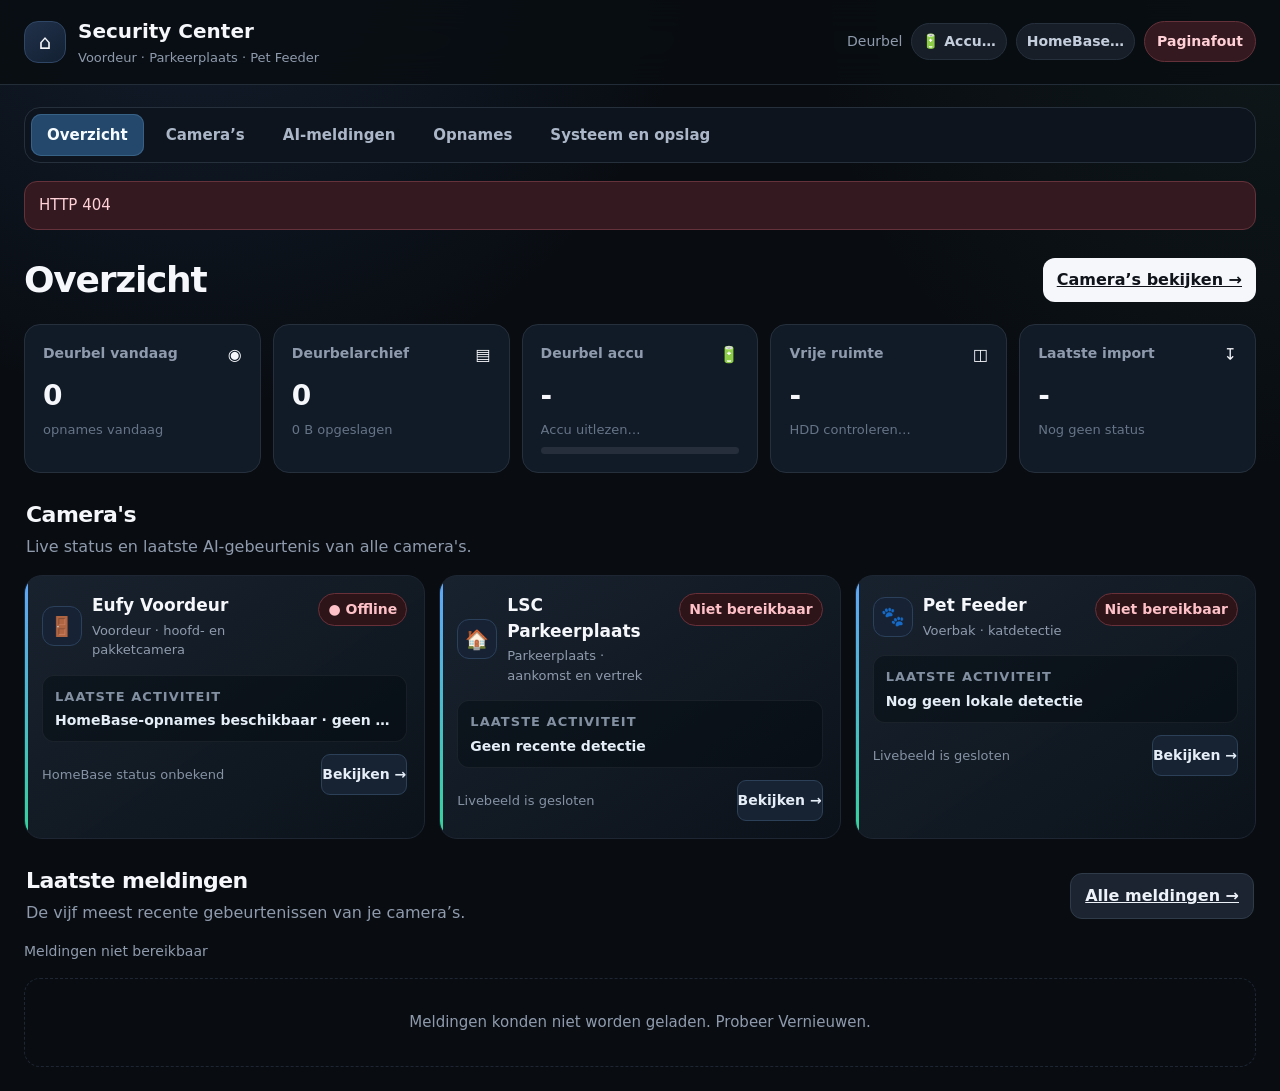
==== commit 3471cec0: "Distinguish native detections from optional AI descriptions in Security Center" ====
--- a/public/security.html
+++ b/public/security.html
@@ -1483,7 +1483,7 @@
 
           <div class="camera-overview-ai">
             <div class="camera-overview-ai-label">
-              Laatste AI
+              Laatste activiteit
             </div>
 
             <div
@@ -1542,7 +1542,7 @@
 
           <div class="camera-overview-ai">
             <div class="camera-overview-ai-label">
-              Laatste AI
+              Laatste activiteit
             </div>
 
             <div
@@ -1601,7 +1601,7 @@
 
           <div class="camera-overview-ai">
             <div class="camera-overview-ai-label">
-              Laatste AI
+              Laatste activiteit
             </div>
 
             <div
@@ -1685,7 +1685,7 @@
           <h2>Pet Feeder</h2>
           <p>
             Livebeeld van de voerautomaat met lokale Frigate-detectie
-            en Nederlandse Gemini-beschrijvingen.
+            en optionele AI-beschrijvingen.
           </p>
         </div>
 
@@ -1739,7 +1739,7 @@
               </div>
 
               <span class="pf-ai-badge">
-                ✦ Frigate + Gemini
+                ✦ Frigate-detectie
               </span>
 
             </div>
@@ -2629,7 +2629,7 @@
         'Wachten tot een kat of persoon bij de voerbak wordt gedetecteerd.';
 
       scene.textContent=
-        'Na afloop van de eerste gebeurtenis maakt Gemini automatisch een Nederlandse beschrijving.';
+        'Frigate herkent objecten lokaal. Een uitgebreide Gemini-beschrijving is optioneel.';
 
       pfEl('pfAiTime').textContent='Tijd: -';
       pfEl('pfAiConfidence').textContent='Zekerheid: -';
@@ -2661,7 +2661,7 @@
       'Tijd: ' + pfFormatTime(d.startTime);
 
 
-    const confidence = Number(d.confidence);
+    const confidence = d.confidence === null || d.confidence === undefined ? NaN : Number(d.confidence);
 
     pfEl('pfAiConfidence').textContent=
       'Zekerheid: ' +
@@ -2672,7 +2672,7 @@
       );
 
 
-    const threat = Number(d.potentialThreatLevel);
+    const threat = d.potentialThreatLevel === null || d.potentialThreatLevel === undefined ? NaN : Number(d.potentialThreatLevel);
 
     pfEl('pfAiThreat').textContent=
       'Dreiging: ' +
@@ -3052,7 +3052,7 @@
 
   document.getElementById('camEufyAi').textContent=
     eufyAi?.latest?.title ||
-    'Nog geen AI-gebeurtenis';
+    'HomeBase-opnames beschikbaar · geen AI-beschrijving';
 
 
   /* De proxy draait alleen wanneer een browser livebeeld bekijkt. */
@@ -3062,7 +3062,7 @@
 
   document.getElementById('camLscAi').textContent=
     lscAi?.title ||
-    'Nog geen AI-gebeurtenis';
+    'Geen recente detectie';
 
 
   updateProxyOverview('camPetStatus',pet);
@@ -3072,7 +3072,9 @@
 
   document.getElementById('camPetAi').textContent=
     petAi?.title ||
-    'Nog geen AI-gebeurtenis';
+    (petAi?.frigateReachable === false
+      ? 'Frigate niet bereikbaar'
+      : 'Nog geen lokale detectie');
 }
 
 
